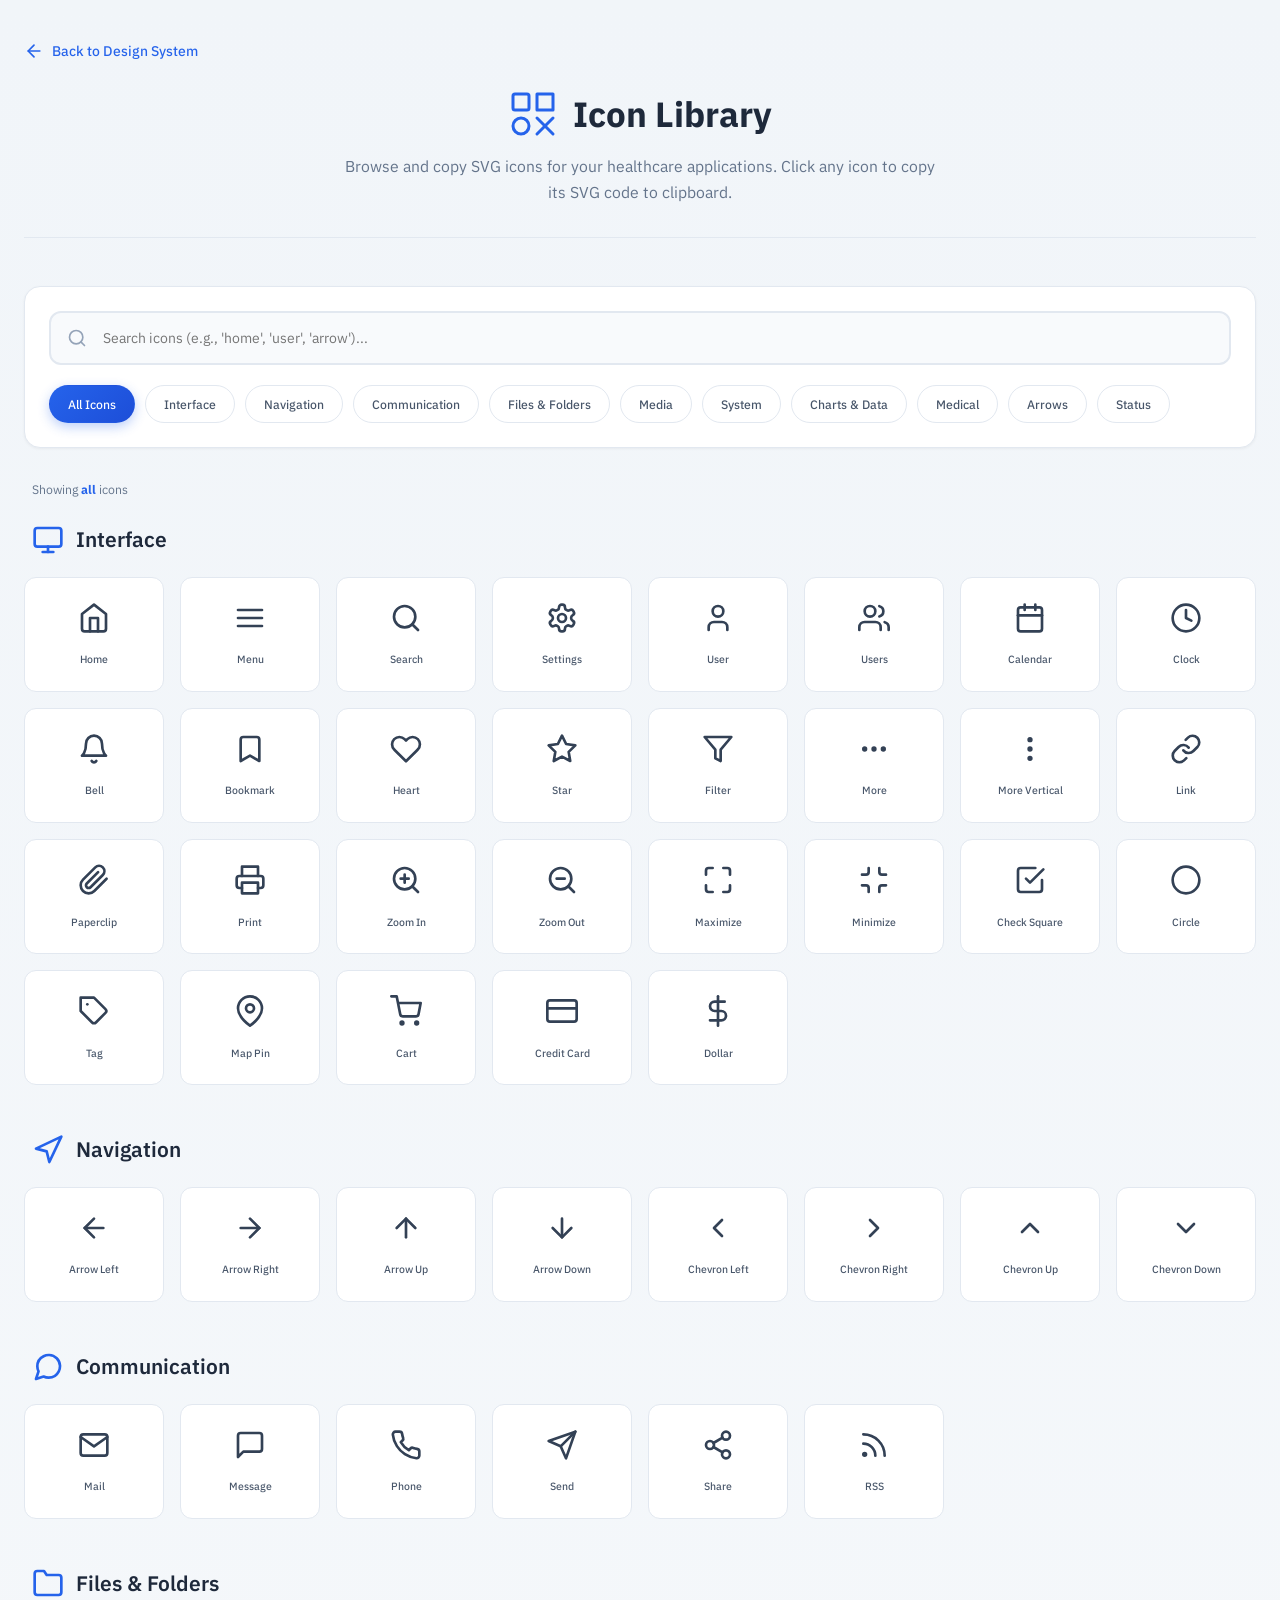
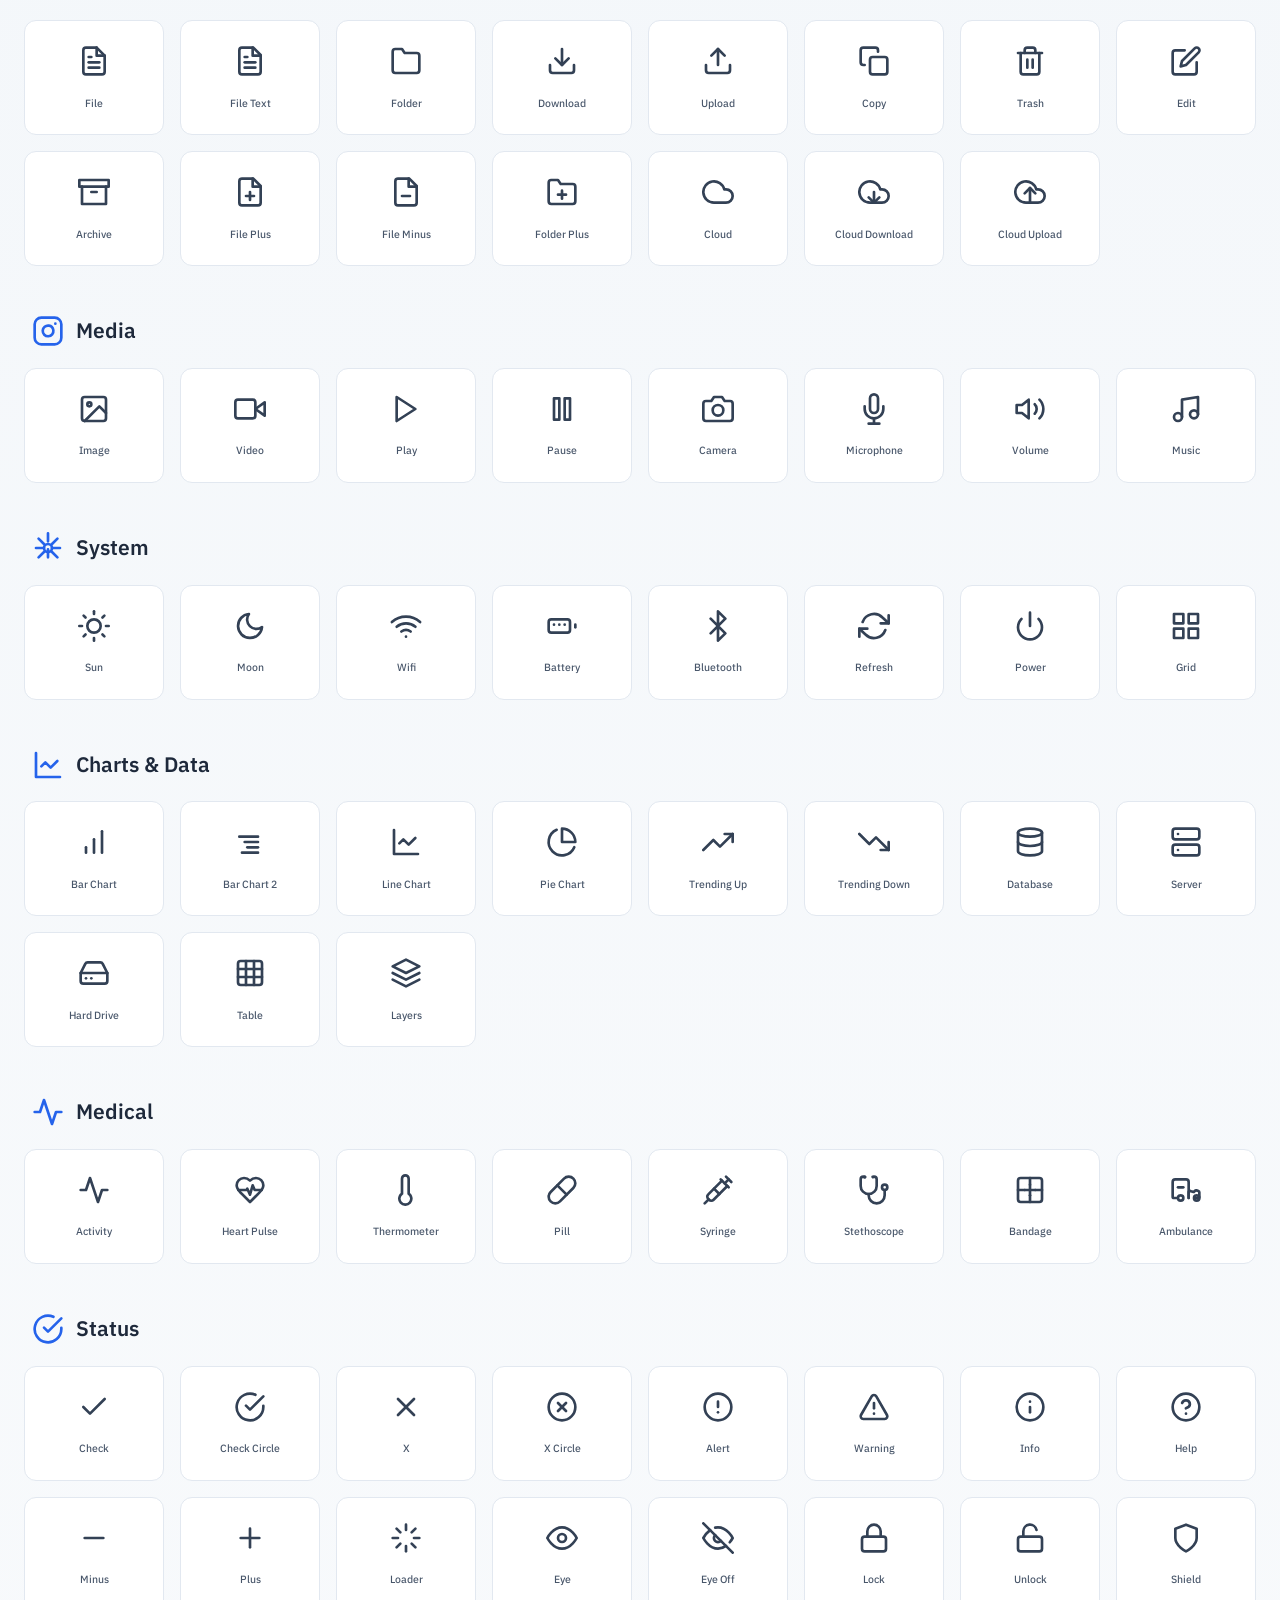
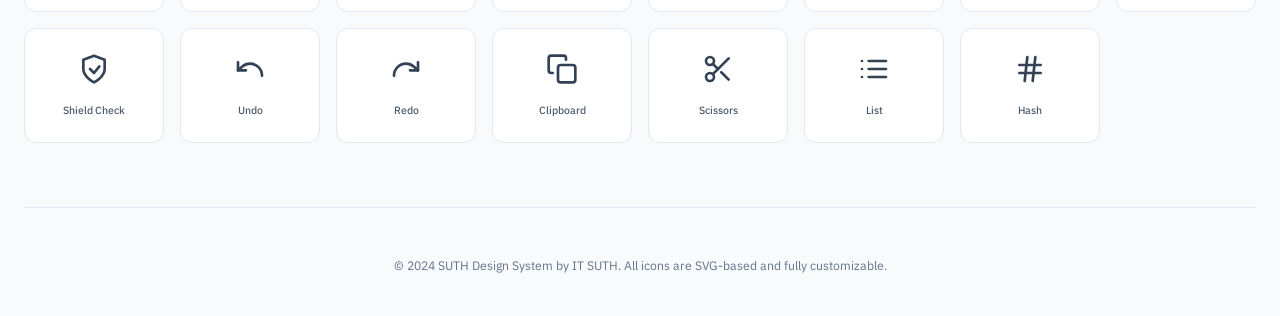
==== icons.html @ c2926dd1 "Initialize project" ====
<!DOCTYPE html>
<html lang="th">
<head>
  <meta charset="UTF-8">
  <meta name="viewport" content="width=device-width, initial-scale=1.0">
  <title>Icons - SUTH Design System</title>
  <link rel="stylesheet" href="suth-ds.min.css">
  <link rel="preconnect" href="https://fonts.googleapis.com">
  <link rel="preconnect" href="https://fonts.gstatic.com" crossorigin>
  <link href="https://fonts.googleapis.com/css2?family=Anuphan:wght@300;400;500;600;700&display=swap" rel="stylesheet">
  <style>
    * { margin: 0; padding: 0; box-sizing: border-box; }
    
    body {
      font-family: 'Anuphan', sans-serif;
      background: linear-gradient(180deg, var(--slate-100) 0%, var(--slate-50) 100%);
      color: var(--slate-800);
      min-height: 100vh;
    }
    
    [data-theme="dark"] body {
      background: linear-gradient(180deg, #0f172a 0%, #1e293b 100%);
      color: var(--slate-100);
    }
    
    .container {
      max-width: 1400px;
      margin: 0 auto;
      padding: 40px 24px;
    }
    
    /* Header */
    .page-header {
      text-align: center;
      margin-bottom: 48px;
      padding-bottom: 32px;
      border-bottom: 1px solid var(--slate-200);
    }
    
    [data-theme="dark"] .page-header {
      border-bottom-color: var(--slate-700);
    }
    
    .page-title {
      font-size: 2.5rem;
      font-weight: 700;
      color: var(--slate-800);
      margin-bottom: 12px;
      display: flex;
      align-items: center;
      justify-content: center;
      gap: 16px;
    }
    
    [data-theme="dark"] .page-title {
      color: var(--slate-100);
    }
    
    .page-subtitle {
      font-size: 1.125rem;
      color: var(--slate-500);
      max-width: 600px;
      margin: 0 auto;
    }
    
    [data-theme="dark"] .page-subtitle {
      color: var(--slate-400);
    }
    
    /* Back Link */
    .back-link {
      display: inline-flex;
      align-items: center;
      gap: 8px;
      color: var(--primary-600);
      text-decoration: none;
      font-weight: 500;
      margin-bottom: 24px;
      transition: all 0.2s;
    }
    
    .back-link:hover {
      color: var(--primary-700);
      transform: translateX(-4px);
    }
    
    /* Search & Filter Section */
    .search-section {
      background: #ffffff;
      border-radius: 16px;
      padding: 24px;
      margin-bottom: 32px;
      box-shadow: 0 1px 3px rgba(0, 0, 0, 0.05);
      border: 1px solid var(--slate-200);
    }
    
    [data-theme="dark"] .search-section {
      background: linear-gradient(145deg, #1e293b 0%, #0f172a 100%);
      border-color: var(--slate-700);
    }
    
    .search-box {
      position: relative;
      margin-bottom: 20px;
    }
    
    .search-input {
      width: 100%;
      padding: 16px 20px 16px 52px;
      font-size: 1rem;
      font-family: 'Anuphan', sans-serif;
      border: 2px solid var(--slate-200);
      border-radius: 12px;
      background: var(--slate-50);
      color: var(--slate-800);
      transition: all 0.2s;
    }
    
    [data-theme="dark"] .search-input {
      background: var(--slate-800);
      border-color: var(--slate-600);
      color: var(--slate-100);
    }
    
    .search-input:focus {
      outline: none;
      border-color: var(--primary-500);
      background: #ffffff;
      box-shadow: 0 0 0 4px rgba(37, 99, 235, 0.1);
    }
    
    [data-theme="dark"] .search-input:focus {
      background: var(--slate-900);
      box-shadow: 0 0 0 4px rgba(37, 99, 235, 0.2);
    }
    
    .search-icon {
      position: absolute;
      left: 18px;
      top: 50%;
      transform: translateY(-50%);
      color: var(--slate-400);
      pointer-events: none;
    }
    
    .search-input:focus + .search-icon {
      color: var(--primary-500);
    }
    
    /* Category Filters */
    .category-filters {
      display: flex;
      flex-wrap: wrap;
      gap: 10px;
    }
    
    .category-btn {
      padding: 10px 18px;
      font-size: 0.875rem;
      font-weight: 500;
      font-family: 'Anuphan', sans-serif;
      border: 1px solid var(--slate-200);
      border-radius: 9999px;
      background: #ffffff;
      color: var(--slate-600);
      cursor: pointer;
      transition: all 0.2s;
    }
    
    [data-theme="dark"] .category-btn {
      background: var(--slate-800);
      border-color: var(--slate-600);
      color: var(--slate-400);
    }
    
    .category-btn:hover {
      border-color: var(--primary-300);
      color: var(--primary-600);
      background: var(--primary-50);
    }
    
    .category-btn.active {
      background: linear-gradient(135deg, var(--primary-600), var(--primary-700));
      color: white;
      border-color: transparent;
      box-shadow: 0 4px 12px rgba(37, 99, 235, 0.3);
    }
    
    /* Results Count */
    .results-count {
      font-size: 0.875rem;
      color: var(--slate-500);
      margin-bottom: 24px;
      padding: 0 8px;
    }
    
    [data-theme="dark"] .results-count {
      color: var(--slate-400);
    }
    
    .results-count strong {
      color: var(--primary-600);
    }
    
    /* Icon Categories */
    .icon-category {
      margin-bottom: 48px;
    }
    
    .category-title {
      font-size: 1.5rem;
      font-weight: 600;
      color: var(--slate-800);
      margin-bottom: 20px;
      display: flex;
      align-items: center;
      gap: 12px;
      padding: 0 8px;
    }
    
    [data-theme="dark"] .category-title {
      color: var(--slate-100);
    }
    
    .category-icon {
      width: 32px;
      height: 32px;
      color: var(--primary-600);
    }
    
    /* Icon Grid */
    .icon-grid {
      display: grid;
      grid-template-columns: repeat(auto-fill, minmax(140px, 1fr));
      gap: 16px;
    }
    
    @media (max-width: 768px) {
      .icon-grid {
        grid-template-columns: repeat(auto-fill, minmax(120px, 1fr));
        gap: 12px;
      }
    }
    
    @media (max-width: 480px) {
      .icon-grid {
        grid-template-columns: repeat(auto-fill, minmax(100px, 1fr));
        gap: 8px;
      }
    }
    
    /* Icon Card */
    .icon-card {
      background: #ffffff;
      border: 1px solid var(--slate-200);
      border-radius: 12px;
      padding: 24px 16px;
      text-align: center;
      cursor: pointer;
      transition: all 0.2s;
      position: relative;
      overflow: hidden;
    }
    
    [data-theme="dark"] .icon-card {
      background: linear-gradient(145deg, #1e293b 0%, #0f172a 100%);
      border-color: var(--slate-700);
    }
    
    .icon-card:hover {
      transform: translateY(-4px);
      box-shadow: 0 12px 24px -8px rgba(0, 0, 0, 0.15);
      border-color: var(--primary-300);
    }
    
    [data-theme="dark"] .icon-card:hover {
      border-color: var(--primary-500);
      box-shadow: 0 12px 24px -8px rgba(0, 0, 0, 0.4);
    }
    
    .icon-card.copied {
      animation: copiedPulse 0.5s ease;
    }
    
    @keyframes copiedPulse {
      0%, 100% { transform: scale(1); }
      50% { transform: scale(0.95); background: var(--success-50); }
    }
    
    [data-theme="dark"] .icon-card.copied {
      animation: copiedPulseDark 0.5s ease;
    }
    
    @keyframes copiedPulseDark {
      0%, 100% { transform: scale(1); }
      50% { transform: scale(0.95); background: rgba(16, 185, 129, 0.2); }
    }
    
    .icon-display {
      width: 32px;
      height: 32px;
      margin: 0 auto 12px;
      color: var(--slate-700);
      transition: all 0.2s;
    }
    
    [data-theme="dark"] .icon-display {
      color: var(--slate-300);
    }
    
    .icon-card:hover .icon-display {
      color: var(--primary-600);
      transform: scale(1.1);
    }
    
    .icon-name {
      font-size: 0.75rem;
      font-weight: 500;
      color: var(--slate-600);
      word-break: break-word;
      line-height: 1.4;
    }
    
    [data-theme="dark"] .icon-name {
      color: var(--slate-400);
    }
    
    .icon-card:hover .icon-name {
      color: var(--slate-800);
    }
    
    [data-theme="dark"] .icon-card:hover .icon-name {
      color: var(--slate-200);
    }
    
    /* Copy Feedback */
    .copy-feedback {
      position: absolute;
      top: 8px;
      right: 8px;
      width: 20px;
      height: 20px;
      color: var(--success-600);
      opacity: 0;
      transform: scale(0);
      transition: all 0.2s;
    }
    
    .icon-card.copied .copy-feedback {
      opacity: 1;
      transform: scale(1);
    }
    
    /* No Results */
    .no-results {
      text-align: center;
      padding: 64px 24px;
      color: var(--slate-500);
    }
    
    [data-theme="dark"] .no-results {
      color: var(--slate-400);
    }
    
    .no-results-icon {
      width: 64px;
      height: 64px;
      margin: 0 auto 16px;
      color: var(--slate-300);
    }
    
    [data-theme="dark"] .no-results-icon {
      color: var(--slate-600);
    }
    
    .no-results h3 {
      font-size: 1.25rem;
      font-weight: 600;
      margin-bottom: 8px;
      color: var(--slate-700);
    }
    
    [data-theme="dark"] .no-results h3 {
      color: var(--slate-300);
    }
    
    /* Hidden */
    .hidden {
      display: none !important;
    }
    
    /* Footer */
    .page-footer {
      text-align: center;
      padding-top: 48px;
      border-top: 1px solid var(--slate-200);
      margin-top: 64px;
    }
    
    [data-theme="dark"] .page-footer {
      border-top-color: var(--slate-700);
    }
    
    .page-footer p {
      color: var(--slate-500);
      font-size: 0.875rem;
    }
    
    [data-theme="dark"] .page-footer p {
      color: var(--slate-400);
    }
  </style>
</head>
<body>
  <div class="container">
    <!-- Back Link -->
    <a href="index.html#icons" class="back-link">
      <svg width="20" height="20" viewBox="0 0 24 24" fill="none" stroke="currentColor" stroke-width="2" stroke-linecap="round" stroke-linejoin="round"><path d="M19 12H5"/><path d="M12 19l-7-7 7-7"/></svg>
      Back to Design System
    </a>
    
    <!-- Header -->
    <header class="page-header">
      <h1 class="page-title">
        <svg width="48" height="48" viewBox="0 0 24 24" fill="none" stroke="currentColor" stroke-width="1.5" stroke-linecap="round" stroke-linejoin="round" style="color: var(--primary-600);"><rect x="2" y="2" width="8" height="8" rx="1"/><path d="M14 2h8v8h-8z"/><circle cx="6" cy="18" r="4"/><path d="m14 14 8 8"/><path d="m22 14-8 8"/></svg>
        Icon Library
      </h1>
      <p class="page-subtitle">Browse and copy SVG icons for your healthcare applications. Click any icon to copy its SVG code to clipboard.</p>
    </header>
    
    <!-- Search & Filter Section -->
    <div class="search-section">
      <div class="search-box">
        <input type="text" class="search-input" id="searchInput" placeholder="Search icons (e.g., 'home', 'user', 'arrow')...">
        <svg class="search-icon" width="20" height="20" viewBox="0 0 24 24" fill="none" stroke="currentColor" stroke-width="2" stroke-linecap="round" stroke-linejoin="round"><circle cx="11" cy="11" r="8"/><path d="m21 21-4.35-4.35"/></svg>
      </div>
      <div class="category-filters" id="categoryFilters">
        <button class="category-btn active" data-category="all">All Icons</button>
        <button class="category-btn" data-category="interface">Interface</button>
        <button class="category-btn" data-category="navigation">Navigation</button>
        <button class="category-btn" data-category="communication">Communication</button>
        <button class="category-btn" data-category="files">Files & Folders</button>
        <button class="category-btn" data-category="media">Media</button>
        <button class="category-btn" data-category="system">System</button>
        <button class="category-btn" data-category="charts">Charts & Data</button>
        <button class="category-btn" data-category="medical">Medical</button>
        <button class="category-btn" data-category="arrows">Arrows</button>
        <button class="category-btn" data-category="status">Status</button>
      </div>
    </div>
    
    <!-- Results Count -->
    <div class="results-count" id="resultsCount">Showing <strong>all</strong> icons</div>
    
    <!-- Icon Categories Container -->
    <div id="iconsContainer">
      <!-- Interface Icons -->
      <div class="icon-category" data-category="interface">
        <h2 class="category-title">
          <svg class="category-icon" viewBox="0 0 24 24" fill="none" stroke="currentColor" stroke-width="2" stroke-linecap="round" stroke-linejoin="round"><rect x="2" y="3" width="20" height="14" rx="2" ry="2"/><line x1="8" y1="21" x2="16" y2="21"/><line x1="12" y1="17" x2="12" y2="21"/></svg>
          Interface
        </h2>
        <div class="icon-grid">
          <div class="icon-card" data-name="home" data-keywords="house,main,dashboard">
            <svg class="icon-display" viewBox="0 0 24 24" fill="none" stroke="currentColor" stroke-width="2" stroke-linecap="round" stroke-linejoin="round"><path d="m3 9 9-7 9 7v11a2 2 0 0 1-2 2H5a2 2 0 0 1-2-2z"/><polyline points="9 22 9 12 15 12 15 22"/></svg>
            <div class="icon-name">Home</div>
            <svg class="copy-feedback" viewBox="0 0 24 24" fill="none" stroke="currentColor" stroke-width="3" stroke-linecap="round" stroke-linejoin="round"><polyline points="20 6 9 17 4 12"/></svg>
          </div>
          <div class="icon-card" data-name="menu" data-keywords="hamburger,list,navigation">
            <svg class="icon-display" viewBox="0 0 24 24" fill="none" stroke="currentColor" stroke-width="2" stroke-linecap="round" stroke-linejoin="round"><line x1="3" y1="12" x2="21" y2="12"/><line x1="3" y1="6" x2="21" y2="6"/><line x1="3" y1="18" x2="21" y2="18"/></svg>
            <div class="icon-name">Menu</div>
            <svg class="copy-feedback" viewBox="0 0 24 24" fill="none" stroke="currentColor" stroke-width="3" stroke-linecap="round" stroke-linejoin="round"><polyline points="20 6 9 17 4 12"/></svg>
          </div>
          <div class="icon-card" data-name="search" data-keywords="find,magnifier,lookup">
            <svg class="icon-display" viewBox="0 0 24 24" fill="none" stroke="currentColor" stroke-width="2" stroke-linecap="round" stroke-linejoin="round"><circle cx="11" cy="11" r="8"/><path d="m21 21-4.35-4.35"/></svg>
            <div class="icon-name">Search</div>
            <svg class="copy-feedback" viewBox="0 0 24 24" fill="none" stroke="currentColor" stroke-width="3" stroke-linecap="round" stroke-linejoin="round"><polyline points="20 6 9 17 4 12"/></svg>
          </div>
          <div class="icon-card" data-name="settings" data-keywords="gear,preferences,options">
            <svg class="icon-display" viewBox="0 0 24 24" fill="none" stroke="currentColor" stroke-width="2" stroke-linecap="round" stroke-linejoin="round"><path d="M12.22 2h-.44a2 2 0 0 0-2 2v.18a2 2 0 0 1-1 1.73l-.43.25a2 2 0 0 1-2 0l-.15-.08a2 2 0 0 0-2.73.73l-.22.38a2 2 0 0 0 .73 2.73l.15.1a2 2 0 0 1 1 1.72v.51a2 2 0 0 1-1 1.74l-.15.09a2 2 0 0 0-.73 2.73l.22.38a2 2 0 0 0 2.73.73l.15-.08a2 2 0 0 1 2 0l.43.25a2 2 0 0 1 1 1.73V20a2 2 0 0 0 2 2h.44a2 2 0 0 0 2-2v-.18a2 2 0 0 1 1-1.73l.43-.25a2 2 0 0 1 2 0l.15.08a2 2 0 0 0 2.73-.73l.22-.39a2 2 0 0 0-.73-2.73l-.15-.1a2 2 0 0 1-1-1.72v-.51a2 2 0 0 1 1-1.74l.15-.09a2 2 0 0 0 .73-2.73l-.22-.38a2 2 0 0 0-2.73-.73l-.15.08a2 2 0 0 1-2 0l-.43-.25a2 2 0 0 1-1-1.73V4a2 2 0 0 0-2-2z"/><circle cx="12" cy="12" r="3"/></svg>
            <div class="icon-name">Settings</div>
            <svg class="copy-feedback" viewBox="0 0 24 24" fill="none" stroke="currentColor" stroke-width="3" stroke-linecap="round" stroke-linejoin="round"><polyline points="20 6 9 17 4 12"/></svg>
          </div>
          <div class="icon-card" data-name="user" data-keywords="person,profile,account">
            <svg class="icon-display" viewBox="0 0 24 24" fill="none" stroke="currentColor" stroke-width="2" stroke-linecap="round" stroke-linejoin="round"><path d="M19 21v-2a4 4 0 0 0-4-4H9a4 4 0 0 0-4 4v2"/><circle cx="12" cy="7" r="4"/></svg>
            <div class="icon-name">User</div>
            <svg class="copy-feedback" viewBox="0 0 24 24" fill="none" stroke="currentColor" stroke-width="3" stroke-linecap="round" stroke-linejoin="round"><polyline points="20 6 9 17 4 12"/></svg>
          </div>
          <div class="icon-card" data-name="users" data-keywords="people,group,team">
            <svg class="icon-display" viewBox="0 0 24 24" fill="none" stroke="currentColor" stroke-width="2" stroke-linecap="round" stroke-linejoin="round"><path d="M17 21v-2a4 4 0 0 0-4-4H5a4 4 0 0 0-4 4v2"/><circle cx="9" cy="7" r="4"/><path d="M23 21v-2a4 4 0 0 0-3-3.87"/><path d="M16 3.13a4 4 0 0 1 0 7.75"/></svg>
            <div class="icon-name">Users</div>
            <svg class="copy-feedback" viewBox="0 0 24 24" fill="none" stroke="currentColor" stroke-width="3" stroke-linecap="round" stroke-linejoin="round"><polyline points="20 6 9 17 4 12"/></svg>
          </div>
          <div class="icon-card" data-name="calendar" data-keywords="date,schedule,appointment">
            <svg class="icon-display" viewBox="0 0 24 24" fill="none" stroke="currentColor" stroke-width="2" stroke-linecap="round" stroke-linejoin="round"><rect x="3" y="4" width="18" height="18" rx="2" ry="2"/><line x1="16" y1="2" x2="16" y2="6"/><line x1="8" y1="2" x2="8" y2="6"/><line x1="3" y1="10" x2="21" y2="10"/></svg>
            <div class="icon-name">Calendar</div>
            <svg class="copy-feedback" viewBox="0 0 24 24" fill="none" stroke="currentColor" stroke-width="3" stroke-linecap="round" stroke-linejoin="round"><polyline points="20 6 9 17 4 12"/></svg>
          </div>
          <div class="icon-card" data-name="clock" data-keywords="time,hour,schedule">
            <svg class="icon-display" viewBox="0 0 24 24" fill="none" stroke="currentColor" stroke-width="2" stroke-linecap="round" stroke-linejoin="round"><circle cx="12" cy="12" r="10"/><polyline points="12 6 12 12 16 14"/></svg>
            <div class="icon-name">Clock</div>
            <svg class="copy-feedback" viewBox="0 0 24 24" fill="none" stroke="currentColor" stroke-width="3" stroke-linecap="round" stroke-linejoin="round"><polyline points="20 6 9 17 4 12"/></svg>
          </div>
          <div class="icon-card" data-name="bell" data-keywords="notification,alert,reminder">
            <svg class="icon-display" viewBox="0 0 24 24" fill="none" stroke="currentColor" stroke-width="2" stroke-linecap="round" stroke-linejoin="round"><path d="M18 8A6 6 0 0 0 6 8c0 7-3 9-3 9h18s-3-2-3-9"/><path d="M13.73 21a2 2 0 0 1-3.46 0"/></svg>
            <div class="icon-name">Bell</div>
            <svg class="copy-feedback" viewBox="0 0 24 24" fill="none" stroke="currentColor" stroke-width="3" stroke-linecap="round" stroke-linejoin="round"><polyline points="20 6 9 17 4 12"/></svg>
          </div>
          <div class="icon-card" data-name="bookmark" data-keywords="save,favorite,mark">
            <svg class="icon-display" viewBox="0 0 24 24" fill="none" stroke="currentColor" stroke-width="2" stroke-linecap="round" stroke-linejoin="round"><path d="m19 21-7-4-7 4V5a2 2 0 0 1 2-2h10a2 2 0 0 1 2 2v16z"/></svg>
            <div class="icon-name">Bookmark</div>
            <svg class="copy-feedback" viewBox="0 0 24 24" fill="none" stroke="currentColor" stroke-width="3" stroke-linecap="round" stroke-linejoin="round"><polyline points="20 6 9 17 4 12"/></svg>
          </div>
          <div class="icon-card" data-name="heart" data-keywords="love,like,favorite">
            <svg class="icon-display" viewBox="0 0 24 24" fill="none" stroke="currentColor" stroke-width="2" stroke-linecap="round" stroke-linejoin="round"><path d="M20.84 4.61a5.5 5.5 0 0 0-7.78 0L12 5.67l-1.06-1.06a5.5 5.5 0 0 0-7.78 7.78l1.06 1.06L12 21.23l7.78-7.78 1.06-1.06a5.5 5.5 0 0 0 0-7.78z"/></svg>
            <div class="icon-name">Heart</div>
            <svg class="copy-feedback" viewBox="0 0 24 24" fill="none" stroke="currentColor" stroke-width="3" stroke-linecap="round" stroke-linejoin="round"><polyline points="20 6 9 17 4 12"/></svg>
          </div>
          <div class="icon-card" data-name="star" data-keywords="favorite,rating,bookmark">
            <svg class="icon-display" viewBox="0 0 24 24" fill="none" stroke="currentColor" stroke-width="2" stroke-linecap="round" stroke-linejoin="round"><polygon points="12 2 15.09 8.26 22 9.27 17 14.14 18.18 21.02 12 17.77 5.82 21.02 7 14.14 2 9.27 8.91 8.26 12 2"/></svg>
            <div class="icon-name">Star</div>
            <svg class="copy-feedback" viewBox="0 0 24 24" fill="none" stroke="currentColor" stroke-width="3" stroke-linecap="round" stroke-linejoin="round"><polyline points="20 6 9 17 4 12"/></svg>
          </div>
          <div class="icon-card" data-name="filter" data-keywords="sort,refine,search">
            <svg class="icon-display" viewBox="0 0 24 24" fill="none" stroke="currentColor" stroke-width="2" stroke-linecap="round" stroke-linejoin="round"><polygon points="22 3 2 3 10 12.46 10 19 14 21 14 12.46 22 3"/></svg>
            <div class="icon-name">Filter</div>
            <svg class="copy-feedback" viewBox="0 0 24 24" fill="none" stroke="currentColor" stroke-width="3" stroke-linecap="round" stroke-linejoin="round"><polyline points="20 6 9 17 4 12"/></svg>
          </div>
          <div class="icon-card" data-name="more-horizontal" data-keywords="dots,options,menu">
            <svg class="icon-display" viewBox="0 0 24 24" fill="none" stroke="currentColor" stroke-width="2" stroke-linecap="round" stroke-linejoin="round"><circle cx="12" cy="12" r="1"/><circle cx="19" cy="12" r="1"/><circle cx="5" cy="12" r="1"/></svg>
            <div class="icon-name">More</div>
            <svg class="copy-feedback" viewBox="0 0 24 24" fill="none" stroke="currentColor" stroke-width="3" stroke-linecap="round" stroke-linejoin="round"><polyline points="20 6 9 17 4 12"/></svg>
          </div>
          <div class="icon-card" data-name="more-vertical" data-keywords="dots,options,menu">
            <svg class="icon-display" viewBox="0 0 24 24" fill="none" stroke="currentColor" stroke-width="2" stroke-linecap="round" stroke-linejoin="round"><circle cx="12" cy="12" r="1"/><circle cx="12" cy="5" r="1"/><circle cx="12" cy="19" r="1"/></svg>
            <div class="icon-name">More Vertical</div>
            <svg class="copy-feedback" viewBox="0 0 24 24" fill="none" stroke="currentColor" stroke-width="3" stroke-linecap="round" stroke-linejoin="round"><polyline points="20 6 9 17 4 12"/></svg>
          </div>
          <div class="icon-card" data-name="link" data-keywords="url,attachment,chain">
            <svg class="icon-display" viewBox="0 0 24 24" fill="none" stroke="currentColor" stroke-width="2" stroke-linecap="round" stroke-linejoin="round"><path d="M10 13a5 5 0 0 0 7.54.54l3-3a5 5 0 0 0-7.07-7.07l-1.72 1.71"/><path d="M14 11a5 5 0 0 0-7.54-.54l-3 3a5 5 0 0 0 7.07 7.07l1.71-1.71"/></svg>
            <div class="icon-name">Link</div>
            <svg class="copy-feedback" viewBox="0 0 24 24" fill="none" stroke="currentColor" stroke-width="3" stroke-linecap="round" stroke-linejoin="round"><polyline points="20 6 9 17 4 12"/></svg>
          </div>
          <div class="icon-card" data-name="paperclip" data-keywords="attachment,file,attach">
            <svg class="icon-display" viewBox="0 0 24 24" fill="none" stroke="currentColor" stroke-width="2" stroke-linecap="round" stroke-linejoin="round"><path d="M21.44 11.05l-9.19 9.19a6 6 0 0 1-8.49-8.49l9.19-9.19a4 4 0 0 1 5.66 5.66l-9.2 9.19a2 2 0 0 1-2.83-2.83l8.49-8.48"/></svg>
            <div class="icon-name">Paperclip</div>
            <svg class="copy-feedback" viewBox="0 0 24 24" fill="none" stroke="currentColor" stroke-width="3" stroke-linecap="round" stroke-linejoin="round"><polyline points="20 6 9 17 4 12"/></svg>
          </div>
          <div class="icon-card" data-name="print" data-keywords="printer,output,hardcopy">
            <svg class="icon-display" viewBox="0 0 24 24" fill="none" stroke="currentColor" stroke-width="2" stroke-linecap="round" stroke-linejoin="round"><polyline points="6 9 6 2 18 2 18 9"/><path d="M6 18H4a2 2 0 0 1-2-2v-5a2 2 0 0 1 2-2h16a2 2 0 0 1 2 2v5a2 2 0 0 1-2 2h-2"/><rect x="6" y="14" width="12" height="8"/></svg>
            <div class="icon-name">Print</div>
            <svg class="copy-feedback" viewBox="0 0 24 24" fill="none" stroke="currentColor" stroke-width="3" stroke-linecap="round" stroke-linejoin="round"><polyline points="20 6 9 17 4 12"/></svg>
          </div>
          <div class="icon-card" data-name="zoom-in" data-keywords="magnifier,search,enlarge">
            <svg class="icon-display" viewBox="0 0 24 24" fill="none" stroke="currentColor" stroke-width="2" stroke-linecap="round" stroke-linejoin="round"><circle cx="11" cy="11" r="8"/><line x1="21" y1="21" x2="16.65" y2="16.65"/><line x1="11" y1="8" x2="11" y2="14"/><line x1="8" y1="11" x2="14" y2="11"/></svg>
            <div class="icon-name">Zoom In</div>
            <svg class="copy-feedback" viewBox="0 0 24 24" fill="none" stroke="currentColor" stroke-width="3" stroke-linecap="round" stroke-linejoin="round"><polyline points="20 6 9 17 4 12"/></svg>
          </div>
          <div class="icon-card" data-name="zoom-out" data-keywords="magnifier,search,shrink">
            <svg class="icon-display" viewBox="0 0 24 24" fill="none" stroke="currentColor" stroke-width="2" stroke-linecap="round" stroke-linejoin="round"><circle cx="11" cy="11" r="8"/><line x1="21" y1="21" x2="16.65" y2="16.65"/><line x1="8" y1="11" x2="14" y2="11"/></svg>
            <div class="icon-name">Zoom Out</div>
            <svg class="copy-feedback" viewBox="0 0 24 24" fill="none" stroke="currentColor" stroke-width="3" stroke-linecap="round" stroke-linejoin="round"><polyline points="20 6 9 17 4 12"/></svg>
          </div>
          <div class="icon-card" data-name="maximize" data-keywords="expand,fullscreen,resize">
            <svg class="icon-display" viewBox="0 0 24 24" fill="none" stroke="currentColor" stroke-width="2" stroke-linecap="round" stroke-linejoin="round"><path d="M8 3H5a2 2 0 0 0-2 2v3m18 0V5a2 2 0 0 0-2-2h-3m0 18h3a2 2 0 0 0 2-2v-3M3 16v3a2 2 0 0 0 2 2h3"/></svg>
            <div class="icon-name">Maximize</div>
            <svg class="copy-feedback" viewBox="0 0 24 24" fill="none" stroke="currentColor" stroke-width="3" stroke-linecap="round" stroke-linejoin="round"><polyline points="20 6 9 17 4 12"/></svg>
          </div>
          <div class="icon-card" data-name="minimize" data-keywords="collapse,shrink,resize">
            <svg class="icon-display" viewBox="0 0 24 24" fill="none" stroke="currentColor" stroke-width="2" stroke-linecap="round" stroke-linejoin="round"><path d="M8 3v3a2 2 0 0 1-2 2H3m18 0h-3a2 2 0 0 1-2-2V3m0 18v-3a2 2 0 0 1 2-2h3M3 16h3a2 2 0 0 1 2 2v3"/></svg>
            <div class="icon-name">Minimize</div>
            <svg class="copy-feedback" viewBox="0 0 24 24" fill="none" stroke="currentColor" stroke-width="3" stroke-linecap="round" stroke-linejoin="round"><polyline points="20 6 9 17 4 12"/></svg>
          </div>
          <div class="icon-card" data-name="check-square" data-keywords="checkbox,tick,select">
            <svg class="icon-display" viewBox="0 0 24 24" fill="none" stroke="currentColor" stroke-width="2" stroke-linecap="round" stroke-linejoin="round"><polyline points="9 11 12 14 22 4"/><path d="M21 12v7a2 2 0 0 1-2 2H5a2 2 0 0 1-2-2V5a2 2 0 0 1 2-2h11"/></svg>
            <div class="icon-name">Check Square</div>
            <svg class="copy-feedback" viewBox="0 0 24 24" fill="none" stroke="currentColor" stroke-width="3" stroke-linecap="round" stroke-linejoin="round"><polyline points="20 6 9 17 4 12"/></svg>
          </div>
          <div class="icon-card" data-name="circle" data-keywords="radio,round,select">
            <svg class="icon-display" viewBox="0 0 24 24" fill="none" stroke="currentColor" stroke-width="2" stroke-linecap="round" stroke-linejoin="round"><circle cx="12" cy="12" r="10"/></svg>
            <div class="icon-name">Circle</div>
            <svg class="copy-feedback" viewBox="0 0 24 24" fill="none" stroke="currentColor" stroke-width="3" stroke-linecap="round" stroke-linejoin="round"><polyline points="20 6 9 17 4 12"/></svg>
          </div>
          <div class="icon-card" data-name="tag" data-keywords="label,price,category">
            <svg class="icon-display" viewBox="0 0 24 24" fill="none" stroke="currentColor" stroke-width="2" stroke-linecap="round" stroke-linejoin="round"><path d="M20.59 13.41l-7.17 7.17a2 2 0 0 1-2.83 0L2 12V2h10l8.59 8.59a2 2 0 0 1 0 2.82z"/><line x1="7" y1="7" x2="7.01" y2="7"/></svg>
            <div class="icon-name">Tag</div>
            <svg class="copy-feedback" viewBox="0 0 24 24" fill="none" stroke="currentColor" stroke-width="3" stroke-linecap="round" stroke-linejoin="round"><polyline points="20 6 9 17 4 12"/></svg>
          </div>
          <div class="icon-card" data-name="map-pin" data-keywords="location,place,gps">
            <svg class="icon-display" viewBox="0 0 24 24" fill="none" stroke="currentColor" stroke-width="2" stroke-linecap="round" stroke-linejoin="round"><path d="M21 10c0 7-9 13-9 13s-9-6-9-13a9 9 0 0 1 18 0z"/><circle cx="12" cy="10" r="3"/></svg>
            <div class="icon-name">Map Pin</div>
            <svg class="copy-feedback" viewBox="0 0 24 24" fill="none" stroke="currentColor" stroke-width="3" stroke-linecap="round" stroke-linejoin="round"><polyline points="20 6 9 17 4 12"/></svg>
          </div>
          <div class="icon-card" data-name="shopping-cart" data-keywords="buy,purchase,basket">
            <svg class="icon-display" viewBox="0 0 24 24" fill="none" stroke="currentColor" stroke-width="2" stroke-linecap="round" stroke-linejoin="round"><circle cx="9" cy="21" r="1"/><circle cx="20" cy="21" r="1"/><path d="M1 1h4l2.68 13.39a2 2 0 0 0 2 1.61h9.72a2 2 0 0 0 2-1.61L23 6H6"/></svg>
            <div class="icon-name">Cart</div>
            <svg class="copy-feedback" viewBox="0 0 24 24" fill="none" stroke="currentColor" stroke-width="3" stroke-linecap="round" stroke-linejoin="round"><polyline points="20 6 9 17 4 12"/></svg>
          </div>
          <div class="icon-card" data-name="credit-card" data-keywords="payment,money,finance">
            <svg class="icon-display" viewBox="0 0 24 24" fill="none" stroke="currentColor" stroke-width="2" stroke-linecap="round" stroke-linejoin="round"><rect x="1" y="4" width="22" height="16" rx="2" ry="2"/><line x1="1" y1="10" x2="23" y2="10"/></svg>
            <div class="icon-name">Credit Card</div>
            <svg class="copy-feedback" viewBox="0 0 24 24" fill="none" stroke="currentColor" stroke-width="3" stroke-linecap="round" stroke-linejoin="round"><polyline points="20 6 9 17 4 12"/></svg>
          </div>
          <div class="icon-card" data-name="dollar-sign" data-keywords="money,currency,payment">
            <svg class="icon-display" viewBox="0 0 24 24" fill="none" stroke="currentColor" stroke-width="2" stroke-linecap="round" stroke-linejoin="round"><line x1="12" y1="1" x2="12" y2="23"/><path d="M17 5H9.5a3.5 3.5 0 0 0 0 7h5a3.5 3.5 0 0 1 0 7H6"/></svg>
            <div class="icon-name">Dollar</div>
            <svg class="copy-feedback" viewBox="0 0 24 24" fill="none" stroke="currentColor" stroke-width="3" stroke-linecap="round" stroke-linejoin="round"><polyline points="20 6 9 17 4 12"/></svg>
          </div>
        </div>
      </div>

      <!-- Navigation Icons -->
      <div class="icon-category" data-category="navigation">
        <h2 class="category-title">
          <svg class="category-icon" viewBox="0 0 24 24" fill="none" stroke="currentColor" stroke-width="2" stroke-linecap="round" stroke-linejoin="round"><polygon points="3 11 22 2 13 21 11 13 3 11"/></svg>
          Navigation
        </h2>
        <div class="icon-grid">
          <div class="icon-card" data-name="arrow-left" data-keywords="back,previous,left">
            <svg class="icon-display" viewBox="0 0 24 24" fill="none" stroke="currentColor" stroke-width="2" stroke-linecap="round" stroke-linejoin="round"><path d="M19 12H5"/><path d="M12 19l-7-7 7-7"/></svg>
            <div class="icon-name">Arrow Left</div>
            <svg class="copy-feedback" viewBox="0 0 24 24" fill="none" stroke="currentColor" stroke-width="3" stroke-linecap="round" stroke-linejoin="round"><polyline points="20 6 9 17 4 12"/></svg>
          </div>
          <div class="icon-card" data-name="arrow-right" data-keywords="next,forward,right">
            <svg class="icon-display" viewBox="0 0 24 24" fill="none" stroke="currentColor" stroke-width="2" stroke-linecap="round" stroke-linejoin="round"><path d="M5 12h14"/><path d="M12 5l7 7-7 7"/></svg>
            <div class="icon-name">Arrow Right</div>
            <svg class="copy-feedback" viewBox="0 0 24 24" fill="none" stroke="currentColor" stroke-width="3" stroke-linecap="round" stroke-linejoin="round"><polyline points="20 6 9 17 4 12"/></svg>
          </div>
          <div class="icon-card" data-name="arrow-up" data-keywords="top,upload,up">
            <svg class="icon-display" viewBox="0 0 24 24" fill="none" stroke="currentColor" stroke-width="2" stroke-linecap="round" stroke-linejoin="round"><path d="M12 19V5"/><path d="M5 12l7-7 7 7"/></svg>
            <div class="icon-name">Arrow Up</div>
            <svg class="copy-feedback" viewBox="0 0 24 24" fill="none" stroke="currentColor" stroke-width="3" stroke-linecap="round" stroke-linejoin="round"><polyline points="20 6 9 17 4 12"/></svg>
          </div>
          <div class="icon-card" data-name="arrow-down" data-keywords="bottom,download,down">
            <svg class="icon-display" viewBox="0 0 24 24" fill="none" stroke="currentColor" stroke-width="2" stroke-linecap="round" stroke-linejoin="round"><path d="M12 5v14"/><path d="M19 12l-7 7-7-7"/></svg>
            <div class="icon-name">Arrow Down</div>
            <svg class="copy-feedback" viewBox="0 0 24 24" fill="none" stroke="currentColor" stroke-width="3" stroke-linecap="round" stroke-linejoin="round"><polyline points="20 6 9 17 4 12"/></svg>
          </div>
          <div class="icon-card" data-name="chevron-left" data-keywords="back,previous,left">
            <svg class="icon-display" viewBox="0 0 24 24" fill="none" stroke="currentColor" stroke-width="2" stroke-linecap="round" stroke-linejoin="round"><polyline points="15 18 9 12 15 6"/></svg>
            <div class="icon-name">Chevron Left</div>
            <svg class="copy-feedback" viewBox="0 0 24 24" fill="none" stroke="currentColor" stroke-width="3" stroke-linecap="round" stroke-linejoin="round"><polyline points="20 6 9 17 4 12"/></svg>
          </div>
          <div class="icon-card" data-name="chevron-right" data-keywords="next,forward,right">
            <svg class="icon-display" viewBox="0 0 24 24" fill="none" stroke="currentColor" stroke-width="2" stroke-linecap="round" stroke-linejoin="round"><polyline points="9 18 15 12 9 6"/></svg>
            <div class="icon-name">Chevron Right</div>
            <svg class="copy-feedback" viewBox="0 0 24 24" fill="none" stroke="currentColor" stroke-width="3" stroke-linecap="round" stroke-linejoin="round"><polyline points="20 6 9 17 4 12"/></svg>
          </div>
          <div class="icon-card" data-name="chevron-up" data-keywords="collapse,top,up">
            <svg class="icon-display" viewBox="0 0 24 24" fill="none" stroke="currentColor" stroke-width="2" stroke-linecap="round" stroke-linejoin="round"><polyline points="18 15 12 9 6 15"/></svg>
            <div class="icon-name">Chevron Up</div>
            <svg class="copy-feedback" viewBox="0 0 24 24" fill="none" stroke="currentColor" stroke-width="3" stroke-linecap="round" stroke-linejoin="round"><polyline points="20 6 9 17 4 12"/></svg>
          </div>
          <div class="icon-card" data-name="chevron-down" data-keywords="expand,bottom,down">
            <svg class="icon-display" viewBox="0 0 24 24" fill="none" stroke="currentColor" stroke-width="2" stroke-linecap="round" stroke-linejoin="round"><polyline points="6 9 12 15 18 9"/></svg>
            <div class="icon-name">Chevron Down</div>
            <svg class="copy-feedback" viewBox="0 0 24 24" fill="none" stroke="currentColor" stroke-width="3" stroke-linecap="round" stroke-linejoin="round"><polyline points="20 6 9 17 4 12"/></svg>
          </div>
        </div>
      </div>

      <!-- Communication Icons -->
      <div class="icon-category" data-category="communication">
        <h2 class="category-title">
          <svg class="category-icon" viewBox="0 0 24 24" fill="none" stroke="currentColor" stroke-width="2" stroke-linecap="round" stroke-linejoin="round"><path d="M21 11.5a8.38 8.38 0 0 1-.9 3.8 8.5 8.5 0 0 1-7.6 4.7 8.38 8.38 0 0 1-3.8-.9L3 21l1.9-5.7a8.38 8.38 0 0 1-.9-3.8 8.5 8.5 0 0 1 4.7-7.6 8.38 8.38 0 0 1 3.8-.9h.5a8.48 8.48 0 0 1 8 8v.5z"/></svg>
          Communication
        </h2>
        <div class="icon-grid">
          <div class="icon-card" data-name="mail" data-keywords="email,message,inbox">
            <svg class="icon-display" viewBox="0 0 24 24" fill="none" stroke="currentColor" stroke-width="2" stroke-linecap="round" stroke-linejoin="round"><path d="M4 4h16c1.1 0 2 .9 2 2v12c0 1.1-.9 2-2 2H4c-1.1 0-2-.9-2-2V6c0-1.1.9-2 2-2z"/><polyline points="22,6 12,13 2,6"/></svg>
            <div class="icon-name">Mail</div>
            <svg class="copy-feedback" viewBox="0 0 24 24" fill="none" stroke="currentColor" stroke-width="3" stroke-linecap="round" stroke-linejoin="round"><polyline points="20 6 9 17 4 12"/></svg>
          </div>
          <div class="icon-card" data-name="message-square" data-keywords="chat,comment,talk">
            <svg class="icon-display" viewBox="0 0 24 24" fill="none" stroke="currentColor" stroke-width="2" stroke-linecap="round" stroke-linejoin="round"><path d="M21 15a2 2 0 0 1-2 2H7l-4 4V5a2 2 0 0 1 2-2h14a2 2 0 0 1 2 2z"/></svg>
            <div class="icon-name">Message</div>
            <svg class="copy-feedback" viewBox="0 0 24 24" fill="none" stroke="currentColor" stroke-width="3" stroke-linecap="round" stroke-linejoin="round"><polyline points="20 6 9 17 4 12"/></svg>
          </div>
          <div class="icon-card" data-name="phone" data-keywords="call,contact,tel">
            <svg class="icon-display" viewBox="0 0 24 24" fill="none" stroke="currentColor" stroke-width="2" stroke-linecap="round" stroke-linejoin="round"><path d="M22 16.92v3a2 2 0 0 1-2.18 2 19.79 19.79 0 0 1-8.63-3.07 19.5 19.5 0 0 1-6-6 19.79 19.79 0 0 1-3.07-8.67A2 2 0 0 1 4.11 2h3a2 2 0 0 1 2 1.72 12.84 12.84 0 0 0 .7 2.81 2 2 0 0 1-.45 2.11L8.09 9.91a16 16 0 0 0 6 6l1.27-1.27a2 2 0 0 1 2.11-.45 12.84 12.84 0 0 0 2.81.7A2 2 0 0 1 22 16.92z"/></svg>
            <div class="icon-name">Phone</div>
            <svg class="copy-feedback" viewBox="0 0 24 24" fill="none" stroke="currentColor" stroke-width="3" stroke-linecap="round" stroke-linejoin="round"><polyline points="20 6 9 17 4 12"/></svg>
          </div>
          <div class="icon-card" data-name="send" data-keywords="paper plane,share,dispatch">
            <svg class="icon-display" viewBox="0 0 24 24" fill="none" stroke="currentColor" stroke-width="2" stroke-linecap="round" stroke-linejoin="round"><line x1="22" y1="2" x2="11" y2="13"/><polygon points="22 2 15 22 11 13 2 9 22 2"/></svg>
            <div class="icon-name">Send</div>
            <svg class="copy-feedback" viewBox="0 0 24 24" fill="none" stroke="currentColor" stroke-width="3" stroke-linecap="round" stroke-linejoin="round"><polyline points="20 6 9 17 4 12"/></svg>
          </div>
          <div class="icon-card" data-name="share-2" data-keywords="network,distribute,forward">
            <svg class="icon-display" viewBox="0 0 24 24" fill="none" stroke="currentColor" stroke-width="2" stroke-linecap="round" stroke-linejoin="round"><circle cx="18" cy="5" r="3"/><circle cx="6" cy="12" r="3"/><circle cx="18" cy="19" r="3"/><line x1="8.59" y1="13.51" x2="15.42" y2="17.49"/><line x1="15.41" y1="6.51" x2="8.59" y2="10.49"/></svg>
            <div class="icon-name">Share</div>
            <svg class="copy-feedback" viewBox="0 0 24 24" fill="none" stroke="currentColor" stroke-width="3" stroke-linecap="round" stroke-linejoin="round"><polyline points="20 6 9 17 4 12"/></svg>
          </div>
          <div class="icon-card" data-name="rss" data-keywords="feed,news,subscribe">
            <svg class="icon-display" viewBox="0 0 24 24" fill="none" stroke="currentColor" stroke-width="2" stroke-linecap="round" stroke-linejoin="round"><path d="M4 11a9 9 0 0 1 9 9"/><path d="M4 4a16 16 0 0 1 16 16"/><circle cx="5" cy="19" r="1"/></svg>
            <div class="icon-name">RSS</div>
            <svg class="copy-feedback" viewBox="0 0 24 24" fill="none" stroke="currentColor" stroke-width="3" stroke-linecap="round" stroke-linejoin="round"><polyline points="20 6 9 17 4 12"/></svg>
          </div>
        </div>
      </div>

      <!-- Files & Folders Icons -->
      <div class="icon-category" data-category="files">
        <h2 class="category-title">
          <svg class="category-icon" viewBox="0 0 24 24" fill="none" stroke="currentColor" stroke-width="2" stroke-linecap="round" stroke-linejoin="round"><path d="M22 19a2 2 0 0 1-2 2H4a2 2 0 0 1-2-2V5a2 2 0 0 1 2-2h5l2 3h9a2 2 0 0 1 2 2z"/></svg>
          Files & Folders
        </h2>
        <div class="icon-grid">
          <div class="icon-card" data-name="file" data-keywords="document,page,paper">
            <svg class="icon-display" viewBox="0 0 24 24" fill="none" stroke="currentColor" stroke-width="2" stroke-linecap="round" stroke-linejoin="round"><path d="M14 2H6a2 2 0 0 0-2 2v16a2 2 0 0 0 2 2h12a2 2 0 0 0 2-2V8z"/><polyline points="14 2 14 8 20 8"/><line x1="16" y1="13" x2="8" y2="13"/><line x1="16" y1="17" x2="8" y2="17"/><polyline points="10 9 9 9 8 9"/></svg>
            <div class="icon-name">File</div>
            <svg class="copy-feedback" viewBox="0 0 24 24" fill="none" stroke="currentColor" stroke-width="3" stroke-linecap="round" stroke-linejoin="round"><polyline points="20 6 9 17 4 12"/></svg>
          </div>
          <div class="icon-card" data-name="file-text" data-keywords="document,page,article">
            <svg class="icon-display" viewBox="0 0 24 24" fill="none" stroke="currentColor" stroke-width="2" stroke-linecap="round" stroke-linejoin="round"><path d="M14.5 2H6a2 2 0 0 0-2 2v16a2 2 0 0 0 2 2h12a2 2 0 0 0 2-2V7.5L14.5 2z"/><polyline points="14 2 14 8 20 8"/><line x1="16" y1="13" x2="8" y2="13"/><line x1="16" y1="17" x2="8" y2="17"/><line x1="10" y1="9" x2="8" y2="9"/></svg>
            <div class="icon-name">File Text</div>
            <svg class="copy-feedback" viewBox="0 0 24 24" fill="none" stroke="currentColor" stroke-width="3" stroke-linecap="round" stroke-linejoin="round"><polyline points="20 6 9 17 4 12"/></svg>
          </div>
          <div class="icon-card" data-name="folder" data-keywords="directory,category,group">
            <svg class="icon-display" viewBox="0 0 24 24" fill="none" stroke="currentColor" stroke-width="2" stroke-linecap="round" stroke-linejoin="round"><path d="M22 19a2 2 0 0 1-2 2H4a2 2 0 0 1-2-2V5a2 2 0 0 1 2-2h5l2 3h9a2 2 0 0 1 2 2z"/></svg>
            <div class="icon-name">Folder</div>
            <svg class="copy-feedback" viewBox="0 0 24 24" fill="none" stroke="currentColor" stroke-width="3" stroke-linecap="round" stroke-linejoin="round"><polyline points="20 6 9 17 4 12"/></svg>
          </div>
          <div class="icon-card" data-name="download" data-keywords="save,get,export">
            <svg class="icon-display" viewBox="0 0 24 24" fill="none" stroke="currentColor" stroke-width="2" stroke-linecap="round" stroke-linejoin="round"><path d="M21 15v4a2 2 0 0 1-2 2H5a2 2 0 0 1-2-2v-4"/><polyline points="7 10 12 15 17 10"/><line x1="12" y1="15" x2="12" y2="3"/></svg>
            <div class="icon-name">Download</div>
            <svg class="copy-feedback" viewBox="0 0 24 24" fill="none" stroke="currentColor" stroke-width="3" stroke-linecap="round" stroke-linejoin="round"><polyline points="20 6 9 17 4 12"/></svg>
          </div>
          <div class="icon-card" data-name="upload" data-keywords="send,export,backup">
            <svg class="icon-display" viewBox="0 0 24 24" fill="none" stroke="currentColor" stroke-width="2" stroke-linecap="round" stroke-linejoin="round"><path d="M21 15v4a2 2 0 0 1-2 2H5a2 2 0 0 1-2-2v-4"/><polyline points="17 8 12 3 7 8"/><line x1="12" y1="3" x2="12" y2="15"/></svg>
            <div class="icon-name">Upload</div>
            <svg class="copy-feedback" viewBox="0 0 24 24" fill="none" stroke="currentColor" stroke-width="3" stroke-linecap="round" stroke-linejoin="round"><polyline points="20 6 9 17 4 12"/></svg>
          </div>
          <div class="icon-card" data-name="copy" data-keywords="duplicate,clone,replicate">
            <svg class="icon-display" viewBox="0 0 24 24" fill="none" stroke="currentColor" stroke-width="2" stroke-linecap="round" stroke-linejoin="round"><rect x="9" y="9" width="13" height="13" rx="2" ry="2"/><path d="M5 15H4a2 2 0 0 1-2-2V4a2 2 0 0 1 2-2h9a2 2 0 0 1 2 2v1"/></svg>
            <div class="icon-name">Copy</div>
            <svg class="copy-feedback" viewBox="0 0 24 24" fill="none" stroke="currentColor" stroke-width="3" stroke-linecap="round" stroke-linejoin="round"><polyline points="20 6 9 17 4 12"/></svg>
          </div>
          <div class="icon-card" data-name="trash-2" data-keywords="delete,remove,bin">
            <svg class="icon-display" viewBox="0 0 24 24" fill="none" stroke="currentColor" stroke-width="2" stroke-linecap="round" stroke-linejoin="round"><polyline points="3 6 5 6 21 6"/><path d="M19 6v14a2 2 0 0 1-2 2H7a2 2 0 0 1-2-2V6m3 0V4a2 2 0 0 1 2-2h4a2 2 0 0 1 2 2v2"/><line x1="10" y1="11" x2="10" y2="17"/><line x1="14" y1="11" x2="14" y2="17"/></svg>
            <div class="icon-name">Trash</div>
            <svg class="copy-feedback" viewBox="0 0 24 24" fill="none" stroke="currentColor" stroke-width="3" stroke-linecap="round" stroke-linejoin="round"><polyline points="20 6 9 17 4 12"/></svg>
          </div>
          <div class="icon-card" data-name="edit" data-keywords="pencil,write,modify">
            <svg class="icon-display" viewBox="0 0 24 24" fill="none" stroke="currentColor" stroke-width="2" stroke-linecap="round" stroke-linejoin="round"><path d="M11 4H4a2 2 0 0 0-2 2v14a2 2 0 0 0 2 2h14a2 2 0 0 0 2-2v-7"/><path d="M18.5 2.5a2.121 2.121 0 0 1 3 3L12 15l-4 1 1-4 9.5-9.5z"/></svg>
            <div class="icon-name">Edit</div>
            <svg class="copy-feedback" viewBox="0 0 24 24" fill="none" stroke="currentColor" stroke-width="3" stroke-linecap="round" stroke-linejoin="round"><polyline points="20 6 9 17 4 12"/></svg>
          </div>
          <div class="icon-card" data-name="archive" data-keywords="box,storage,zip">
            <svg class="icon-display" viewBox="0 0 24 24" fill="none" stroke="currentColor" stroke-width="2" stroke-linecap="round" stroke-linejoin="round"><polyline points="21 8 21 21 3 21 3 8"/><rect x="1" y="3" width="22" height="5"/><line x1="10" y1="12" x2="14" y2="12"/></svg>
            <div class="icon-name">Archive</div>
            <svg class="copy-feedback" viewBox="0 0 24 24" fill="none" stroke="currentColor" stroke-width="3" stroke-linecap="round" stroke-linejoin="round"><polyline points="20 6 9 17 4 12"/></svg>
          </div>
          <div class="icon-card" data-name="file-plus" data-keywords="new,create,add document">
            <svg class="icon-display" viewBox="0 0 24 24" fill="none" stroke="currentColor" stroke-width="2" stroke-linecap="round" stroke-linejoin="round"><path d="M14.5 2H6a2 2 0 0 0-2 2v16a2 2 0 0 0 2 2h12a2 2 0 0 0 2-2V7.5L14.5 2z"/><polyline points="14 2 14 8 20 8"/><line x1="12" y1="18" x2="12" y2="12"/><line x1="9" y1="15" x2="15" y2="15"/></svg>
            <div class="icon-name">File Plus</div>
            <svg class="copy-feedback" viewBox="0 0 24 24" fill="none" stroke="currentColor" stroke-width="3" stroke-linecap="round" stroke-linejoin="round"><polyline points="20 6 9 17 4 12"/></svg>
          </div>
          <div class="icon-card" data-name="file-minus" data-keywords="remove,delete document">
            <svg class="icon-display" viewBox="0 0 24 24" fill="none" stroke="currentColor" stroke-width="2" stroke-linecap="round" stroke-linejoin="round"><path d="M14.5 2H6a2 2 0 0 0-2 2v16a2 2 0 0 0 2 2h12a2 2 0 0 0 2-2V7.5L14.5 2z"/><polyline points="14 2 14 8 20 8"/><line x1="9" y1="15" x2="15" y2="15"/></svg>
            <div class="icon-name">File Minus</div>
            <svg class="copy-feedback" viewBox="0 0 24 24" fill="none" stroke="currentColor" stroke-width="3" stroke-linecap="round" stroke-linejoin="round"><polyline points="20 6 9 17 4 12"/></svg>
          </div>
          <div class="icon-card" data-name="folder-plus" data-keywords="new folder,create directory">
            <svg class="icon-display" viewBox="0 0 24 24" fill="none" stroke="currentColor" stroke-width="2" stroke-linecap="round" stroke-linejoin="round"><path d="M22 19a2 2 0 0 1-2 2H4a2 2 0 0 1-2-2V5a2 2 0 0 1 2-2h5l2 3h9a2 2 0 0 1 2 2z"/><line x1="12" y1="11" x2="12" y2="17"/><line x1="9" y1="14" x2="15" y2="14"/></svg>
            <div class="icon-name">Folder Plus</div>
            <svg class="copy-feedback" viewBox="0 0 24 24" fill="none" stroke="currentColor" stroke-width="3" stroke-linecap="round" stroke-linejoin="round"><polyline points="20 6 9 17 4 12"/></svg>
          </div>
          <div class="icon-card" data-name="cloud" data-keywords="storage,weather,upload">
            <svg class="icon-display" viewBox="0 0 24 24" fill="none" stroke="currentColor" stroke-width="2" stroke-linecap="round" stroke-linejoin="round"><path d="M18 10h-1.26A8 8 0 1 0 9 20h9a5 5 0 0 0 0-10z"/></svg>
            <div class="icon-name">Cloud</div>
            <svg class="copy-feedback" viewBox="0 0 24 24" fill="none" stroke="currentColor" stroke-width="3" stroke-linecap="round" stroke-linejoin="round"><polyline points="20 6 9 17 4 12"/></svg>
          </div>
          <div class="icon-card" data-name="cloud-download" data-keywords="cloud,save,backup">
            <svg class="icon-display" viewBox="0 0 24 24" fill="none" stroke="currentColor" stroke-width="2" stroke-linecap="round" stroke-linejoin="round"><path d="M18 10h-1.26A8 8 0 1 0 9 20h9a5 5 0 0 0 0-10z"/><polyline points="8 16 12 20 16 16"/><line x1="12" y1="12" x2="12" y2="20"/></svg>
            <div class="icon-name">Cloud Download</div>
            <svg class="copy-feedback" viewBox="0 0 24 24" fill="none" stroke="currentColor" stroke-width="3" stroke-linecap="round" stroke-linejoin="round"><polyline points="20 6 9 17 4 12"/></svg>
          </div>
          <div class="icon-card" data-name="cloud-upload" data-keywords="cloud,backup,send">
            <svg class="icon-display" viewBox="0 0 24 24" fill="none" stroke="currentColor" stroke-width="2" stroke-linecap="round" stroke-linejoin="round"><path d="M18 10h-1.26A8 8 0 1 0 9 20h9a5 5 0 0 0 0-10z"/><polyline points="16 13 12 9 8 13"/><line x1="12" y1="9" x2="12" y2="20"/></svg>
            <div class="icon-name">Cloud Upload</div>
            <svg class="copy-feedback" viewBox="0 0 24 24" fill="none" stroke="currentColor" stroke-width="3" stroke-linecap="round" stroke-linejoin="round"><polyline points="20 6 9 17 4 12"/></svg>
          </div>
        </div>
      </div>

      <!-- Media Icons -->
      <div class="icon-category" data-category="media">
        <h2 class="category-title">
          <svg class="category-icon" viewBox="0 0 24 24" fill="none" stroke="currentColor" stroke-width="2" stroke-linecap="round" stroke-linejoin="round"><rect x="2" y="2" width="20" height="20" rx="5" ry="5"/><path d="M16 11.37A4 4 0 1 1 12.63 8 4 4 0 0 1 16 11.37z"/><line x1="17.5" y1="6.5" x2="17.51" y2="6.5"/></svg>
          Media
        </h2>
        <div class="icon-grid">
          <div class="icon-card" data-name="image" data-keywords="photo,picture,graphic">
            <svg class="icon-display" viewBox="0 0 24 24" fill="none" stroke="currentColor" stroke-width="2" stroke-linecap="round" stroke-linejoin="round"><rect x="3" y="3" width="18" height="18" rx="2" ry="2"/><circle cx="8.5" cy="8.5" r="1.5"/><polyline points="21 15 16 10 5 21"/></svg>
            <div class="icon-name">Image</div>
            <svg class="copy-feedback" viewBox="0 0 24 24" fill="none" stroke="currentColor" stroke-width="3" stroke-linecap="round" stroke-linejoin="round"><polyline points="20 6 9 17 4 12"/></svg>
          </div>
          <div class="icon-card" data-name="video" data-keywords="movie,film,record">
            <svg class="icon-display" viewBox="0 0 24 24" fill="none" stroke="currentColor" stroke-width="2" stroke-linecap="round" stroke-linejoin="round"><polygon points="23 7 16 12 23 17 23 7"/><rect x="1" y="5" width="15" height="14" rx="2" ry="2"/></svg>
            <div class="icon-name">Video</div>
            <svg class="copy-feedback" viewBox="0 0 24 24" fill="none" stroke="currentColor" stroke-width="3" stroke-linecap="round" stroke-linejoin="round"><polyline points="20 6 9 17 4 12"/></svg>
          </div>
          <div class="icon-card" data-name="play" data-keywords="start,begin,video">
            <svg class="icon-display" viewBox="0 0 24 24" fill="none" stroke="currentColor" stroke-width="2" stroke-linecap="round" stroke-linejoin="round"><polygon points="5 3 19 12 5 21 5 3"/></svg>
            <div class="icon-name">Play</div>
            <svg class="copy-feedback" viewBox="0 0 24 24" fill="none" stroke="currentColor" stroke-width="3" stroke-linecap="round" stroke-linejoin="round"><polyline points="20 6 9 17 4 12"/></svg>
          </div>
          <div class="icon-card" data-name="pause" data-keywords="stop,wait,hold">
            <svg class="icon-display" viewBox="0 0 24 24" fill="none" stroke="currentColor" stroke-width="2" stroke-linecap="round" stroke-linejoin="round"><rect x="6" y="4" width="4" height="16"/><rect x="14" y="4" width="4" height="16"/></svg>
            <div class="icon-name">Pause</div>
            <svg class="copy-feedback" viewBox="0 0 24 24" fill="none" stroke="currentColor" stroke-width="3" stroke-linecap="round" stroke-linejoin="round"><polyline points="20 6 9 17 4 12"/></svg>
          </div>
          <div class="icon-card" data-name="camera" data-keywords="photo,shoot,picture">
            <svg class="icon-display" viewBox="0 0 24 24" fill="none" stroke="currentColor" stroke-width="2" stroke-linecap="round" stroke-linejoin="round"><path d="M23 19a2 2 0 0 1-2 2H3a2 2 0 0 1-2-2V8a2 2 0 0 1 2-2h4l2-3h6l2 3h4a2 2 0 0 1 2 2z"/><circle cx="12" cy="13" r="4"/></svg>
            <div class="icon-name">Camera</div>
            <svg class="copy-feedback" viewBox="0 0 24 24" fill="none" stroke="currentColor" stroke-width="3" stroke-linecap="round" stroke-linejoin="round"><polyline points="20 6 9 17 4 12"/></svg>
          </div>
          <div class="icon-card" data-name="mic" data-keywords="microphone,audio,record">
            <svg class="icon-display" viewBox="0 0 24 24" fill="none" stroke="currentColor" stroke-width="2" stroke-linecap="round" stroke-linejoin="round"><path d="M12 1a3 3 0 0 0-3 3v8a3 3 0 0 0 6 0V4a3 3 0 0 0-3-3z"/><path d="M19 10v2a7 7 0 0 1-14 0v-2"/><line x1="12" y1="19" x2="12" y2="23"/><line x1="8" y1="23" x2="16" y2="23"/></svg>
            <div class="icon-name">Microphone</div>
            <svg class="copy-feedback" viewBox="0 0 24 24" fill="none" stroke="currentColor" stroke-width="3" stroke-linecap="round" stroke-linejoin="round"><polyline points="20 6 9 17 4 12"/></svg>
          </div>
          <div class="icon-card" data-name="volume-2" data-keywords="sound,audio,speaker">
            <svg class="icon-display" viewBox="0 0 24 24" fill="none" stroke="currentColor" stroke-width="2" stroke-linecap="round" stroke-linejoin="round"><polygon points="11 5 6 9 2 9 2 15 6 15 11 19 11 5"/><path d="M19.07 4.93a10 10 0 0 1 0 14.14M15.54 8.46a5 5 0 0 1 0 7.07"/></svg>
            <div class="icon-name">Volume</div>
            <svg class="copy-feedback" viewBox="0 0 24 24" fill="none" stroke="currentColor" stroke-width="3" stroke-linecap="round" stroke-linejoin="round"><polyline points="20 6 9 17 4 12"/></svg>
          </div>
          <div class="icon-card" data-name="music" data-keywords="song,audio,melody">
            <svg class="icon-display" viewBox="0 0 24 24" fill="none" stroke="currentColor" stroke-width="2" stroke-linecap="round" stroke-linejoin="round"><path d="M9 18V5l12-2v13"/><circle cx="6" cy="18" r="3"/><circle cx="18" cy="16" r="3"/></svg>
            <div class="icon-name">Music</div>
            <svg class="copy-feedback" viewBox="0 0 24 24" fill="none" stroke="currentColor" stroke-width="3" stroke-linecap="round" stroke-linejoin="round"><polyline points="20 6 9 17 4 12"/></svg>
          </div>
        </div>
      </div>

      <!-- System Icons -->
      <div class="icon-category" data-category="system">
        <h2 class="category-title">
          <svg class="category-icon" viewBox="0 0 24 24" fill="none" stroke="currentColor" stroke-width="2" stroke-linecap="round" stroke-linejoin="round"><circle cx="12" cy="12" r="3"/><path d="M12 1v6m0 6v6"/><path d="M21 12h-6m-6 0H3"/><path d="m19.07 4.93-4.24 4.24M9.17 14.83l-4.24 4.24M19.07 19.07l-4.24-4.24M9.17 9.17 4.93 4.93"/></svg>
          System
        </h2>
        <div class="icon-grid">
          <div class="icon-card" data-name="sun" data-keywords="light,day,brightness">
            <svg class="icon-display" viewBox="0 0 24 24" fill="none" stroke="currentColor" stroke-width="2" stroke-linecap="round" stroke-linejoin="round"><circle cx="12" cy="12" r="5"/><line x1="12" y1="1" x2="12" y2="3"/><line x1="12" y1="21" x2="12" y2="23"/><line x1="4.22" y1="4.22" x2="5.64" y2="5.64"/><line x1="18.36" y1="18.36" x2="19.78" y2="19.78"/><line x1="1" y1="12" x2="3" y2="12"/><line x1="21" y1="12" x2="23" y2="12"/><line x1="4.22" y1="19.78" x2="5.64" y2="18.36"/><line x1="18.36" y1="5.64" x2="19.78" y2="4.22"/></svg>
            <div class="icon-name">Sun</div>
            <svg class="copy-feedback" viewBox="0 0 24 24" fill="none" stroke="currentColor" stroke-width="3" stroke-linecap="round" stroke-linejoin="round"><polyline points="20 6 9 17 4 12"/></svg>
          </div>
          <div class="icon-card" data-name="moon" data-keywords="dark,night,theme">
            <svg class="icon-display" viewBox="0 0 24 24" fill="none" stroke="currentColor" stroke-width="2" stroke-linecap="round" stroke-linejoin="round"><path d="M21 12.79A9 9 0 1 1 11.21 3 7 7 0 0 0 21 12.79z"/></svg>
            <div class="icon-name">Moon</div>
            <svg class="copy-feedback" viewBox="0 0 24 24" fill="none" stroke="currentColor" stroke-width="3" stroke-linecap="round" stroke-linejoin="round"><polyline points="20 6 9 17 4 12"/></svg>
          </div>
          <div class="icon-card" data-name="wifi" data-keywords="internet,connection,signal">
            <svg class="icon-display" viewBox="0 0 24 24" fill="none" stroke="currentColor" stroke-width="2" stroke-linecap="round" stroke-linejoin="round"><path d="M5 12.55a11 11 0 0 1 14.08 0"/><path d="M1.42 9a16 16 0 0 1 21.16 0"/><path d="M8.53 16.11a6 6 0 0 1 6.95 0"/><line x1="12" y1="20" x2="12.01" y2="20"/></svg>
            <div class="icon-name">Wifi</div>
            <svg class="copy-feedback" viewBox="0 0 24 24" fill="none" stroke="currentColor" stroke-width="3" stroke-linecap="round" stroke-linejoin="round"><polyline points="20 6 9 17 4 12"/></svg>
          </div>
          <div class="icon-card" data-name="battery-full" data-keywords="power,charge,energy">
            <svg class="icon-display" viewBox="0 0 24 24" fill="none" stroke="currentColor" stroke-width="2" stroke-linecap="round" stroke-linejoin="round"><rect x="2" y="7" width="16" height="10" rx="2" ry="2"/><line x1="22" y1="11" x2="22" y2="13"/><line x1="6" y1="11" x2="6" y2="11"/><line x1="10" y1="11" x2="10" y2="11"/><line x1="14" y1="11" x2="14" y2="11"/></svg>
            <div class="icon-name">Battery</div>
            <svg class="copy-feedback" viewBox="0 0 24 24" fill="none" stroke="currentColor" stroke-width="3" stroke-linecap="round" stroke-linejoin="round"><polyline points="20 6 9 17 4 12"/></svg>
          </div>
          <div class="icon-card" data-name="bluetooth" data-keywords="wireless,connection,pair">
            <svg class="icon-display" viewBox="0 0 24 24" fill="none" stroke="currentColor" stroke-width="2" stroke-linecap="round" stroke-linejoin="round"><polyline points="6.5 6.5 17.5 17.5 12 23 12 1 17.5 6.5 6.5 17.5"/></svg>
            <div class="icon-name">Bluetooth</div>
            <svg class="copy-feedback" viewBox="0 0 24 24" fill="none" stroke="currentColor" stroke-width="3" stroke-linecap="round" stroke-linejoin="round"><polyline points="20 6 9 17 4 12"/></svg>
          </div>
          <div class="icon-card" data-name="refresh-cw" data-keywords="reload,sync,update">
            <svg class="icon-display" viewBox="0 0 24 24" fill="none" stroke="currentColor" stroke-width="2" stroke-linecap="round" stroke-linejoin="round"><polyline points="23 4 23 10 17 10"/><polyline points="1 20 1 14 7 14"/><path d="M3.51 9a9 9 0 0 1 14.85-3.36L23 10M1 14l4.64 4.36A9 9 0 0 0 20.49 15"/></svg>
            <div class="icon-name">Refresh</div>
            <svg class="copy-feedback" viewBox="0 0 24 24" fill="none" stroke="currentColor" stroke-width="3" stroke-linecap="round" stroke-linejoin="round"><polyline points="20 6 9 17 4 12"/></svg>
          </div>
          <div class="icon-card" data-name="power" data-keywords="on,off,shutdown">
            <svg class="icon-display" viewBox="0 0 24 24" fill="none" stroke="currentColor" stroke-width="2" stroke-linecap="round" stroke-linejoin="round"><path d="M18.36 6.64a9 9 0 1 1-12.73 0"/><line x1="12" y1="2" x2="12" y2="12"/></svg>
            <div class="icon-name">Power</div>
            <svg class="copy-feedback" viewBox="0 0 24 24" fill="none" stroke="currentColor" stroke-width="3" stroke-linecap="round" stroke-linejoin="round"><polyline points="20 6 9 17 4 12"/></svg>
          </div>
          <div class="icon-card" data-name="grid" data-keywords="layout,apps,dashboard">
            <svg class="icon-display" viewBox="0 0 24 24" fill="none" stroke="currentColor" stroke-width="2" stroke-linecap="round" stroke-linejoin="round"><rect x="3" y="3" width="7" height="7"/><rect x="14" y="3" width="7" height="7"/><rect x="14" y="14" width="7" height="7"/><rect x="3" y="14" width="7" height="7"/></svg>
            <div class="icon-name">Grid</div>
            <svg class="copy-feedback" viewBox="0 0 24 24" fill="none" stroke="currentColor" stroke-width="3" stroke-linecap="round" stroke-linejoin="round"><polyline points="20 6 9 17 4 12"/></svg>
          </div>
        </div>
      </div>

      <!-- Charts & Data Icons -->
      <div class="icon-category" data-category="charts">
        <h2 class="category-title">
          <svg class="category-icon" viewBox="0 0 24 24" fill="none" stroke="currentColor" stroke-width="2" stroke-linecap="round" stroke-linejoin="round"><path d="M3 3v18h18"/><path d="m19 9-5 5-4-4-3 3"/></svg>
          Charts & Data
        </h2>
        <div class="icon-grid">
          <div class="icon-card" data-name="bar-chart" data-keywords="graph,statistics,data">
            <svg class="icon-display" viewBox="0 0 24 24" fill="none" stroke="currentColor" stroke-width="2" stroke-linecap="round" stroke-linejoin="round"><line x1="12" y1="20" x2="12" y2="10"/><line x1="18" y1="20" x2="18" y2="4"/><line x1="6" y1="20" x2="6" y2="16"/></svg>
            <div class="icon-name">Bar Chart</div>
            <svg class="copy-feedback" viewBox="0 0 24 24" fill="none" stroke="currentColor" stroke-width="3" stroke-linecap="round" stroke-linejoin="round"><polyline points="20 6 9 17 4 12"/></svg>
          </div>
          <div class="icon-card" data-name="bar-chart-2" data-keywords="graph,statistics,horizontal">
            <svg class="icon-display" viewBox="0 0 24 24" fill="none" stroke="currentColor" stroke-width="2" stroke-linecap="round" stroke-linejoin="round"><line x1="18" y1="20" x2="6" y2="20"/><line x1="18" y1="16" x2="10" y2="16"/><line x1="18" y1="12" x2="8" y2="12"/><line x1="18" y1="8" x2="4" y2="8"/></svg>
            <div class="icon-name">Bar Chart 2</div>
            <svg class="copy-feedback" viewBox="0 0 24 24" fill="none" stroke="currentColor" stroke-width="3" stroke-linecap="round" stroke-linejoin="round"><polyline points="20 6 9 17 4 12"/></svg>
          </div>
          <div class="icon-card" data-name="line-chart" data-keywords="graph,trend,statistics">
            <svg class="icon-display" viewBox="0 0 24 24" fill="none" stroke="currentColor" stroke-width="2" stroke-linecap="round" stroke-linejoin="round"><path d="M3 3v18h18"/><path d="m19 9-5 5-4-4-3 3"/></svg>
            <div class="icon-name">Line Chart</div>
            <svg class="copy-feedback" viewBox="0 0 24 24" fill="none" stroke="currentColor" stroke-width="3" stroke-linecap="round" stroke-linejoin="round"><polyline points="20 6 9 17 4 12"/></svg>
          </div>
          <div class="icon-card" data-name="pie-chart" data-keywords="graph,circle,percentage">
            <svg class="icon-display" viewBox="0 0 24 24" fill="none" stroke="currentColor" stroke-width="2" stroke-linecap="round" stroke-linejoin="round"><path d="M21.21 15.89A10 10 0 1 1 8 2.83"/><path d="M22 12A10 10 0 0 0 12 2v10z"/></svg>
            <div class="icon-name">Pie Chart</div>
            <svg class="copy-feedback" viewBox="0 0 24 24" fill="none" stroke="currentColor" stroke-width="3" stroke-linecap="round" stroke-linejoin="round"><polyline points="20 6 9 17 4 12"/></svg>
          </div>
          <div class="icon-card" data-name="trending-up" data-keywords="growth,increase,up">
            <svg class="icon-display" viewBox="0 0 24 24" fill="none" stroke="currentColor" stroke-width="2" stroke-linecap="round" stroke-linejoin="round"><polyline points="23 6 13.5 15.5 8.5 10.5 1 18"/><polyline points="17 6 23 6 23 12"/></svg>
            <div class="icon-name">Trending Up</div>
            <svg class="copy-feedback" viewBox="0 0 24 24" fill="none" stroke="currentColor" stroke-width="3" stroke-linecap="round" stroke-linejoin="round"><polyline points="20 6 9 17 4 12"/></svg>
          </div>
          <div class="icon-card" data-name="trending-down" data-keywords="decrease,fall,down">
            <svg class="icon-display" viewBox="0 0 24 24" fill="none" stroke="currentColor" stroke-width="2" stroke-linecap="round" stroke-linejoin="round"><polyline points="23 18 13.5 8.5 8.5 13.5 1 6"/><polyline points="17 18 23 18 23 12"/></svg>
            <div class="icon-name">Trending Down</div>
            <svg class="copy-feedback" viewBox="0 0 24 24" fill="none" stroke="currentColor" stroke-width="3" stroke-linecap="round" stroke-linejoin="round"><polyline points="20 6 9 17 4 12"/></svg>
          </div>
          <div class="icon-card" data-name="database" data-keywords="storage,server,data">
            <svg class="icon-display" viewBox="0 0 24 24" fill="none" stroke="currentColor" stroke-width="2" stroke-linecap="round" stroke-linejoin="round"><ellipse cx="12" cy="5" rx="9" ry="3"/><path d="M21 12c0 1.66-4 3-9 3s-9-1.34-9-3"/><path d="M3 5v14c0 1.66 4 3 9 3s9-1.34 9-3V5"/></svg>
            <div class="icon-name">Database</div>
            <svg class="copy-feedback" viewBox="0 0 24 24" fill="none" stroke="currentColor" stroke-width="3" stroke-linecap="round" stroke-linejoin="round"><polyline points="20 6 9 17 4 12"/></svg>
          </div>
          <div class="icon-card" data-name="server" data-keywords="hosting,storage,network">
            <svg class="icon-display" viewBox="0 0 24 24" fill="none" stroke="currentColor" stroke-width="2" stroke-linecap="round" stroke-linejoin="round"><rect x="2" y="2" width="20" height="8" rx="2" ry="2"/><rect x="2" y="14" width="20" height="8" rx="2" ry="2"/><line x1="6" y1="6" x2="6.01" y2="6"/><line x1="6" y1="18" x2="6.01" y2="18"/></svg>
            <div class="icon-name">Server</div>
            <svg class="copy-feedback" viewBox="0 0 24 24" fill="none" stroke="currentColor" stroke-width="3" stroke-linecap="round" stroke-linejoin="round"><polyline points="20 6 9 17 4 12"/></svg>
          </div>
          <div class="icon-card" data-name="hard-drive" data-keywords="disk,storage,hdd">
            <svg class="icon-display" viewBox="0 0 24 24" fill="none" stroke="currentColor" stroke-width="2" stroke-linecap="round" stroke-linejoin="round"><line x1="22" y1="12" x2="2" y2="12"/><path d="M5.45 5.11 2 12v6a2 2 0 0 0 2 2h16a2 2 0 0 0 2-2v-6l-3.45-6.89A2 2 0 0 0 16.76 4H7.24a2 2 0 0 0-1.79 1.11z"/><line x1="6" y1="16" x2="6.01" y2="16"/><line x1="10" y1="16" x2="10.01" y2="16"/></svg>
            <div class="icon-name">Hard Drive</div>
            <svg class="copy-feedback" viewBox="0 0 24 24" fill="none" stroke="currentColor" stroke-width="3" stroke-linecap="round" stroke-linejoin="round"><polyline points="20 6 9 17 4 12"/></svg>
          </div>
          <div class="icon-card" data-name="table" data-keywords="grid,data,excel">
            <svg class="icon-display" viewBox="0 0 24 24" fill="none" stroke="currentColor" stroke-width="2" stroke-linecap="round" stroke-linejoin="round"><rect x="3" y="3" width="18" height="18" rx="2" ry="2"/><line x1="3" y1="9" x2="21" y2="9"/><line x1="3" y1="15" x2="21" y2="15"/><line x1="9" y1="3" x2="9" y2="21"/><line x1="15" y1="3" x2="15" y2="21"/></svg>
            <div class="icon-name">Table</div>
            <svg class="copy-feedback" viewBox="0 0 24 24" fill="none" stroke="currentColor" stroke-width="3" stroke-linecap="round" stroke-linejoin="round"><polyline points="20 6 9 17 4 12"/></svg>
          </div>
          <div class="icon-card" data-name="layers" data-keywords="stack,levels,cascade">
            <svg class="icon-display" viewBox="0 0 24 24" fill="none" stroke="currentColor" stroke-width="2" stroke-linecap="round" stroke-linejoin="round"><polygon points="12 2 2 7 12 12 22 7 12 2"/><polyline points="2 17 12 22 22 17"/><polyline points="2 12 12 17 22 12"/></svg>
            <div class="icon-name">Layers</div>
            <svg class="copy-feedback" viewBox="0 0 24 24" fill="none" stroke="currentColor" stroke-width="3" stroke-linecap="round" stroke-linejoin="round"><polyline points="20 6 9 17 4 12"/></svg>
          </div>
        </div>
      </div>

      <!-- Medical Icons -->
      <div class="icon-category" data-category="medical">
        <h2 class="category-title">
          <svg class="category-icon" viewBox="0 0 24 24" fill="none" stroke="currentColor" stroke-width="2" stroke-linecap="round" stroke-linejoin="round"><path d="M22 12h-4l-3 9L9 3l-3 9H2"/></svg>
          Medical
        </h2>
        <div class="icon-grid">
          <div class="icon-card" data-name="activity" data-keywords="pulse,heartbeat,health">
            <svg class="icon-display" viewBox="0 0 24 24" fill="none" stroke="currentColor" stroke-width="2" stroke-linecap="round" stroke-linejoin="round"><polyline points="22 12 18 12 15 21 9 3 6 12 2 12"/></svg>
            <div class="icon-name">Activity</div>
            <svg class="copy-feedback" viewBox="0 0 24 24" fill="none" stroke="currentColor" stroke-width="3" stroke-linecap="round" stroke-linejoin="round"><polyline points="20 6 9 17 4 12"/></svg>
          </div>
          <div class="icon-card" data-name="heart-pulse" data-keywords="heartbeat,health,cardio">
            <svg class="icon-display" viewBox="0 0 24 24" fill="none" stroke="currentColor" stroke-width="2" stroke-linecap="round" stroke-linejoin="round"><path d="M19 14c1.49-1.46 3-3.21 3-5.5A5.5 5.5 0 0 0 16.5 3c-1.76 0-3 .5-4.5 2-1.5-1.5-2.74-2-4.5-2A5.5 5.5 0 0 0 2 8.5c0 2.3 1.5 4.05 3 5.5l7 7Z"/><path d="M3.22 12H9.5l.5-1 2 4.5 2-7 1.5 3.5h5.27"/></svg>
            <div class="icon-name">Heart Pulse</div>
            <svg class="copy-feedback" viewBox="0 0 24 24" fill="none" stroke="currentColor" stroke-width="3" stroke-linecap="round" stroke-linejoin="round"><polyline points="20 6 9 17 4 12"/></svg>
          </div>
          <div class="icon-card" data-name="thermometer" data-keywords="temperature,fever,heat">
            <svg class="icon-display" viewBox="0 0 24 24" fill="none" stroke="currentColor" stroke-width="2" stroke-linecap="round" stroke-linejoin="round"><path d="M14 14.76V3.5a2.5 2.5 0 0 0-5 0v11.26a4.5 4.5 0 1 0 5 0z"/></svg>
            <div class="icon-name">Thermometer</div>
            <svg class="copy-feedback" viewBox="0 0 24 24" fill="none" stroke="currentColor" stroke-width="3" stroke-linecap="round" stroke-linejoin="round"><polyline points="20 6 9 17 4 12"/></svg>
          </div>
          <div class="icon-card" data-name="pill" data-keywords="medicine,drug,medication">
            <svg class="icon-display" viewBox="0 0 24 24" fill="none" stroke="currentColor" stroke-width="2" stroke-linecap="round" stroke-linejoin="round"><path d="m10.5 20.5 10-10a4.95 4.95 0 1 0-7-7l-10 10a4.95 4.95 0 1 0 7 7Z"/><path d="m8.5 8.5 7 7"/></svg>
            <div class="icon-name">Pill</div>
            <svg class="copy-feedback" viewBox="0 0 24 24" fill="none" stroke="currentColor" stroke-width="3" stroke-linecap="round" stroke-linejoin="round"><polyline points="20 6 9 17 4 12"/></svg>
          </div>
          <div class="icon-card" data-name="syringe" data-keywords="injection,vaccine,shot">
            <svg class="icon-display" viewBox="0 0 24 24" fill="none" stroke="currentColor" stroke-width="2" stroke-linecap="round" stroke-linejoin="round"><path d="m18 2 4 4"/><path d="m17 7 3-3"/><path d="M19 9 8.7 19.3c-1 1-2.5 1-3.4 0l-.6-.6c-1-1-1-2.5 0-3.4L15 5"/><path d="m9 11 4 4"/><path d="m5 19-3 3"/><path d="m14 4 6 6"/></svg>
            <div class="icon-name">Syringe</div>
            <svg class="copy-feedback" viewBox="0 0 24 24" fill="none" stroke="currentColor" stroke-width="3" stroke-linecap="round" stroke-linejoin="round"><polyline points="20 6 9 17 4 12"/></svg>
          </div>
          <div class="icon-card" data-name="stethoscope" data-keywords="doctor,examination,check">
            <svg class="icon-display" viewBox="0 0 24 24" fill="none" stroke="currentColor" stroke-width="2" stroke-linecap="round" stroke-linejoin="round"><path d="M4.8 2.3A.3.3 0 1 0 5 2H4a2 2 0 0 0-2 2v5a6 6 0 0 0 6 6v0a6 6 0 0 0 6-6V4a2 2 0 0 0-2-2h-1a.2.2 0 1 0 .3.3"/><path d="M8 15v1a6 6 0 0 0 6 6v0a6 6 0 0 0 6-6v-4"/><circle cx="20" cy="10" r="2"/></svg>
            <div class="icon-name">Stethoscope</div>
            <svg class="copy-feedback" viewBox="0 0 24 24" fill="none" stroke="currentColor" stroke-width="3" stroke-linecap="round" stroke-linejoin="round"><polyline points="20 6 9 17 4 12"/></svg>
          </div>
          <div class="icon-card" data-name="bandage" data-keywords="wound,plaster,first aid">
            <svg class="icon-display" viewBox="0 0 24 24" fill="none" stroke="currentColor" stroke-width="2" stroke-linecap="round" stroke-linejoin="round"><rect x="3" y="3" width="18" height="18" rx="2"/><line x1="8" y1="12" x2="16" y2="12"/><line x1="12" y1="8" x2="12" y2="16"/><line x1="3" y1="12" x2="8" y2="12"/><line x1="16" y1="12" x2="21" y2="12"/><line x1="12" y1="3" x2="12" y2="8"/><line x1="12" y1="16" x2="12" y2="21"/></svg>
            <div class="icon-name">Bandage</div>
            <svg class="copy-feedback" viewBox="0 0 24 24" fill="none" stroke="currentColor" stroke-width="3" stroke-linecap="round" stroke-linejoin="round"><polyline points="20 6 9 17 4 12"/></svg>
          </div>
          <div class="icon-card" data-name=" ambulance" data-keywords="emergency,medical,transport">
            <svg class="icon-display" viewBox="0 0 24 24" fill="none" stroke="currentColor" stroke-width="2" stroke-linecap="round" stroke-linejoin="round"><path d="M10 10H6"/><path d="M14 18V6a2 2 0 0 0-2-2H4a2 2 0 0 0-2 2v11a1 1 0 0 0 1 1h2"/><path d="M19 18h2a1 1 0 0 0 1-1v-3.28a1 1 0 0 0-.684-.948l-1.493-.488a1 1 0 0 0-1.053.254l-.56.586a1 1 0 0 1-1.054.254l-1.492-.488A1 1 0 0 0 14 13.72V18"/><path d="M6 18a2 2 0 1 0 4 0a2 2 0 1 0-4 0"/><path d="M18 18a2 2 0 1 0 4 0a2 2 0 1 0-4 0"/></svg>
            <div class="icon-name">Ambulance</div>
            <svg class="copy-feedback" viewBox="0 0 24 24" fill="none" stroke="currentColor" stroke-width="3" stroke-linecap="round" stroke-linejoin="round"><polyline points="20 6 9 17 4 12"/></svg>
          </div>
        </div>
      </div>

      <!-- Status Icons -->
      <div class="icon-category" data-category="status">
        <h2 class="category-title">
          <svg class="category-icon" viewBox="0 0 24 24" fill="none" stroke="currentColor" stroke-width="2" stroke-linecap="round" stroke-linejoin="round"><path d="M22 11.08V12a10 10 0 1 1-5.93-9.14"/><polyline points="22 4 12 14.01 9 11.01"/></svg>
          Status
        </h2>
        <div class="icon-grid">
          <div class="icon-card" data-name="check" data-keywords="done,complete,ok">
            <svg class="icon-display" viewBox="0 0 24 24" fill="none" stroke="currentColor" stroke-width="2" stroke-linecap="round" stroke-linejoin="round"><polyline points="20 6 9 17 4 12"/></svg>
            <div class="icon-name">Check</div>
            <svg class="copy-feedback" viewBox="0 0 24 24" fill="none" stroke="currentColor" stroke-width="3" stroke-linecap="round" stroke-linejoin="round"><polyline points="20 6 9 17 4 12"/></svg>
          </div>
          <div class="icon-card" data-name="check-circle" data-keywords="done,complete,success">
            <svg class="icon-display" viewBox="0 0 24 24" fill="none" stroke="currentColor" stroke-width="2" stroke-linecap="round" stroke-linejoin="round"><path d="M22 11.08V12a10 10 0 1 1-5.93-9.14"/><polyline points="22 4 12 14.01 9 11.01"/></svg>
            <div class="icon-name">Check Circle</div>
            <svg class="copy-feedback" viewBox="0 0 24 24" fill="none" stroke="currentColor" stroke-width="3" stroke-linecap="round" stroke-linejoin="round"><polyline points="20 6 9 17 4 12"/></svg>
          </div>
          <div class="icon-card" data-name="x" data-keywords="close,cancel,delete">
            <svg class="icon-display" viewBox="0 0 24 24" fill="none" stroke="currentColor" stroke-width="2" stroke-linecap="round" stroke-linejoin="round"><line x1="18" y1="6" x2="6" y2="18"/><line x1="6" y1="6" x2="18" y2="18"/></svg>
            <div class="icon-name">X</div>
            <svg class="copy-feedback" viewBox="0 0 24 24" fill="none" stroke="currentColor" stroke-width="3" stroke-linecap="round" stroke-linejoin="round"><polyline points="20 6 9 17 4 12"/></svg>
          </div>
          <div class="icon-card" data-name="x-circle" data-keywords="close,error,cancel">
            <svg class="icon-display" viewBox="0 0 24 24" fill="none" stroke="currentColor" stroke-width="2" stroke-linecap="round" stroke-linejoin="round"><circle cx="12" cy="12" r="10"/><line x1="15" y1="9" x2="9" y2="15"/><line x1="9" y1="9" x2="15" y2="15"/></svg>
            <div class="icon-name">X Circle</div>
            <svg class="copy-feedback" viewBox="0 0 24 24" fill="none" stroke="currentColor" stroke-width="3" stroke-linecap="round" stroke-linejoin="round"><polyline points="20 6 9 17 4 12"/></svg>
          </div>
          <div class="icon-card" data-name="alert-circle" data-keywords="warning,attention,error">
            <svg class="icon-display" viewBox="0 0 24 24" fill="none" stroke="currentColor" stroke-width="2" stroke-linecap="round" stroke-linejoin="round"><circle cx="12" cy="12" r="10"/><line x1="12" y1="8" x2="12" y2="12"/><line x1="12" y1="16" x2="12.01" y2="16"/></svg>
            <div class="icon-name">Alert</div>
            <svg class="copy-feedback" viewBox="0 0 24 24" fill="none" stroke="currentColor" stroke-width="3" stroke-linecap="round" stroke-linejoin="round"><polyline points="20 6 9 17 4 12"/></svg>
          </div>
          <div class="icon-card" data-name="alert-triangle" data-keywords="warning,caution,danger">
            <svg class="icon-display" viewBox="0 0 24 24" fill="none" stroke="currentColor" stroke-width="2" stroke-linecap="round" stroke-linejoin="round"><path d="m21.73 18-8-14a2 2 0 0 0-3.48 0l-8 14A2 2 0 0 0 4 21h16a2 2 0 0 0 1.73-3Z"/><line x1="12" y1="9" x2="12" y2="13"/><line x1="12" y1="17" x2="12.01" y2="17"/></svg>
            <div class="icon-name">Warning</div>
            <svg class="copy-feedback" viewBox="0 0 24 24" fill="none" stroke="currentColor" stroke-width="3" stroke-linecap="round" stroke-linejoin="round"><polyline points="20 6 9 17 4 12"/></svg>
          </div>
          <div class="icon-card" data-name="info" data-keywords="information,about,details">
            <svg class="icon-display" viewBox="0 0 24 24" fill="none" stroke="currentColor" stroke-width="2" stroke-linecap="round" stroke-linejoin="round"><circle cx="12" cy="12" r="10"/><line x1="12" y1="16" x2="12" y2="12"/><line x1="12" y1="8" x2="12.01" y2="8"/></svg>
            <div class="icon-name">Info</div>
            <svg class="copy-feedback" viewBox="0 0 24 24" fill="none" stroke="currentColor" stroke-width="3" stroke-linecap="round" stroke-linejoin="round"><polyline points="20 6 9 17 4 12"/></svg>
          </div>
          <div class="icon-card" data-name="help-circle" data-keywords="question,support,about">
            <svg class="icon-display" viewBox="0 0 24 24" fill="none" stroke="currentColor" stroke-width="2" stroke-linecap="round" stroke-linejoin="round"><circle cx="12" cy="12" r="10"/><path d="M9.09 9a3 3 0 0 1 5.83 1c0 2-3 3-3 3"/><line x1="12" y1="17" x2="12.01" y2="17"/></svg>
            <div class="icon-name">Help</div>
            <svg class="copy-feedback" viewBox="0 0 24 24" fill="none" stroke="currentColor" stroke-width="3" stroke-linecap="round" stroke-linejoin="round"><polyline points="20 6 9 17 4 12"/></svg>
          </div>
          <div class="icon-card" data-name="minus" data-keywords="remove,subtract,dash">
            <svg class="icon-display" viewBox="0 0 24 24" fill="none" stroke="currentColor" stroke-width="2" stroke-linecap="round" stroke-linejoin="round"><line x1="5" y1="12" x2="19" y2="12"/></svg>
            <div class="icon-name">Minus</div>
            <svg class="copy-feedback" viewBox="0 0 24 24" fill="none" stroke="currentColor" stroke-width="3" stroke-linecap="round" stroke-linejoin="round"><polyline points="20 6 9 17 4 12"/></svg>
          </div>
          <div class="icon-card" data-name="plus" data-keywords="add,create,new">
            <svg class="icon-display" viewBox="0 0 24 24" fill="none" stroke="currentColor" stroke-width="2" stroke-linecap="round" stroke-linejoin="round"><line x1="12" y1="5" x2="12" y2="19"/><line x1="5" y1="12" x2="19" y2="12"/></svg>
            <div class="icon-name">Plus</div>
            <svg class="copy-feedback" viewBox="0 0 24 24" fill="none" stroke="currentColor" stroke-width="3" stroke-linecap="round" stroke-linejoin="round"><polyline points="20 6 9 17 4 12"/></svg>
          </div>
          <div class="icon-card" data-name="loader" data-keywords="loading,spinner,wait">
            <svg class="icon-display" viewBox="0 0 24 24" fill="none" stroke="currentColor" stroke-width="2" stroke-linecap="round" stroke-linejoin="round"><line x1="12" y1="2" x2="12" y2="6"/><line x1="12" y1="18" x2="12" y2="22"/><line x1="4.93" y1="4.93" x2="7.76" y2="7.76"/><line x1="16.24" y1="16.24" x2="19.07" y2="19.07"/><line x1="2" y1="12" x2="6" y2="12"/><line x1="18" y1="12" x2="22" y2="12"/><line x1="4.93" y1="19.07" x2="7.76" y2="16.24"/><line x1="16.24" y1="7.76" x2="19.07" y2="4.93"/></svg>
            <div class="icon-name">Loader</div>
            <svg class="copy-feedback" viewBox="0 0 24 24" fill="none" stroke="currentColor" stroke-width="3" stroke-linecap="round" stroke-linejoin="round"><polyline points="20 6 9 17 4 12"/></svg>
          </div>
          <div class="icon-card" data-name="eye" data-keywords="view,show,visible">
            <svg class="icon-display" viewBox="0 0 24 24" fill="none" stroke="currentColor" stroke-width="2" stroke-linecap="round" stroke-linejoin="round"><path d="M1 12s4-8 11-8 11 8 11 8-4 8-11 8-11-8-11-8z"/><circle cx="12" cy="12" r="3"/></svg>
            <div class="icon-name">Eye</div>
            <svg class="copy-feedback" viewBox="0 0 24 24" fill="none" stroke="currentColor" stroke-width="3" stroke-linecap="round" stroke-linejoin="round"><polyline points="20 6 9 17 4 12"/></svg>
          </div>
          <div class="icon-card" data-name="eye-off" data-keywords="hide,invisible,hidden">
            <svg class="icon-display" viewBox="0 0 24 24" fill="none" stroke="currentColor" stroke-width="2" stroke-linecap="round" stroke-linejoin="round"><path d="M17.94 17.94A10.07 10.07 0 0 1 12 20c-7 0-11-8-11-8a18.45 18.45 0 0 1 5.06-5.94M9.9 4.24A9.12 9.12 0 0 1 12 4c7 0 11 8 11 8a18.5 18.5 0 0 1-2.16 3.19m-6.72-1.07a3 3 0 1 1-4.24-4.24"/><line x1="1" y1="1" x2="23" y2="23"/></svg>
            <div class="icon-name">Eye Off</div>
            <svg class="copy-feedback" viewBox="0 0 24 24" fill="none" stroke="currentColor" stroke-width="3" stroke-linecap="round" stroke-linejoin="round"><polyline points="20 6 9 17 4 12"/></svg>
          </div>
          <div class="icon-card" data-name="lock" data-keywords="security,secure,private">
            <svg class="icon-display" viewBox="0 0 24 24" fill="none" stroke="currentColor" stroke-width="2" stroke-linecap="round" stroke-linejoin="round"><rect x="3" y="11" width="18" height="11" rx="2" ry="2"/><path d="M7 11V7a5 5 0 0 1 10 0v4"/></svg>
            <div class="icon-name">Lock</div>
            <svg class="copy-feedback" viewBox="0 0 24 24" fill="none" stroke="currentColor" stroke-width="3" stroke-linecap="round" stroke-linejoin="round"><polyline points="20 6 9 17 4 12"/></svg>
          </div>
          <div class="icon-card" data-name="unlock" data-keywords="open,security,access">
            <svg class="icon-display" viewBox="0 0 24 24" fill="none" stroke="currentColor" stroke-width="2" stroke-linecap="round" stroke-linejoin="round"><rect x="3" y="11" width="18" height="11" rx="2" ry="2"/><path d="M7 11V7a5 5 0 0 1 9.9-1"/></svg>
            <div class="icon-name">Unlock</div>
            <svg class="copy-feedback" viewBox="0 0 24 24" fill="none" stroke="currentColor" stroke-width="3" stroke-linecap="round" stroke-linejoin="round"><polyline points="20 6 9 17 4 12"/></svg>
          </div>
          <div class="icon-card" data-name="shield" data-keywords="security,protection,safe">
            <svg class="icon-display" viewBox="0 0 24 24" fill="none" stroke="currentColor" stroke-width="2" stroke-linecap="round" stroke-linejoin="round"><path d="M12 22s8-4 8-10V5l-8-3-8 3v7c0 6 8 10 8 10z"/></svg>
            <div class="icon-name">Shield</div>
            <svg class="copy-feedback" viewBox="0 0 24 24" fill="none" stroke="currentColor" stroke-width="3" stroke-linecap="round" stroke-linejoin="round"><polyline points="20 6 9 17 4 12"/></svg>
          </div>
          <div class="icon-card" data-name="shield-check" data-keywords="security,verified,protection">
            <svg class="icon-display" viewBox="0 0 24 24" fill="none" stroke="currentColor" stroke-width="2" stroke-linecap="round" stroke-linejoin="round"><path d="M12 22s8-4 8-10V5l-8-3-8 3v7c0 6 8 10 8 10z"/><polyline points="9 12 12 15 16 10"/></svg>
            <div class="icon-name">Shield Check</div>
            <svg class="copy-feedback" viewBox="0 0 24 24" fill="none" stroke="currentColor" stroke-width="3" stroke-linecap="round" stroke-linejoin="round"><polyline points="20 6 9 17 4 12"/></svg>
          </div>
          <div class="icon-card" data-name="undo" data-keywords="back,reverse,return">
            <svg class="icon-display" viewBox="0 0 24 24" fill="none" stroke="currentColor" stroke-width="2" stroke-linecap="round" stroke-linejoin="round"><path d="M3 7v6h6"/><path d="M21 17a9 9 0 0 0-9-9 9 9 0 0 0-6 2.3L3 13"/></svg>
            <div class="icon-name">Undo</div>
            <svg class="copy-feedback" viewBox="0 0 24 24" fill="none" stroke="currentColor" stroke-width="3" stroke-linecap="round" stroke-linejoin="round"><polyline points="20 6 9 17 4 12"/></svg>
          </div>
          <div class="icon-card" data-name="redo" data-keywords="forward,repeat,again">
            <svg class="icon-display" viewBox="0 0 24 24" fill="none" stroke="currentColor" stroke-width="2" stroke-linecap="round" stroke-linejoin="round"><path d="M21 7v6h-6"/><path d="M3 17a9 9 0 0 1 9-9 9 9 0 0 1 6 2.3L21 13"/></svg>
            <div class="icon-name">Redo</div>
            <svg class="copy-feedback" viewBox="0 0 24 24" fill="none" stroke="currentColor" stroke-width="3" stroke-linecap="round" stroke-linejoin="round"><polyline points="20 6 9 17 4 12"/></svg>
          </div>
          <div class="icon-card" data-name="clipboard" data-keywords="copy,paste,board">
            <svg class="icon-display" viewBox="0 0 24 24" fill="none" stroke="currentColor" stroke-width="2" stroke-linecap="round" stroke-linejoin="round"><rect x="9" y="9" width="13" height="13" rx="2" ry="2"/><path d="M5 15H4a2 2 0 0 1-2-2V4a2 2 0 0 1 2-2h9a2 2 0 0 1 2 2v1"/></svg>
            <div class="icon-name">Clipboard</div>
            <svg class="copy-feedback" viewBox="0 0 24 24" fill="none" stroke="currentColor" stroke-width="3" stroke-linecap="round" stroke-linejoin="round"><polyline points="20 6 9 17 4 12"/></svg>
          </div>
          <div class="icon-card" data-name="scissors" data-keywords="cut,divide,snip">
            <svg class="icon-display" viewBox="0 0 24 24" fill="none" stroke="currentColor" stroke-width="2" stroke-linecap="round" stroke-linejoin="round"><circle cx="6" cy="6" r="3"/><circle cx="6" cy="18" r="3"/><line x1="20" y1="4" x2="8.12" y2="15.88"/><line x1="14.47" y1="14.48" x2="20" y2="20"/><line x1="8.12" y1="8.12" x2="12" y2="12"/></svg>
            <div class="icon-name">Scissors</div>
            <svg class="copy-feedback" viewBox="0 0 24 24" fill="none" stroke="currentColor" stroke-width="3" stroke-linecap="round" stroke-linejoin="round"><polyline points="20 6 9 17 4 12"/></svg>
          </div>
          <div class="icon-card" data-name="list" data-keywords="menu,items,bullet">
            <svg class="icon-display" viewBox="0 0 24 24" fill="none" stroke="currentColor" stroke-width="2" stroke-linecap="round" stroke-linejoin="round"><line x1="8" y1="6" x2="21" y2="6"/><line x1="8" y1="12" x2="21" y2="12"/><line x1="8" y1="18" x2="21" y2="18"/><line x1="3" y1="6" x2="3.01" y2="6"/><line x1="3" y1="12" x2="3.01" y2="12"/><line x1="3" y1="18" x2="3.01" y2="18"/></svg>
            <div class="icon-name">List</div>
            <svg class="copy-feedback" viewBox="0 0 24 24" fill="none" stroke="currentColor" stroke-width="3" stroke-linecap="round" stroke-linejoin="round"><polyline points="20 6 9 17 4 12"/></svg>
          </div>
          <div class="icon-card" data-name="hash" data-keywords="number,pound,tag">
            <svg class="icon-display" viewBox="0 0 24 24" fill="none" stroke="currentColor" stroke-width="2" stroke-linecap="round" stroke-linejoin="round"><line x1="4" y1="9" x2="20" y2="9"/><line x1="4" y1="15" x2="20" y2="15"/><line x1="10" y1="3" x2="8" y2="21"/><line x1="16" y1="3" x2="14" y2="21"/></svg>
            <div class="icon-name">Hash</div>
            <svg class="copy-feedback" viewBox="0 0 24 24" fill="none" stroke="currentColor" stroke-width="3" stroke-linecap="round" stroke-linejoin="round"><polyline points="20 6 9 17 4 12"/></svg>
          </div>
        </div>
      </div>

      <!-- No Results -->
      <div class="no-results hidden" id="noResults">
        <svg class="no-results-icon" viewBox="0 0 24 24" fill="none" stroke="currentColor" stroke-width="1.5" stroke-linecap="round" stroke-linejoin="round"><circle cx="11" cy="11" r="8"/><path d="m21 21-4.35-4.35"/><path d="M8 8l6 6"/><path d="M14 8l-6 6"/></svg>
        <h3>No icons found</h3>
        <p>Try searching with different keywords or select a different category.</p>
      </div>
    </div>
    
    <!-- Footer -->
    <footer class="page-footer">
      <p>© 2024 SUTH Design System by IT SUTH. All icons are SVG-based and fully customizable.</p>
    </footer>
  </div>
  
  <script>
    // ========================================
    // ICON LIBRARY - Search & Filter
    // ========================================
    
    const searchInput = document.getElementById('searchInput');
    const categoryButtons = document.querySelectorAll('.category-btn');
    const iconCategories = document.querySelectorAll('.icon-category');
    const iconCards = document.querySelectorAll('.icon-card');
    const noResults = document.getElementById('noResults');
    const resultsCount = document.getElementById('resultsCount');
    
    let currentCategory = 'all';
    let currentSearch = '';
    
    // Search functionality
    searchInput.addEventListener('input', (e) => {
      currentSearch = e.target.value.toLowerCase().trim();
      filterIcons();
    });
    
    // Category filter functionality
    categoryButtons.forEach(btn => {
      btn.addEventListener('click', () => {
        // Update active state
        categoryButtons.forEach(b => b.classList.remove('active'));
        btn.classList.add('active');
        
        currentCategory = btn.dataset.category;
        filterIcons();
      });
    });
    
    // Filter icons based on search and category
    function filterIcons() {
      let visibleCount = 0;
      
      iconCards.forEach(card => {
        const name = card.dataset.name.toLowerCase();
        const keywords = card.dataset.keywords.toLowerCase();
        const category = card.closest('.icon-category').dataset.category;
        
        const matchesSearch = !currentSearch || 
                              name.includes(currentSearch) || 
                              keywords.includes(currentSearch);
        const matchesCategory = currentCategory === 'all' || category === currentCategory;
        
        if (matchesSearch && matchesCategory) {
          card.classList.remove('hidden');
          visibleCount++;
        } else {
          card.classList.add('hidden');
        }
      });
      
      // Show/hide category headers based on visible icons
      iconCategories.forEach(category => {
        const visibleIcons = category.querySelectorAll('.icon-card:not(.hidden)');
        if (visibleIcons.length === 0) {
          category.classList.add('hidden');
        } else {
          category.classList.remove('hidden');
        }
      });
      
      // Show/hide no results message
      if (visibleCount === 0) {
        noResults.classList.remove('hidden');
      } else {
        noResults.classList.add('hidden');
      }
      
      // Update results count
      updateResultsCount(visibleCount);
    }
    
    // Update results count text
    function updateResultsCount(count) {
      if (currentCategory === 'all' && !currentSearch) {
        resultsCount.innerHTML = 'Showing <strong>all</strong> icons';
      } else if (currentSearch) {
        resultsCount.innerHTML = `Found <strong>${count}</strong> icon${count !== 1 ? 's' : ''} for "${escapeHtml(currentSearch)}"`;
      } else {
        const categoryName = categoryButtons.find(btn => btn.dataset.category === currentCategory)?.textContent || currentCategory;
        resultsCount.innerHTML = `Showing <strong>${count}</strong> icon${count !== 1 ? 's' : ''} in ${categoryName}`;
      }
    }
    
    // Escape HTML to prevent XSS
    function escapeHtml(text) {
      const div = document.createElement('div');
      div.textContent = text;
      return div.innerHTML;
    }
    
    // Copy icon SVG to clipboard
    iconCards.forEach(card => {
      card.addEventListener('click', async () => {
        const svgElement = card.querySelector('.icon-display');
        const svgCode = svgElement.outerHTML;
        
        try {
          await navigator.clipboard.writeText(svgCode);
          
          // Show copied feedback
          card.classList.add('copied');
          setTimeout(() => {
            card.classList.remove('copied');
          }, 500);
        } catch (err) {
          console.error('Failed to copy:', err);
        }
      });
    });
    
    // Theme toggle support (check for dark mode)
    if (localStorage.getItem('theme') === 'dark' || 
        (!localStorage.getItem('theme') && window.matchMedia('(prefers-color-scheme: dark)').matches)) {
      document.documentElement.setAttribute('data-theme', 'dark');
    }
  </script>
</body>
</html>
---- suth-ds.min.css ----
@font-face{font-family: 'SUT';src: url('Fonts/SUT Light ver 1.00.woff2') format('woff2'),url('Fonts/SUT Light ver 1.00.ttf') format('truetype');font-weight: 300;font-style: normal;font-display: swap} @font-face{font-family: 'SUT';src: url('Fonts/SUT Regular ver 1.00.woff2') format('woff2'),url('Fonts/SUT Regular ver 1.00.ttf') format('truetype');font-weight: 400;font-style: normal;font-display: swap} @font-face{font-family: 'SUT';src: url('Fonts/SUT Bold ver 1.00.woff2') format('woff2'),url('Fonts/SUT Bold ver 1.00.ttf') format('truetype');font-weight: 700;font-style: normal;font-display: swap} :root{--font-base: 'Anuphan',sans-serif;--font-sut: 'SUT','Anuphan',sans-serif;--font-mono: 'JetBrains Mono','Fira Code',monospace;--primary-50: #EFF6FF;--primary-100: #DBEAFE;--primary-200: #BFDBFE;--primary-300: #93C5FD;--primary-400: #60A5FA;--primary-500: #3B82F6;--primary-600: #2563EB;--primary-700: #1D4ED8;--primary-800: #1E40AF;--primary-900: #1E3A8A;--success-50: #ECFDF5;--success-100: #D1FAE5;--success-200: #A7F3D0;--success-300: #6EE7B7;--success-400: #34D399;--success-500: #10B981;--success-600: #059669;--success-700: #047857;--success-800: #065F46;--success-900: #064E3B;--warning-50: #FFFBEB;--warning-100: #FEF3C7;--warning-200: #FDE68A;--warning-300: #FCD34D;--warning-400: #FBBF24;--warning-500: #F59E0B;--warning-600: #D97706;--warning-700: #B45309;--warning-800: #92400E;--warning-900: #78350F;--error-50: #FEF2F2;--error-100: #FEE2E2;--error-200: #FECACA;--error-300: #FCA5A5;--error-400: #F87171;--error-500: #EF4444;--error-600: #DC2626;--error-700: #B91C1C;--error-800: #991B1B;--error-900: #7F1D1D;--info-50: #ECFEFF;--info-100: #CFFAFE;--info-200: #A5F3FC;--info-300: #67E8F9;--info-400: #22D3EE;--info-500: #06B6D4;--info-600: #0891B2;--info-700: #0E7490;--info-800: #155E75;--info-900: #164E63;--suth-orange: #EA580C;--suth-orange-light: #FFF7ED;--suth-orange-dark: #C2410C;--suth-green: #0F766E;--suth-green-light: #F0FDFA;--suth-green-dark: #115E59;--slate-50: #F8FAFC;--slate-100: #F1F5F9;--slate-200: #E2E8F0;--slate-300: #CBD5E1;--slate-400: #94A3B8;--slate-500: #64748B;--slate-600: #475569;--slate-700: #334155;--slate-800: #1E293B;--slate-900: #0F172A;--purple-50: #FAF5FF;--purple-100: #F3E8FF;--purple-500: #A855F7;--purple-600: #9333EA;--purple-700: #7C3AED;--pink-50: #FDF2F8;--pink-100: #FCE7F3;--pink-500: #EC4899;--pink-600: #DB2777;--pink-700: #BE185D;--text-primary: var(--slate-800);--text-secondary: var(--slate-600);--text-muted: var(--slate-500);--bg-primary: #FFFFFF;--bg-secondary: var(--slate-50);--border-color: var(--slate-200);--space-0: 0;--space-px: 1px;--space-0-5: 0.125rem;--space-1: 0.25rem;--space-2: 0.5rem;--space-3: 0.75rem;--space-4: 1rem;--space-5: 1.25rem;--space-6: 1.5rem;--space-8: 2rem;--space-10: 2.5rem;--space-12: 3rem;--space-16: 4rem;--space-20: 5rem;--space-24: 6rem;--radius-none: 0;--radius-sm: 4px;--radius-md: 6px;--radius-lg: 8px;--radius-xl: 12px;--radius-2xl: 16px;--radius-3xl: 24px;--radius-full: 9999px;--shadow-xs: 0 1px 2px 0 rgba(0,0,0,0.03);--shadow-sm: 0 1px 2px 0 rgba(0,0,0,0.05);--shadow-md: 0 4px 6px -1px rgba(0,0,0,0.1),0 2px 4px -2px rgba(0,0,0,0.1);--shadow-lg: 0 10px 15px -3px rgba(0,0,0,0.1),0 4px 6px -4px rgba(0,0,0,0.1);--shadow-xl: 0 20px 25px -5px rgba(0,0,0,0.1),0 8px 10px -6px rgba(0,0,0,0.1);--shadow-2xl: 0 25px 50px -12px rgba(0,0,0,0.25);--shadow-inner: inset 0 2px 4px 0 rgba(0,0,0,0.05);--transition-fast: 100ms;--transition-base: 150ms;--transition-slow: 300ms;--header-height: 60px;--sidebar-width: 240px;--footer-height: 48px} .font-anuphan{font-family: 'Anuphan',sans-serif} .font-sut{font-family: 'SUT','Anuphan',sans-serif} .font-mono{font-family: var(--font-mono)} *,*::before,*::after{box-sizing: border-box} html{font-size: 14px;-webkit-font-smoothing: antialiased;-moz-osx-font-smoothing: grayscale} body{font-family: var(--font-base);color: var(--text-primary);background: var(--bg-secondary);line-height: 1.6} .heading-1{font-size: 2.25rem;font-weight: 700;line-height: 1.2;color: var(--slate-900);letter-spacing: -0.025em} .heading-2{font-size: 1.875rem;font-weight: 700;line-height: 1.25;color: var(--slate-900);letter-spacing: -0.025em} .heading-3{font-size: 1.5rem;font-weight: 600;line-height: 1.3;color: var(--slate-900)} .heading-4{font-size: 1.25rem;font-weight: 600;line-height: 1.4;color: var(--slate-800)} .heading-5{font-size: 1.125rem;font-weight: 600;line-height: 1.4;color: var(--slate-800)} .heading-6{font-size: 1rem;font-weight: 600;line-height: 1.4;color: var(--slate-800)} .text-xs{font-size: 0.75rem;line-height: 1.5} .text-sm{font-size: 0.8125rem;line-height: 1.5} .text-base{font-size: 0.875rem;line-height: 1.6} .text-lg{font-size: 1rem;line-height: 1.6} .text-xl{font-size: 1.125rem;line-height: 1.5} .text-2xl{font-size: 1.25rem;line-height: 1.4} .text-3xl{font-size: 1.5rem;line-height: 1.3} .text-light{font-weight: 300} .text-normal{font-weight: 400} .text-medium{font-weight: 500} .text-semibold{font-weight: 600} .text-bold{font-weight: 700} .text-lead{font-size: 1.125rem;color: var(--text-secondary)} .text-small{font-size: 0.75rem;color: var(--text-muted)} .text-muted{color: var(--text-muted)} .text-secondary{color: var(--text-secondary)} .text-primary{color: var(--text-primary)} .text-left{text-align: left} .text-center{text-align: center} .text-right{text-align: right} .text-justify{text-align: justify} .truncate{overflow: hidden;text-overflow: ellipsis;white-space: nowrap} .line-clamp-2{display: -webkit-box;-webkit-line-clamp: 2;-webkit-box-orient: vertical;overflow: hidden} .line-clamp-3{display: -webkit-box;-webkit-line-clamp: 3;-webkit-box-orient: vertical;overflow: hidden} .list-disc{list-style-type: disc;padding-left: 1.5rem} .list-decimal{list-style-type: decimal;padding-left: 1.5rem} .list-none{list-style-type: none;padding-left: 0} .list-item{padding: var(--space-2) 0;border-bottom: 1px solid var(--border-color)} .list-item:last-child{border-bottom: none} .blockquote{padding: var(--space-4) var(--space-6);margin: var(--space-6) 0;border-left: 4px solid var(--primary-500);background: var(--slate-50);font-style: italic;color: var(--text-secondary)} .blockquote-footer{margin-top: var(--space-2);font-size: 0.875rem;font-style: normal;color: var(--text-muted)} code{font-family: var(--font-mono);font-size: 0.85em;padding: 0.2em 0.4em;background: var(--slate-100);border-radius: var(--radius-sm);color: var(--error-600)} pre{font-family: var(--font-mono);font-size: 0.8125rem;padding: var(--space-4);background: var(--slate-900);color: var(--slate-100);border-radius: var(--radius-lg);overflow-x: auto;line-height: 1.5} pre code{background: none;padding: 0;color: inherit} .link{color: var(--primary-600);text-decoration: none;transition: color var(--transition-base)} .link:hover{color: var(--primary-700);text-decoration: underline} .btn{display: inline-flex;align-items: center;justify-content: center;gap: 8px;font-family: inherit;font-weight: 500;font-size: 0.875rem;line-height: 1.5;padding: 10px 20px;min-height: 40px;border: none;border-radius: var(--radius-md);cursor: pointer;transition: all var(--transition-base);white-space: nowrap;vertical-align: middle;text-decoration: none;user-select: none;-webkit-user-select: none} .btn:focus{outline: none;box-shadow: 0 0 0 3px var(--primary-100)} .btn:disabled,.btn.is-disabled{opacity: 0.5;cursor: not-allowed;pointer-events: none} .btn.is-loading{position: relative;color: transparent !important;pointer-events: none} .btn.is-loading::after{content: '';position: absolute;width: 16px;height: 16px;border: 2px solid currentColor;border-right-color: transparent;border-radius: 50%;animation: spin 1s linear infinite} @keyframes spin{to{transform: rotate(360deg)} } .btn-xs{padding: 6px 12px;font-size: 0.75rem;min-height: 28px;gap: 6px} .btn-sm{padding: 8px 16px;font-size: 0.8125rem;min-height: 32px;gap: 8px} .btn-md{padding: 10px 20px;font-size: 0.875rem;min-height: 40px;gap: 8px} .btn-lg{padding: 12px 24px;font-size: 0.9375rem;min-height: 48px;gap: 10px} .btn-xl{padding: 14px 28px;font-size: 1rem;min-height: 56px;gap: 12px} .btn i,.btn .fa,.btn .fas,.btn .far,.btn .fal,.btn .fad,.btn .fab{font-size: 0.875em;line-height: 1} .btn-icon{padding: 0;aspect-ratio: 1;min-width: auto} .btn-icon.btn-xs{width: 28px;height: 28px} .btn-icon.btn-sm{width: 32px;height: 32px} .btn-icon.btn-md{width: 40px;height: 40px} .btn-icon.btn-lg{width: 48px;height: 48px} .btn-icon.btn-xl{width: 56px;height: 56px} .btn-icon-left{padding-left: calc(var(--space-3) + 4px)} .btn-icon-right{padding-right: calc(var(--space-3) + 4px)} .btn-primary{background: var(--primary-600);color: white} .btn-primary:hover:not(:disabled){background: var(--primary-700);transform: translateY(-1px);box-shadow: var(--shadow-md),0 4px 8px -2px rgba(37,99,235,0.3)} .btn-success{background: var(--success-600);color: white} .btn-success:hover:not(:disabled){background: var(--success-700);box-shadow: var(--shadow-md),0 4px 8px -2px rgba(5,150,105,0.3)} .btn-danger{background: var(--error-600);color: white} .btn-danger:hover:not(:disabled){background: var(--error-700);box-shadow: var(--shadow-md),0 4px 8px -2px rgba(220,38,38,0.3)} .btn-warning{background: var(--warning-500);color: white} .btn-warning:hover:not(:disabled){background: var(--warning-600);box-shadow: var(--shadow-md),0 4px 8px -2px rgba(217,119,6,0.3)} .btn-info{background: var(--info-500);color: white} .btn-info:hover:not(:disabled){background: var(--info-600);box-shadow: var(--shadow-md),0 4px 8px -2px rgba(8,145,178,0.3)} .btn-soft-primary{background: var(--primary-50);color: var(--primary-700)} .btn-soft-primary:hover:not(:disabled){background: var(--primary-100)} .btn-soft-success{background: var(--success-50);color: var(--success-700)} .btn-soft-success:hover:not(:disabled){background: var(--success-100)} .btn-soft-danger{background: var(--error-50);color: var(--error-700)} .btn-soft-danger:hover:not(:disabled){background: var(--error-100)} .btn-soft-warning{background: var(--warning-50);color: var(--warning-700)} .btn-soft-warning:hover:not(:disabled){background: var(--warning-100)} .btn-soft-info{background: var(--info-50);color: var(--info-700)} .btn-soft-info:hover:not(:disabled){background: var(--info-100)} .btn-outline-primary{background: transparent;color: var(--primary-600);border: 1px solid var(--primary-500)} .btn-outline-primary:hover:not(:disabled){background: var(--primary-50)} .btn-outline-secondary{background: transparent;color: var(--text-secondary);border: 1px solid var(--border-color)} .btn-outline-secondary:hover:not(:disabled){background: var(--slate-50);border-color: var(--slate-300)} .btn-outline-success{background: transparent;color: var(--success-600);border: 1px solid var(--success-500)} .btn-outline-success:hover:not(:disabled){background: var(--success-50)} .btn-outline-danger{background: transparent;color: var(--error-600);border: 1px solid var(--error-500)} .btn-outline-danger:hover:not(:disabled){background: var(--error-50)} .btn-ghost-primary{background: transparent;color: var(--primary-600)} .btn-ghost-primary:hover:not(:disabled){background: var(--primary-50)} .btn-ghost-secondary{background: transparent;color: var(--text-secondary)} .btn-ghost-secondary:hover:not(:disabled){background: var(--slate-100)} .btn-group{display: inline-flex;border-radius: var(--radius-md);overflow: hidden} .btn-group .btn{border-radius: 0} .btn-group .btn:not(:last-child){border-right: 1px solid rgba(255,255,255,0.2)} .btn-group .btn:first-child{border-radius: var(--radius-md) 0 0 var(--radius-md)} .btn-group .btn:last-child{border-radius: 0 var(--radius-md) var(--radius-md) 0} .btn-group-separated{display: inline-flex;gap: var(--space-2)} .btn-icon{width: 36px;height: 36px;padding: 0;border-radius: var(--radius-md)} .btn-icon-sm{width: 28px;height: 28px} .btn-icon-lg{width: 44px;height: 44px} .form-group{margin-bottom: var(--space-4)} .form-label{display: block;font-size: 0.8125rem;font-weight: 500;color: var(--text-primary);margin-bottom: var(--space-2)} .form-label .required{color: var(--error-600);margin-left: var(--space-1)} .form-input,.form-select,.form-textarea{width: 100%;padding: var(--space-2) var(--space-4);font-family: inherit;font-size: 0.8125rem;color: var(--text-primary);background: white;border: 1px solid var(--border-color);border-radius: var(--radius-md);transition: all var(--transition-base)} .form-input:focus,.form-select:focus,.form-textarea:focus{outline: none;border-color: var(--primary-500);box-shadow: 0 0 0 3px var(--primary-100)} .form-input::placeholder,.form-textarea::placeholder{color: var(--slate-400)} .form-input:disabled,.form-select:disabled,.form-textarea:disabled,.form-input.is-disabled,.form-select.is-disabled,.form-textarea.is-disabled{background: var(--slate-100);cursor: not-allowed} .form-input.is-error,.form-select.is-error,.form-textarea.is-error{border-color: var(--error-500);box-shadow: 0 0 0 3px var(--error-100)} .form-input.is-success,.form-select.is-success,.form-textarea.is-success{border-color: var(--success-500);box-shadow: 0 0 0 3px var(--success-100)} .form-input-sm{padding: var(--space-1) var(--space-3);font-size: 0.75rem} .form-input-lg{padding: var(--space-3) var(--space-5);font-size: 0.875rem} .input-icon-wrapper{position: relative} .input-icon{position: absolute;left: var(--space-3);top: 50%;transform: translateY(-50%);color: var(--text-muted);pointer-events: none} .input-icon-wrapper .form-input{padding-left: var(--space-10)} .input-icon-right{left: auto;right: var(--space-3)} .input-icon-wrapper .form-input.has-icon-right{padding-left: var(--space-4);padding-right: var(--space-10)} .form-textarea{min-height: 80px;resize: vertical} .form-textarea-sm{min-height: 60px} .form-textarea-lg{min-height: 120px} .form-select{appearance: none;background-image: url("data:image/svg+xml,%3Csvg xmlns='http://www.w3.org/2000/svg' width='16' height='16' viewBox='0 0 24 24' fill='none' stroke='%2364748B' stroke-width='2'%3E%3Cpolyline points='6 9 12 15 18 9'%3E%3C/polyline%3E%3C/svg%3E");background-repeat: no-repeat;background-position: right var(--space-3) center;padding-right: var(--space-10)} .form-check{display: flex;align-items: center;gap: var(--space-2);cursor: pointer} .form-check-input{width: 18px;height: 18px;border: 2px solid var(--slate-300);background: white;cursor: pointer;transition: all var(--transition-base);flex-shrink: 0} .form-check-input[type="checkbox"]{border-radius: var(--radius-sm)} .form-check-input[type="radio"]{border-radius: 50%} .form-check-input:checked{background: var(--primary-600);border-color: var(--primary-600)} .form-check-input:focus{outline: none;box-shadow: 0 0 0 3px var(--primary-100)} .form-check-input:disabled{opacity: 0.5;cursor: not-allowed} .form-check-label{font-size: 0.8125rem;color: var(--text-primary)} .form-check-label-text{font-size: 0.8125rem;color: var(--text-primary);user-select: none} .switch{display: flex;align-items: center;gap: var(--space-2);cursor: pointer} .switch-input{appearance: none;width: 44px;height: 24px;background: var(--slate-300);border-radius: 9999px;position: relative;cursor: pointer;transition: background var(--transition-base)} .switch-input::after{content: '';position: absolute;width: 18px;height: 18px;background: white;border-radius: 50%;top: 3px;left: 3px;transition: transform var(--transition-base);box-shadow: var(--shadow-sm)} .switch-input:checked{background: var(--primary-600)} .switch-input:checked::after{transform: translateX(20px)} .switch-input:focus{outline: none;box-shadow: 0 0 0 3px var(--primary-100)} .switch-input:disabled{opacity: 0.5;cursor: not-allowed} .switch-label{font-size: 0.8125rem;color: var(--text-primary);user-select: none} .form-error{display: block;font-size: 0.75rem;color: var(--error-600);margin-top: var(--space-1)} .form-hint{font-size: 0.75rem;color: var(--text-muted);margin-top: var(--space-1)} .form-row{display: grid;grid-template-columns: repeat(2,1fr);gap: var(--space-4)} .form-row-3{grid-template-columns: repeat(3,1fr)} .form-row-4{grid-template-columns: repeat(4,1fr)} @media (max-width: 768px){.form-row,.form-row-3,.form-row-4{grid-template-columns: 1fr} } .input-group{display: flex} .input-group .form-input{border-radius: var(--radius-md) 0 0 var(--radius-md);border-right: none} .input-group .btn{border-radius: 0 var(--radius-md) var(--radius-md) 0} .input-group-text{display: flex;align-items: center;padding: var(--space-2) var(--space-4);background: var(--slate-100);border: 1px solid var(--border-color);font-size: 0.8125rem;color: var(--text-secondary)} .input-group .input-group-text:first-child{border-radius: var(--radius-md) 0 0 var(--radius-md);border-right: none} .input-group .input-group-text:last-child{border-radius: 0 var(--radius-md) var(--radius-md) 0;border-left: none} .file-upload{position: relative;display: inline-block;width: 100%} .file-upload-input{position: absolute;opacity: 0;width: 100%;height: 100%;cursor: pointer} .file-upload-label{display: flex;flex-direction: column;align-items: center;justify-content: center;padding: var(--space-8);border: 2px dashed var(--border-color);border-radius: var(--radius-lg);background: var(--slate-50);transition: all var(--transition-base)} .file-upload:hover .file-upload-label{border-color: var(--primary-400);background: var(--primary-50)} .file-upload-icon{width: 48px;height: 48px;color: var(--text-muted);margin-bottom: var(--space-3)} .file-upload-text{font-size: 0.875rem;color: var(--text-secondary);text-align: center} .file-upload-text strong{color: var(--primary-600)} .table-container{background: var(--bg-primary);border-radius: var(--radius-lg);border: 1px solid var(--border-color);overflow: hidden} .table-wrapper{overflow-x: auto} .data-table{width: 100%;border-collapse: collapse;font-size: 0.8125rem} .data-table th,.data-table td{padding: var(--space-3) var(--space-5);text-align: left;border-bottom: 1px solid var(--border-color)} .data-table th{font-weight: 600;color: var(--text-secondary);background: var(--slate-50);text-transform: uppercase;font-size: 0.6875rem;letter-spacing: 0.05em;white-space: nowrap} .data-table th.sortable{cursor: pointer;user-select: none} .data-table th.sortable:hover{background: var(--slate-100)} .data-table th.sort-asc::after{content: ' ↑'} .data-table th.sort-desc::after{content: ' ↓'} .data-table tbody tr:hover{background: var(--slate-50)} .data-table tbody tr:last-child td{border-bottom: none} .data-table.striped tbody tr:nth-child(even){background: var(--slate-50)} .data-table.bordered th,.data-table.bordered td{border: 1px solid var(--border-color)} .data-table.compact th,.data-table.compact td{padding: var(--space-2) var(--space-3)} .card{background: var(--bg-primary);border-radius: var(--radius-lg);border: 1px solid var(--border-color);overflow: hidden;transition: box-shadow var(--transition-base)} .card:hover{box-shadow: var(--shadow-md)} .card-header{display: flex;align-items: center;justify-content: space-between;padding: var(--space-4) var(--space-5);background: var(--slate-50);border-bottom: 1px solid var(--border-color)} .card-title{font-size: 1rem;font-weight: 600;color: var(--text-primary)} .card-subtitle{font-size: 0.8125rem;color: var(--text-muted);margin-top: var(--space-1)} .card-body{padding: var(--space-5)} .card-footer{display: flex;justify-content: flex-end;gap: var(--space-3);padding: var(--space-4) var(--space-5);background: var(--slate-50);border-top: 1px solid var(--border-color)} .card-flat{border: none;box-shadow: var(--shadow-sm)} .card-elevated{border: none;box-shadow: var(--shadow-lg)} .card-interactive{cursor: pointer} .card-interactive:hover{transform: translateY(-2px);box-shadow: var(--shadow-xl)} .stats-card{padding: var(--space-5);background: var(--bg-primary);border-radius: var(--radius-lg);border: 1px solid var(--border-color)} .stats-label{font-size: 0.75rem;font-weight: 500;color: var(--text-muted);text-transform: uppercase;letter-spacing: 0.05em;margin-bottom: var(--space-1)} .stats-value{font-size: 1.75rem;font-weight: 700;color: var(--text-primary);margin-bottom: var(--space-2)} .stats-change{display: inline-flex;align-items: center;gap: var(--space-1);font-size: 0.75rem;font-weight: 500} .stats-change.positive{color: var(--success-600)} .stats-change.negative{color: var(--error-600)} .badge{display: inline-flex;align-items: center;gap: var(--space-1);padding: var(--space-1) var(--space-2);font-size: 0.6875rem;font-weight: 600;border-radius: var(--radius-full);text-transform: uppercase;letter-spacing: 0.03em;white-space: nowrap} .badge-sm{padding: 0 var(--space-1-5);font-size: 0.625rem} .badge-lg{padding: var(--space-1-5) var(--space-3);font-size: 0.75rem} .badge-primary{background: var(--primary-50);color: var(--primary-700)} .badge-success{background: var(--success-50);color: var(--success-700)} .badge-warning{background: var(--warning-50);color: var(--warning-700)} .badge-error{background: var(--error-50);color: var(--error-700)} .badge-info{background: var(--info-50);color: var(--info-700)} .badge-default{background: var(--slate-100);color: var(--slate-700)} .badge-purple{background: var(--purple-50);color: var(--purple-700)} .badge-pink{background: var(--pink-50);color: var(--pink-700)} .badge-outline-primary{background: transparent;border: 1px solid var(--primary-200);color: var(--primary-700)} .badge-outline-success{background: transparent;border: 1px solid var(--success-200);color: var(--success-700)} .badge-outline-error{background: transparent;border: 1px solid var(--error-200);color: var(--error-700)} .alert{display: flex;align-items: flex-start;gap: var(--space-3);padding: var(--space-4);border-radius: var(--radius-lg);border: 1px solid transparent} .alert-success{background: var(--success-50);border-color: var(--success-200);color: var(--success-700)} .alert-warning{background: var(--warning-50);border-color: var(--warning-200);color: var(--warning-700)} .alert-error{background: var(--error-50);border-color: var(--error-200);color: var(--error-700)} .alert-info{background: var(--info-50);border-color: var(--info-200);color: var(--info-700)} .alert-icon{flex-shrink: 0;margin-top: 2px} .alert-content{flex: 1} .alert-title{font-weight: 600;margin-bottom: var(--space-1)} .alert-close{background: none;border: none;cursor: pointer;padding: 0;color: currentColor;opacity: 0.5;transition: opacity var(--transition-base)} .alert-close:hover{opacity: 1} .modal-overlay{display: none;position: fixed;inset: 0;background: rgba(15,23,42,0.5);z-index: 2000;align-items: center;justify-content: center;padding: var(--space-5);opacity: 0;transition: opacity var(--transition-base)} .modal-overlay.active{display: flex;opacity: 1} .modal{background: var(--bg-primary);border-radius: var(--radius-lg);box-shadow: var(--shadow-2xl);max-width: 480px;width: 100%;max-height: 90vh;overflow: hidden;transform: scale(0.95);transition: transform var(--transition-base)} .modal-overlay.active .modal{transform: scale(1)} .modal-sm{max-width: 360px} .modal-lg{max-width: 640px} .modal-xl{max-width: 800px} .modal-full{max-width: calc(100vw - 40px)} .modal-header{display: flex;align-items: center;justify-content: space-between;padding: var(--space-5);border-bottom: 1px solid var(--border-color)} .modal-title{font-size: 1.125rem;font-weight: 600;color: var(--text-primary)} .modal-close{width: 32px;height: 32px;display: flex;align-items: center;justify-content: center;border: none;background: var(--slate-100);border-radius: var(--radius-md);cursor: pointer;color: var(--text-muted);font-size: 1.25rem;transition: all var(--transition-base)} .modal-close:hover{background: var(--slate-200);color: var(--text-primary)} .modal-body{padding: var(--space-5);overflow-y: auto;max-height: 60vh} .modal-footer{display: flex;justify-content: flex-end;gap: var(--space-3);padding: var(--space-4) var(--space-5);background: var(--slate-50);border-top: 1px solid var(--border-color)} .tabs{background: var(--bg-primary);border-radius: var(--radius-lg);border: 1px solid var(--border-color);overflow: hidden} .tab-nav{display: flex;gap: 0;background: var(--slate-50);border-bottom: 1px solid var(--border-color);overflow-x: auto;scrollbar-width: none} .tab-nav::-webkit-scrollbar{display: none} .tab-btn{padding: var(--space-3) var(--space-5);font-family: inherit;font-size: 0.875rem;font-weight: 500;color: var(--text-muted);background: none;border: none;border-bottom: 2px solid transparent;cursor: pointer;transition: all var(--transition-base);margin-bottom: -1px;white-space: nowrap} .tab-btn:hover{color: var(--text-secondary);background: rgba(255,255,255,0.5)} .tab-btn.active{color: var(--primary-600);border-bottom-color: var(--primary-600);background: white} .tab-btn:disabled{opacity: 0.5;cursor: not-allowed} .tab-content{padding: var(--space-5)} .tab-panel{display: none} .tab-panel.active{display: block;animation: fadeIn var(--transition-slow) ease} @keyframes fadeIn{from{opacity: 0;transform: translateY(4px)} to{opacity: 1;transform: translateY(0)} } .tabs-pill .tab-nav{background: transparent;border: none;gap: var(--space-2);padding: var(--space-2)} .tabs-pill .tab-btn{border: none;border-radius: var(--radius-md);margin: 0} .tabs-pill .tab-btn.active{background: var(--primary-600);color: white} .pagination{display: flex;align-items: center;gap: var(--space-1)} .pagination-btn{min-width: 32px;height: 32px;padding: 0 var(--space-2);font-family: inherit;font-size: 0.8125rem;font-weight: 500;color: var(--text-secondary);background: white;border: 1px solid var(--border-color);border-radius: var(--radius-md);cursor: pointer;transition: all var(--transition-base);display: inline-flex;align-items: center;justify-content: center} .pagination-btn:hover:not(:disabled){background: var(--slate-50);border-color: var(--slate-300)} .pagination-btn.active{background: var(--primary-600);border-color: var(--primary-600);color: white} .pagination-btn:disabled{opacity: 0.4;cursor: not-allowed} .pagination-ellipsis{padding: 0 var(--space-2);color: var(--text-muted)} .pagination-info{font-size: 0.8125rem;color: var(--text-muted);margin: 0 var(--space-3)} .breadcrumb{display: flex;align-items: center;flex-wrap: wrap;gap: var(--space-1);list-style: none;padding: 0;margin: 0} .breadcrumb-item{display: flex;align-items: center;gap: var(--space-1);font-size: 0.8125rem} .breadcrumb-item:not(:last-child)::after{content: '/';margin-left: var(--space-1);color: var(--text-muted)} .breadcrumb-item a{color: var(--text-secondary);text-decoration: none} .breadcrumb-item a:hover{color: var(--primary-600)} .breadcrumb-item.active{color: var(--text-muted)} .dropdown{position: relative;display: inline-block} .dropdown-toggle::after{content: '';display: inline-block;width: 0;height: 0;margin-left: var(--space-2);vertical-align: middle;border-top: 4px solid;border-right: 4px solid transparent;border-left: 4px solid transparent} .dropdown-menu{display: none;position: absolute;top: 100%;left: 0;min-width: 180px;padding: var(--space-1);margin-top: var(--space-1);background: white;border: 1px solid var(--border-color);border-radius: var(--radius-lg);box-shadow: var(--shadow-lg);z-index: 1000} .dropdown-menu.show{display: block;animation: dropdownIn var(--transition-fast) ease} .dropdown-menu-right{left: auto;right: 0} @keyframes dropdownIn{from{opacity: 0;transform: translateY(-4px)} to{opacity: 1;transform: translateY(0)} } .dropdown-item{display: flex;align-items: center;gap: var(--space-2);padding: var(--space-2) var(--space-3);font-size: 0.8125rem;color: var(--text-primary);text-decoration: none;border-radius: var(--radius-md);cursor: pointer;transition: background var(--transition-fast)} .dropdown-item:hover{background: var(--slate-50)} .dropdown-item.active{background: var(--primary-50);color: var(--primary-700)} .dropdown-divider{height: 1px;margin: var(--space-1) 0;background: var(--border-color)} .dropdown-header{padding: var(--space-2) var(--space-3);font-size: 0.75rem;font-weight: 600;color: var(--text-muted);text-transform: uppercase;letter-spacing: 0.05em} .tooltip{position: relative} .tooltip::before{content: attr(data-tooltip);position: absolute;bottom: 100%;left: 50%;transform: translateX(-50%) translateY(-4px);padding: var(--space-1) var(--space-2);font-size: 0.75rem;color: white;background: var(--slate-800);border-radius: var(--radius-md);white-space: nowrap;opacity: 0;visibility: hidden;transition: all var(--transition-fast);z-index: 1000} .tooltip::after{content: '';position: absolute;bottom: 100%;left: 50%;transform: translateX(-50%);border: 4px solid transparent;border-top-color: var(--slate-800);opacity: 0;visibility: hidden;transition: all var(--transition-fast)} .tooltip:hover::before,.tooltip:hover::after{opacity: 1;visibility: visible} .tooltip-bottom::before{bottom: auto;top: 100%;transform: translateX(-50%) translateY(4px)} .tooltip-bottom::after{bottom: auto;top: 100%;border-top-color: transparent;border-bottom-color: var(--slate-800)} .progress{width: 100%;height: 8px;background: var(--slate-200);border-radius: var(--radius-full);overflow: hidden} .progress-bar{height: 100%;background: var(--primary-600);border-radius: var(--radius-full);transition: width var(--transition-slow) ease} .progress-bar-success{background: var(--success-500)} .progress-bar-warning{background: var(--warning-500)} .progress-bar-error{background: var(--error-500)} .progress-sm{height: 4px} .progress-lg{height: 12px} .spinner{display: inline-block;width: 24px;height: 24px;border: 2px solid var(--slate-200);border-top-color: var(--primary-600);border-radius: 50%;animation: spin 1s linear infinite} .spinner-sm{width: 16px;height: 16px} .spinner-lg{width: 32px;height: 32px;border-width: 3px} .spinner-primary{border-top-color: var(--primary-600)} .spinner-success{border-top-color: var(--success-500)} .spinner-white{border-color: rgba(255,255,255,0.3);border-top-color: white} .skeleton{background: linear-gradient(90deg,var(--slate-200) 25%,var(--slate-100) 50%,var(--slate-200) 75%);background-size: 200% 100%;animation: shimmer 1.5s infinite;border-radius: var(--radius-md)} @keyframes shimmer{0%{background-position: 200% 0} 100%{background-position: -200% 0} } .skeleton-text{height: 1em;margin-bottom: var(--space-2)} .skeleton-title{height: 1.5em;width: 60%;margin-bottom: var(--space-3)} .skeleton-avatar{width: 48px;height: 48px;border-radius: 50%} .skeleton-card{height: 200px} .accordion{border: 1px solid var(--border-color);border-radius: var(--radius-lg);overflow: hidden} .accordion-item{border-bottom: 1px solid var(--border-color)} .accordion-item:last-child{border-bottom: none} .accordion-header{display: flex;align-items: center;justify-content: space-between;width: 100%;padding: var(--space-4) var(--space-5);font-family: inherit;font-size: 0.9375rem;font-weight: 500;color: var(--text-primary);background: white;border: none;cursor: pointer;transition: background var(--transition-fast)} .accordion-header:hover{background: var(--slate-50)} .accordion-icon{transition: transform var(--transition-base)} .accordion-item.active .accordion-icon{transform: rotate(180deg)} .accordion-body{display: none;padding: 0 var(--space-5) var(--space-4);font-size: 0.875rem;color: var(--text-secondary)} .accordion-item.active .accordion-body{display: block;animation: fadeIn var(--transition-slow) ease} .avatar{display: inline-flex;align-items: center;justify-content: center;width: 40px;height: 40px;font-size: 0.875rem;font-weight: 600;color: white;background: var(--primary-600);border-radius: 50%;overflow: hidden} .avatar img{width: 100%;height: 100%;object-fit: cover} .avatar-xs{width: 24px;height: 24px;font-size: 0.625rem} .avatar-sm{width: 32px;height: 32px;font-size: 0.75rem} .avatar-lg{width: 48px;height: 48px;font-size: 1rem} .avatar-xl{width: 64px;height: 64px;font-size: 1.25rem} .avatar-group{display: flex} .avatar-group .avatar{border: 2px solid white;margin-left: -8px} .avatar-group .avatar:first-child{margin-left: 0} .avatar-status{position: relative} .avatar-status::after{content: '';position: absolute;bottom: 0;right: 0;width: 10px;height: 10px;background: var(--success-500);border: 2px solid white;border-radius: 50%} .avatar-status.away::after{background: var(--warning-500)} .avatar-status.busy::after{background: var(--error-500)} .avatar-status.offline::after{background: var(--slate-400)} .divider{display: flex;align-items: center;margin: var(--space-6) 0} .divider::before,.divider::after{content: '';flex: 1;height: 1px;background: var(--border-color)} .divider-text{padding: 0 var(--space-4);font-size: 0.75rem;color: var(--text-muted);text-transform: uppercase;letter-spacing: 0.05em} .divider-vertical{flex-direction: column;margin: 0 var(--space-6);height: 100%} .divider-vertical::before,.divider-vertical::after{width: 1px;height: auto} .empty-state{display: flex;flex-direction: column;align-items: center;justify-content: center;padding: var(--space-12) var(--space-6);text-align: center} .empty-icon{width: 64px;height: 64px;color: var(--slate-300);margin-bottom: var(--space-4)} .empty-title{font-size: 1.125rem;font-weight: 600;color: var(--text-primary);margin-bottom: var(--space-2)} .empty-description{font-size: 0.875rem;color: var(--text-muted);max-width: 400px;margin-bottom: var(--space-6)} .timeline{position: relative;padding-left: var(--space-8)} .timeline::before{content: '';position: absolute;left: 11px;top: 0;bottom: 0;width: 2px;background: var(--border-color)} .timeline-item{position: relative;padding-bottom: var(--space-6)} .timeline-item:last-child{padding-bottom: 0} .timeline-dot{position: absolute;left: calc(-1 * var(--space-8) + 5px);width: 14px;height: 14px;background: white;border: 2px solid var(--primary-600);border-radius: 50%} .timeline-dot.success{border-color: var(--success-500)} .timeline-dot.warning{border-color: var(--warning-500)} .timeline-dot.error{border-color: var(--error-500)} .timeline-content{background: white;padding: var(--space-4);border-radius: var(--radius-lg);border: 1px solid var(--border-color)} .timeline-title{font-weight: 600;color: var(--text-primary);margin-bottom: var(--space-1)} .timeline-time{font-size: 0.75rem;color: var(--text-muted);margin-bottom: var(--space-2)} .timeline-text{font-size: 0.875rem;color: var(--text-secondary)} .navbar{display: flex;align-items: center;justify-content: space-between;height: var(--header-height);padding: 0 var(--space-6);background: white;border-bottom: 1px solid var(--border-color)} .navbar-brand{display: flex;align-items: center;gap: var(--space-3);font-size: 1.25rem;font-weight: 700;color: var(--text-primary);text-decoration: none} .navbar-nav{display: flex;align-items: center;gap: var(--space-2);list-style: none;margin: 0;padding: 0} .nav-link{display: flex;align-items: center;gap: var(--space-2);padding: var(--space-2) var(--space-3);font-size: 0.875rem;font-weight: 500;color: var(--text-secondary);text-decoration: none;border-radius: var(--radius-md);transition: all var(--transition-fast)} .nav-link:hover,.nav-link.active{color: var(--primary-600);background: var(--primary-50)} .sidebar{width: var(--sidebar-width);height: 100vh;background: white;border-right: 1px solid var(--border-color);display: flex;flex-direction: column;position: fixed;left: 0;top: 0;z-index: 1000} .sidebar-header{display: flex;align-items: center;height: var(--header-height);padding: 0 var(--space-5);border-bottom: 1px solid var(--border-color)} .sidebar-nav{flex: 1;padding: var(--space-4);overflow-y: auto} .sidebar-section{margin-bottom: var(--space-6)} .sidebar-section-title{font-size: 0.6875rem;font-weight: 600;color: var(--text-muted);text-transform: uppercase;letter-spacing: 0.05em;margin-bottom: var(--space-3);padding-left: var(--space-3)} .sidebar-menu{list-style: none;padding: 0;margin: 0} .sidebar-item{margin-bottom: var(--space-1)} .sidebar-link{display: flex;align-items: center;gap: var(--space-3);padding: var(--space-2) var(--space-3);font-size: 0.875rem;color: var(--text-secondary);text-decoration: none;border-radius: var(--radius-md);transition: all var(--transition-fast)} .sidebar-link:hover{color: var(--text-primary);background: var(--slate-50)} .sidebar-link.active{color: var(--primary-600);background: var(--primary-50);font-weight: 500} .hidden{display: none !important} .block{display: block} .inline{display: inline} .inline-block{display: inline-block} .flex{display: flex} .inline-flex{display: inline-flex} .grid{display: grid} .flex-row{flex-direction: row} .flex-col{flex-direction: column} .flex-wrap{flex-wrap: wrap} .flex-nowrap{flex-wrap: nowrap} .items-start{align-items: flex-start} .items-center{align-items: center} .items-end{align-items: flex-end} .justify-start{justify-content: flex-start} .justify-center{justify-content: center} .justify-end{justify-content: flex-end} .justify-between{justify-content: space-between} .justify-around{justify-content: space-around} .flex-1{flex: 1} .flex-auto{flex: auto} .flex-none{flex: none} .gap-0{gap: 0} .gap-1{gap: var(--space-1)} .gap-2{gap: var(--space-2)} .gap-3{gap: var(--space-3)} .gap-4{gap: var(--space-4)} .gap-5{gap: var(--space-5)} .gap-6{gap: var(--space-6)} .m-0{margin: 0} .m-1{margin: var(--space-1)} .m-2{margin: var(--space-2)} .m-3{margin: var(--space-3)} .m-4{margin: var(--space-4)} .m-6{margin: var(--space-6)} .m-8{margin: var(--space-8)} .mx-auto{margin-left: auto;margin-right: auto} .p-0{padding: 0} .p-2{padding: var(--space-2)} .p-4{padding: var(--space-4)} .p-6{padding: var(--space-6)} .p-8{padding: var(--space-8)} .w-full{width: 100%} .w-auto{width: auto} .h-full{height: 100%} .h-auto{height: auto} .h-screen{height: 100vh} .min-h-screen{min-height: 100vh} .bg-white{background: white} .bg-slate-50{background: var(--slate-50)} .bg-slate-100{background: var(--slate-100)} .bg-primary-50{background: var(--primary-50)} .bg-success-50{background: var(--success-50)} .bg-error-50{background: var(--error-50)} .border{border: 1px solid var(--border-color)} .border-0{border: 0} .border-t{border-top: 1px solid var(--border-color)} .border-b{border-bottom: 1px solid var(--border-color)} .rounded-none{border-radius: 0} .rounded{border-radius: var(--radius-md)} .rounded-lg{border-radius: var(--radius-lg)} .rounded-xl{border-radius: var(--radius-xl)} .rounded-full{border-radius: var(--radius-full)} .shadow-none{box-shadow: none} .shadow-sm{box-shadow: var(--shadow-sm)} .shadow-md{box-shadow: var(--shadow-md)} .shadow-lg{box-shadow: var(--shadow-lg)} .cursor-pointer{cursor: pointer} .cursor-not-allowed{cursor: not-allowed} .overflow-hidden{overflow: hidden} .overflow-auto{overflow: auto} .overflow-x-auto{overflow-x: auto} .overflow-y-auto{overflow-y: auto} .relative{position: relative} .absolute{position: absolute} .fixed{position: fixed} .sticky{position: sticky} .z-0{z-index: 0} .z-10{z-index: 10} .z-50{z-index: 50} .z-100{z-index: 100} @media (max-width: 640px){.form-row,.form-row-3,.form-row-4{grid-template-columns: 1fr} .modal,.modal-lg,.modal-xl{margin: var(--space-4);max-width: calc(100% - var(--space-8))} .navbar-nav{display: none} .sidebar{transform: translateX(-100%);transition: transform var(--transition-base)} .sidebar.active{transform: translateX(0)} } @media (min-width: 641px) and (max-width: 768px){.form-row-4{grid-template-columns: repeat(2,1fr)} } @keyframes fadeIn{from{opacity: 0} to{opacity: 1} } @keyframes fadeInUp{from{opacity: 0;transform: translateY(10px)} to{opacity: 1;transform: translateY(0)} } @keyframes fadeInDown{from{opacity: 0;transform: translateY(-10px)} to{opacity: 1;transform: translateY(0)} } @keyframes scaleIn{from{opacity: 0;transform: scale(0.95)} to{opacity: 1;transform: scale(1)} } @keyframes slideInLeft{from{opacity: 0;transform: translateX(-20px)} to{opacity: 1;transform: translateX(0)} } @keyframes slideInRight{from{opacity: 0;transform: translateX(20px)} to{opacity: 1;transform: translateX(0)} } .animate-fade-in{animation: fadeIn var(--transition-slow) ease} .animate-fade-in-up{animation: fadeInUp var(--transition-slow) ease} .animate-scale-in{animation: scaleIn var(--transition-slow) ease} .animate-slide-left{animation: slideInLeft var(--transition-slow) ease} .animate-slide-right{animation: slideInRight var(--transition-slow) ease}
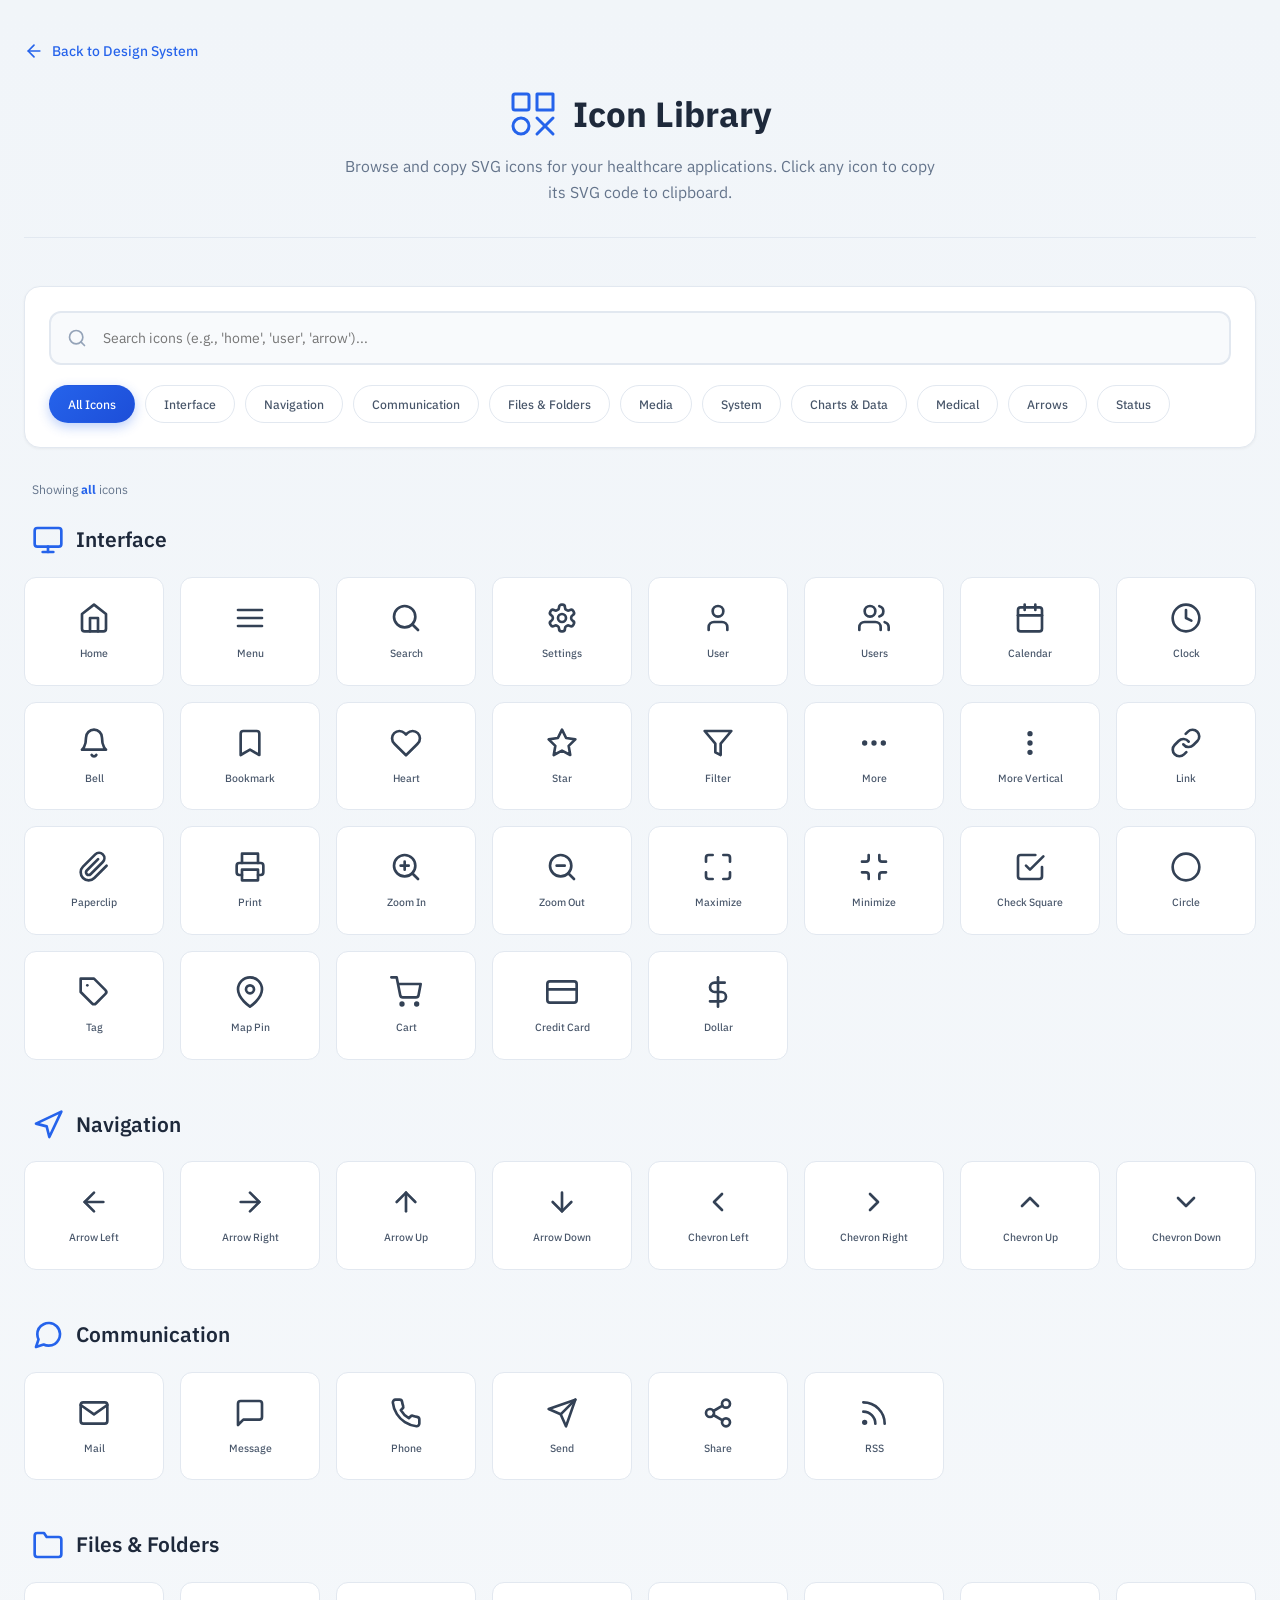
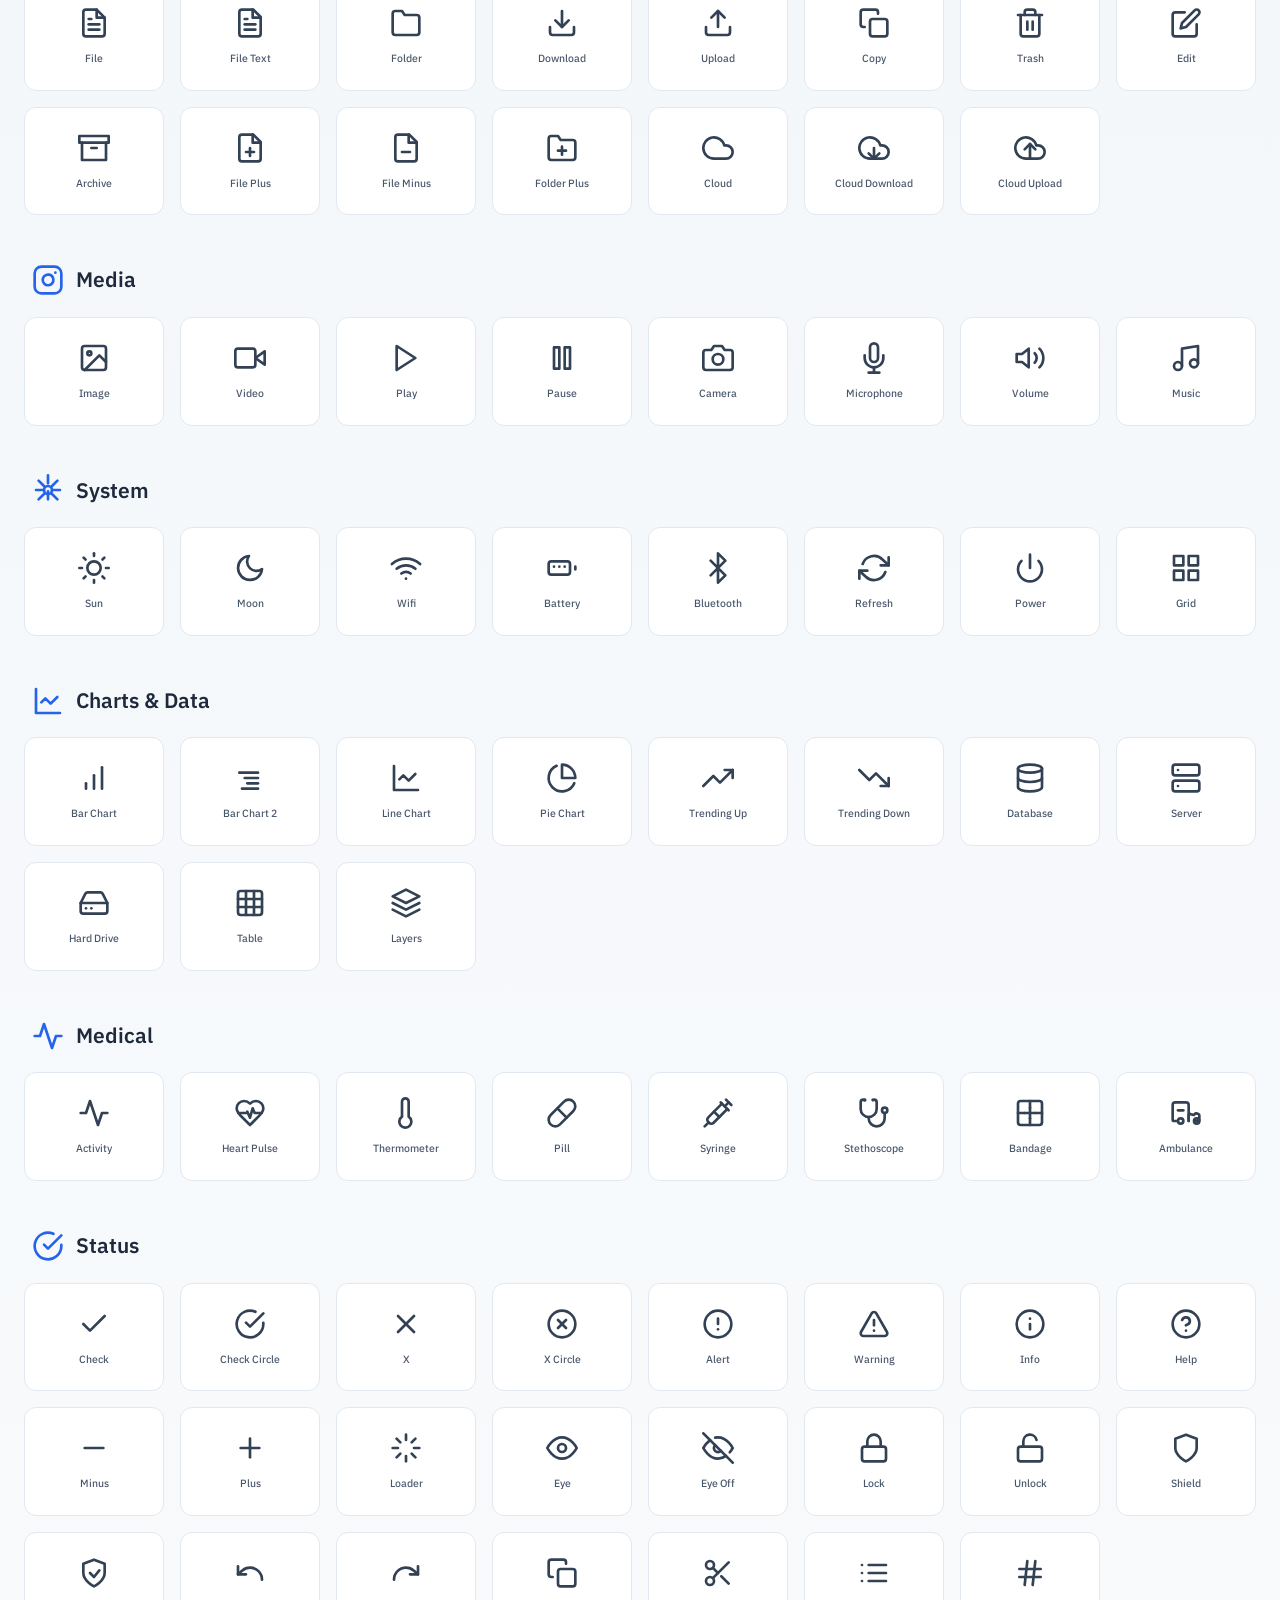
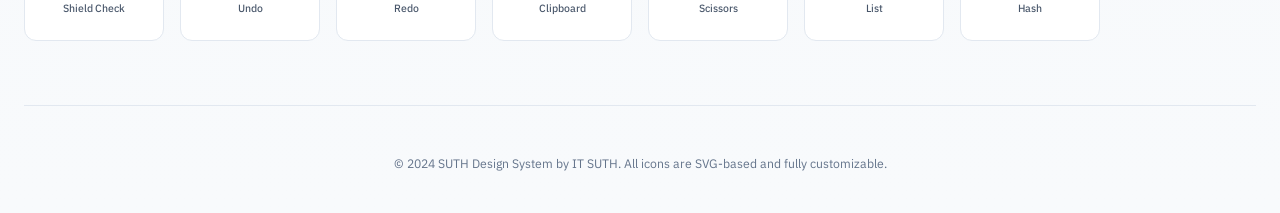
==== commit f895ad23: "Initialize project" ====
--- a/icons.html
+++ b/icons.html
@@ -1,1263 +1,4587 @@
-<!DOCTYPE html>
+<!doctype html>
 <html lang="th">
-<head>
-  <meta charset="UTF-8">
-  <meta name="viewport" content="width=device-width, initial-scale=1.0">
-  <title>Icons - SUTH Design System</title>
-  <link rel="stylesheet" href="suth-ds.min.css">
-  <link rel="preconnect" href="https://fonts.googleapis.com">
-  <link rel="preconnect" href="https://fonts.gstatic.com" crossorigin>
-  <link href="https://fonts.googleapis.com/css2?family=Anuphan:wght@300;400;500;600;700&display=swap" rel="stylesheet">
-  <style>
-    * { margin: 0; padding: 0; box-sizing: border-box; }
-    
-    body {
-      font-family: 'Anuphan', sans-serif;
-      background: linear-gradient(180deg, var(--slate-100) 0%, var(--slate-50) 100%);
-      color: var(--slate-800);
-      min-height: 100vh;
-    }
-    
-    [data-theme="dark"] body {
-      background: linear-gradient(180deg, #0f172a 0%, #1e293b 100%);
-      color: var(--slate-100);
-    }
-    
-    .container {
-      max-width: 1400px;
-      margin: 0 auto;
-      padding: 40px 24px;
-    }
-    
-    /* Header */
-    .page-header {
-      text-align: center;
-      margin-bottom: 48px;
-      padding-bottom: 32px;
-      border-bottom: 1px solid var(--slate-200);
-    }
-    
-    [data-theme="dark"] .page-header {
-      border-bottom-color: var(--slate-700);
-    }
-    
-    .page-title {
-      font-size: 2.5rem;
-      font-weight: 700;
-      color: var(--slate-800);
-      margin-bottom: 12px;
-      display: flex;
-      align-items: center;
-      justify-content: center;
-      gap: 16px;
-    }
-    
-    [data-theme="dark"] .page-title {
-      color: var(--slate-100);
-    }
-    
-    .page-subtitle {
-      font-size: 1.125rem;
-      color: var(--slate-500);
-      max-width: 600px;
-      margin: 0 auto;
-    }
-    
-    [data-theme="dark"] .page-subtitle {
-      color: var(--slate-400);
-    }
-    
-    /* Back Link */
-    .back-link {
-      display: inline-flex;
-      align-items: center;
-      gap: 8px;
-      color: var(--primary-600);
-      text-decoration: none;
-      font-weight: 500;
-      margin-bottom: 24px;
-      transition: all 0.2s;
-    }
-    
-    .back-link:hover {
-      color: var(--primary-700);
-      transform: translateX(-4px);
-    }
-    
-    /* Search & Filter Section */
-    .search-section {
-      background: #ffffff;
-      border-radius: 16px;
-      padding: 24px;
-      margin-bottom: 32px;
-      box-shadow: 0 1px 3px rgba(0, 0, 0, 0.05);
-      border: 1px solid var(--slate-200);
-    }
-    
-    [data-theme="dark"] .search-section {
-      background: linear-gradient(145deg, #1e293b 0%, #0f172a 100%);
-      border-color: var(--slate-700);
-    }
-    
-    .search-box {
-      position: relative;
-      margin-bottom: 20px;
-    }
-    
-    .search-input {
-      width: 100%;
-      padding: 16px 20px 16px 52px;
-      font-size: 1rem;
-      font-family: 'Anuphan', sans-serif;
-      border: 2px solid var(--slate-200);
-      border-radius: 12px;
-      background: var(--slate-50);
-      color: var(--slate-800);
-      transition: all 0.2s;
-    }
-    
-    [data-theme="dark"] .search-input {
-      background: var(--slate-800);
-      border-color: var(--slate-600);
-      color: var(--slate-100);
-    }
-    
-    .search-input:focus {
-      outline: none;
-      border-color: var(--primary-500);
-      background: #ffffff;
-      box-shadow: 0 0 0 4px rgba(37, 99, 235, 0.1);
-    }
-    
-    [data-theme="dark"] .search-input:focus {
-      background: var(--slate-900);
-      box-shadow: 0 0 0 4px rgba(37, 99, 235, 0.2);
-    }
-    
-    .search-icon {
-      position: absolute;
-      left: 18px;
-      top: 50%;
-      transform: translateY(-50%);
-      color: var(--slate-400);
-      pointer-events: none;
-    }
-    
-    .search-input:focus + .search-icon {
-      color: var(--primary-500);
-    }
-    
-    /* Category Filters */
-    .category-filters {
-      display: flex;
-      flex-wrap: wrap;
-      gap: 10px;
-    }
-    
-    .category-btn {
-      padding: 10px 18px;
-      font-size: 0.875rem;
-      font-weight: 500;
-      font-family: 'Anuphan', sans-serif;
-      border: 1px solid var(--slate-200);
-      border-radius: 9999px;
-      background: #ffffff;
-      color: var(--slate-600);
-      cursor: pointer;
-      transition: all 0.2s;
-    }
-    
-    [data-theme="dark"] .category-btn {
-      background: var(--slate-800);
-      border-color: var(--slate-600);
-      color: var(--slate-400);
-    }
-    
-    .category-btn:hover {
-      border-color: var(--primary-300);
-      color: var(--primary-600);
-      background: var(--primary-50);
-    }
-    
-    .category-btn.active {
-      background: linear-gradient(135deg, var(--primary-600), var(--primary-700));
-      color: white;
-      border-color: transparent;
-      box-shadow: 0 4px 12px rgba(37, 99, 235, 0.3);
-    }
-    
-    /* Results Count */
-    .results-count {
-      font-size: 0.875rem;
-      color: var(--slate-500);
-      margin-bottom: 24px;
-      padding: 0 8px;
-    }
-    
-    [data-theme="dark"] .results-count {
-      color: var(--slate-400);
-    }
-    
-    .results-count strong {
-      color: var(--primary-600);
-    }
-    
-    /* Icon Categories */
-    .icon-category {
-      margin-bottom: 48px;
-    }
-    
-    .category-title {
-      font-size: 1.5rem;
-      font-weight: 600;
-      color: var(--slate-800);
-      margin-bottom: 20px;
-      display: flex;
-      align-items: center;
-      gap: 12px;
-      padding: 0 8px;
-    }
-    
-    [data-theme="dark"] .category-title {
-      color: var(--slate-100);
-    }
-    
-    .category-icon {
-      width: 32px;
-      height: 32px;
-      color: var(--primary-600);
-    }
-    
-    /* Icon Grid */
-    .icon-grid {
-      display: grid;
-      grid-template-columns: repeat(auto-fill, minmax(140px, 1fr));
-      gap: 16px;
-    }
-    
-    @media (max-width: 768px) {
+  <head>
+    <meta charset="UTF-8" />
+    <meta name="viewport" content="width=device-width, initial-scale=1.0" />
+    <title>Icons - SUTH Design System</title>
+    <link rel="stylesheet" href="suth-ds.min.css" />
+    <link rel="preconnect" href="https://fonts.googleapis.com" />
+    <link rel="preconnect" href="https://fonts.gstatic.com" crossorigin />
+    <link
+      href="https://fonts.googleapis.com/css2?family=Anuphan:wght@300;400;500;600;700&display=swap"
+      rel="stylesheet"
+    />
+    <style>
+      * {
+        margin: 0;
+        padding: 0;
+        box-sizing: border-box;
+      }
+
+      body {
+        font-family: "Anuphan", sans-serif;
+        background: linear-gradient(
+          180deg,
+          var(--slate-100) 0%,
+          var(--slate-50) 100%
+        );
+        color: var(--slate-800);
+        min-height: 100vh;
+      }
+
+      [data-theme="dark"] body {
+        background: linear-gradient(180deg, #0f172a 0%, #1e293b 100%);
+        color: var(--slate-100);
+      }
+
+      .container {
+        max-width: 1400px;
+        margin: 0 auto;
+        padding: 40px 24px;
+      }
+
+      /* Header */
+      .page-header {
+        text-align: center;
+        margin-bottom: 48px;
+        padding-bottom: 32px;
+        border-bottom: 1px solid var(--slate-200);
+      }
+
+      [data-theme="dark"] .page-header {
+        border-bottom-color: var(--slate-700);
+      }
+
+      .page-title {
+        font-size: 2.5rem;
+        font-weight: 700;
+        color: var(--slate-800);
+        margin-bottom: 12px;
+        display: flex;
+        align-items: center;
+        justify-content: center;
+        gap: 16px;
+      }
+
+      [data-theme="dark"] .page-title {
+        color: var(--slate-100);
+      }
+
+      .page-subtitle {
+        font-size: 1.125rem;
+        color: var(--slate-500);
+        max-width: 600px;
+        margin: 0 auto;
+      }
+
+      [data-theme="dark"] .page-subtitle {
+        color: var(--slate-400);
+      }
+
+      /* Back Link */
+      .back-link {
+        display: inline-flex;
+        align-items: center;
+        gap: 8px;
+        color: var(--primary-600);
+        text-decoration: none;
+        font-weight: 500;
+        margin-bottom: 24px;
+        transition: all 0.2s;
+      }
+
+      .back-link:hover {
+        color: var(--primary-700);
+        transform: translateX(-4px);
+      }
+
+      /* Search & Filter Section */
+      .search-section {
+        background: #ffffff;
+        border-radius: 16px;
+        padding: 24px;
+        margin-bottom: 32px;
+        box-shadow: 0 1px 3px rgba(0, 0, 0, 0.05);
+        border: 1px solid var(--slate-200);
+      }
+
+      [data-theme="dark"] .search-section {
+        background: linear-gradient(145deg, #1e293b 0%, #0f172a 100%);
+        border-color: var(--slate-700);
+      }
+
+      .search-box {
+        position: relative;
+        margin-bottom: 20px;
+      }
+
+      .search-input {
+        width: 100%;
+        padding: 16px 20px 16px 52px;
+        font-size: 1rem;
+        font-family: "Anuphan", sans-serif;
+        border: 2px solid var(--slate-200);
+        border-radius: 12px;
+        background: var(--slate-50);
+        color: var(--slate-800);
+        transition: all 0.2s;
+      }
+
+      [data-theme="dark"] .search-input {
+        background: var(--slate-800);
+        border-color: var(--slate-600);
+        color: var(--slate-100);
+      }
+
+      .search-input:focus {
+        outline: none;
+        border-color: var(--primary-500);
+        background: #ffffff;
+        box-shadow: 0 0 0 4px rgba(37, 99, 235, 0.1);
+      }
+
+      [data-theme="dark"] .search-input:focus {
+        background: var(--slate-900);
+        box-shadow: 0 0 0 4px rgba(37, 99, 235, 0.2);
+      }
+
+      .search-icon {
+        position: absolute;
+        left: 18px;
+        top: 50%;
+        transform: translateY(-50%);
+        color: var(--slate-400);
+        pointer-events: none;
+      }
+
+      .search-input:focus + .search-icon {
+        color: var(--primary-500);
+      }
+
+      /* Category Filters */
+      .category-filters {
+        display: flex;
+        flex-wrap: wrap;
+        gap: 10px;
+      }
+
+      .category-btn {
+        padding: 10px 18px;
+        font-size: 0.875rem;
+        font-weight: 500;
+        font-family: "Anuphan", sans-serif;
+        border: 1px solid var(--slate-200);
+        border-radius: 9999px;
+        background: #ffffff;
+        color: var(--slate-600);
+        cursor: pointer;
+        transition: all 0.2s;
+      }
+
+      [data-theme="dark"] .category-btn {
+        background: var(--slate-800);
+        border-color: var(--slate-600);
+        color: var(--slate-400);
+      }
+
+      .category-btn:hover {
+        border-color: var(--primary-300);
+        color: var(--primary-600);
+        background: var(--primary-50);
+      }
+
+      .category-btn.active {
+        background: linear-gradient(
+          135deg,
+          var(--primary-600),
+          var(--primary-700)
+        );
+        color: white;
+        border-color: transparent;
+        box-shadow: 0 4px 12px rgba(37, 99, 235, 0.3);
+      }
+
+      /* Results Count */
+      .results-count {
+        font-size: 0.875rem;
+        color: var(--slate-500);
+        margin-bottom: 24px;
+        padding: 0 8px;
+      }
+
+      [data-theme="dark"] .results-count {
+        color: var(--slate-400);
+      }
+
+      .results-count strong {
+        color: var(--primary-600);
+      }
+
+      /* Icon Categories */
+      .icon-category {
+        margin-bottom: 48px;
+      }
+
+      .category-title {
+        font-size: 1.5rem;
+        font-weight: 600;
+        color: var(--slate-800);
+        margin-bottom: 20px;
+        display: flex;
+        align-items: center;
+        gap: 12px;
+        padding: 0 8px;
+      }
+
+      [data-theme="dark"] .category-title {
+        color: var(--slate-100);
+      }
+
+      .category-icon {
+        width: 32px;
+        height: 32px;
+        color: var(--primary-600);
+      }
+
+      /* Icon Grid */
       .icon-grid {
-        grid-template-columns: repeat(auto-fill, minmax(120px, 1fr));
-        gap: 12px;
-      }
-    }
-    
-    @media (max-width: 480px) {
-      .icon-grid {
-        grid-template-columns: repeat(auto-fill, minmax(100px, 1fr));
-        gap: 8px;
-      }
-    }
-    
-    /* Icon Card */
-    .icon-card {
-      background: #ffffff;
-      border: 1px solid var(--slate-200);
-      border-radius: 12px;
-      padding: 24px 16px;
-      text-align: center;
-      cursor: pointer;
-      transition: all 0.2s;
-      position: relative;
-      overflow: hidden;
-    }
-    
-    [data-theme="dark"] .icon-card {
-      background: linear-gradient(145deg, #1e293b 0%, #0f172a 100%);
-      border-color: var(--slate-700);
-    }
-    
-    .icon-card:hover {
-      transform: translateY(-4px);
-      box-shadow: 0 12px 24px -8px rgba(0, 0, 0, 0.15);
-      border-color: var(--primary-300);
-    }
-    
-    [data-theme="dark"] .icon-card:hover {
-      border-color: var(--primary-500);
-      box-shadow: 0 12px 24px -8px rgba(0, 0, 0, 0.4);
-    }
-    
-    .icon-card.copied {
-      animation: copiedPulse 0.5s ease;
-    }
-    
-    @keyframes copiedPulse {
-      0%, 100% { transform: scale(1); }
-      50% { transform: scale(0.95); background: var(--success-50); }
-    }
-    
-    [data-theme="dark"] .icon-card.copied {
-      animation: copiedPulseDark 0.5s ease;
-    }
-    
-    @keyframes copiedPulseDark {
-      0%, 100% { transform: scale(1); }
-      50% { transform: scale(0.95); background: rgba(16, 185, 129, 0.2); }
-    }
-    
-    .icon-display {
-      width: 32px;
-      height: 32px;
-      margin: 0 auto 12px;
-      color: var(--slate-700);
-      transition: all 0.2s;
-    }
-    
-    [data-theme="dark"] .icon-display {
-      color: var(--slate-300);
-    }
-    
-    .icon-card:hover .icon-display {
-      color: var(--primary-600);
-      transform: scale(1.1);
-    }
-    
-    .icon-name {
-      font-size: 0.75rem;
-      font-weight: 500;
-      color: var(--slate-600);
-      word-break: break-word;
-      line-height: 1.4;
-    }
-    
-    [data-theme="dark"] .icon-name {
-      color: var(--slate-400);
-    }
-    
-    .icon-card:hover .icon-name {
-      color: var(--slate-800);
-    }
-    
-    [data-theme="dark"] .icon-card:hover .icon-name {
-      color: var(--slate-200);
-    }
-    
-    /* Copy Feedback */
-    .copy-feedback {
-      position: absolute;
-      top: 8px;
-      right: 8px;
-      width: 20px;
-      height: 20px;
-      color: var(--success-600);
-      opacity: 0;
-      transform: scale(0);
-      transition: all 0.2s;
-    }
-    
-    .icon-card.copied .copy-feedback {
-      opacity: 1;
-      transform: scale(1);
-    }
-    
-    /* No Results */
-    .no-results {
-      text-align: center;
-      padding: 64px 24px;
-      color: var(--slate-500);
-    }
-    
-    [data-theme="dark"] .no-results {
-      color: var(--slate-400);
-    }
-    
-    .no-results-icon {
-      width: 64px;
-      height: 64px;
-      margin: 0 auto 16px;
-      color: var(--slate-300);
-    }
-    
-    [data-theme="dark"] .no-results-icon {
-      color: var(--slate-600);
-    }
-    
-    .no-results h3 {
-      font-size: 1.25rem;
-      font-weight: 600;
-      margin-bottom: 8px;
-      color: var(--slate-700);
-    }
-    
-    [data-theme="dark"] .no-results h3 {
-      color: var(--slate-300);
-    }
-    
-    /* Hidden */
-    .hidden {
-      display: none !important;
-    }
-    
-    /* Footer */
-    .page-footer {
-      text-align: center;
-      padding-top: 48px;
-      border-top: 1px solid var(--slate-200);
-      margin-top: 64px;
-    }
-    
-    [data-theme="dark"] .page-footer {
-      border-top-color: var(--slate-700);
-    }
-    
-    .page-footer p {
-      color: var(--slate-500);
-      font-size: 0.875rem;
-    }
-    
-    [data-theme="dark"] .page-footer p {
-      color: var(--slate-400);
-    }
-  </style>
-</head>
-<body>
-  <div class="container">
-    <!-- Back Link -->
-    <a href="index.html#icons" class="back-link">
-      <svg width="20" height="20" viewBox="0 0 24 24" fill="none" stroke="currentColor" stroke-width="2" stroke-linecap="round" stroke-linejoin="round"><path d="M19 12H5"/><path d="M12 19l-7-7 7-7"/></svg>
-      Back to Design System
-    </a>
-    
-    <!-- Header -->
-    <header class="page-header">
-      <h1 class="page-title">
-        <svg width="48" height="48" viewBox="0 0 24 24" fill="none" stroke="currentColor" stroke-width="1.5" stroke-linecap="round" stroke-linejoin="round" style="color: var(--primary-600);"><rect x="2" y="2" width="8" height="8" rx="1"/><path d="M14 2h8v8h-8z"/><circle cx="6" cy="18" r="4"/><path d="m14 14 8 8"/><path d="m22 14-8 8"/></svg>
-        Icon Library
-      </h1>
-      <p class="page-subtitle">Browse and copy SVG icons for your healthcare applications. Click any icon to copy its SVG code to clipboard.</p>
-    </header>
-    
-    <!-- Search & Filter Section -->
-    <div class="search-section">
-      <div class="search-box">
-        <input type="text" class="search-input" id="searchInput" placeholder="Search icons (e.g., 'home', 'user', 'arrow')...">
-        <svg class="search-icon" width="20" height="20" viewBox="0 0 24 24" fill="none" stroke="currentColor" stroke-width="2" stroke-linecap="round" stroke-linejoin="round"><circle cx="11" cy="11" r="8"/><path d="m21 21-4.35-4.35"/></svg>
+        display: grid;
+        grid-template-columns: repeat(auto-fill, minmax(140px, 1fr));
+        gap: 16px;
+      }
+
+      @media (max-width: 768px) {
+        .icon-grid {
+          grid-template-columns: repeat(auto-fill, minmax(120px, 1fr));
+          gap: 12px;
+        }
+      }
+
+      @media (max-width: 480px) {
+        .icon-grid {
+          grid-template-columns: repeat(auto-fill, minmax(100px, 1fr));
+          gap: 8px;
+        }
+      }
+
+      /* Icon Card */
+      .icon-card {
+        background: #ffffff;
+        border: 1px solid var(--slate-200);
+        border-radius: 12px;
+        padding: 24px 16px;
+        text-align: center;
+        cursor: pointer;
+        transition: all 0.2s;
+        position: relative;
+        overflow: hidden;
+      }
+
+      [data-theme="dark"] .icon-card {
+        background: linear-gradient(145deg, #1e293b 0%, #0f172a 100%);
+        border-color: var(--slate-700);
+      }
+
+      .icon-card:hover {
+        transform: translateY(-4px);
+        box-shadow: 0 12px 24px -8px rgba(0, 0, 0, 0.15);
+        border-color: var(--primary-300);
+      }
+
+      [data-theme="dark"] .icon-card:hover {
+        border-color: var(--primary-500);
+        box-shadow: 0 12px 24px -8px rgba(0, 0, 0, 0.4);
+      }
+
+      .icon-card.copied {
+        animation: copiedPulse 0.5s ease;
+      }
+
+      @keyframes copiedPulse {
+        0%,
+        100% {
+          transform: scale(1);
+        }
+        50% {
+          transform: scale(0.95);
+          background: var(--success-50);
+        }
+      }
+
+      [data-theme="dark"] .icon-card.copied {
+        animation: copiedPulseDark 0.5s ease;
+      }
+
+      @keyframes copiedPulseDark {
+        0%,
+        100% {
+          transform: scale(1);
+        }
+        50% {
+          transform: scale(0.95);
+          background: rgba(16, 185, 129, 0.2);
+        }
+      }
+
+      .icon-display {
+        width: 32px;
+        height: 32px;
+        margin: 0 auto 12px;
+        color: var(--slate-700);
+        transition: all 0.2s;
+      }
+
+      [data-theme="dark"] .icon-display {
+        color: var(--slate-300);
+      }
+
+      .icon-card:hover .icon-display {
+        color: var(--primary-600);
+        transform: scale(1.1);
+      }
+
+      .icon-name {
+        font-size: 0.75rem;
+        font-weight: 500;
+        color: var(--slate-600);
+        word-break: break-word;
+        line-height: 1.4;
+      }
+
+      [data-theme="dark"] .icon-name {
+        color: var(--slate-400);
+      }
+
+      .icon-card:hover .icon-name {
+        color: var(--slate-800);
+      }
+
+      [data-theme="dark"] .icon-card:hover .icon-name {
+        color: var(--slate-200);
+      }
+
+      /* Copy Feedback */
+      .copy-feedback {
+        position: absolute;
+        top: 8px;
+        right: 8px;
+        width: 20px;
+        height: 20px;
+        color: var(--success-600);
+        opacity: 0;
+        transform: scale(0);
+        transition: all 0.2s;
+      }
+
+      .icon-card.copied .copy-feedback {
+        opacity: 1;
+        transform: scale(1);
+      }
+
+      .icon-card.copied {
+        border-color: var(--success-400);
+        box-shadow: 0 0 0 3px var(--success-100);
+      }
+
+      .icon-card.is-copy-error {
+        border-color: var(--error-400);
+        box-shadow: 0 0 0 3px var(--error-100);
+      }
+
+      .icon-card:focus-visible {
+        outline: 2px solid var(--primary-500);
+        outline-offset: 2px;
+      }
+
+      /* No Results */
+      .no-results {
+        text-align: center;
+        padding: 64px 24px;
+        color: var(--slate-500);
+      }
+
+      [data-theme="dark"] .no-results {
+        color: var(--slate-400);
+      }
+
+      .no-results-icon {
+        width: 64px;
+        height: 64px;
+        margin: 0 auto 16px;
+        color: var(--slate-300);
+      }
+
+      [data-theme="dark"] .no-results-icon {
+        color: var(--slate-600);
+      }
+
+      .no-results h3 {
+        font-size: 1.25rem;
+        font-weight: 600;
+        margin-bottom: 8px;
+        color: var(--slate-700);
+      }
+
+      [data-theme="dark"] .no-results h3 {
+        color: var(--slate-300);
+      }
+
+      /* Hidden */
+      .hidden {
+        display: none !important;
+      }
+
+      /* Footer */
+      .page-footer {
+        text-align: center;
+        padding-top: 48px;
+        border-top: 1px solid var(--slate-200);
+        margin-top: 64px;
+      }
+
+      [data-theme="dark"] .page-footer {
+        border-top-color: var(--slate-700);
+      }
+
+      .page-footer p {
+        color: var(--slate-500);
+        font-size: 0.875rem;
+      }
+
+      [data-theme="dark"] .page-footer p {
+        color: var(--slate-400);
+      }
+    </style>
+  </head>
+  <body>
+    <div class="container">
+      <!-- Back Link -->
+      <a href="index.html#icons" class="back-link">
+        <svg
+          width="20"
+          height="20"
+          viewBox="0 0 24 24"
+          fill="none"
+          stroke="currentColor"
+          stroke-width="2"
+          stroke-linecap="round"
+          stroke-linejoin="round"
+        >
+          <path d="M19 12H5" />
+          <path d="M12 19l-7-7 7-7" />
+        </svg>
+        Back to Design System
+      </a>
+
+      <!-- Header -->
+      <header class="page-header">
+        <h1 class="page-title">
+          <svg
+            width="48"
+            height="48"
+            viewBox="0 0 24 24"
+            fill="none"
+            stroke="currentColor"
+            stroke-width="1.5"
+            stroke-linecap="round"
+            stroke-linejoin="round"
+            style="color: var(--primary-600)"
+          >
+            <rect x="2" y="2" width="8" height="8" rx="1" />
+            <path d="M14 2h8v8h-8z" />
+            <circle cx="6" cy="18" r="4" />
+            <path d="m14 14 8 8" />
+            <path d="m22 14-8 8" />
+          </svg>
+          Icon Library
+        </h1>
+        <p class="page-subtitle">
+          Browse and copy SVG icons for your healthcare applications. Click any
+          icon to copy its SVG code to clipboard.
+        </p>
+      </header>
+
+      <!-- Search & Filter Section -->
+      <div class="search-section">
+        <div class="search-box">
+          <input
+            type="text"
+            class="search-input"
+            id="searchInput"
+            placeholder="Search icons (e.g., 'home', 'user', 'arrow')..."
+          />
+          <svg
+            class="search-icon"
+            width="20"
+            height="20"
+            viewBox="0 0 24 24"
+            fill="none"
+            stroke="currentColor"
+            stroke-width="2"
+            stroke-linecap="round"
+            stroke-linejoin="round"
+          >
+            <circle cx="11" cy="11" r="8" />
+            <path d="m21 21-4.35-4.35" />
+          </svg>
+        </div>
+        <div class="category-filters" id="categoryFilters">
+          <button class="category-btn active" data-category="all">
+            All Icons
+          </button>
+          <button class="category-btn" data-category="interface">
+            Interface
+          </button>
+          <button class="category-btn" data-category="navigation">
+            Navigation
+          </button>
+          <button class="category-btn" data-category="communication">
+            Communication
+          </button>
+          <button class="category-btn" data-category="files">
+            Files & Folders
+          </button>
+          <button class="category-btn" data-category="media">Media</button>
+          <button class="category-btn" data-category="system">System</button>
+          <button class="category-btn" data-category="charts">
+            Charts & Data
+          </button>
+          <button class="category-btn" data-category="medical">Medical</button>
+          <button class="category-btn" data-category="arrows">Arrows</button>
+          <button class="category-btn" data-category="status">Status</button>
+        </div>
       </div>
-      <div class="category-filters" id="categoryFilters">
-        <button class="category-btn active" data-category="all">All Icons</button>
-        <button class="category-btn" data-category="interface">Interface</button>
-        <button class="category-btn" data-category="navigation">Navigation</button>
-        <button class="category-btn" data-category="communication">Communication</button>
-        <button class="category-btn" data-category="files">Files & Folders</button>
-        <button class="category-btn" data-category="media">Media</button>
-        <button class="category-btn" data-category="system">System</button>
-        <button class="category-btn" data-category="charts">Charts & Data</button>
-        <button class="category-btn" data-category="medical">Medical</button>
-        <button class="category-btn" data-category="arrows">Arrows</button>
-        <button class="category-btn" data-category="status">Status</button>
+
+      <!-- Results Count -->
+      <div class="results-count" id="resultsCount">
+        Showing <strong>all</strong> icons
       </div>
-    </div>
-    
-    <!-- Results Count -->
-    <div class="results-count" id="resultsCount">Showing <strong>all</strong> icons</div>
-    
-    <!-- Icon Categories Container -->
-    <div id="iconsContainer">
-      <!-- Interface Icons -->
-      <div class="icon-category" data-category="interface">
-        <h2 class="category-title">
-          <svg class="category-icon" viewBox="0 0 24 24" fill="none" stroke="currentColor" stroke-width="2" stroke-linecap="round" stroke-linejoin="round"><rect x="2" y="3" width="20" height="14" rx="2" ry="2"/><line x1="8" y1="21" x2="16" y2="21"/><line x1="12" y1="17" x2="12" y2="21"/></svg>
-          Interface
-        </h2>
-        <div class="icon-grid">
-          <div class="icon-card" data-name="home" data-keywords="house,main,dashboard">
-            <svg class="icon-display" viewBox="0 0 24 24" fill="none" stroke="currentColor" stroke-width="2" stroke-linecap="round" stroke-linejoin="round"><path d="m3 9 9-7 9 7v11a2 2 0 0 1-2 2H5a2 2 0 0 1-2-2z"/><polyline points="9 22 9 12 15 12 15 22"/></svg>
-            <div class="icon-name">Home</div>
-            <svg class="copy-feedback" viewBox="0 0 24 24" fill="none" stroke="currentColor" stroke-width="3" stroke-linecap="round" stroke-linejoin="round"><polyline points="20 6 9 17 4 12"/></svg>
-          </div>
-          <div class="icon-card" data-name="menu" data-keywords="hamburger,list,navigation">
-            <svg class="icon-display" viewBox="0 0 24 24" fill="none" stroke="currentColor" stroke-width="2" stroke-linecap="round" stroke-linejoin="round"><line x1="3" y1="12" x2="21" y2="12"/><line x1="3" y1="6" x2="21" y2="6"/><line x1="3" y1="18" x2="21" y2="18"/></svg>
-            <div class="icon-name">Menu</div>
-            <svg class="copy-feedback" viewBox="0 0 24 24" fill="none" stroke="currentColor" stroke-width="3" stroke-linecap="round" stroke-linejoin="round"><polyline points="20 6 9 17 4 12"/></svg>
-          </div>
-          <div class="icon-card" data-name="search" data-keywords="find,magnifier,lookup">
-            <svg class="icon-display" viewBox="0 0 24 24" fill="none" stroke="currentColor" stroke-width="2" stroke-linecap="round" stroke-linejoin="round"><circle cx="11" cy="11" r="8"/><path d="m21 21-4.35-4.35"/></svg>
-            <div class="icon-name">Search</div>
-            <svg class="copy-feedback" viewBox="0 0 24 24" fill="none" stroke="currentColor" stroke-width="3" stroke-linecap="round" stroke-linejoin="round"><polyline points="20 6 9 17 4 12"/></svg>
-          </div>
-          <div class="icon-card" data-name="settings" data-keywords="gear,preferences,options">
-            <svg class="icon-display" viewBox="0 0 24 24" fill="none" stroke="currentColor" stroke-width="2" stroke-linecap="round" stroke-linejoin="round"><path d="M12.22 2h-.44a2 2 0 0 0-2 2v.18a2 2 0 0 1-1 1.73l-.43.25a2 2 0 0 1-2 0l-.15-.08a2 2 0 0 0-2.73.73l-.22.38a2 2 0 0 0 .73 2.73l.15.1a2 2 0 0 1 1 1.72v.51a2 2 0 0 1-1 1.74l-.15.09a2 2 0 0 0-.73 2.73l.22.38a2 2 0 0 0 2.73.73l.15-.08a2 2 0 0 1 2 0l.43.25a2 2 0 0 1 1 1.73V20a2 2 0 0 0 2 2h.44a2 2 0 0 0 2-2v-.18a2 2 0 0 1 1-1.73l.43-.25a2 2 0 0 1 2 0l.15.08a2 2 0 0 0 2.73-.73l.22-.39a2 2 0 0 0-.73-2.73l-.15-.1a2 2 0 0 1-1-1.72v-.51a2 2 0 0 1 1-1.74l.15-.09a2 2 0 0 0 .73-2.73l-.22-.38a2 2 0 0 0-2.73-.73l-.15.08a2 2 0 0 1-2 0l-.43-.25a2 2 0 0 1-1-1.73V4a2 2 0 0 0-2-2z"/><circle cx="12" cy="12" r="3"/></svg>
-            <div class="icon-name">Settings</div>
-            <svg class="copy-feedback" viewBox="0 0 24 24" fill="none" stroke="currentColor" stroke-width="3" stroke-linecap="round" stroke-linejoin="round"><polyline points="20 6 9 17 4 12"/></svg>
-          </div>
-          <div class="icon-card" data-name="user" data-keywords="person,profile,account">
-            <svg class="icon-display" viewBox="0 0 24 24" fill="none" stroke="currentColor" stroke-width="2" stroke-linecap="round" stroke-linejoin="round"><path d="M19 21v-2a4 4 0 0 0-4-4H9a4 4 0 0 0-4 4v2"/><circle cx="12" cy="7" r="4"/></svg>
-            <div class="icon-name">User</div>
-            <svg class="copy-feedback" viewBox="0 0 24 24" fill="none" stroke="currentColor" stroke-width="3" stroke-linecap="round" stroke-linejoin="round"><polyline points="20 6 9 17 4 12"/></svg>
-          </div>
-          <div class="icon-card" data-name="users" data-keywords="people,group,team">
-            <svg class="icon-display" viewBox="0 0 24 24" fill="none" stroke="currentColor" stroke-width="2" stroke-linecap="round" stroke-linejoin="round"><path d="M17 21v-2a4 4 0 0 0-4-4H5a4 4 0 0 0-4 4v2"/><circle cx="9" cy="7" r="4"/><path d="M23 21v-2a4 4 0 0 0-3-3.87"/><path d="M16 3.13a4 4 0 0 1 0 7.75"/></svg>
-            <div class="icon-name">Users</div>
-            <svg class="copy-feedback" viewBox="0 0 24 24" fill="none" stroke="currentColor" stroke-width="3" stroke-linecap="round" stroke-linejoin="round"><polyline points="20 6 9 17 4 12"/></svg>
-          </div>
-          <div class="icon-card" data-name="calendar" data-keywords="date,schedule,appointment">
-            <svg class="icon-display" viewBox="0 0 24 24" fill="none" stroke="currentColor" stroke-width="2" stroke-linecap="round" stroke-linejoin="round"><rect x="3" y="4" width="18" height="18" rx="2" ry="2"/><line x1="16" y1="2" x2="16" y2="6"/><line x1="8" y1="2" x2="8" y2="6"/><line x1="3" y1="10" x2="21" y2="10"/></svg>
-            <div class="icon-name">Calendar</div>
-            <svg class="copy-feedback" viewBox="0 0 24 24" fill="none" stroke="currentColor" stroke-width="3" stroke-linecap="round" stroke-linejoin="round"><polyline points="20 6 9 17 4 12"/></svg>
-          </div>
-          <div class="icon-card" data-name="clock" data-keywords="time,hour,schedule">
-            <svg class="icon-display" viewBox="0 0 24 24" fill="none" stroke="currentColor" stroke-width="2" stroke-linecap="round" stroke-linejoin="round"><circle cx="12" cy="12" r="10"/><polyline points="12 6 12 12 16 14"/></svg>
-            <div class="icon-name">Clock</div>
-            <svg class="copy-feedback" viewBox="0 0 24 24" fill="none" stroke="currentColor" stroke-width="3" stroke-linecap="round" stroke-linejoin="round"><polyline points="20 6 9 17 4 12"/></svg>
-          </div>
-          <div class="icon-card" data-name="bell" data-keywords="notification,alert,reminder">
-            <svg class="icon-display" viewBox="0 0 24 24" fill="none" stroke="currentColor" stroke-width="2" stroke-linecap="round" stroke-linejoin="round"><path d="M18 8A6 6 0 0 0 6 8c0 7-3 9-3 9h18s-3-2-3-9"/><path d="M13.73 21a2 2 0 0 1-3.46 0"/></svg>
-            <div class="icon-name">Bell</div>
-            <svg class="copy-feedback" viewBox="0 0 24 24" fill="none" stroke="currentColor" stroke-width="3" stroke-linecap="round" stroke-linejoin="round"><polyline points="20 6 9 17 4 12"/></svg>
-          </div>
-          <div class="icon-card" data-name="bookmark" data-keywords="save,favorite,mark">
-            <svg class="icon-display" viewBox="0 0 24 24" fill="none" stroke="currentColor" stroke-width="2" stroke-linecap="round" stroke-linejoin="round"><path d="m19 21-7-4-7 4V5a2 2 0 0 1 2-2h10a2 2 0 0 1 2 2v16z"/></svg>
-            <div class="icon-name">Bookmark</div>
-            <svg class="copy-feedback" viewBox="0 0 24 24" fill="none" stroke="currentColor" stroke-width="3" stroke-linecap="round" stroke-linejoin="round"><polyline points="20 6 9 17 4 12"/></svg>
-          </div>
-          <div class="icon-card" data-name="heart" data-keywords="love,like,favorite">
-            <svg class="icon-display" viewBox="0 0 24 24" fill="none" stroke="currentColor" stroke-width="2" stroke-linecap="round" stroke-linejoin="round"><path d="M20.84 4.61a5.5 5.5 0 0 0-7.78 0L12 5.67l-1.06-1.06a5.5 5.5 0 0 0-7.78 7.78l1.06 1.06L12 21.23l7.78-7.78 1.06-1.06a5.5 5.5 0 0 0 0-7.78z"/></svg>
-            <div class="icon-name">Heart</div>
-            <svg class="copy-feedback" viewBox="0 0 24 24" fill="none" stroke="currentColor" stroke-width="3" stroke-linecap="round" stroke-linejoin="round"><polyline points="20 6 9 17 4 12"/></svg>
-          </div>
-          <div class="icon-card" data-name="star" data-keywords="favorite,rating,bookmark">
-            <svg class="icon-display" viewBox="0 0 24 24" fill="none" stroke="currentColor" stroke-width="2" stroke-linecap="round" stroke-linejoin="round"><polygon points="12 2 15.09 8.26 22 9.27 17 14.14 18.18 21.02 12 17.77 5.82 21.02 7 14.14 2 9.27 8.91 8.26 12 2"/></svg>
-            <div class="icon-name">Star</div>
-            <svg class="copy-feedback" viewBox="0 0 24 24" fill="none" stroke="currentColor" stroke-width="3" stroke-linecap="round" stroke-linejoin="round"><polyline points="20 6 9 17 4 12"/></svg>
-          </div>
-          <div class="icon-card" data-name="filter" data-keywords="sort,refine,search">
-            <svg class="icon-display" viewBox="0 0 24 24" fill="none" stroke="currentColor" stroke-width="2" stroke-linecap="round" stroke-linejoin="round"><polygon points="22 3 2 3 10 12.46 10 19 14 21 14 12.46 22 3"/></svg>
-            <div class="icon-name">Filter</div>
-            <svg class="copy-feedback" viewBox="0 0 24 24" fill="none" stroke="currentColor" stroke-width="3" stroke-linecap="round" stroke-linejoin="round"><polyline points="20 6 9 17 4 12"/></svg>
-          </div>
-          <div class="icon-card" data-name="more-horizontal" data-keywords="dots,options,menu">
-            <svg class="icon-display" viewBox="0 0 24 24" fill="none" stroke="currentColor" stroke-width="2" stroke-linecap="round" stroke-linejoin="round"><circle cx="12" cy="12" r="1"/><circle cx="19" cy="12" r="1"/><circle cx="5" cy="12" r="1"/></svg>
-            <div class="icon-name">More</div>
-            <svg class="copy-feedback" viewBox="0 0 24 24" fill="none" stroke="currentColor" stroke-width="3" stroke-linecap="round" stroke-linejoin="round"><polyline points="20 6 9 17 4 12"/></svg>
-          </div>
-          <div class="icon-card" data-name="more-vertical" data-keywords="dots,options,menu">
-            <svg class="icon-display" viewBox="0 0 24 24" fill="none" stroke="currentColor" stroke-width="2" stroke-linecap="round" stroke-linejoin="round"><circle cx="12" cy="12" r="1"/><circle cx="12" cy="5" r="1"/><circle cx="12" cy="19" r="1"/></svg>
-            <div class="icon-name">More Vertical</div>
-            <svg class="copy-feedback" viewBox="0 0 24 24" fill="none" stroke="currentColor" stroke-width="3" stroke-linecap="round" stroke-linejoin="round"><polyline points="20 6 9 17 4 12"/></svg>
-          </div>
-          <div class="icon-card" data-name="link" data-keywords="url,attachment,chain">
-            <svg class="icon-display" viewBox="0 0 24 24" fill="none" stroke="currentColor" stroke-width="2" stroke-linecap="round" stroke-linejoin="round"><path d="M10 13a5 5 0 0 0 7.54.54l3-3a5 5 0 0 0-7.07-7.07l-1.72 1.71"/><path d="M14 11a5 5 0 0 0-7.54-.54l-3 3a5 5 0 0 0 7.07 7.07l1.71-1.71"/></svg>
-            <div class="icon-name">Link</div>
-            <svg class="copy-feedback" viewBox="0 0 24 24" fill="none" stroke="currentColor" stroke-width="3" stroke-linecap="round" stroke-linejoin="round"><polyline points="20 6 9 17 4 12"/></svg>
-          </div>
-          <div class="icon-card" data-name="paperclip" data-keywords="attachment,file,attach">
-            <svg class="icon-display" viewBox="0 0 24 24" fill="none" stroke="currentColor" stroke-width="2" stroke-linecap="round" stroke-linejoin="round"><path d="M21.44 11.05l-9.19 9.19a6 6 0 0 1-8.49-8.49l9.19-9.19a4 4 0 0 1 5.66 5.66l-9.2 9.19a2 2 0 0 1-2.83-2.83l8.49-8.48"/></svg>
-            <div class="icon-name">Paperclip</div>
-            <svg class="copy-feedback" viewBox="0 0 24 24" fill="none" stroke="currentColor" stroke-width="3" stroke-linecap="round" stroke-linejoin="round"><polyline points="20 6 9 17 4 12"/></svg>
-          </div>
-          <div class="icon-card" data-name="print" data-keywords="printer,output,hardcopy">
-            <svg class="icon-display" viewBox="0 0 24 24" fill="none" stroke="currentColor" stroke-width="2" stroke-linecap="round" stroke-linejoin="round"><polyline points="6 9 6 2 18 2 18 9"/><path d="M6 18H4a2 2 0 0 1-2-2v-5a2 2 0 0 1 2-2h16a2 2 0 0 1 2 2v5a2 2 0 0 1-2 2h-2"/><rect x="6" y="14" width="12" height="8"/></svg>
-            <div class="icon-name">Print</div>
-            <svg class="copy-feedback" viewBox="0 0 24 24" fill="none" stroke="currentColor" stroke-width="3" stroke-linecap="round" stroke-linejoin="round"><polyline points="20 6 9 17 4 12"/></svg>
-          </div>
-          <div class="icon-card" data-name="zoom-in" data-keywords="magnifier,search,enlarge">
-            <svg class="icon-display" viewBox="0 0 24 24" fill="none" stroke="currentColor" stroke-width="2" stroke-linecap="round" stroke-linejoin="round"><circle cx="11" cy="11" r="8"/><line x1="21" y1="21" x2="16.65" y2="16.65"/><line x1="11" y1="8" x2="11" y2="14"/><line x1="8" y1="11" x2="14" y2="11"/></svg>
-            <div class="icon-name">Zoom In</div>
-            <svg class="copy-feedback" viewBox="0 0 24 24" fill="none" stroke="currentColor" stroke-width="3" stroke-linecap="round" stroke-linejoin="round"><polyline points="20 6 9 17 4 12"/></svg>
-          </div>
-          <div class="icon-card" data-name="zoom-out" data-keywords="magnifier,search,shrink">
-            <svg class="icon-display" viewBox="0 0 24 24" fill="none" stroke="currentColor" stroke-width="2" stroke-linecap="round" stroke-linejoin="round"><circle cx="11" cy="11" r="8"/><line x1="21" y1="21" x2="16.65" y2="16.65"/><line x1="8" y1="11" x2="14" y2="11"/></svg>
-            <div class="icon-name">Zoom Out</div>
-            <svg class="copy-feedback" viewBox="0 0 24 24" fill="none" stroke="currentColor" stroke-width="3" stroke-linecap="round" stroke-linejoin="round"><polyline points="20 6 9 17 4 12"/></svg>
-          </div>
-          <div class="icon-card" data-name="maximize" data-keywords="expand,fullscreen,resize">
-            <svg class="icon-display" viewBox="0 0 24 24" fill="none" stroke="currentColor" stroke-width="2" stroke-linecap="round" stroke-linejoin="round"><path d="M8 3H5a2 2 0 0 0-2 2v3m18 0V5a2 2 0 0 0-2-2h-3m0 18h3a2 2 0 0 0 2-2v-3M3 16v3a2 2 0 0 0 2 2h3"/></svg>
-            <div class="icon-name">Maximize</div>
-            <svg class="copy-feedback" viewBox="0 0 24 24" fill="none" stroke="currentColor" stroke-width="3" stroke-linecap="round" stroke-linejoin="round"><polyline points="20 6 9 17 4 12"/></svg>
-          </div>
-          <div class="icon-card" data-name="minimize" data-keywords="collapse,shrink,resize">
-            <svg class="icon-display" viewBox="0 0 24 24" fill="none" stroke="currentColor" stroke-width="2" stroke-linecap="round" stroke-linejoin="round"><path d="M8 3v3a2 2 0 0 1-2 2H3m18 0h-3a2 2 0 0 1-2-2V3m0 18v-3a2 2 0 0 1 2-2h3M3 16h3a2 2 0 0 1 2 2v3"/></svg>
-            <div class="icon-name">Minimize</div>
-            <svg class="copy-feedback" viewBox="0 0 24 24" fill="none" stroke="currentColor" stroke-width="3" stroke-linecap="round" stroke-linejoin="round"><polyline points="20 6 9 17 4 12"/></svg>
-          </div>
-          <div class="icon-card" data-name="check-square" data-keywords="checkbox,tick,select">
-            <svg class="icon-display" viewBox="0 0 24 24" fill="none" stroke="currentColor" stroke-width="2" stroke-linecap="round" stroke-linejoin="round"><polyline points="9 11 12 14 22 4"/><path d="M21 12v7a2 2 0 0 1-2 2H5a2 2 0 0 1-2-2V5a2 2 0 0 1 2-2h11"/></svg>
-            <div class="icon-name">Check Square</div>
-            <svg class="copy-feedback" viewBox="0 0 24 24" fill="none" stroke="currentColor" stroke-width="3" stroke-linecap="round" stroke-linejoin="round"><polyline points="20 6 9 17 4 12"/></svg>
-          </div>
-          <div class="icon-card" data-name="circle" data-keywords="radio,round,select">
-            <svg class="icon-display" viewBox="0 0 24 24" fill="none" stroke="currentColor" stroke-width="2" stroke-linecap="round" stroke-linejoin="round"><circle cx="12" cy="12" r="10"/></svg>
-            <div class="icon-name">Circle</div>
-            <svg class="copy-feedback" viewBox="0 0 24 24" fill="none" stroke="currentColor" stroke-width="3" stroke-linecap="round" stroke-linejoin="round"><polyline points="20 6 9 17 4 12"/></svg>
-          </div>
-          <div class="icon-card" data-name="tag" data-keywords="label,price,category">
-            <svg class="icon-display" viewBox="0 0 24 24" fill="none" stroke="currentColor" stroke-width="2" stroke-linecap="round" stroke-linejoin="round"><path d="M20.59 13.41l-7.17 7.17a2 2 0 0 1-2.83 0L2 12V2h10l8.59 8.59a2 2 0 0 1 0 2.82z"/><line x1="7" y1="7" x2="7.01" y2="7"/></svg>
-            <div class="icon-name">Tag</div>
-            <svg class="copy-feedback" viewBox="0 0 24 24" fill="none" stroke="currentColor" stroke-width="3" stroke-linecap="round" stroke-linejoin="round"><polyline points="20 6 9 17 4 12"/></svg>
-          </div>
-          <div class="icon-card" data-name="map-pin" data-keywords="location,place,gps">
-            <svg class="icon-display" viewBox="0 0 24 24" fill="none" stroke="currentColor" stroke-width="2" stroke-linecap="round" stroke-linejoin="round"><path d="M21 10c0 7-9 13-9 13s-9-6-9-13a9 9 0 0 1 18 0z"/><circle cx="12" cy="10" r="3"/></svg>
-            <div class="icon-name">Map Pin</div>
-            <svg class="copy-feedback" viewBox="0 0 24 24" fill="none" stroke="currentColor" stroke-width="3" stroke-linecap="round" stroke-linejoin="round"><polyline points="20 6 9 17 4 12"/></svg>
-          </div>
-          <div class="icon-card" data-name="shopping-cart" data-keywords="buy,purchase,basket">
-            <svg class="icon-display" viewBox="0 0 24 24" fill="none" stroke="currentColor" stroke-width="2" stroke-linecap="round" stroke-linejoin="round"><circle cx="9" cy="21" r="1"/><circle cx="20" cy="21" r="1"/><path d="M1 1h4l2.68 13.39a2 2 0 0 0 2 1.61h9.72a2 2 0 0 0 2-1.61L23 6H6"/></svg>
-            <div class="icon-name">Cart</div>
-            <svg class="copy-feedback" viewBox="0 0 24 24" fill="none" stroke="currentColor" stroke-width="3" stroke-linecap="round" stroke-linejoin="round"><polyline points="20 6 9 17 4 12"/></svg>
-          </div>
-          <div class="icon-card" data-name="credit-card" data-keywords="payment,money,finance">
-            <svg class="icon-display" viewBox="0 0 24 24" fill="none" stroke="currentColor" stroke-width="2" stroke-linecap="round" stroke-linejoin="round"><rect x="1" y="4" width="22" height="16" rx="2" ry="2"/><line x1="1" y1="10" x2="23" y2="10"/></svg>
-            <div class="icon-name">Credit Card</div>
-            <svg class="copy-feedback" viewBox="0 0 24 24" fill="none" stroke="currentColor" stroke-width="3" stroke-linecap="round" stroke-linejoin="round"><polyline points="20 6 9 17 4 12"/></svg>
-          </div>
-          <div class="icon-card" data-name="dollar-sign" data-keywords="money,currency,payment">
-            <svg class="icon-display" viewBox="0 0 24 24" fill="none" stroke="currentColor" stroke-width="2" stroke-linecap="round" stroke-linejoin="round"><line x1="12" y1="1" x2="12" y2="23"/><path d="M17 5H9.5a3.5 3.5 0 0 0 0 7h5a3.5 3.5 0 0 1 0 7H6"/></svg>
-            <div class="icon-name">Dollar</div>
-            <svg class="copy-feedback" viewBox="0 0 24 24" fill="none" stroke="currentColor" stroke-width="3" stroke-linecap="round" stroke-linejoin="round"><polyline points="20 6 9 17 4 12"/></svg>
+
+      <!-- Icon Categories Container -->
+      <div id="iconsContainer">
+        <!-- Interface Icons -->
+        <div class="icon-category" data-category="interface">
+          <h2 class="category-title">
+            <svg
+              class="category-icon"
+              viewBox="0 0 24 24"
+              fill="none"
+              stroke="currentColor"
+              stroke-width="2"
+              stroke-linecap="round"
+              stroke-linejoin="round"
+            >
+              <rect x="2" y="3" width="20" height="14" rx="2" ry="2" />
+              <line x1="8" y1="21" x2="16" y2="21" />
+              <line x1="12" y1="17" x2="12" y2="21" />
+            </svg>
+            Interface
+          </h2>
+          <div class="icon-grid">
+            <div
+              class="icon-card"
+              data-name="home"
+              data-keywords="house,main,dashboard"
+            >
+              <svg
+                class="icon-display"
+                viewBox="0 0 24 24"
+                fill="none"
+                stroke="currentColor"
+                stroke-width="2"
+                stroke-linecap="round"
+                stroke-linejoin="round"
+              >
+                <path d="m3 9 9-7 9 7v11a2 2 0 0 1-2 2H5a2 2 0 0 1-2-2z" />
+                <polyline points="9 22 9 12 15 12 15 22" />
+              </svg>
+              <div class="icon-name">Home</div>
+              <svg
+                class="copy-feedback"
+                viewBox="0 0 24 24"
+                fill="none"
+                stroke="currentColor"
+                stroke-width="3"
+                stroke-linecap="round"
+                stroke-linejoin="round"
+              >
+                <polyline points="20 6 9 17 4 12" />
+              </svg>
+            </div>
+            <div
+              class="icon-card"
+              data-name="menu"
+              data-keywords="hamburger,list,navigation"
+            >
+              <svg
+                class="icon-display"
+                viewBox="0 0 24 24"
+                fill="none"
+                stroke="currentColor"
+                stroke-width="2"
+                stroke-linecap="round"
+                stroke-linejoin="round"
+              >
+                <line x1="3" y1="12" x2="21" y2="12" />
+                <line x1="3" y1="6" x2="21" y2="6" />
+                <line x1="3" y1="18" x2="21" y2="18" />
+              </svg>
+              <div class="icon-name">Menu</div>
+              <svg
+                class="copy-feedback"
+                viewBox="0 0 24 24"
+                fill="none"
+                stroke="currentColor"
+                stroke-width="3"
+                stroke-linecap="round"
+                stroke-linejoin="round"
+              >
+                <polyline points="20 6 9 17 4 12" />
+              </svg>
+            </div>
+            <div
+              class="icon-card"
+              data-name="search"
+              data-keywords="find,magnifier,lookup"
+            >
+              <svg
+                class="icon-display"
+                viewBox="0 0 24 24"
+                fill="none"
+                stroke="currentColor"
+                stroke-width="2"
+                stroke-linecap="round"
+                stroke-linejoin="round"
+              >
+                <circle cx="11" cy="11" r="8" />
+                <path d="m21 21-4.35-4.35" />
+              </svg>
+              <div class="icon-name">Search</div>
+              <svg
+                class="copy-feedback"
+                viewBox="0 0 24 24"
+                fill="none"
+                stroke="currentColor"
+                stroke-width="3"
+                stroke-linecap="round"
+                stroke-linejoin="round"
+              >
+                <polyline points="20 6 9 17 4 12" />
+              </svg>
+            </div>
+            <div
+              class="icon-card"
+              data-name="settings"
+              data-keywords="gear,preferences,options"
+            >
+              <svg
+                class="icon-display"
+                viewBox="0 0 24 24"
+                fill="none"
+                stroke="currentColor"
+                stroke-width="2"
+                stroke-linecap="round"
+                stroke-linejoin="round"
+              >
+                <path
+                  d="M12.22 2h-.44a2 2 0 0 0-2 2v.18a2 2 0 0 1-1 1.73l-.43.25a2 2 0 0 1-2 0l-.15-.08a2 2 0 0 0-2.73.73l-.22.38a2 2 0 0 0 .73 2.73l.15.1a2 2 0 0 1 1 1.72v.51a2 2 0 0 1-1 1.74l-.15.09a2 2 0 0 0-.73 2.73l.22.38a2 2 0 0 0 2.73.73l.15-.08a2 2 0 0 1 2 0l.43.25a2 2 0 0 1 1 1.73V20a2 2 0 0 0 2 2h.44a2 2 0 0 0 2-2v-.18a2 2 0 0 1 1-1.73l.43-.25a2 2 0 0 1 2 0l.15.08a2 2 0 0 0 2.73-.73l.22-.39a2 2 0 0 0-.73-2.73l-.15-.1a2 2 0 0 1-1-1.72v-.51a2 2 0 0 1 1-1.74l.15-.09a2 2 0 0 0 .73-2.73l-.22-.38a2 2 0 0 0-2.73-.73l-.15.08a2 2 0 0 1-2 0l-.43-.25a2 2 0 0 1-1-1.73V4a2 2 0 0 0-2-2z"
+                />
+                <circle cx="12" cy="12" r="3" />
+              </svg>
+              <div class="icon-name">Settings</div>
+              <svg
+                class="copy-feedback"
+                viewBox="0 0 24 24"
+                fill="none"
+                stroke="currentColor"
+                stroke-width="3"
+                stroke-linecap="round"
+                stroke-linejoin="round"
+              >
+                <polyline points="20 6 9 17 4 12" />
+              </svg>
+            </div>
+            <div
+              class="icon-card"
+              data-name="user"
+              data-keywords="person,profile,account"
+            >
+              <svg
+                class="icon-display"
+                viewBox="0 0 24 24"
+                fill="none"
+                stroke="currentColor"
+                stroke-width="2"
+                stroke-linecap="round"
+                stroke-linejoin="round"
+              >
+                <path d="M19 21v-2a4 4 0 0 0-4-4H9a4 4 0 0 0-4 4v2" />
+                <circle cx="12" cy="7" r="4" />
+              </svg>
+              <div class="icon-name">User</div>
+              <svg
+                class="copy-feedback"
+                viewBox="0 0 24 24"
+                fill="none"
+                stroke="currentColor"
+                stroke-width="3"
+                stroke-linecap="round"
+                stroke-linejoin="round"
+              >
+                <polyline points="20 6 9 17 4 12" />
+              </svg>
+            </div>
+            <div
+              class="icon-card"
+              data-name="users"
+              data-keywords="people,group,team"
+            >
+              <svg
+                class="icon-display"
+                viewBox="0 0 24 24"
+                fill="none"
+                stroke="currentColor"
+                stroke-width="2"
+                stroke-linecap="round"
+                stroke-linejoin="round"
+              >
+                <path d="M17 21v-2a4 4 0 0 0-4-4H5a4 4 0 0 0-4 4v2" />
+                <circle cx="9" cy="7" r="4" />
+                <path d="M23 21v-2a4 4 0 0 0-3-3.87" />
+                <path d="M16 3.13a4 4 0 0 1 0 7.75" />
+              </svg>
+              <div class="icon-name">Users</div>
+              <svg
+                class="copy-feedback"
+                viewBox="0 0 24 24"
+                fill="none"
+                stroke="currentColor"
+                stroke-width="3"
+                stroke-linecap="round"
+                stroke-linejoin="round"
+              >
+                <polyline points="20 6 9 17 4 12" />
+              </svg>
+            </div>
+            <div
+              class="icon-card"
+              data-name="calendar"
+              data-keywords="date,schedule,appointment"
+            >
+              <svg
+                class="icon-display"
+                viewBox="0 0 24 24"
+                fill="none"
+                stroke="currentColor"
+                stroke-width="2"
+                stroke-linecap="round"
+                stroke-linejoin="round"
+              >
+                <rect x="3" y="4" width="18" height="18" rx="2" ry="2" />
+                <line x1="16" y1="2" x2="16" y2="6" />
+                <line x1="8" y1="2" x2="8" y2="6" />
+                <line x1="3" y1="10" x2="21" y2="10" />
+              </svg>
+              <div class="icon-name">Calendar</div>
+              <svg
+                class="copy-feedback"
+                viewBox="0 0 24 24"
+                fill="none"
+                stroke="currentColor"
+                stroke-width="3"
+                stroke-linecap="round"
+                stroke-linejoin="round"
+              >
+                <polyline points="20 6 9 17 4 12" />
+              </svg>
+            </div>
+            <div
+              class="icon-card"
+              data-name="clock"
+              data-keywords="time,hour,schedule"
+            >
+              <svg
+                class="icon-display"
+                viewBox="0 0 24 24"
+                fill="none"
+                stroke="currentColor"
+                stroke-width="2"
+                stroke-linecap="round"
+                stroke-linejoin="round"
+              >
+                <circle cx="12" cy="12" r="10" />
+                <polyline points="12 6 12 12 16 14" />
+              </svg>
+              <div class="icon-name">Clock</div>
+              <svg
+                class="copy-feedback"
+                viewBox="0 0 24 24"
+                fill="none"
+                stroke="currentColor"
+                stroke-width="3"
+                stroke-linecap="round"
+                stroke-linejoin="round"
+              >
+                <polyline points="20 6 9 17 4 12" />
+              </svg>
+            </div>
+            <div
+              class="icon-card"
+              data-name="bell"
+              data-keywords="notification,alert,reminder"
+            >
+              <svg
+                class="icon-display"
+                viewBox="0 0 24 24"
+                fill="none"
+                stroke="currentColor"
+                stroke-width="2"
+                stroke-linecap="round"
+                stroke-linejoin="round"
+              >
+                <path d="M18 8A6 6 0 0 0 6 8c0 7-3 9-3 9h18s-3-2-3-9" />
+                <path d="M13.73 21a2 2 0 0 1-3.46 0" />
+              </svg>
+              <div class="icon-name">Bell</div>
+              <svg
+                class="copy-feedback"
+                viewBox="0 0 24 24"
+                fill="none"
+                stroke="currentColor"
+                stroke-width="3"
+                stroke-linecap="round"
+                stroke-linejoin="round"
+              >
+                <polyline points="20 6 9 17 4 12" />
+              </svg>
+            </div>
+            <div
+              class="icon-card"
+              data-name="bookmark"
+              data-keywords="save,favorite,mark"
+            >
+              <svg
+                class="icon-display"
+                viewBox="0 0 24 24"
+                fill="none"
+                stroke="currentColor"
+                stroke-width="2"
+                stroke-linecap="round"
+                stroke-linejoin="round"
+              >
+                <path d="m19 21-7-4-7 4V5a2 2 0 0 1 2-2h10a2 2 0 0 1 2 2v16z" />
+              </svg>
+              <div class="icon-name">Bookmark</div>
+              <svg
+                class="copy-feedback"
+                viewBox="0 0 24 24"
+                fill="none"
+                stroke="currentColor"
+                stroke-width="3"
+                stroke-linecap="round"
+                stroke-linejoin="round"
+              >
+                <polyline points="20 6 9 17 4 12" />
+              </svg>
+            </div>
+            <div
+              class="icon-card"
+              data-name="heart"
+              data-keywords="love,like,favorite"
+            >
+              <svg
+                class="icon-display"
+                viewBox="0 0 24 24"
+                fill="none"
+                stroke="currentColor"
+                stroke-width="2"
+                stroke-linecap="round"
+                stroke-linejoin="round"
+              >
+                <path
+                  d="M20.84 4.61a5.5 5.5 0 0 0-7.78 0L12 5.67l-1.06-1.06a5.5 5.5 0 0 0-7.78 7.78l1.06 1.06L12 21.23l7.78-7.78 1.06-1.06a5.5 5.5 0 0 0 0-7.78z"
+                />
+              </svg>
+              <div class="icon-name">Heart</div>
+              <svg
+                class="copy-feedback"
+                viewBox="0 0 24 24"
+                fill="none"
+                stroke="currentColor"
+                stroke-width="3"
+                stroke-linecap="round"
+                stroke-linejoin="round"
+              >
+                <polyline points="20 6 9 17 4 12" />
+              </svg>
+            </div>
+            <div
+              class="icon-card"
+              data-name="star"
+              data-keywords="favorite,rating,bookmark"
+            >
+              <svg
+                class="icon-display"
+                viewBox="0 0 24 24"
+                fill="none"
+                stroke="currentColor"
+                stroke-width="2"
+                stroke-linecap="round"
+                stroke-linejoin="round"
+              >
+                <polygon
+                  points="12 2 15.09 8.26 22 9.27 17 14.14 18.18 21.02 12 17.77 5.82 21.02 7 14.14 2 9.27 8.91 8.26 12 2"
+                />
+              </svg>
+              <div class="icon-name">Star</div>
+              <svg
+                class="copy-feedback"
+                viewBox="0 0 24 24"
+                fill="none"
+                stroke="currentColor"
+                stroke-width="3"
+                stroke-linecap="round"
+                stroke-linejoin="round"
+              >
+                <polyline points="20 6 9 17 4 12" />
+              </svg>
+            </div>
+            <div
+              class="icon-card"
+              data-name="filter"
+              data-keywords="sort,refine,search"
+            >
+              <svg
+                class="icon-display"
+                viewBox="0 0 24 24"
+                fill="none"
+                stroke="currentColor"
+                stroke-width="2"
+                stroke-linecap="round"
+                stroke-linejoin="round"
+              >
+                <polygon points="22 3 2 3 10 12.46 10 19 14 21 14 12.46 22 3" />
+              </svg>
+              <div class="icon-name">Filter</div>
+              <svg
+                class="copy-feedback"
+                viewBox="0 0 24 24"
+                fill="none"
+                stroke="currentColor"
+                stroke-width="3"
+                stroke-linecap="round"
+                stroke-linejoin="round"
+              >
+                <polyline points="20 6 9 17 4 12" />
+              </svg>
+            </div>
+            <div
+              class="icon-card"
+              data-name="more-horizontal"
+              data-keywords="dots,options,menu"
+            >
+              <svg
+                class="icon-display"
+                viewBox="0 0 24 24"
+                fill="none"
+                stroke="currentColor"
+                stroke-width="2"
+                stroke-linecap="round"
+                stroke-linejoin="round"
+              >
+                <circle cx="12" cy="12" r="1" />
+                <circle cx="19" cy="12" r="1" />
+                <circle cx="5" cy="12" r="1" />
+              </svg>
+              <div class="icon-name">More</div>
+              <svg
+                class="copy-feedback"
+                viewBox="0 0 24 24"
+                fill="none"
+                stroke="currentColor"
+                stroke-width="3"
+                stroke-linecap="round"
+                stroke-linejoin="round"
+              >
+                <polyline points="20 6 9 17 4 12" />
+              </svg>
+            </div>
+            <div
+              class="icon-card"
+              data-name="more-vertical"
+              data-keywords="dots,options,menu"
+            >
+              <svg
+                class="icon-display"
+                viewBox="0 0 24 24"
+                fill="none"
+                stroke="currentColor"
+                stroke-width="2"
+                stroke-linecap="round"
+                stroke-linejoin="round"
+              >
+                <circle cx="12" cy="12" r="1" />
+                <circle cx="12" cy="5" r="1" />
+                <circle cx="12" cy="19" r="1" />
+              </svg>
+              <div class="icon-name">More Vertical</div>
+              <svg
+                class="copy-feedback"
+                viewBox="0 0 24 24"
+                fill="none"
+                stroke="currentColor"
+                stroke-width="3"
+                stroke-linecap="round"
+                stroke-linejoin="round"
+              >
+                <polyline points="20 6 9 17 4 12" />
+              </svg>
+            </div>
+            <div
+              class="icon-card"
+              data-name="link"
+              data-keywords="url,attachment,chain"
+            >
+              <svg
+                class="icon-display"
+                viewBox="0 0 24 24"
+                fill="none"
+                stroke="currentColor"
+                stroke-width="2"
+                stroke-linecap="round"
+                stroke-linejoin="round"
+              >
+                <path
+                  d="M10 13a5 5 0 0 0 7.54.54l3-3a5 5 0 0 0-7.07-7.07l-1.72 1.71"
+                />
+                <path
+                  d="M14 11a5 5 0 0 0-7.54-.54l-3 3a5 5 0 0 0 7.07 7.07l1.71-1.71"
+                />
+              </svg>
+              <div class="icon-name">Link</div>
+              <svg
+                class="copy-feedback"
+                viewBox="0 0 24 24"
+                fill="none"
+                stroke="currentColor"
+                stroke-width="3"
+                stroke-linecap="round"
+                stroke-linejoin="round"
+              >
+                <polyline points="20 6 9 17 4 12" />
+              </svg>
+            </div>
+            <div
+              class="icon-card"
+              data-name="paperclip"
+              data-keywords="attachment,file,attach"
+            >
+              <svg
+                class="icon-display"
+                viewBox="0 0 24 24"
+                fill="none"
+                stroke="currentColor"
+                stroke-width="2"
+                stroke-linecap="round"
+                stroke-linejoin="round"
+              >
+                <path
+                  d="M21.44 11.05l-9.19 9.19a6 6 0 0 1-8.49-8.49l9.19-9.19a4 4 0 0 1 5.66 5.66l-9.2 9.19a2 2 0 0 1-2.83-2.83l8.49-8.48"
+                />
+              </svg>
+              <div class="icon-name">Paperclip</div>
+              <svg
+                class="copy-feedback"
+                viewBox="0 0 24 24"
+                fill="none"
+                stroke="currentColor"
+                stroke-width="3"
+                stroke-linecap="round"
+                stroke-linejoin="round"
+              >
+                <polyline points="20 6 9 17 4 12" />
+              </svg>
+            </div>
+            <div
+              class="icon-card"
+              data-name="print"
+              data-keywords="printer,output,hardcopy"
+            >
+              <svg
+                class="icon-display"
+                viewBox="0 0 24 24"
+                fill="none"
+                stroke="currentColor"
+                stroke-width="2"
+                stroke-linecap="round"
+                stroke-linejoin="round"
+              >
+                <polyline points="6 9 6 2 18 2 18 9" />
+                <path
+                  d="M6 18H4a2 2 0 0 1-2-2v-5a2 2 0 0 1 2-2h16a2 2 0 0 1 2 2v5a2 2 0 0 1-2 2h-2"
+                />
+                <rect x="6" y="14" width="12" height="8" />
+              </svg>
+              <div class="icon-name">Print</div>
+              <svg
+                class="copy-feedback"
+                viewBox="0 0 24 24"
+                fill="none"
+                stroke="currentColor"
+                stroke-width="3"
+                stroke-linecap="round"
+                stroke-linejoin="round"
+              >
+                <polyline points="20 6 9 17 4 12" />
+              </svg>
+            </div>
+            <div
+              class="icon-card"
+              data-name="zoom-in"
+              data-keywords="magnifier,search,enlarge"
+            >
+              <svg
+                class="icon-display"
+                viewBox="0 0 24 24"
+                fill="none"
+                stroke="currentColor"
+                stroke-width="2"
+                stroke-linecap="round"
+                stroke-linejoin="round"
+              >
+                <circle cx="11" cy="11" r="8" />
+                <line x1="21" y1="21" x2="16.65" y2="16.65" />
+                <line x1="11" y1="8" x2="11" y2="14" />
+                <line x1="8" y1="11" x2="14" y2="11" />
+              </svg>
+              <div class="icon-name">Zoom In</div>
+              <svg
+                class="copy-feedback"
+                viewBox="0 0 24 24"
+                fill="none"
+                stroke="currentColor"
+                stroke-width="3"
+                stroke-linecap="round"
+                stroke-linejoin="round"
+              >
+                <polyline points="20 6 9 17 4 12" />
+              </svg>
+            </div>
+            <div
+              class="icon-card"
+              data-name="zoom-out"
+              data-keywords="magnifier,search,shrink"
+            >
+              <svg
+                class="icon-display"
+                viewBox="0 0 24 24"
+                fill="none"
+                stroke="currentColor"
+                stroke-width="2"
+                stroke-linecap="round"
+                stroke-linejoin="round"
+              >
+                <circle cx="11" cy="11" r="8" />
+                <line x1="21" y1="21" x2="16.65" y2="16.65" />
+                <line x1="8" y1="11" x2="14" y2="11" />
+              </svg>
+              <div class="icon-name">Zoom Out</div>
+              <svg
+                class="copy-feedback"
+                viewBox="0 0 24 24"
+                fill="none"
+                stroke="currentColor"
+                stroke-width="3"
+                stroke-linecap="round"
+                stroke-linejoin="round"
+              >
+                <polyline points="20 6 9 17 4 12" />
+              </svg>
+            </div>
+            <div
+              class="icon-card"
+              data-name="maximize"
+              data-keywords="expand,fullscreen,resize"
+            >
+              <svg
+                class="icon-display"
+                viewBox="0 0 24 24"
+                fill="none"
+                stroke="currentColor"
+                stroke-width="2"
+                stroke-linecap="round"
+                stroke-linejoin="round"
+              >
+                <path
+                  d="M8 3H5a2 2 0 0 0-2 2v3m18 0V5a2 2 0 0 0-2-2h-3m0 18h3a2 2 0 0 0 2-2v-3M3 16v3a2 2 0 0 0 2 2h3"
+                />
+              </svg>
+              <div class="icon-name">Maximize</div>
+              <svg
+                class="copy-feedback"
+                viewBox="0 0 24 24"
+                fill="none"
+                stroke="currentColor"
+                stroke-width="3"
+                stroke-linecap="round"
+                stroke-linejoin="round"
+              >
+                <polyline points="20 6 9 17 4 12" />
+              </svg>
+            </div>
+            <div
+              class="icon-card"
+              data-name="minimize"
+              data-keywords="collapse,shrink,resize"
+            >
+              <svg
+                class="icon-display"
+                viewBox="0 0 24 24"
+                fill="none"
+                stroke="currentColor"
+                stroke-width="2"
+                stroke-linecap="round"
+                stroke-linejoin="round"
+              >
+                <path
+                  d="M8 3v3a2 2 0 0 1-2 2H3m18 0h-3a2 2 0 0 1-2-2V3m0 18v-3a2 2 0 0 1 2-2h3M3 16h3a2 2 0 0 1 2 2v3"
+                />
+              </svg>
+              <div class="icon-name">Minimize</div>
+              <svg
+                class="copy-feedback"
+                viewBox="0 0 24 24"
+                fill="none"
+                stroke="currentColor"
+                stroke-width="3"
+                stroke-linecap="round"
+                stroke-linejoin="round"
+              >
+                <polyline points="20 6 9 17 4 12" />
+              </svg>
+            </div>
+            <div
+              class="icon-card"
+              data-name="check-square"
+              data-keywords="checkbox,tick,select"
+            >
+              <svg
+                class="icon-display"
+                viewBox="0 0 24 24"
+                fill="none"
+                stroke="currentColor"
+                stroke-width="2"
+                stroke-linecap="round"
+                stroke-linejoin="round"
+              >
+                <polyline points="9 11 12 14 22 4" />
+                <path
+                  d="M21 12v7a2 2 0 0 1-2 2H5a2 2 0 0 1-2-2V5a2 2 0 0 1 2-2h11"
+                />
+              </svg>
+              <div class="icon-name">Check Square</div>
+              <svg
+                class="copy-feedback"
+                viewBox="0 0 24 24"
+                fill="none"
+                stroke="currentColor"
+                stroke-width="3"
+                stroke-linecap="round"
+                stroke-linejoin="round"
+              >
+                <polyline points="20 6 9 17 4 12" />
+              </svg>
+            </div>
+            <div
+              class="icon-card"
+              data-name="circle"
+              data-keywords="radio,round,select"
+            >
+              <svg
+                class="icon-display"
+                viewBox="0 0 24 24"
+                fill="none"
+                stroke="currentColor"
+                stroke-width="2"
+                stroke-linecap="round"
+                stroke-linejoin="round"
+              >
+                <circle cx="12" cy="12" r="10" />
+              </svg>
+              <div class="icon-name">Circle</div>
+              <svg
+                class="copy-feedback"
+                viewBox="0 0 24 24"
+                fill="none"
+                stroke="currentColor"
+                stroke-width="3"
+                stroke-linecap="round"
+                stroke-linejoin="round"
+              >
+                <polyline points="20 6 9 17 4 12" />
+              </svg>
+            </div>
+            <div
+              class="icon-card"
+              data-name="tag"
+              data-keywords="label,price,category"
+            >
+              <svg
+                class="icon-display"
+                viewBox="0 0 24 24"
+                fill="none"
+                stroke="currentColor"
+                stroke-width="2"
+                stroke-linecap="round"
+                stroke-linejoin="round"
+              >
+                <path
+                  d="M20.59 13.41l-7.17 7.17a2 2 0 0 1-2.83 0L2 12V2h10l8.59 8.59a2 2 0 0 1 0 2.82z"
+                />
+                <line x1="7" y1="7" x2="7.01" y2="7" />
+              </svg>
+              <div class="icon-name">Tag</div>
+              <svg
+                class="copy-feedback"
+                viewBox="0 0 24 24"
+                fill="none"
+                stroke="currentColor"
+                stroke-width="3"
+                stroke-linecap="round"
+                stroke-linejoin="round"
+              >
+                <polyline points="20 6 9 17 4 12" />
+              </svg>
+            </div>
+            <div
+              class="icon-card"
+              data-name="map-pin"
+              data-keywords="location,place,gps"
+            >
+              <svg
+                class="icon-display"
+                viewBox="0 0 24 24"
+                fill="none"
+                stroke="currentColor"
+                stroke-width="2"
+                stroke-linecap="round"
+                stroke-linejoin="round"
+              >
+                <path d="M21 10c0 7-9 13-9 13s-9-6-9-13a9 9 0 0 1 18 0z" />
+                <circle cx="12" cy="10" r="3" />
+              </svg>
+              <div class="icon-name">Map Pin</div>
+              <svg
+                class="copy-feedback"
+                viewBox="0 0 24 24"
+                fill="none"
+                stroke="currentColor"
+                stroke-width="3"
+                stroke-linecap="round"
+                stroke-linejoin="round"
+              >
+                <polyline points="20 6 9 17 4 12" />
+              </svg>
+            </div>
+            <div
+              class="icon-card"
+              data-name="shopping-cart"
+              data-keywords="buy,purchase,basket"
+            >
+              <svg
+                class="icon-display"
+                viewBox="0 0 24 24"
+                fill="none"
+                stroke="currentColor"
+                stroke-width="2"
+                stroke-linecap="round"
+                stroke-linejoin="round"
+              >
+                <circle cx="9" cy="21" r="1" />
+                <circle cx="20" cy="21" r="1" />
+                <path
+                  d="M1 1h4l2.68 13.39a2 2 0 0 0 2 1.61h9.72a2 2 0 0 0 2-1.61L23 6H6"
+                />
+              </svg>
+              <div class="icon-name">Cart</div>
+              <svg
+                class="copy-feedback"
+                viewBox="0 0 24 24"
+                fill="none"
+                stroke="currentColor"
+                stroke-width="3"
+                stroke-linecap="round"
+                stroke-linejoin="round"
+              >
+                <polyline points="20 6 9 17 4 12" />
+              </svg>
+            </div>
+            <div
+              class="icon-card"
+              data-name="credit-card"
+              data-keywords="payment,money,finance"
+            >
+              <svg
+                class="icon-display"
+                viewBox="0 0 24 24"
+                fill="none"
+                stroke="currentColor"
+                stroke-width="2"
+                stroke-linecap="round"
+                stroke-linejoin="round"
+              >
+                <rect x="1" y="4" width="22" height="16" rx="2" ry="2" />
+                <line x1="1" y1="10" x2="23" y2="10" />
+              </svg>
+              <div class="icon-name">Credit Card</div>
+              <svg
+                class="copy-feedback"
+                viewBox="0 0 24 24"
+                fill="none"
+                stroke="currentColor"
+                stroke-width="3"
+                stroke-linecap="round"
+                stroke-linejoin="round"
+              >
+                <polyline points="20 6 9 17 4 12" />
+              </svg>
+            </div>
+            <div
+              class="icon-card"
+              data-name="dollar-sign"
+              data-keywords="money,currency,payment"
+            >
+              <svg
+                class="icon-display"
+                viewBox="0 0 24 24"
+                fill="none"
+                stroke="currentColor"
+                stroke-width="2"
+                stroke-linecap="round"
+                stroke-linejoin="round"
+              >
+                <line x1="12" y1="1" x2="12" y2="23" />
+                <path d="M17 5H9.5a3.5 3.5 0 0 0 0 7h5a3.5 3.5 0 0 1 0 7H6" />
+              </svg>
+              <div class="icon-name">Dollar</div>
+              <svg
+                class="copy-feedback"
+                viewBox="0 0 24 24"
+                fill="none"
+                stroke="currentColor"
+                stroke-width="3"
+                stroke-linecap="round"
+                stroke-linejoin="round"
+              >
+                <polyline points="20 6 9 17 4 12" />
+              </svg>
+            </div>
           </div>
         </div>
-      </div>
-
-      <!-- Navigation Icons -->
-      <div class="icon-category" data-category="navigation">
-        <h2 class="category-title">
-          <svg class="category-icon" viewBox="0 0 24 24" fill="none" stroke="currentColor" stroke-width="2" stroke-linecap="round" stroke-linejoin="round"><polygon points="3 11 22 2 13 21 11 13 3 11"/></svg>
-          Navigation
-        </h2>
-        <div class="icon-grid">
-          <div class="icon-card" data-name="arrow-left" data-keywords="back,previous,left">
-            <svg class="icon-display" viewBox="0 0 24 24" fill="none" stroke="currentColor" stroke-width="2" stroke-linecap="round" stroke-linejoin="round"><path d="M19 12H5"/><path d="M12 19l-7-7 7-7"/></svg>
-            <div class="icon-name">Arrow Left</div>
-            <svg class="copy-feedback" viewBox="0 0 24 24" fill="none" stroke="currentColor" stroke-width="3" stroke-linecap="round" stroke-linejoin="round"><polyline points="20 6 9 17 4 12"/></svg>
-          </div>
-          <div class="icon-card" data-name="arrow-right" data-keywords="next,forward,right">
-            <svg class="icon-display" viewBox="0 0 24 24" fill="none" stroke="currentColor" stroke-width="2" stroke-linecap="round" stroke-linejoin="round"><path d="M5 12h14"/><path d="M12 5l7 7-7 7"/></svg>
-            <div class="icon-name">Arrow Right</div>
-            <svg class="copy-feedback" viewBox="0 0 24 24" fill="none" stroke="currentColor" stroke-width="3" stroke-linecap="round" stroke-linejoin="round"><polyline points="20 6 9 17 4 12"/></svg>
-          </div>
-          <div class="icon-card" data-name="arrow-up" data-keywords="top,upload,up">
-            <svg class="icon-display" viewBox="0 0 24 24" fill="none" stroke="currentColor" stroke-width="2" stroke-linecap="round" stroke-linejoin="round"><path d="M12 19V5"/><path d="M5 12l7-7 7 7"/></svg>
-            <div class="icon-name">Arrow Up</div>
-            <svg class="copy-feedback" viewBox="0 0 24 24" fill="none" stroke="currentColor" stroke-width="3" stroke-linecap="round" stroke-linejoin="round"><polyline points="20 6 9 17 4 12"/></svg>
-          </div>
-          <div class="icon-card" data-name="arrow-down" data-keywords="bottom,download,down">
-            <svg class="icon-display" viewBox="0 0 24 24" fill="none" stroke="currentColor" stroke-width="2" stroke-linecap="round" stroke-linejoin="round"><path d="M12 5v14"/><path d="M19 12l-7 7-7-7"/></svg>
-            <div class="icon-name">Arrow Down</div>
-            <svg class="copy-feedback" viewBox="0 0 24 24" fill="none" stroke="currentColor" stroke-width="3" stroke-linecap="round" stroke-linejoin="round"><polyline points="20 6 9 17 4 12"/></svg>
-          </div>
-          <div class="icon-card" data-name="chevron-left" data-keywords="back,previous,left">
-            <svg class="icon-display" viewBox="0 0 24 24" fill="none" stroke="currentColor" stroke-width="2" stroke-linecap="round" stroke-linejoin="round"><polyline points="15 18 9 12 15 6"/></svg>
-            <div class="icon-name">Chevron Left</div>
-            <svg class="copy-feedback" viewBox="0 0 24 24" fill="none" stroke="currentColor" stroke-width="3" stroke-linecap="round" stroke-linejoin="round"><polyline points="20 6 9 17 4 12"/></svg>
-          </div>
-          <div class="icon-card" data-name="chevron-right" data-keywords="next,forward,right">
-            <svg class="icon-display" viewBox="0 0 24 24" fill="none" stroke="currentColor" stroke-width="2" stroke-linecap="round" stroke-linejoin="round"><polyline points="9 18 15 12 9 6"/></svg>
-            <div class="icon-name">Chevron Right</div>
-            <svg class="copy-feedback" viewBox="0 0 24 24" fill="none" stroke="currentColor" stroke-width="3" stroke-linecap="round" stroke-linejoin="round"><polyline points="20 6 9 17 4 12"/></svg>
-          </div>
-          <div class="icon-card" data-name="chevron-up" data-keywords="collapse,top,up">
-            <svg class="icon-display" viewBox="0 0 24 24" fill="none" stroke="currentColor" stroke-width="2" stroke-linecap="round" stroke-linejoin="round"><polyline points="18 15 12 9 6 15"/></svg>
-            <div class="icon-name">Chevron Up</div>
-            <svg class="copy-feedback" viewBox="0 0 24 24" fill="none" stroke="currentColor" stroke-width="3" stroke-linecap="round" stroke-linejoin="round"><polyline points="20 6 9 17 4 12"/></svg>
-          </div>
-          <div class="icon-card" data-name="chevron-down" data-keywords="expand,bottom,down">
-            <svg class="icon-display" viewBox="0 0 24 24" fill="none" stroke="currentColor" stroke-width="2" stroke-linecap="round" stroke-linejoin="round"><polyline points="6 9 12 15 18 9"/></svg>
-            <div class="icon-name">Chevron Down</div>
-            <svg class="copy-feedback" viewBox="0 0 24 24" fill="none" stroke="currentColor" stroke-width="3" stroke-linecap="round" stroke-linejoin="round"><polyline points="20 6 9 17 4 12"/></svg>
+
+        <!-- Navigation Icons -->
+        <div class="icon-category" data-category="navigation">
+          <h2 class="category-title">
+            <svg
+              class="category-icon"
+              viewBox="0 0 24 24"
+              fill="none"
+              stroke="currentColor"
+              stroke-width="2"
+              stroke-linecap="round"
+              stroke-linejoin="round"
+            >
+              <polygon points="3 11 22 2 13 21 11 13 3 11" />
+            </svg>
+            Navigation
+          </h2>
+          <div class="icon-grid">
+            <div
+              class="icon-card"
+              data-name="arrow-left"
+              data-keywords="back,previous,left"
+            >
+              <svg
+                class="icon-display"
+                viewBox="0 0 24 24"
+                fill="none"
+                stroke="currentColor"
+                stroke-width="2"
+                stroke-linecap="round"
+                stroke-linejoin="round"
+              >
+                <path d="M19 12H5" />
+                <path d="M12 19l-7-7 7-7" />
+              </svg>
+              <div class="icon-name">Arrow Left</div>
+              <svg
+                class="copy-feedback"
+                viewBox="0 0 24 24"
+                fill="none"
+                stroke="currentColor"
+                stroke-width="3"
+                stroke-linecap="round"
+                stroke-linejoin="round"
+              >
+                <polyline points="20 6 9 17 4 12" />
+              </svg>
+            </div>
+            <div
+              class="icon-card"
+              data-name="arrow-right"
+              data-keywords="next,forward,right"
+            >
+              <svg
+                class="icon-display"
+                viewBox="0 0 24 24"
+                fill="none"
+                stroke="currentColor"
+                stroke-width="2"
+                stroke-linecap="round"
+                stroke-linejoin="round"
+              >
+                <path d="M5 12h14" />
+                <path d="M12 5l7 7-7 7" />
+              </svg>
+              <div class="icon-name">Arrow Right</div>
+              <svg
+                class="copy-feedback"
+                viewBox="0 0 24 24"
+                fill="none"
+                stroke="currentColor"
+                stroke-width="3"
+                stroke-linecap="round"
+                stroke-linejoin="round"
+              >
+                <polyline points="20 6 9 17 4 12" />
+              </svg>
+            </div>
+            <div
+              class="icon-card"
+              data-name="arrow-up"
+              data-keywords="top,upload,up"
+            >
+              <svg
+                class="icon-display"
+                viewBox="0 0 24 24"
+                fill="none"
+                stroke="currentColor"
+                stroke-width="2"
+                stroke-linecap="round"
+                stroke-linejoin="round"
+              >
+                <path d="M12 19V5" />
+                <path d="M5 12l7-7 7 7" />
+              </svg>
+              <div class="icon-name">Arrow Up</div>
+              <svg
+                class="copy-feedback"
+                viewBox="0 0 24 24"
+                fill="none"
+                stroke="currentColor"
+                stroke-width="3"
+                stroke-linecap="round"
+                stroke-linejoin="round"
+              >
+                <polyline points="20 6 9 17 4 12" />
+              </svg>
+            </div>
+            <div
+              class="icon-card"
+              data-name="arrow-down"
+              data-keywords="bottom,download,down"
+            >
+              <svg
+                class="icon-display"
+                viewBox="0 0 24 24"
+                fill="none"
+                stroke="currentColor"
+                stroke-width="2"
+                stroke-linecap="round"
+                stroke-linejoin="round"
+              >
+                <path d="M12 5v14" />
+                <path d="M19 12l-7 7-7-7" />
+              </svg>
+              <div class="icon-name">Arrow Down</div>
+              <svg
+                class="copy-feedback"
+                viewBox="0 0 24 24"
+                fill="none"
+                stroke="currentColor"
+                stroke-width="3"
+                stroke-linecap="round"
+                stroke-linejoin="round"
+              >
+                <polyline points="20 6 9 17 4 12" />
+              </svg>
+            </div>
+            <div
+              class="icon-card"
+              data-name="chevron-left"
+              data-keywords="back,previous,left"
+            >
+              <svg
+                class="icon-display"
+                viewBox="0 0 24 24"
+                fill="none"
+                stroke="currentColor"
+                stroke-width="2"
+                stroke-linecap="round"
+                stroke-linejoin="round"
+              >
+                <polyline points="15 18 9 12 15 6" />
+              </svg>
+              <div class="icon-name">Chevron Left</div>
+              <svg
+                class="copy-feedback"
+                viewBox="0 0 24 24"
+                fill="none"
+                stroke="currentColor"
+                stroke-width="3"
+                stroke-linecap="round"
+                stroke-linejoin="round"
+              >
+                <polyline points="20 6 9 17 4 12" />
+              </svg>
+            </div>
+            <div
+              class="icon-card"
+              data-name="chevron-right"
+              data-keywords="next,forward,right"
+            >
+              <svg
+                class="icon-display"
+                viewBox="0 0 24 24"
+                fill="none"
+                stroke="currentColor"
+                stroke-width="2"
+                stroke-linecap="round"
+                stroke-linejoin="round"
+              >
+                <polyline points="9 18 15 12 9 6" />
+              </svg>
+              <div class="icon-name">Chevron Right</div>
+              <svg
+                class="copy-feedback"
+                viewBox="0 0 24 24"
+                fill="none"
+                stroke="currentColor"
+                stroke-width="3"
+                stroke-linecap="round"
+                stroke-linejoin="round"
+              >
+                <polyline points="20 6 9 17 4 12" />
+              </svg>
+            </div>
+            <div
+              class="icon-card"
+              data-name="chevron-up"
+              data-keywords="collapse,top,up"
+            >
+              <svg
+                class="icon-display"
+                viewBox="0 0 24 24"
+                fill="none"
+                stroke="currentColor"
+                stroke-width="2"
+                stroke-linecap="round"
+                stroke-linejoin="round"
+              >
+                <polyline points="18 15 12 9 6 15" />
+              </svg>
+              <div class="icon-name">Chevron Up</div>
+              <svg
+                class="copy-feedback"
+                viewBox="0 0 24 24"
+                fill="none"
+                stroke="currentColor"
+                stroke-width="3"
+                stroke-linecap="round"
+                stroke-linejoin="round"
+              >
+                <polyline points="20 6 9 17 4 12" />
+              </svg>
+            </div>
+            <div
+              class="icon-card"
+              data-name="chevron-down"
+              data-keywords="expand,bottom,down"
+            >
+              <svg
+                class="icon-display"
+                viewBox="0 0 24 24"
+                fill="none"
+                stroke="currentColor"
+                stroke-width="2"
+                stroke-linecap="round"
+                stroke-linejoin="round"
+              >
+                <polyline points="6 9 12 15 18 9" />
+              </svg>
+              <div class="icon-name">Chevron Down</div>
+              <svg
+                class="copy-feedback"
+                viewBox="0 0 24 24"
+                fill="none"
+                stroke="currentColor"
+                stroke-width="3"
+                stroke-linecap="round"
+                stroke-linejoin="round"
+              >
+                <polyline points="20 6 9 17 4 12" />
+              </svg>
+            </div>
           </div>
         </div>
-      </div>
-
-      <!-- Communication Icons -->
-      <div class="icon-category" data-category="communication">
-        <h2 class="category-title">
-          <svg class="category-icon" viewBox="0 0 24 24" fill="none" stroke="currentColor" stroke-width="2" stroke-linecap="round" stroke-linejoin="round"><path d="M21 11.5a8.38 8.38 0 0 1-.9 3.8 8.5 8.5 0 0 1-7.6 4.7 8.38 8.38 0 0 1-3.8-.9L3 21l1.9-5.7a8.38 8.38 0 0 1-.9-3.8 8.5 8.5 0 0 1 4.7-7.6 8.38 8.38 0 0 1 3.8-.9h.5a8.48 8.48 0 0 1 8 8v.5z"/></svg>
-          Communication
-        </h2>
-        <div class="icon-grid">
-          <div class="icon-card" data-name="mail" data-keywords="email,message,inbox">
-            <svg class="icon-display" viewBox="0 0 24 24" fill="none" stroke="currentColor" stroke-width="2" stroke-linecap="round" stroke-linejoin="round"><path d="M4 4h16c1.1 0 2 .9 2 2v12c0 1.1-.9 2-2 2H4c-1.1 0-2-.9-2-2V6c0-1.1.9-2 2-2z"/><polyline points="22,6 12,13 2,6"/></svg>
-            <div class="icon-name">Mail</div>
-            <svg class="copy-feedback" viewBox="0 0 24 24" fill="none" stroke="currentColor" stroke-width="3" stroke-linecap="round" stroke-linejoin="round"><polyline points="20 6 9 17 4 12"/></svg>
-          </div>
-          <div class="icon-card" data-name="message-square" data-keywords="chat,comment,talk">
-            <svg class="icon-display" viewBox="0 0 24 24" fill="none" stroke="currentColor" stroke-width="2" stroke-linecap="round" stroke-linejoin="round"><path d="M21 15a2 2 0 0 1-2 2H7l-4 4V5a2 2 0 0 1 2-2h14a2 2 0 0 1 2 2z"/></svg>
-            <div class="icon-name">Message</div>
-            <svg class="copy-feedback" viewBox="0 0 24 24" fill="none" stroke="currentColor" stroke-width="3" stroke-linecap="round" stroke-linejoin="round"><polyline points="20 6 9 17 4 12"/></svg>
-          </div>
-          <div class="icon-card" data-name="phone" data-keywords="call,contact,tel">
-            <svg class="icon-display" viewBox="0 0 24 24" fill="none" stroke="currentColor" stroke-width="2" stroke-linecap="round" stroke-linejoin="round"><path d="M22 16.92v3a2 2 0 0 1-2.18 2 19.79 19.79 0 0 1-8.63-3.07 19.5 19.5 0 0 1-6-6 19.79 19.79 0 0 1-3.07-8.67A2 2 0 0 1 4.11 2h3a2 2 0 0 1 2 1.72 12.84 12.84 0 0 0 .7 2.81 2 2 0 0 1-.45 2.11L8.09 9.91a16 16 0 0 0 6 6l1.27-1.27a2 2 0 0 1 2.11-.45 12.84 12.84 0 0 0 2.81.7A2 2 0 0 1 22 16.92z"/></svg>
-            <div class="icon-name">Phone</div>
-            <svg class="copy-feedback" viewBox="0 0 24 24" fill="none" stroke="currentColor" stroke-width="3" stroke-linecap="round" stroke-linejoin="round"><polyline points="20 6 9 17 4 12"/></svg>
-          </div>
-          <div class="icon-card" data-name="send" data-keywords="paper plane,share,dispatch">
-            <svg class="icon-display" viewBox="0 0 24 24" fill="none" stroke="currentColor" stroke-width="2" stroke-linecap="round" stroke-linejoin="round"><line x1="22" y1="2" x2="11" y2="13"/><polygon points="22 2 15 22 11 13 2 9 22 2"/></svg>
-            <div class="icon-name">Send</div>
-            <svg class="copy-feedback" viewBox="0 0 24 24" fill="none" stroke="currentColor" stroke-width="3" stroke-linecap="round" stroke-linejoin="round"><polyline points="20 6 9 17 4 12"/></svg>
-          </div>
-          <div class="icon-card" data-name="share-2" data-keywords="network,distribute,forward">
-            <svg class="icon-display" viewBox="0 0 24 24" fill="none" stroke="currentColor" stroke-width="2" stroke-linecap="round" stroke-linejoin="round"><circle cx="18" cy="5" r="3"/><circle cx="6" cy="12" r="3"/><circle cx="18" cy="19" r="3"/><line x1="8.59" y1="13.51" x2="15.42" y2="17.49"/><line x1="15.41" y1="6.51" x2="8.59" y2="10.49"/></svg>
-            <div class="icon-name">Share</div>
-            <svg class="copy-feedback" viewBox="0 0 24 24" fill="none" stroke="currentColor" stroke-width="3" stroke-linecap="round" stroke-linejoin="round"><polyline points="20 6 9 17 4 12"/></svg>
-          </div>
-          <div class="icon-card" data-name="rss" data-keywords="feed,news,subscribe">
-            <svg class="icon-display" viewBox="0 0 24 24" fill="none" stroke="currentColor" stroke-width="2" stroke-linecap="round" stroke-linejoin="round"><path d="M4 11a9 9 0 0 1 9 9"/><path d="M4 4a16 16 0 0 1 16 16"/><circle cx="5" cy="19" r="1"/></svg>
-            <div class="icon-name">RSS</div>
-            <svg class="copy-feedback" viewBox="0 0 24 24" fill="none" stroke="currentColor" stroke-width="3" stroke-linecap="round" stroke-linejoin="round"><polyline points="20 6 9 17 4 12"/></svg>
+
+        <!-- Communication Icons -->
+        <div class="icon-category" data-category="communication">
+          <h2 class="category-title">
+            <svg
+              class="category-icon"
+              viewBox="0 0 24 24"
+              fill="none"
+              stroke="currentColor"
+              stroke-width="2"
+              stroke-linecap="round"
+              stroke-linejoin="round"
+            >
+              <path
+                d="M21 11.5a8.38 8.38 0 0 1-.9 3.8 8.5 8.5 0 0 1-7.6 4.7 8.38 8.38 0 0 1-3.8-.9L3 21l1.9-5.7a8.38 8.38 0 0 1-.9-3.8 8.5 8.5 0 0 1 4.7-7.6 8.38 8.38 0 0 1 3.8-.9h.5a8.48 8.48 0 0 1 8 8v.5z"
+              />
+            </svg>
+            Communication
+          </h2>
+          <div class="icon-grid">
+            <div
+              class="icon-card"
+              data-name="mail"
+              data-keywords="email,message,inbox"
+            >
+              <svg
+                class="icon-display"
+                viewBox="0 0 24 24"
+                fill="none"
+                stroke="currentColor"
+                stroke-width="2"
+                stroke-linecap="round"
+                stroke-linejoin="round"
+              >
+                <path
+                  d="M4 4h16c1.1 0 2 .9 2 2v12c0 1.1-.9 2-2 2H4c-1.1 0-2-.9-2-2V6c0-1.1.9-2 2-2z"
+                />
+                <polyline points="22,6 12,13 2,6" />
+              </svg>
+              <div class="icon-name">Mail</div>
+              <svg
+                class="copy-feedback"
+                viewBox="0 0 24 24"
+                fill="none"
+                stroke="currentColor"
+                stroke-width="3"
+                stroke-linecap="round"
+                stroke-linejoin="round"
+              >
+                <polyline points="20 6 9 17 4 12" />
+              </svg>
+            </div>
+            <div
+              class="icon-card"
+              data-name="message-square"
+              data-keywords="chat,comment,talk"
+            >
+              <svg
+                class="icon-display"
+                viewBox="0 0 24 24"
+                fill="none"
+                stroke="currentColor"
+                stroke-width="2"
+                stroke-linecap="round"
+                stroke-linejoin="round"
+              >
+                <path
+                  d="M21 15a2 2 0 0 1-2 2H7l-4 4V5a2 2 0 0 1 2-2h14a2 2 0 0 1 2 2z"
+                />
+              </svg>
+              <div class="icon-name">Message</div>
+              <svg
+                class="copy-feedback"
+                viewBox="0 0 24 24"
+                fill="none"
+                stroke="currentColor"
+                stroke-width="3"
+                stroke-linecap="round"
+                stroke-linejoin="round"
+              >
+                <polyline points="20 6 9 17 4 12" />
+              </svg>
+            </div>
+            <div
+              class="icon-card"
+              data-name="phone"
+              data-keywords="call,contact,tel"
+            >
+              <svg
+                class="icon-display"
+                viewBox="0 0 24 24"
+                fill="none"
+                stroke="currentColor"
+                stroke-width="2"
+                stroke-linecap="round"
+                stroke-linejoin="round"
+              >
+                <path
+                  d="M22 16.92v3a2 2 0 0 1-2.18 2 19.79 19.79 0 0 1-8.63-3.07 19.5 19.5 0 0 1-6-6 19.79 19.79 0 0 1-3.07-8.67A2 2 0 0 1 4.11 2h3a2 2 0 0 1 2 1.72 12.84 12.84 0 0 0 .7 2.81 2 2 0 0 1-.45 2.11L8.09 9.91a16 16 0 0 0 6 6l1.27-1.27a2 2 0 0 1 2.11-.45 12.84 12.84 0 0 0 2.81.7A2 2 0 0 1 22 16.92z"
+                />
+              </svg>
+              <div class="icon-name">Phone</div>
+              <svg
+                class="copy-feedback"
+                viewBox="0 0 24 24"
+                fill="none"
+                stroke="currentColor"
+                stroke-width="3"
+                stroke-linecap="round"
+                stroke-linejoin="round"
+              >
+                <polyline points="20 6 9 17 4 12" />
+              </svg>
+            </div>
+            <div
+              class="icon-card"
+              data-name="send"
+              data-keywords="paper plane,share,dispatch"
+            >
+              <svg
+                class="icon-display"
+                viewBox="0 0 24 24"
+                fill="none"
+                stroke="currentColor"
+                stroke-width="2"
+                stroke-linecap="round"
+                stroke-linejoin="round"
+              >
+                <line x1="22" y1="2" x2="11" y2="13" />
+                <polygon points="22 2 15 22 11 13 2 9 22 2" />
+              </svg>
+              <div class="icon-name">Send</div>
+              <svg
+                class="copy-feedback"
+                viewBox="0 0 24 24"
+                fill="none"
+                stroke="currentColor"
+                stroke-width="3"
+                stroke-linecap="round"
+                stroke-linejoin="round"
+              >
+                <polyline points="20 6 9 17 4 12" />
+              </svg>
+            </div>
+            <div
+              class="icon-card"
+              data-name="share-2"
+              data-keywords="network,distribute,forward"
+            >
+              <svg
+                class="icon-display"
+                viewBox="0 0 24 24"
+                fill="none"
+                stroke="currentColor"
+                stroke-width="2"
+                stroke-linecap="round"
+                stroke-linejoin="round"
+              >
+                <circle cx="18" cy="5" r="3" />
+                <circle cx="6" cy="12" r="3" />
+                <circle cx="18" cy="19" r="3" />
+                <line x1="8.59" y1="13.51" x2="15.42" y2="17.49" />
+                <line x1="15.41" y1="6.51" x2="8.59" y2="10.49" />
+              </svg>
+              <div class="icon-name">Share</div>
+              <svg
+                class="copy-feedback"
+                viewBox="0 0 24 24"
+                fill="none"
+                stroke="currentColor"
+                stroke-width="3"
+                stroke-linecap="round"
+                stroke-linejoin="round"
+              >
+                <polyline points="20 6 9 17 4 12" />
+              </svg>
+            </div>
+            <div
+              class="icon-card"
+              data-name="rss"
+              data-keywords="feed,news,subscribe"
+            >
+              <svg
+                class="icon-display"
+                viewBox="0 0 24 24"
+                fill="none"
+                stroke="currentColor"
+                stroke-width="2"
+                stroke-linecap="round"
+                stroke-linejoin="round"
+              >
+                <path d="M4 11a9 9 0 0 1 9 9" />
+                <path d="M4 4a16 16 0 0 1 16 16" />
+                <circle cx="5" cy="19" r="1" />
+              </svg>
+              <div class="icon-name">RSS</div>
+              <svg
+                class="copy-feedback"
+                viewBox="0 0 24 24"
+                fill="none"
+                stroke="currentColor"
+                stroke-width="3"
+                stroke-linecap="round"
+                stroke-linejoin="round"
+              >
+                <polyline points="20 6 9 17 4 12" />
+              </svg>
+            </div>
           </div>
         </div>
-      </div>
-
-      <!-- Files & Folders Icons -->
-      <div class="icon-category" data-category="files">
-        <h2 class="category-title">
-          <svg class="category-icon" viewBox="0 0 24 24" fill="none" stroke="currentColor" stroke-width="2" stroke-linecap="round" stroke-linejoin="round"><path d="M22 19a2 2 0 0 1-2 2H4a2 2 0 0 1-2-2V5a2 2 0 0 1 2-2h5l2 3h9a2 2 0 0 1 2 2z"/></svg>
-          Files & Folders
-        </h2>
-        <div class="icon-grid">
-          <div class="icon-card" data-name="file" data-keywords="document,page,paper">
-            <svg class="icon-display" viewBox="0 0 24 24" fill="none" stroke="currentColor" stroke-width="2" stroke-linecap="round" stroke-linejoin="round"><path d="M14 2H6a2 2 0 0 0-2 2v16a2 2 0 0 0 2 2h12a2 2 0 0 0 2-2V8z"/><polyline points="14 2 14 8 20 8"/><line x1="16" y1="13" x2="8" y2="13"/><line x1="16" y1="17" x2="8" y2="17"/><polyline points="10 9 9 9 8 9"/></svg>
-            <div class="icon-name">File</div>
-            <svg class="copy-feedback" viewBox="0 0 24 24" fill="none" stroke="currentColor" stroke-width="3" stroke-linecap="round" stroke-linejoin="round"><polyline points="20 6 9 17 4 12"/></svg>
-          </div>
-          <div class="icon-card" data-name="file-text" data-keywords="document,page,article">
-            <svg class="icon-display" viewBox="0 0 24 24" fill="none" stroke="currentColor" stroke-width="2" stroke-linecap="round" stroke-linejoin="round"><path d="M14.5 2H6a2 2 0 0 0-2 2v16a2 2 0 0 0 2 2h12a2 2 0 0 0 2-2V7.5L14.5 2z"/><polyline points="14 2 14 8 20 8"/><line x1="16" y1="13" x2="8" y2="13"/><line x1="16" y1="17" x2="8" y2="17"/><line x1="10" y1="9" x2="8" y2="9"/></svg>
-            <div class="icon-name">File Text</div>
-            <svg class="copy-feedback" viewBox="0 0 24 24" fill="none" stroke="currentColor" stroke-width="3" stroke-linecap="round" stroke-linejoin="round"><polyline points="20 6 9 17 4 12"/></svg>
-          </div>
-          <div class="icon-card" data-name="folder" data-keywords="directory,category,group">
-            <svg class="icon-display" viewBox="0 0 24 24" fill="none" stroke="currentColor" stroke-width="2" stroke-linecap="round" stroke-linejoin="round"><path d="M22 19a2 2 0 0 1-2 2H4a2 2 0 0 1-2-2V5a2 2 0 0 1 2-2h5l2 3h9a2 2 0 0 1 2 2z"/></svg>
-            <div class="icon-name">Folder</div>
-            <svg class="copy-feedback" viewBox="0 0 24 24" fill="none" stroke="currentColor" stroke-width="3" stroke-linecap="round" stroke-linejoin="round"><polyline points="20 6 9 17 4 12"/></svg>
-          </div>
-          <div class="icon-card" data-name="download" data-keywords="save,get,export">
-            <svg class="icon-display" viewBox="0 0 24 24" fill="none" stroke="currentColor" stroke-width="2" stroke-linecap="round" stroke-linejoin="round"><path d="M21 15v4a2 2 0 0 1-2 2H5a2 2 0 0 1-2-2v-4"/><polyline points="7 10 12 15 17 10"/><line x1="12" y1="15" x2="12" y2="3"/></svg>
-            <div class="icon-name">Download</div>
-            <svg class="copy-feedback" viewBox="0 0 24 24" fill="none" stroke="currentColor" stroke-width="3" stroke-linecap="round" stroke-linejoin="round"><polyline points="20 6 9 17 4 12"/></svg>
-          </div>
-          <div class="icon-card" data-name="upload" data-keywords="send,export,backup">
-            <svg class="icon-display" viewBox="0 0 24 24" fill="none" stroke="currentColor" stroke-width="2" stroke-linecap="round" stroke-linejoin="round"><path d="M21 15v4a2 2 0 0 1-2 2H5a2 2 0 0 1-2-2v-4"/><polyline points="17 8 12 3 7 8"/><line x1="12" y1="3" x2="12" y2="15"/></svg>
-            <div class="icon-name">Upload</div>
-            <svg class="copy-feedback" viewBox="0 0 24 24" fill="none" stroke="currentColor" stroke-width="3" stroke-linecap="round" stroke-linejoin="round"><polyline points="20 6 9 17 4 12"/></svg>
-          </div>
-          <div class="icon-card" data-name="copy" data-keywords="duplicate,clone,replicate">
-            <svg class="icon-display" viewBox="0 0 24 24" fill="none" stroke="currentColor" stroke-width="2" stroke-linecap="round" stroke-linejoin="round"><rect x="9" y="9" width="13" height="13" rx="2" ry="2"/><path d="M5 15H4a2 2 0 0 1-2-2V4a2 2 0 0 1 2-2h9a2 2 0 0 1 2 2v1"/></svg>
-            <div class="icon-name">Copy</div>
-            <svg class="copy-feedback" viewBox="0 0 24 24" fill="none" stroke="currentColor" stroke-width="3" stroke-linecap="round" stroke-linejoin="round"><polyline points="20 6 9 17 4 12"/></svg>
-          </div>
-          <div class="icon-card" data-name="trash-2" data-keywords="delete,remove,bin">
-            <svg class="icon-display" viewBox="0 0 24 24" fill="none" stroke="currentColor" stroke-width="2" stroke-linecap="round" stroke-linejoin="round"><polyline points="3 6 5 6 21 6"/><path d="M19 6v14a2 2 0 0 1-2 2H7a2 2 0 0 1-2-2V6m3 0V4a2 2 0 0 1 2-2h4a2 2 0 0 1 2 2v2"/><line x1="10" y1="11" x2="10" y2="17"/><line x1="14" y1="11" x2="14" y2="17"/></svg>
-            <div class="icon-name">Trash</div>
-            <svg class="copy-feedback" viewBox="0 0 24 24" fill="none" stroke="currentColor" stroke-width="3" stroke-linecap="round" stroke-linejoin="round"><polyline points="20 6 9 17 4 12"/></svg>
-          </div>
-          <div class="icon-card" data-name="edit" data-keywords="pencil,write,modify">
-            <svg class="icon-display" viewBox="0 0 24 24" fill="none" stroke="currentColor" stroke-width="2" stroke-linecap="round" stroke-linejoin="round"><path d="M11 4H4a2 2 0 0 0-2 2v14a2 2 0 0 0 2 2h14a2 2 0 0 0 2-2v-7"/><path d="M18.5 2.5a2.121 2.121 0 0 1 3 3L12 15l-4 1 1-4 9.5-9.5z"/></svg>
-            <div class="icon-name">Edit</div>
-            <svg class="copy-feedback" viewBox="0 0 24 24" fill="none" stroke="currentColor" stroke-width="3" stroke-linecap="round" stroke-linejoin="round"><polyline points="20 6 9 17 4 12"/></svg>
-          </div>
-          <div class="icon-card" data-name="archive" data-keywords="box,storage,zip">
-            <svg class="icon-display" viewBox="0 0 24 24" fill="none" stroke="currentColor" stroke-width="2" stroke-linecap="round" stroke-linejoin="round"><polyline points="21 8 21 21 3 21 3 8"/><rect x="1" y="3" width="22" height="5"/><line x1="10" y1="12" x2="14" y2="12"/></svg>
-            <div class="icon-name">Archive</div>
-            <svg class="copy-feedback" viewBox="0 0 24 24" fill="none" stroke="currentColor" stroke-width="3" stroke-linecap="round" stroke-linejoin="round"><polyline points="20 6 9 17 4 12"/></svg>
-          </div>
-          <div class="icon-card" data-name="file-plus" data-keywords="new,create,add document">
-            <svg class="icon-display" viewBox="0 0 24 24" fill="none" stroke="currentColor" stroke-width="2" stroke-linecap="round" stroke-linejoin="round"><path d="M14.5 2H6a2 2 0 0 0-2 2v16a2 2 0 0 0 2 2h12a2 2 0 0 0 2-2V7.5L14.5 2z"/><polyline points="14 2 14 8 20 8"/><line x1="12" y1="18" x2="12" y2="12"/><line x1="9" y1="15" x2="15" y2="15"/></svg>
-            <div class="icon-name">File Plus</div>
-            <svg class="copy-feedback" viewBox="0 0 24 24" fill="none" stroke="currentColor" stroke-width="3" stroke-linecap="round" stroke-linejoin="round"><polyline points="20 6 9 17 4 12"/></svg>
-          </div>
-          <div class="icon-card" data-name="file-minus" data-keywords="remove,delete document">
-            <svg class="icon-display" viewBox="0 0 24 24" fill="none" stroke="currentColor" stroke-width="2" stroke-linecap="round" stroke-linejoin="round"><path d="M14.5 2H6a2 2 0 0 0-2 2v16a2 2 0 0 0 2 2h12a2 2 0 0 0 2-2V7.5L14.5 2z"/><polyline points="14 2 14 8 20 8"/><line x1="9" y1="15" x2="15" y2="15"/></svg>
-            <div class="icon-name">File Minus</div>
-            <svg class="copy-feedback" viewBox="0 0 24 24" fill="none" stroke="currentColor" stroke-width="3" stroke-linecap="round" stroke-linejoin="round"><polyline points="20 6 9 17 4 12"/></svg>
-          </div>
-          <div class="icon-card" data-name="folder-plus" data-keywords="new folder,create directory">
-            <svg class="icon-display" viewBox="0 0 24 24" fill="none" stroke="currentColor" stroke-width="2" stroke-linecap="round" stroke-linejoin="round"><path d="M22 19a2 2 0 0 1-2 2H4a2 2 0 0 1-2-2V5a2 2 0 0 1 2-2h5l2 3h9a2 2 0 0 1 2 2z"/><line x1="12" y1="11" x2="12" y2="17"/><line x1="9" y1="14" x2="15" y2="14"/></svg>
-            <div class="icon-name">Folder Plus</div>
-            <svg class="copy-feedback" viewBox="0 0 24 24" fill="none" stroke="currentColor" stroke-width="3" stroke-linecap="round" stroke-linejoin="round"><polyline points="20 6 9 17 4 12"/></svg>
-          </div>
-          <div class="icon-card" data-name="cloud" data-keywords="storage,weather,upload">
-            <svg class="icon-display" viewBox="0 0 24 24" fill="none" stroke="currentColor" stroke-width="2" stroke-linecap="round" stroke-linejoin="round"><path d="M18 10h-1.26A8 8 0 1 0 9 20h9a5 5 0 0 0 0-10z"/></svg>
-            <div class="icon-name">Cloud</div>
-            <svg class="copy-feedback" viewBox="0 0 24 24" fill="none" stroke="currentColor" stroke-width="3" stroke-linecap="round" stroke-linejoin="round"><polyline points="20 6 9 17 4 12"/></svg>
-          </div>
-          <div class="icon-card" data-name="cloud-download" data-keywords="cloud,save,backup">
-            <svg class="icon-display" viewBox="0 0 24 24" fill="none" stroke="currentColor" stroke-width="2" stroke-linecap="round" stroke-linejoin="round"><path d="M18 10h-1.26A8 8 0 1 0 9 20h9a5 5 0 0 0 0-10z"/><polyline points="8 16 12 20 16 16"/><line x1="12" y1="12" x2="12" y2="20"/></svg>
-            <div class="icon-name">Cloud Download</div>
-            <svg class="copy-feedback" viewBox="0 0 24 24" fill="none" stroke="currentColor" stroke-width="3" stroke-linecap="round" stroke-linejoin="round"><polyline points="20 6 9 17 4 12"/></svg>
-          </div>
-          <div class="icon-card" data-name="cloud-upload" data-keywords="cloud,backup,send">
-            <svg class="icon-display" viewBox="0 0 24 24" fill="none" stroke="currentColor" stroke-width="2" stroke-linecap="round" stroke-linejoin="round"><path d="M18 10h-1.26A8 8 0 1 0 9 20h9a5 5 0 0 0 0-10z"/><polyline points="16 13 12 9 8 13"/><line x1="12" y1="9" x2="12" y2="20"/></svg>
-            <div class="icon-name">Cloud Upload</div>
-            <svg class="copy-feedback" viewBox="0 0 24 24" fill="none" stroke="currentColor" stroke-width="3" stroke-linecap="round" stroke-linejoin="round"><polyline points="20 6 9 17 4 12"/></svg>
+
+        <!-- Files & Folders Icons -->
+        <div class="icon-category" data-category="files">
+          <h2 class="category-title">
+            <svg
+              class="category-icon"
+              viewBox="0 0 24 24"
+              fill="none"
+              stroke="currentColor"
+              stroke-width="2"
+              stroke-linecap="round"
+              stroke-linejoin="round"
+            >
+              <path
+                d="M22 19a2 2 0 0 1-2 2H4a2 2 0 0 1-2-2V5a2 2 0 0 1 2-2h5l2 3h9a2 2 0 0 1 2 2z"
+              />
+            </svg>
+            Files & Folders
+          </h2>
+          <div class="icon-grid">
+            <div
+              class="icon-card"
+              data-name="file"
+              data-keywords="document,page,paper"
+            >
+              <svg
+                class="icon-display"
+                viewBox="0 0 24 24"
+                fill="none"
+                stroke="currentColor"
+                stroke-width="2"
+                stroke-linecap="round"
+                stroke-linejoin="round"
+              >
+                <path
+                  d="M14 2H6a2 2 0 0 0-2 2v16a2 2 0 0 0 2 2h12a2 2 0 0 0 2-2V8z"
+                />
+                <polyline points="14 2 14 8 20 8" />
+                <line x1="16" y1="13" x2="8" y2="13" />
+                <line x1="16" y1="17" x2="8" y2="17" />
+                <polyline points="10 9 9 9 8 9" />
+              </svg>
+              <div class="icon-name">File</div>
+              <svg
+                class="copy-feedback"
+                viewBox="0 0 24 24"
+                fill="none"
+                stroke="currentColor"
+                stroke-width="3"
+                stroke-linecap="round"
+                stroke-linejoin="round"
+              >
+                <polyline points="20 6 9 17 4 12" />
+              </svg>
+            </div>
+            <div
+              class="icon-card"
+              data-name="file-text"
+              data-keywords="document,page,article"
+            >
+              <svg
+                class="icon-display"
+                viewBox="0 0 24 24"
+                fill="none"
+                stroke="currentColor"
+                stroke-width="2"
+                stroke-linecap="round"
+                stroke-linejoin="round"
+              >
+                <path
+                  d="M14.5 2H6a2 2 0 0 0-2 2v16a2 2 0 0 0 2 2h12a2 2 0 0 0 2-2V7.5L14.5 2z"
+                />
+                <polyline points="14 2 14 8 20 8" />
+                <line x1="16" y1="13" x2="8" y2="13" />
+                <line x1="16" y1="17" x2="8" y2="17" />
+                <line x1="10" y1="9" x2="8" y2="9" />
+              </svg>
+              <div class="icon-name">File Text</div>
+              <svg
+                class="copy-feedback"
+                viewBox="0 0 24 24"
+                fill="none"
+                stroke="currentColor"
+                stroke-width="3"
+                stroke-linecap="round"
+                stroke-linejoin="round"
+              >
+                <polyline points="20 6 9 17 4 12" />
+              </svg>
+            </div>
+            <div
+              class="icon-card"
+              data-name="folder"
+              data-keywords="directory,category,group"
+            >
+              <svg
+                class="icon-display"
+                viewBox="0 0 24 24"
+                fill="none"
+                stroke="currentColor"
+                stroke-width="2"
+                stroke-linecap="round"
+                stroke-linejoin="round"
+              >
+                <path
+                  d="M22 19a2 2 0 0 1-2 2H4a2 2 0 0 1-2-2V5a2 2 0 0 1 2-2h5l2 3h9a2 2 0 0 1 2 2z"
+                />
+              </svg>
+              <div class="icon-name">Folder</div>
+              <svg
+                class="copy-feedback"
+                viewBox="0 0 24 24"
+                fill="none"
+                stroke="currentColor"
+                stroke-width="3"
+                stroke-linecap="round"
+                stroke-linejoin="round"
+              >
+                <polyline points="20 6 9 17 4 12" />
+              </svg>
+            </div>
+            <div
+              class="icon-card"
+              data-name="download"
+              data-keywords="save,get,export"
+            >
+              <svg
+                class="icon-display"
+                viewBox="0 0 24 24"
+                fill="none"
+                stroke="currentColor"
+                stroke-width="2"
+                stroke-linecap="round"
+                stroke-linejoin="round"
+              >
+                <path d="M21 15v4a2 2 0 0 1-2 2H5a2 2 0 0 1-2-2v-4" />
+                <polyline points="7 10 12 15 17 10" />
+                <line x1="12" y1="15" x2="12" y2="3" />
+              </svg>
+              <div class="icon-name">Download</div>
+              <svg
+                class="copy-feedback"
+                viewBox="0 0 24 24"
+                fill="none"
+                stroke="currentColor"
+                stroke-width="3"
+                stroke-linecap="round"
+                stroke-linejoin="round"
+              >
+                <polyline points="20 6 9 17 4 12" />
+              </svg>
+            </div>
+            <div
+              class="icon-card"
+              data-name="upload"
+              data-keywords="send,export,backup"
+            >
+              <svg
+                class="icon-display"
+                viewBox="0 0 24 24"
+                fill="none"
+                stroke="currentColor"
+                stroke-width="2"
+                stroke-linecap="round"
+                stroke-linejoin="round"
+              >
+                <path d="M21 15v4a2 2 0 0 1-2 2H5a2 2 0 0 1-2-2v-4" />
+                <polyline points="17 8 12 3 7 8" />
+                <line x1="12" y1="3" x2="12" y2="15" />
+              </svg>
+              <div class="icon-name">Upload</div>
+              <svg
+                class="copy-feedback"
+                viewBox="0 0 24 24"
+                fill="none"
+                stroke="currentColor"
+                stroke-width="3"
+                stroke-linecap="round"
+                stroke-linejoin="round"
+              >
+                <polyline points="20 6 9 17 4 12" />
+              </svg>
+            </div>
+            <div
+              class="icon-card"
+              data-name="copy"
+              data-keywords="duplicate,clone,replicate"
+            >
+              <svg
+                class="icon-display"
+                viewBox="0 0 24 24"
+                fill="none"
+                stroke="currentColor"
+                stroke-width="2"
+                stroke-linecap="round"
+                stroke-linejoin="round"
+              >
+                <rect x="9" y="9" width="13" height="13" rx="2" ry="2" />
+                <path
+                  d="M5 15H4a2 2 0 0 1-2-2V4a2 2 0 0 1 2-2h9a2 2 0 0 1 2 2v1"
+                />
+              </svg>
+              <div class="icon-name">Copy</div>
+              <svg
+                class="copy-feedback"
+                viewBox="0 0 24 24"
+                fill="none"
+                stroke="currentColor"
+                stroke-width="3"
+                stroke-linecap="round"
+                stroke-linejoin="round"
+              >
+                <polyline points="20 6 9 17 4 12" />
+              </svg>
+            </div>
+            <div
+              class="icon-card"
+              data-name="trash-2"
+              data-keywords="delete,remove,bin"
+            >
+              <svg
+                class="icon-display"
+                viewBox="0 0 24 24"
+                fill="none"
+                stroke="currentColor"
+                stroke-width="2"
+                stroke-linecap="round"
+                stroke-linejoin="round"
+              >
+                <polyline points="3 6 5 6 21 6" />
+                <path
+                  d="M19 6v14a2 2 0 0 1-2 2H7a2 2 0 0 1-2-2V6m3 0V4a2 2 0 0 1 2-2h4a2 2 0 0 1 2 2v2"
+                />
+                <line x1="10" y1="11" x2="10" y2="17" />
+                <line x1="14" y1="11" x2="14" y2="17" />
+              </svg>
+              <div class="icon-name">Trash</div>
+              <svg
+                class="copy-feedback"
+                viewBox="0 0 24 24"
+                fill="none"
+                stroke="currentColor"
+                stroke-width="3"
+                stroke-linecap="round"
+                stroke-linejoin="round"
+              >
+                <polyline points="20 6 9 17 4 12" />
+              </svg>
+            </div>
+            <div
+              class="icon-card"
+              data-name="edit"
+              data-keywords="pencil,write,modify"
+            >
+              <svg
+                class="icon-display"
+                viewBox="0 0 24 24"
+                fill="none"
+                stroke="currentColor"
+                stroke-width="2"
+                stroke-linecap="round"
+                stroke-linejoin="round"
+              >
+                <path
+                  d="M11 4H4a2 2 0 0 0-2 2v14a2 2 0 0 0 2 2h14a2 2 0 0 0 2-2v-7"
+                />
+                <path
+                  d="M18.5 2.5a2.121 2.121 0 0 1 3 3L12 15l-4 1 1-4 9.5-9.5z"
+                />
+              </svg>
+              <div class="icon-name">Edit</div>
+              <svg
+                class="copy-feedback"
+                viewBox="0 0 24 24"
+                fill="none"
+                stroke="currentColor"
+                stroke-width="3"
+                stroke-linecap="round"
+                stroke-linejoin="round"
+              >
+                <polyline points="20 6 9 17 4 12" />
+              </svg>
+            </div>
+            <div
+              class="icon-card"
+              data-name="archive"
+              data-keywords="box,storage,zip"
+            >
+              <svg
+                class="icon-display"
+                viewBox="0 0 24 24"
+                fill="none"
+                stroke="currentColor"
+                stroke-width="2"
+                stroke-linecap="round"
+                stroke-linejoin="round"
+              >
+                <polyline points="21 8 21 21 3 21 3 8" />
+                <rect x="1" y="3" width="22" height="5" />
+                <line x1="10" y1="12" x2="14" y2="12" />
+              </svg>
+              <div class="icon-name">Archive</div>
+              <svg
+                class="copy-feedback"
+                viewBox="0 0 24 24"
+                fill="none"
+                stroke="currentColor"
+                stroke-width="3"
+                stroke-linecap="round"
+                stroke-linejoin="round"
+              >
+                <polyline points="20 6 9 17 4 12" />
+              </svg>
+            </div>
+            <div
+              class="icon-card"
+              data-name="file-plus"
+              data-keywords="new,create,add document"
+            >
+              <svg
+                class="icon-display"
+                viewBox="0 0 24 24"
+                fill="none"
+                stroke="currentColor"
+                stroke-width="2"
+                stroke-linecap="round"
+                stroke-linejoin="round"
+              >
+                <path
+                  d="M14.5 2H6a2 2 0 0 0-2 2v16a2 2 0 0 0 2 2h12a2 2 0 0 0 2-2V7.5L14.5 2z"
+                />
+                <polyline points="14 2 14 8 20 8" />
+                <line x1="12" y1="18" x2="12" y2="12" />
+                <line x1="9" y1="15" x2="15" y2="15" />
+              </svg>
+              <div class="icon-name">File Plus</div>
+              <svg
+                class="copy-feedback"
+                viewBox="0 0 24 24"
+                fill="none"
+                stroke="currentColor"
+                stroke-width="3"
+                stroke-linecap="round"
+                stroke-linejoin="round"
+              >
+                <polyline points="20 6 9 17 4 12" />
+              </svg>
+            </div>
+            <div
+              class="icon-card"
+              data-name="file-minus"
+              data-keywords="remove,delete document"
+            >
+              <svg
+                class="icon-display"
+                viewBox="0 0 24 24"
+                fill="none"
+                stroke="currentColor"
+                stroke-width="2"
+                stroke-linecap="round"
+                stroke-linejoin="round"
+              >
+                <path
+                  d="M14.5 2H6a2 2 0 0 0-2 2v16a2 2 0 0 0 2 2h12a2 2 0 0 0 2-2V7.5L14.5 2z"
+                />
+                <polyline points="14 2 14 8 20 8" />
+                <line x1="9" y1="15" x2="15" y2="15" />
+              </svg>
+              <div class="icon-name">File Minus</div>
+              <svg
+                class="copy-feedback"
+                viewBox="0 0 24 24"
+                fill="none"
+                stroke="currentColor"
+                stroke-width="3"
+                stroke-linecap="round"
+                stroke-linejoin="round"
+              >
+                <polyline points="20 6 9 17 4 12" />
+              </svg>
+            </div>
+            <div
+              class="icon-card"
+              data-name="folder-plus"
+              data-keywords="new folder,create directory"
+            >
+              <svg
+                class="icon-display"
+                viewBox="0 0 24 24"
+                fill="none"
+                stroke="currentColor"
+                stroke-width="2"
+                stroke-linecap="round"
+                stroke-linejoin="round"
+              >
+                <path
+                  d="M22 19a2 2 0 0 1-2 2H4a2 2 0 0 1-2-2V5a2 2 0 0 1 2-2h5l2 3h9a2 2 0 0 1 2 2z"
+                />
+                <line x1="12" y1="11" x2="12" y2="17" />
+                <line x1="9" y1="14" x2="15" y2="14" />
+              </svg>
+              <div class="icon-name">Folder Plus</div>
+              <svg
+                class="copy-feedback"
+                viewBox="0 0 24 24"
+                fill="none"
+                stroke="currentColor"
+                stroke-width="3"
+                stroke-linecap="round"
+                stroke-linejoin="round"
+              >
+                <polyline points="20 6 9 17 4 12" />
+              </svg>
+            </div>
+            <div
+              class="icon-card"
+              data-name="cloud"
+              data-keywords="storage,weather,upload"
+            >
+              <svg
+                class="icon-display"
+                viewBox="0 0 24 24"
+                fill="none"
+                stroke="currentColor"
+                stroke-width="2"
+                stroke-linecap="round"
+                stroke-linejoin="round"
+              >
+                <path d="M18 10h-1.26A8 8 0 1 0 9 20h9a5 5 0 0 0 0-10z" />
+              </svg>
+              <div class="icon-name">Cloud</div>
+              <svg
+                class="copy-feedback"
+                viewBox="0 0 24 24"
+                fill="none"
+                stroke="currentColor"
+                stroke-width="3"
+                stroke-linecap="round"
+                stroke-linejoin="round"
+              >
+                <polyline points="20 6 9 17 4 12" />
+              </svg>
+            </div>
+            <div
+              class="icon-card"
+              data-name="cloud-download"
+              data-keywords="cloud,save,backup"
+            >
+              <svg
+                class="icon-display"
+                viewBox="0 0 24 24"
+                fill="none"
+                stroke="currentColor"
+                stroke-width="2"
+                stroke-linecap="round"
+                stroke-linejoin="round"
+              >
+                <path d="M18 10h-1.26A8 8 0 1 0 9 20h9a5 5 0 0 0 0-10z" />
+                <polyline points="8 16 12 20 16 16" />
+                <line x1="12" y1="12" x2="12" y2="20" />
+              </svg>
+              <div class="icon-name">Cloud Download</div>
+              <svg
+                class="copy-feedback"
+                viewBox="0 0 24 24"
+                fill="none"
+                stroke="currentColor"
+                stroke-width="3"
+                stroke-linecap="round"
+                stroke-linejoin="round"
+              >
+                <polyline points="20 6 9 17 4 12" />
+              </svg>
+            </div>
+            <div
+              class="icon-card"
+              data-name="cloud-upload"
+              data-keywords="cloud,backup,send"
+            >
+              <svg
+                class="icon-display"
+                viewBox="0 0 24 24"
+                fill="none"
+                stroke="currentColor"
+                stroke-width="2"
+                stroke-linecap="round"
+                stroke-linejoin="round"
+              >
+                <path d="M18 10h-1.26A8 8 0 1 0 9 20h9a5 5 0 0 0 0-10z" />
+                <polyline points="16 13 12 9 8 13" />
+                <line x1="12" y1="9" x2="12" y2="20" />
+              </svg>
+              <div class="icon-name">Cloud Upload</div>
+              <svg
+                class="copy-feedback"
+                viewBox="0 0 24 24"
+                fill="none"
+                stroke="currentColor"
+                stroke-width="3"
+                stroke-linecap="round"
+                stroke-linejoin="round"
+              >
+                <polyline points="20 6 9 17 4 12" />
+              </svg>
+            </div>
           </div>
         </div>
-      </div>
-
-      <!-- Media Icons -->
-      <div class="icon-category" data-category="media">
-        <h2 class="category-title">
-          <svg class="category-icon" viewBox="0 0 24 24" fill="none" stroke="currentColor" stroke-width="2" stroke-linecap="round" stroke-linejoin="round"><rect x="2" y="2" width="20" height="20" rx="5" ry="5"/><path d="M16 11.37A4 4 0 1 1 12.63 8 4 4 0 0 1 16 11.37z"/><line x1="17.5" y1="6.5" x2="17.51" y2="6.5"/></svg>
-          Media
-        </h2>
-        <div class="icon-grid">
-          <div class="icon-card" data-name="image" data-keywords="photo,picture,graphic">
-            <svg class="icon-display" viewBox="0 0 24 24" fill="none" stroke="currentColor" stroke-width="2" stroke-linecap="round" stroke-linejoin="round"><rect x="3" y="3" width="18" height="18" rx="2" ry="2"/><circle cx="8.5" cy="8.5" r="1.5"/><polyline points="21 15 16 10 5 21"/></svg>
-            <div class="icon-name">Image</div>
-            <svg class="copy-feedback" viewBox="0 0 24 24" fill="none" stroke="currentColor" stroke-width="3" stroke-linecap="round" stroke-linejoin="round"><polyline points="20 6 9 17 4 12"/></svg>
-          </div>
-          <div class="icon-card" data-name="video" data-keywords="movie,film,record">
-            <svg class="icon-display" viewBox="0 0 24 24" fill="none" stroke="currentColor" stroke-width="2" stroke-linecap="round" stroke-linejoin="round"><polygon points="23 7 16 12 23 17 23 7"/><rect x="1" y="5" width="15" height="14" rx="2" ry="2"/></svg>
-            <div class="icon-name">Video</div>
-            <svg class="copy-feedback" viewBox="0 0 24 24" fill="none" stroke="currentColor" stroke-width="3" stroke-linecap="round" stroke-linejoin="round"><polyline points="20 6 9 17 4 12"/></svg>
-          </div>
-          <div class="icon-card" data-name="play" data-keywords="start,begin,video">
-            <svg class="icon-display" viewBox="0 0 24 24" fill="none" stroke="currentColor" stroke-width="2" stroke-linecap="round" stroke-linejoin="round"><polygon points="5 3 19 12 5 21 5 3"/></svg>
-            <div class="icon-name">Play</div>
-            <svg class="copy-feedback" viewBox="0 0 24 24" fill="none" stroke="currentColor" stroke-width="3" stroke-linecap="round" stroke-linejoin="round"><polyline points="20 6 9 17 4 12"/></svg>
-          </div>
-          <div class="icon-card" data-name="pause" data-keywords="stop,wait,hold">
-            <svg class="icon-display" viewBox="0 0 24 24" fill="none" stroke="currentColor" stroke-width="2" stroke-linecap="round" stroke-linejoin="round"><rect x="6" y="4" width="4" height="16"/><rect x="14" y="4" width="4" height="16"/></svg>
-            <div class="icon-name">Pause</div>
-            <svg class="copy-feedback" viewBox="0 0 24 24" fill="none" stroke="currentColor" stroke-width="3" stroke-linecap="round" stroke-linejoin="round"><polyline points="20 6 9 17 4 12"/></svg>
-          </div>
-          <div class="icon-card" data-name="camera" data-keywords="photo,shoot,picture">
-            <svg class="icon-display" viewBox="0 0 24 24" fill="none" stroke="currentColor" stroke-width="2" stroke-linecap="round" stroke-linejoin="round"><path d="M23 19a2 2 0 0 1-2 2H3a2 2 0 0 1-2-2V8a2 2 0 0 1 2-2h4l2-3h6l2 3h4a2 2 0 0 1 2 2z"/><circle cx="12" cy="13" r="4"/></svg>
-            <div class="icon-name">Camera</div>
-            <svg class="copy-feedback" viewBox="0 0 24 24" fill="none" stroke="currentColor" stroke-width="3" stroke-linecap="round" stroke-linejoin="round"><polyline points="20 6 9 17 4 12"/></svg>
-          </div>
-          <div class="icon-card" data-name="mic" data-keywords="microphone,audio,record">
-            <svg class="icon-display" viewBox="0 0 24 24" fill="none" stroke="currentColor" stroke-width="2" stroke-linecap="round" stroke-linejoin="round"><path d="M12 1a3 3 0 0 0-3 3v8a3 3 0 0 0 6 0V4a3 3 0 0 0-3-3z"/><path d="M19 10v2a7 7 0 0 1-14 0v-2"/><line x1="12" y1="19" x2="12" y2="23"/><line x1="8" y1="23" x2="16" y2="23"/></svg>
-            <div class="icon-name">Microphone</div>
-            <svg class="copy-feedback" viewBox="0 0 24 24" fill="none" stroke="currentColor" stroke-width="3" stroke-linecap="round" stroke-linejoin="round"><polyline points="20 6 9 17 4 12"/></svg>
-          </div>
-          <div class="icon-card" data-name="volume-2" data-keywords="sound,audio,speaker">
-            <svg class="icon-display" viewBox="0 0 24 24" fill="none" stroke="currentColor" stroke-width="2" stroke-linecap="round" stroke-linejoin="round"><polygon points="11 5 6 9 2 9 2 15 6 15 11 19 11 5"/><path d="M19.07 4.93a10 10 0 0 1 0 14.14M15.54 8.46a5 5 0 0 1 0 7.07"/></svg>
-            <div class="icon-name">Volume</div>
-            <svg class="copy-feedback" viewBox="0 0 24 24" fill="none" stroke="currentColor" stroke-width="3" stroke-linecap="round" stroke-linejoin="round"><polyline points="20 6 9 17 4 12"/></svg>
-          </div>
-          <div class="icon-card" data-name="music" data-keywords="song,audio,melody">
-            <svg class="icon-display" viewBox="0 0 24 24" fill="none" stroke="currentColor" stroke-width="2" stroke-linecap="round" stroke-linejoin="round"><path d="M9 18V5l12-2v13"/><circle cx="6" cy="18" r="3"/><circle cx="18" cy="16" r="3"/></svg>
-            <div class="icon-name">Music</div>
-            <svg class="copy-feedback" viewBox="0 0 24 24" fill="none" stroke="currentColor" stroke-width="3" stroke-linecap="round" stroke-linejoin="round"><polyline points="20 6 9 17 4 12"/></svg>
+
+        <!-- Media Icons -->
+        <div class="icon-category" data-category="media">
+          <h2 class="category-title">
+            <svg
+              class="category-icon"
+              viewBox="0 0 24 24"
+              fill="none"
+              stroke="currentColor"
+              stroke-width="2"
+              stroke-linecap="round"
+              stroke-linejoin="round"
+            >
+              <rect x="2" y="2" width="20" height="20" rx="5" ry="5" />
+              <path d="M16 11.37A4 4 0 1 1 12.63 8 4 4 0 0 1 16 11.37z" />
+              <line x1="17.5" y1="6.5" x2="17.51" y2="6.5" />
+            </svg>
+            Media
+          </h2>
+          <div class="icon-grid">
+            <div
+              class="icon-card"
+              data-name="image"
+              data-keywords="photo,picture,graphic"
+            >
+              <svg
+                class="icon-display"
+                viewBox="0 0 24 24"
+                fill="none"
+                stroke="currentColor"
+                stroke-width="2"
+                stroke-linecap="round"
+                stroke-linejoin="round"
+              >
+                <rect x="3" y="3" width="18" height="18" rx="2" ry="2" />
+                <circle cx="8.5" cy="8.5" r="1.5" />
+                <polyline points="21 15 16 10 5 21" />
+              </svg>
+              <div class="icon-name">Image</div>
+              <svg
+                class="copy-feedback"
+                viewBox="0 0 24 24"
+                fill="none"
+                stroke="currentColor"
+                stroke-width="3"
+                stroke-linecap="round"
+                stroke-linejoin="round"
+              >
+                <polyline points="20 6 9 17 4 12" />
+              </svg>
+            </div>
+            <div
+              class="icon-card"
+              data-name="video"
+              data-keywords="movie,film,record"
+            >
+              <svg
+                class="icon-display"
+                viewBox="0 0 24 24"
+                fill="none"
+                stroke="currentColor"
+                stroke-width="2"
+                stroke-linecap="round"
+                stroke-linejoin="round"
+              >
+                <polygon points="23 7 16 12 23 17 23 7" />
+                <rect x="1" y="5" width="15" height="14" rx="2" ry="2" />
+              </svg>
+              <div class="icon-name">Video</div>
+              <svg
+                class="copy-feedback"
+                viewBox="0 0 24 24"
+                fill="none"
+                stroke="currentColor"
+                stroke-width="3"
+                stroke-linecap="round"
+                stroke-linejoin="round"
+              >
+                <polyline points="20 6 9 17 4 12" />
+              </svg>
+            </div>
+            <div
+              class="icon-card"
+              data-name="play"
+              data-keywords="start,begin,video"
+            >
+              <svg
+                class="icon-display"
+                viewBox="0 0 24 24"
+                fill="none"
+                stroke="currentColor"
+                stroke-width="2"
+                stroke-linecap="round"
+                stroke-linejoin="round"
+              >
+                <polygon points="5 3 19 12 5 21 5 3" />
+              </svg>
+              <div class="icon-name">Play</div>
+              <svg
+                class="copy-feedback"
+                viewBox="0 0 24 24"
+                fill="none"
+                stroke="currentColor"
+                stroke-width="3"
+                stroke-linecap="round"
+                stroke-linejoin="round"
+              >
+                <polyline points="20 6 9 17 4 12" />
+              </svg>
+            </div>
+            <div
+              class="icon-card"
+              data-name="pause"
+              data-keywords="stop,wait,hold"
+            >
+              <svg
+                class="icon-display"
+                viewBox="0 0 24 24"
+                fill="none"
+                stroke="currentColor"
+                stroke-width="2"
+                stroke-linecap="round"
+                stroke-linejoin="round"
+              >
+                <rect x="6" y="4" width="4" height="16" />
+                <rect x="14" y="4" width="4" height="16" />
+              </svg>
+              <div class="icon-name">Pause</div>
+              <svg
+                class="copy-feedback"
+                viewBox="0 0 24 24"
+                fill="none"
+                stroke="currentColor"
+                stroke-width="3"
+                stroke-linecap="round"
+                stroke-linejoin="round"
+              >
+                <polyline points="20 6 9 17 4 12" />
+              </svg>
+            </div>
+            <div
+              class="icon-card"
+              data-name="camera"
+              data-keywords="photo,shoot,picture"
+            >
+              <svg
+                class="icon-display"
+                viewBox="0 0 24 24"
+                fill="none"
+                stroke="currentColor"
+                stroke-width="2"
+                stroke-linecap="round"
+                stroke-linejoin="round"
+              >
+                <path
+                  d="M23 19a2 2 0 0 1-2 2H3a2 2 0 0 1-2-2V8a2 2 0 0 1 2-2h4l2-3h6l2 3h4a2 2 0 0 1 2 2z"
+                />
+                <circle cx="12" cy="13" r="4" />
+              </svg>
+              <div class="icon-name">Camera</div>
+              <svg
+                class="copy-feedback"
+                viewBox="0 0 24 24"
+                fill="none"
+                stroke="currentColor"
+                stroke-width="3"
+                stroke-linecap="round"
+                stroke-linejoin="round"
+              >
+                <polyline points="20 6 9 17 4 12" />
+              </svg>
+            </div>
+            <div
+              class="icon-card"
+              data-name="mic"
+              data-keywords="microphone,audio,record"
+            >
+              <svg
+                class="icon-display"
+                viewBox="0 0 24 24"
+                fill="none"
+                stroke="currentColor"
+                stroke-width="2"
+                stroke-linecap="round"
+                stroke-linejoin="round"
+              >
+                <path
+                  d="M12 1a3 3 0 0 0-3 3v8a3 3 0 0 0 6 0V4a3 3 0 0 0-3-3z"
+                />
+                <path d="M19 10v2a7 7 0 0 1-14 0v-2" />
+                <line x1="12" y1="19" x2="12" y2="23" />
+                <line x1="8" y1="23" x2="16" y2="23" />
+              </svg>
+              <div class="icon-name">Microphone</div>
+              <svg
+                class="copy-feedback"
+                viewBox="0 0 24 24"
+                fill="none"
+                stroke="currentColor"
+                stroke-width="3"
+                stroke-linecap="round"
+                stroke-linejoin="round"
+              >
+                <polyline points="20 6 9 17 4 12" />
+              </svg>
+            </div>
+            <div
+              class="icon-card"
+              data-name="volume-2"
+              data-keywords="sound,audio,speaker"
+            >
+              <svg
+                class="icon-display"
+                viewBox="0 0 24 24"
+                fill="none"
+                stroke="currentColor"
+                stroke-width="2"
+                stroke-linecap="round"
+                stroke-linejoin="round"
+              >
+                <polygon points="11 5 6 9 2 9 2 15 6 15 11 19 11 5" />
+                <path
+                  d="M19.07 4.93a10 10 0 0 1 0 14.14M15.54 8.46a5 5 0 0 1 0 7.07"
+                />
+              </svg>
+              <div class="icon-name">Volume</div>
+              <svg
+                class="copy-feedback"
+                viewBox="0 0 24 24"
+                fill="none"
+                stroke="currentColor"
+                stroke-width="3"
+                stroke-linecap="round"
+                stroke-linejoin="round"
+              >
+                <polyline points="20 6 9 17 4 12" />
+              </svg>
+            </div>
+            <div
+              class="icon-card"
+              data-name="music"
+              data-keywords="song,audio,melody"
+            >
+              <svg
+                class="icon-display"
+                viewBox="0 0 24 24"
+                fill="none"
+                stroke="currentColor"
+                stroke-width="2"
+                stroke-linecap="round"
+                stroke-linejoin="round"
+              >
+                <path d="M9 18V5l12-2v13" />
+                <circle cx="6" cy="18" r="3" />
+                <circle cx="18" cy="16" r="3" />
+              </svg>
+              <div class="icon-name">Music</div>
+              <svg
+                class="copy-feedback"
+                viewBox="0 0 24 24"
+                fill="none"
+                stroke="currentColor"
+                stroke-width="3"
+                stroke-linecap="round"
+                stroke-linejoin="round"
+              >
+                <polyline points="20 6 9 17 4 12" />
+              </svg>
+            </div>
           </div>
         </div>
-      </div>
-
-      <!-- System Icons -->
-      <div class="icon-category" data-category="system">
-        <h2 class="category-title">
-          <svg class="category-icon" viewBox="0 0 24 24" fill="none" stroke="currentColor" stroke-width="2" stroke-linecap="round" stroke-linejoin="round"><circle cx="12" cy="12" r="3"/><path d="M12 1v6m0 6v6"/><path d="M21 12h-6m-6 0H3"/><path d="m19.07 4.93-4.24 4.24M9.17 14.83l-4.24 4.24M19.07 19.07l-4.24-4.24M9.17 9.17 4.93 4.93"/></svg>
-          System
-        </h2>
-        <div class="icon-grid">
-          <div class="icon-card" data-name="sun" data-keywords="light,day,brightness">
-            <svg class="icon-display" viewBox="0 0 24 24" fill="none" stroke="currentColor" stroke-width="2" stroke-linecap="round" stroke-linejoin="round"><circle cx="12" cy="12" r="5"/><line x1="12" y1="1" x2="12" y2="3"/><line x1="12" y1="21" x2="12" y2="23"/><line x1="4.22" y1="4.22" x2="5.64" y2="5.64"/><line x1="18.36" y1="18.36" x2="19.78" y2="19.78"/><line x1="1" y1="12" x2="3" y2="12"/><line x1="21" y1="12" x2="23" y2="12"/><line x1="4.22" y1="19.78" x2="5.64" y2="18.36"/><line x1="18.36" y1="5.64" x2="19.78" y2="4.22"/></svg>
-            <div class="icon-name">Sun</div>
-            <svg class="copy-feedback" viewBox="0 0 24 24" fill="none" stroke="currentColor" stroke-width="3" stroke-linecap="round" stroke-linejoin="round"><polyline points="20 6 9 17 4 12"/></svg>
-          </div>
-          <div class="icon-card" data-name="moon" data-keywords="dark,night,theme">
-            <svg class="icon-display" viewBox="0 0 24 24" fill="none" stroke="currentColor" stroke-width="2" stroke-linecap="round" stroke-linejoin="round"><path d="M21 12.79A9 9 0 1 1 11.21 3 7 7 0 0 0 21 12.79z"/></svg>
-            <div class="icon-name">Moon</div>
-            <svg class="copy-feedback" viewBox="0 0 24 24" fill="none" stroke="currentColor" stroke-width="3" stroke-linecap="round" stroke-linejoin="round"><polyline points="20 6 9 17 4 12"/></svg>
-          </div>
-          <div class="icon-card" data-name="wifi" data-keywords="internet,connection,signal">
-            <svg class="icon-display" viewBox="0 0 24 24" fill="none" stroke="currentColor" stroke-width="2" stroke-linecap="round" stroke-linejoin="round"><path d="M5 12.55a11 11 0 0 1 14.08 0"/><path d="M1.42 9a16 16 0 0 1 21.16 0"/><path d="M8.53 16.11a6 6 0 0 1 6.95 0"/><line x1="12" y1="20" x2="12.01" y2="20"/></svg>
-            <div class="icon-name">Wifi</div>
-            <svg class="copy-feedback" viewBox="0 0 24 24" fill="none" stroke="currentColor" stroke-width="3" stroke-linecap="round" stroke-linejoin="round"><polyline points="20 6 9 17 4 12"/></svg>
-          </div>
-          <div class="icon-card" data-name="battery-full" data-keywords="power,charge,energy">
-            <svg class="icon-display" viewBox="0 0 24 24" fill="none" stroke="currentColor" stroke-width="2" stroke-linecap="round" stroke-linejoin="round"><rect x="2" y="7" width="16" height="10" rx="2" ry="2"/><line x1="22" y1="11" x2="22" y2="13"/><line x1="6" y1="11" x2="6" y2="11"/><line x1="10" y1="11" x2="10" y2="11"/><line x1="14" y1="11" x2="14" y2="11"/></svg>
-            <div class="icon-name">Battery</div>
-            <svg class="copy-feedback" viewBox="0 0 24 24" fill="none" stroke="currentColor" stroke-width="3" stroke-linecap="round" stroke-linejoin="round"><polyline points="20 6 9 17 4 12"/></svg>
-          </div>
-          <div class="icon-card" data-name="bluetooth" data-keywords="wireless,connection,pair">
-            <svg class="icon-display" viewBox="0 0 24 24" fill="none" stroke="currentColor" stroke-width="2" stroke-linecap="round" stroke-linejoin="round"><polyline points="6.5 6.5 17.5 17.5 12 23 12 1 17.5 6.5 6.5 17.5"/></svg>
-            <div class="icon-name">Bluetooth</div>
-            <svg class="copy-feedback" viewBox="0 0 24 24" fill="none" stroke="currentColor" stroke-width="3" stroke-linecap="round" stroke-linejoin="round"><polyline points="20 6 9 17 4 12"/></svg>
-          </div>
-          <div class="icon-card" data-name="refresh-cw" data-keywords="reload,sync,update">
-            <svg class="icon-display" viewBox="0 0 24 24" fill="none" stroke="currentColor" stroke-width="2" stroke-linecap="round" stroke-linejoin="round"><polyline points="23 4 23 10 17 10"/><polyline points="1 20 1 14 7 14"/><path d="M3.51 9a9 9 0 0 1 14.85-3.36L23 10M1 14l4.64 4.36A9 9 0 0 0 20.49 15"/></svg>
-            <div class="icon-name">Refresh</div>
-            <svg class="copy-feedback" viewBox="0 0 24 24" fill="none" stroke="currentColor" stroke-width="3" stroke-linecap="round" stroke-linejoin="round"><polyline points="20 6 9 17 4 12"/></svg>
-          </div>
-          <div class="icon-card" data-name="power" data-keywords="on,off,shutdown">
-            <svg class="icon-display" viewBox="0 0 24 24" fill="none" stroke="currentColor" stroke-width="2" stroke-linecap="round" stroke-linejoin="round"><path d="M18.36 6.64a9 9 0 1 1-12.73 0"/><line x1="12" y1="2" x2="12" y2="12"/></svg>
-            <div class="icon-name">Power</div>
-            <svg class="copy-feedback" viewBox="0 0 24 24" fill="none" stroke="currentColor" stroke-width="3" stroke-linecap="round" stroke-linejoin="round"><polyline points="20 6 9 17 4 12"/></svg>
-          </div>
-          <div class="icon-card" data-name="grid" data-keywords="layout,apps,dashboard">
-            <svg class="icon-display" viewBox="0 0 24 24" fill="none" stroke="currentColor" stroke-width="2" stroke-linecap="round" stroke-linejoin="round"><rect x="3" y="3" width="7" height="7"/><rect x="14" y="3" width="7" height="7"/><rect x="14" y="14" width="7" height="7"/><rect x="3" y="14" width="7" height="7"/></svg>
-            <div class="icon-name">Grid</div>
-            <svg class="copy-feedback" viewBox="0 0 24 24" fill="none" stroke="currentColor" stroke-width="3" stroke-linecap="round" stroke-linejoin="round"><polyline points="20 6 9 17 4 12"/></svg>
+
+        <!-- System Icons -->
+        <div class="icon-category" data-category="system">
+          <h2 class="category-title">
+            <svg
+              class="category-icon"
+              viewBox="0 0 24 24"
+              fill="none"
+              stroke="currentColor"
+              stroke-width="2"
+              stroke-linecap="round"
+              stroke-linejoin="round"
+            >
+              <circle cx="12" cy="12" r="3" />
+              <path d="M12 1v6m0 6v6" />
+              <path d="M21 12h-6m-6 0H3" />
+              <path
+                d="m19.07 4.93-4.24 4.24M9.17 14.83l-4.24 4.24M19.07 19.07l-4.24-4.24M9.17 9.17 4.93 4.93"
+              />
+            </svg>
+            System
+          </h2>
+          <div class="icon-grid">
+            <div
+              class="icon-card"
+              data-name="sun"
+              data-keywords="light,day,brightness"
+            >
+              <svg
+                class="icon-display"
+                viewBox="0 0 24 24"
+                fill="none"
+                stroke="currentColor"
+                stroke-width="2"
+                stroke-linecap="round"
+                stroke-linejoin="round"
+              >
+                <circle cx="12" cy="12" r="5" />
+                <line x1="12" y1="1" x2="12" y2="3" />
+                <line x1="12" y1="21" x2="12" y2="23" />
+                <line x1="4.22" y1="4.22" x2="5.64" y2="5.64" />
+                <line x1="18.36" y1="18.36" x2="19.78" y2="19.78" />
+                <line x1="1" y1="12" x2="3" y2="12" />
+                <line x1="21" y1="12" x2="23" y2="12" />
+                <line x1="4.22" y1="19.78" x2="5.64" y2="18.36" />
+                <line x1="18.36" y1="5.64" x2="19.78" y2="4.22" />
+              </svg>
+              <div class="icon-name">Sun</div>
+              <svg
+                class="copy-feedback"
+                viewBox="0 0 24 24"
+                fill="none"
+                stroke="currentColor"
+                stroke-width="3"
+                stroke-linecap="round"
+                stroke-linejoin="round"
+              >
+                <polyline points="20 6 9 17 4 12" />
+              </svg>
+            </div>
+            <div
+              class="icon-card"
+              data-name="moon"
+              data-keywords="dark,night,theme"
+            >
+              <svg
+                class="icon-display"
+                viewBox="0 0 24 24"
+                fill="none"
+                stroke="currentColor"
+                stroke-width="2"
+                stroke-linecap="round"
+                stroke-linejoin="round"
+              >
+                <path d="M21 12.79A9 9 0 1 1 11.21 3 7 7 0 0 0 21 12.79z" />
+              </svg>
+              <div class="icon-name">Moon</div>
+              <svg
+                class="copy-feedback"
+                viewBox="0 0 24 24"
+                fill="none"
+                stroke="currentColor"
+                stroke-width="3"
+                stroke-linecap="round"
+                stroke-linejoin="round"
+              >
+                <polyline points="20 6 9 17 4 12" />
+              </svg>
+            </div>
+            <div
+              class="icon-card"
+              data-name="wifi"
+              data-keywords="internet,connection,signal"
+            >
+              <svg
+                class="icon-display"
+                viewBox="0 0 24 24"
+                fill="none"
+                stroke="currentColor"
+                stroke-width="2"
+                stroke-linecap="round"
+                stroke-linejoin="round"
+              >
+                <path d="M5 12.55a11 11 0 0 1 14.08 0" />
+                <path d="M1.42 9a16 16 0 0 1 21.16 0" />
+                <path d="M8.53 16.11a6 6 0 0 1 6.95 0" />
+                <line x1="12" y1="20" x2="12.01" y2="20" />
+              </svg>
+              <div class="icon-name">Wifi</div>
+              <svg
+                class="copy-feedback"
+                viewBox="0 0 24 24"
+                fill="none"
+                stroke="currentColor"
+                stroke-width="3"
+                stroke-linecap="round"
+                stroke-linejoin="round"
+              >
+                <polyline points="20 6 9 17 4 12" />
+              </svg>
+            </div>
+            <div
+              class="icon-card"
+              data-name="battery-full"
+              data-keywords="power,charge,energy"
+            >
+              <svg
+                class="icon-display"
+                viewBox="0 0 24 24"
+                fill="none"
+                stroke="currentColor"
+                stroke-width="2"
+                stroke-linecap="round"
+                stroke-linejoin="round"
+              >
+                <rect x="2" y="7" width="16" height="10" rx="2" ry="2" />
+                <line x1="22" y1="11" x2="22" y2="13" />
+                <line x1="6" y1="11" x2="6" y2="11" />
+                <line x1="10" y1="11" x2="10" y2="11" />
+                <line x1="14" y1="11" x2="14" y2="11" />
+              </svg>
+              <div class="icon-name">Battery</div>
+              <svg
+                class="copy-feedback"
+                viewBox="0 0 24 24"
+                fill="none"
+                stroke="currentColor"
+                stroke-width="3"
+                stroke-linecap="round"
+                stroke-linejoin="round"
+              >
+                <polyline points="20 6 9 17 4 12" />
+              </svg>
+            </div>
+            <div
+              class="icon-card"
+              data-name="bluetooth"
+              data-keywords="wireless,connection,pair"
+            >
+              <svg
+                class="icon-display"
+                viewBox="0 0 24 24"
+                fill="none"
+                stroke="currentColor"
+                stroke-width="2"
+                stroke-linecap="round"
+                stroke-linejoin="round"
+              >
+                <polyline
+                  points="6.5 6.5 17.5 17.5 12 23 12 1 17.5 6.5 6.5 17.5"
+                />
+              </svg>
+              <div class="icon-name">Bluetooth</div>
+              <svg
+                class="copy-feedback"
+                viewBox="0 0 24 24"
+                fill="none"
+                stroke="currentColor"
+                stroke-width="3"
+                stroke-linecap="round"
+                stroke-linejoin="round"
+              >
+                <polyline points="20 6 9 17 4 12" />
+              </svg>
+            </div>
+            <div
+              class="icon-card"
+              data-name="refresh-cw"
+              data-keywords="reload,sync,update"
+            >
+              <svg
+                class="icon-display"
+                viewBox="0 0 24 24"
+                fill="none"
+                stroke="currentColor"
+                stroke-width="2"
+                stroke-linecap="round"
+                stroke-linejoin="round"
+              >
+                <polyline points="23 4 23 10 17 10" />
+                <polyline points="1 20 1 14 7 14" />
+                <path
+                  d="M3.51 9a9 9 0 0 1 14.85-3.36L23 10M1 14l4.64 4.36A9 9 0 0 0 20.49 15"
+                />
+              </svg>
+              <div class="icon-name">Refresh</div>
+              <svg
+                class="copy-feedback"
+                viewBox="0 0 24 24"
+                fill="none"
+                stroke="currentColor"
+                stroke-width="3"
+                stroke-linecap="round"
+                stroke-linejoin="round"
+              >
+                <polyline points="20 6 9 17 4 12" />
+              </svg>
+            </div>
+            <div
+              class="icon-card"
+              data-name="power"
+              data-keywords="on,off,shutdown"
+            >
+              <svg
+                class="icon-display"
+                viewBox="0 0 24 24"
+                fill="none"
+                stroke="currentColor"
+                stroke-width="2"
+                stroke-linecap="round"
+                stroke-linejoin="round"
+              >
+                <path d="M18.36 6.64a9 9 0 1 1-12.73 0" />
+                <line x1="12" y1="2" x2="12" y2="12" />
+              </svg>
+              <div class="icon-name">Power</div>
+              <svg
+                class="copy-feedback"
+                viewBox="0 0 24 24"
+                fill="none"
+                stroke="currentColor"
+                stroke-width="3"
+                stroke-linecap="round"
+                stroke-linejoin="round"
+              >
+                <polyline points="20 6 9 17 4 12" />
+              </svg>
+            </div>
+            <div
+              class="icon-card"
+              data-name="grid"
+              data-keywords="layout,apps,dashboard"
+            >
+              <svg
+                class="icon-display"
+                viewBox="0 0 24 24"
+                fill="none"
+                stroke="currentColor"
+                stroke-width="2"
+                stroke-linecap="round"
+                stroke-linejoin="round"
+              >
+                <rect x="3" y="3" width="7" height="7" />
+                <rect x="14" y="3" width="7" height="7" />
+                <rect x="14" y="14" width="7" height="7" />
+                <rect x="3" y="14" width="7" height="7" />
+              </svg>
+              <div class="icon-name">Grid</div>
+              <svg
+                class="copy-feedback"
+                viewBox="0 0 24 24"
+                fill="none"
+                stroke="currentColor"
+                stroke-width="3"
+                stroke-linecap="round"
+                stroke-linejoin="round"
+              >
+                <polyline points="20 6 9 17 4 12" />
+              </svg>
+            </div>
           </div>
         </div>
-      </div>
-
-      <!-- Charts & Data Icons -->
-      <div class="icon-category" data-category="charts">
-        <h2 class="category-title">
-          <svg class="category-icon" viewBox="0 0 24 24" fill="none" stroke="currentColor" stroke-width="2" stroke-linecap="round" stroke-linejoin="round"><path d="M3 3v18h18"/><path d="m19 9-5 5-4-4-3 3"/></svg>
-          Charts & Data
-        </h2>
-        <div class="icon-grid">
-          <div class="icon-card" data-name="bar-chart" data-keywords="graph,statistics,data">
-            <svg class="icon-display" viewBox="0 0 24 24" fill="none" stroke="currentColor" stroke-width="2" stroke-linecap="round" stroke-linejoin="round"><line x1="12" y1="20" x2="12" y2="10"/><line x1="18" y1="20" x2="18" y2="4"/><line x1="6" y1="20" x2="6" y2="16"/></svg>
-            <div class="icon-name">Bar Chart</div>
-            <svg class="copy-feedback" viewBox="0 0 24 24" fill="none" stroke="currentColor" stroke-width="3" stroke-linecap="round" stroke-linejoin="round"><polyline points="20 6 9 17 4 12"/></svg>
-          </div>
-          <div class="icon-card" data-name="bar-chart-2" data-keywords="graph,statistics,horizontal">
-            <svg class="icon-display" viewBox="0 0 24 24" fill="none" stroke="currentColor" stroke-width="2" stroke-linecap="round" stroke-linejoin="round"><line x1="18" y1="20" x2="6" y2="20"/><line x1="18" y1="16" x2="10" y2="16"/><line x1="18" y1="12" x2="8" y2="12"/><line x1="18" y1="8" x2="4" y2="8"/></svg>
-            <div class="icon-name">Bar Chart 2</div>
-            <svg class="copy-feedback" viewBox="0 0 24 24" fill="none" stroke="currentColor" stroke-width="3" stroke-linecap="round" stroke-linejoin="round"><polyline points="20 6 9 17 4 12"/></svg>
-          </div>
-          <div class="icon-card" data-name="line-chart" data-keywords="graph,trend,statistics">
-            <svg class="icon-display" viewBox="0 0 24 24" fill="none" stroke="currentColor" stroke-width="2" stroke-linecap="round" stroke-linejoin="round"><path d="M3 3v18h18"/><path d="m19 9-5 5-4-4-3 3"/></svg>
-            <div class="icon-name">Line Chart</div>
-            <svg class="copy-feedback" viewBox="0 0 24 24" fill="none" stroke="currentColor" stroke-width="3" stroke-linecap="round" stroke-linejoin="round"><polyline points="20 6 9 17 4 12"/></svg>
-          </div>
-          <div class="icon-card" data-name="pie-chart" data-keywords="graph,circle,percentage">
-            <svg class="icon-display" viewBox="0 0 24 24" fill="none" stroke="currentColor" stroke-width="2" stroke-linecap="round" stroke-linejoin="round"><path d="M21.21 15.89A10 10 0 1 1 8 2.83"/><path d="M22 12A10 10 0 0 0 12 2v10z"/></svg>
-            <div class="icon-name">Pie Chart</div>
-            <svg class="copy-feedback" viewBox="0 0 24 24" fill="none" stroke="currentColor" stroke-width="3" stroke-linecap="round" stroke-linejoin="round"><polyline points="20 6 9 17 4 12"/></svg>
-          </div>
-          <div class="icon-card" data-name="trending-up" data-keywords="growth,increase,up">
-            <svg class="icon-display" viewBox="0 0 24 24" fill="none" stroke="currentColor" stroke-width="2" stroke-linecap="round" stroke-linejoin="round"><polyline points="23 6 13.5 15.5 8.5 10.5 1 18"/><polyline points="17 6 23 6 23 12"/></svg>
-            <div class="icon-name">Trending Up</div>
-            <svg class="copy-feedback" viewBox="0 0 24 24" fill="none" stroke="currentColor" stroke-width="3" stroke-linecap="round" stroke-linejoin="round"><polyline points="20 6 9 17 4 12"/></svg>
-          </div>
-          <div class="icon-card" data-name="trending-down" data-keywords="decrease,fall,down">
-            <svg class="icon-display" viewBox="0 0 24 24" fill="none" stroke="currentColor" stroke-width="2" stroke-linecap="round" stroke-linejoin="round"><polyline points="23 18 13.5 8.5 8.5 13.5 1 6"/><polyline points="17 18 23 18 23 12"/></svg>
-            <div class="icon-name">Trending Down</div>
-            <svg class="copy-feedback" viewBox="0 0 24 24" fill="none" stroke="currentColor" stroke-width="3" stroke-linecap="round" stroke-linejoin="round"><polyline points="20 6 9 17 4 12"/></svg>
-          </div>
-          <div class="icon-card" data-name="database" data-keywords="storage,server,data">
-            <svg class="icon-display" viewBox="0 0 24 24" fill="none" stroke="currentColor" stroke-width="2" stroke-linecap="round" stroke-linejoin="round"><ellipse cx="12" cy="5" rx="9" ry="3"/><path d="M21 12c0 1.66-4 3-9 3s-9-1.34-9-3"/><path d="M3 5v14c0 1.66 4 3 9 3s9-1.34 9-3V5"/></svg>
-            <div class="icon-name">Database</div>
-            <svg class="copy-feedback" viewBox="0 0 24 24" fill="none" stroke="currentColor" stroke-width="3" stroke-linecap="round" stroke-linejoin="round"><polyline points="20 6 9 17 4 12"/></svg>
-          </div>
-          <div class="icon-card" data-name="server" data-keywords="hosting,storage,network">
-            <svg class="icon-display" viewBox="0 0 24 24" fill="none" stroke="currentColor" stroke-width="2" stroke-linecap="round" stroke-linejoin="round"><rect x="2" y="2" width="20" height="8" rx="2" ry="2"/><rect x="2" y="14" width="20" height="8" rx="2" ry="2"/><line x1="6" y1="6" x2="6.01" y2="6"/><line x1="6" y1="18" x2="6.01" y2="18"/></svg>
-            <div class="icon-name">Server</div>
-            <svg class="copy-feedback" viewBox="0 0 24 24" fill="none" stroke="currentColor" stroke-width="3" stroke-linecap="round" stroke-linejoin="round"><polyline points="20 6 9 17 4 12"/></svg>
-          </div>
-          <div class="icon-card" data-name="hard-drive" data-keywords="disk,storage,hdd">
-            <svg class="icon-display" viewBox="0 0 24 24" fill="none" stroke="currentColor" stroke-width="2" stroke-linecap="round" stroke-linejoin="round"><line x1="22" y1="12" x2="2" y2="12"/><path d="M5.45 5.11 2 12v6a2 2 0 0 0 2 2h16a2 2 0 0 0 2-2v-6l-3.45-6.89A2 2 0 0 0 16.76 4H7.24a2 2 0 0 0-1.79 1.11z"/><line x1="6" y1="16" x2="6.01" y2="16"/><line x1="10" y1="16" x2="10.01" y2="16"/></svg>
-            <div class="icon-name">Hard Drive</div>
-            <svg class="copy-feedback" viewBox="0 0 24 24" fill="none" stroke="currentColor" stroke-width="3" stroke-linecap="round" stroke-linejoin="round"><polyline points="20 6 9 17 4 12"/></svg>
-          </div>
-          <div class="icon-card" data-name="table" data-keywords="grid,data,excel">
-            <svg class="icon-display" viewBox="0 0 24 24" fill="none" stroke="currentColor" stroke-width="2" stroke-linecap="round" stroke-linejoin="round"><rect x="3" y="3" width="18" height="18" rx="2" ry="2"/><line x1="3" y1="9" x2="21" y2="9"/><line x1="3" y1="15" x2="21" y2="15"/><line x1="9" y1="3" x2="9" y2="21"/><line x1="15" y1="3" x2="15" y2="21"/></svg>
-            <div class="icon-name">Table</div>
-            <svg class="copy-feedback" viewBox="0 0 24 24" fill="none" stroke="currentColor" stroke-width="3" stroke-linecap="round" stroke-linejoin="round"><polyline points="20 6 9 17 4 12"/></svg>
-          </div>
-          <div class="icon-card" data-name="layers" data-keywords="stack,levels,cascade">
-            <svg class="icon-display" viewBox="0 0 24 24" fill="none" stroke="currentColor" stroke-width="2" stroke-linecap="round" stroke-linejoin="round"><polygon points="12 2 2 7 12 12 22 7 12 2"/><polyline points="2 17 12 22 22 17"/><polyline points="2 12 12 17 22 12"/></svg>
-            <div class="icon-name">Layers</div>
-            <svg class="copy-feedback" viewBox="0 0 24 24" fill="none" stroke="currentColor" stroke-width="3" stroke-linecap="round" stroke-linejoin="round"><polyline points="20 6 9 17 4 12"/></svg>
+
+        <!-- Charts & Data Icons -->
+        <div class="icon-category" data-category="charts">
+          <h2 class="category-title">
+            <svg
+              class="category-icon"
+              viewBox="0 0 24 24"
+              fill="none"
+              stroke="currentColor"
+              stroke-width="2"
+              stroke-linecap="round"
+              stroke-linejoin="round"
+            >
+              <path d="M3 3v18h18" />
+              <path d="m19 9-5 5-4-4-3 3" />
+            </svg>
+            Charts & Data
+          </h2>
+          <div class="icon-grid">
+            <div
+              class="icon-card"
+              data-name="bar-chart"
+              data-keywords="graph,statistics,data"
+            >
+              <svg
+                class="icon-display"
+                viewBox="0 0 24 24"
+                fill="none"
+                stroke="currentColor"
+                stroke-width="2"
+                stroke-linecap="round"
+                stroke-linejoin="round"
+              >
+                <line x1="12" y1="20" x2="12" y2="10" />
+                <line x1="18" y1="20" x2="18" y2="4" />
+                <line x1="6" y1="20" x2="6" y2="16" />
+              </svg>
+              <div class="icon-name">Bar Chart</div>
+              <svg
+                class="copy-feedback"
+                viewBox="0 0 24 24"
+                fill="none"
+                stroke="currentColor"
+                stroke-width="3"
+                stroke-linecap="round"
+                stroke-linejoin="round"
+              >
+                <polyline points="20 6 9 17 4 12" />
+              </svg>
+            </div>
+            <div
+              class="icon-card"
+              data-name="bar-chart-2"
+              data-keywords="graph,statistics,horizontal"
+            >
+              <svg
+                class="icon-display"
+                viewBox="0 0 24 24"
+                fill="none"
+                stroke="currentColor"
+                stroke-width="2"
+                stroke-linecap="round"
+                stroke-linejoin="round"
+              >
+                <line x1="18" y1="20" x2="6" y2="20" />
+                <line x1="18" y1="16" x2="10" y2="16" />
+                <line x1="18" y1="12" x2="8" y2="12" />
+                <line x1="18" y1="8" x2="4" y2="8" />
+              </svg>
+              <div class="icon-name">Bar Chart 2</div>
+              <svg
+                class="copy-feedback"
+                viewBox="0 0 24 24"
+                fill="none"
+                stroke="currentColor"
+                stroke-width="3"
+                stroke-linecap="round"
+                stroke-linejoin="round"
+              >
+                <polyline points="20 6 9 17 4 12" />
+              </svg>
+            </div>
+            <div
+              class="icon-card"
+              data-name="line-chart"
+              data-keywords="graph,trend,statistics"
+            >
+              <svg
+                class="icon-display"
+                viewBox="0 0 24 24"
+                fill="none"
+                stroke="currentColor"
+                stroke-width="2"
+                stroke-linecap="round"
+                stroke-linejoin="round"
+              >
+                <path d="M3 3v18h18" />
+                <path d="m19 9-5 5-4-4-3 3" />
+              </svg>
+              <div class="icon-name">Line Chart</div>
+              <svg
+                class="copy-feedback"
+                viewBox="0 0 24 24"
+                fill="none"
+                stroke="currentColor"
+                stroke-width="3"
+                stroke-linecap="round"
+                stroke-linejoin="round"
+              >
+                <polyline points="20 6 9 17 4 12" />
+              </svg>
+            </div>
+            <div
+              class="icon-card"
+              data-name="pie-chart"
+              data-keywords="graph,circle,percentage"
+            >
+              <svg
+                class="icon-display"
+                viewBox="0 0 24 24"
+                fill="none"
+                stroke="currentColor"
+                stroke-width="2"
+                stroke-linecap="round"
+                stroke-linejoin="round"
+              >
+                <path d="M21.21 15.89A10 10 0 1 1 8 2.83" />
+                <path d="M22 12A10 10 0 0 0 12 2v10z" />
+              </svg>
+              <div class="icon-name">Pie Chart</div>
+              <svg
+                class="copy-feedback"
+                viewBox="0 0 24 24"
+                fill="none"
+                stroke="currentColor"
+                stroke-width="3"
+                stroke-linecap="round"
+                stroke-linejoin="round"
+              >
+                <polyline points="20 6 9 17 4 12" />
+              </svg>
+            </div>
+            <div
+              class="icon-card"
+              data-name="trending-up"
+              data-keywords="growth,increase,up"
+            >
+              <svg
+                class="icon-display"
+                viewBox="0 0 24 24"
+                fill="none"
+                stroke="currentColor"
+                stroke-width="2"
+                stroke-linecap="round"
+                stroke-linejoin="round"
+              >
+                <polyline points="23 6 13.5 15.5 8.5 10.5 1 18" />
+                <polyline points="17 6 23 6 23 12" />
+              </svg>
+              <div class="icon-name">Trending Up</div>
+              <svg
+                class="copy-feedback"
+                viewBox="0 0 24 24"
+                fill="none"
+                stroke="currentColor"
+                stroke-width="3"
+                stroke-linecap="round"
+                stroke-linejoin="round"
+              >
+                <polyline points="20 6 9 17 4 12" />
+              </svg>
+            </div>
+            <div
+              class="icon-card"
+              data-name="trending-down"
+              data-keywords="decrease,fall,down"
+            >
+              <svg
+                class="icon-display"
+                viewBox="0 0 24 24"
+                fill="none"
+                stroke="currentColor"
+                stroke-width="2"
+                stroke-linecap="round"
+                stroke-linejoin="round"
+              >
+                <polyline points="23 18 13.5 8.5 8.5 13.5 1 6" />
+                <polyline points="17 18 23 18 23 12" />
+              </svg>
+              <div class="icon-name">Trending Down</div>
+              <svg
+                class="copy-feedback"
+                viewBox="0 0 24 24"
+                fill="none"
+                stroke="currentColor"
+                stroke-width="3"
+                stroke-linecap="round"
+                stroke-linejoin="round"
+              >
+                <polyline points="20 6 9 17 4 12" />
+              </svg>
+            </div>
+            <div
+              class="icon-card"
+              data-name="database"
+              data-keywords="storage,server,data"
+            >
+              <svg
+                class="icon-display"
+                viewBox="0 0 24 24"
+                fill="none"
+                stroke="currentColor"
+                stroke-width="2"
+                stroke-linecap="round"
+                stroke-linejoin="round"
+              >
+                <ellipse cx="12" cy="5" rx="9" ry="3" />
+                <path d="M21 12c0 1.66-4 3-9 3s-9-1.34-9-3" />
+                <path d="M3 5v14c0 1.66 4 3 9 3s9-1.34 9-3V5" />
+              </svg>
+              <div class="icon-name">Database</div>
+              <svg
+                class="copy-feedback"
+                viewBox="0 0 24 24"
+                fill="none"
+                stroke="currentColor"
+                stroke-width="3"
+                stroke-linecap="round"
+                stroke-linejoin="round"
+              >
+                <polyline points="20 6 9 17 4 12" />
+              </svg>
+            </div>
+            <div
+              class="icon-card"
+              data-name="server"
+              data-keywords="hosting,storage,network"
+            >
+              <svg
+                class="icon-display"
+                viewBox="0 0 24 24"
+                fill="none"
+                stroke="currentColor"
+                stroke-width="2"
+                stroke-linecap="round"
+                stroke-linejoin="round"
+              >
+                <rect x="2" y="2" width="20" height="8" rx="2" ry="2" />
+                <rect x="2" y="14" width="20" height="8" rx="2" ry="2" />
+                <line x1="6" y1="6" x2="6.01" y2="6" />
+                <line x1="6" y1="18" x2="6.01" y2="18" />
+              </svg>
+              <div class="icon-name">Server</div>
+              <svg
+                class="copy-feedback"
+                viewBox="0 0 24 24"
+                fill="none"
+                stroke="currentColor"
+                stroke-width="3"
+                stroke-linecap="round"
+                stroke-linejoin="round"
+              >
+                <polyline points="20 6 9 17 4 12" />
+              </svg>
+            </div>
+            <div
+              class="icon-card"
+              data-name="hard-drive"
+              data-keywords="disk,storage,hdd"
+            >
+              <svg
+                class="icon-display"
+                viewBox="0 0 24 24"
+                fill="none"
+                stroke="currentColor"
+                stroke-width="2"
+                stroke-linecap="round"
+                stroke-linejoin="round"
+              >
+                <line x1="22" y1="12" x2="2" y2="12" />
+                <path
+                  d="M5.45 5.11 2 12v6a2 2 0 0 0 2 2h16a2 2 0 0 0 2-2v-6l-3.45-6.89A2 2 0 0 0 16.76 4H7.24a2 2 0 0 0-1.79 1.11z"
+                />
+                <line x1="6" y1="16" x2="6.01" y2="16" />
+                <line x1="10" y1="16" x2="10.01" y2="16" />
+              </svg>
+              <div class="icon-name">Hard Drive</div>
+              <svg
+                class="copy-feedback"
+                viewBox="0 0 24 24"
+                fill="none"
+                stroke="currentColor"
+                stroke-width="3"
+                stroke-linecap="round"
+                stroke-linejoin="round"
+              >
+                <polyline points="20 6 9 17 4 12" />
+              </svg>
+            </div>
+            <div
+              class="icon-card"
+              data-name="table"
+              data-keywords="grid,data,excel"
+            >
+              <svg
+                class="icon-display"
+                viewBox="0 0 24 24"
+                fill="none"
+                stroke="currentColor"
+                stroke-width="2"
+                stroke-linecap="round"
+                stroke-linejoin="round"
+              >
+                <rect x="3" y="3" width="18" height="18" rx="2" ry="2" />
+                <line x1="3" y1="9" x2="21" y2="9" />
+                <line x1="3" y1="15" x2="21" y2="15" />
+                <line x1="9" y1="3" x2="9" y2="21" />
+                <line x1="15" y1="3" x2="15" y2="21" />
+              </svg>
+              <div class="icon-name">Table</div>
+              <svg
+                class="copy-feedback"
+                viewBox="0 0 24 24"
+                fill="none"
+                stroke="currentColor"
+                stroke-width="3"
+                stroke-linecap="round"
+                stroke-linejoin="round"
+              >
+                <polyline points="20 6 9 17 4 12" />
+              </svg>
+            </div>
+            <div
+              class="icon-card"
+              data-name="layers"
+              data-keywords="stack,levels,cascade"
+            >
+              <svg
+                class="icon-display"
+                viewBox="0 0 24 24"
+                fill="none"
+                stroke="currentColor"
+                stroke-width="2"
+                stroke-linecap="round"
+                stroke-linejoin="round"
+              >
+                <polygon points="12 2 2 7 12 12 22 7 12 2" />
+                <polyline points="2 17 12 22 22 17" />
+                <polyline points="2 12 12 17 22 12" />
+              </svg>
+              <div class="icon-name">Layers</div>
+              <svg
+                class="copy-feedback"
+                viewBox="0 0 24 24"
+                fill="none"
+                stroke="currentColor"
+                stroke-width="3"
+                stroke-linecap="round"
+                stroke-linejoin="round"
+              >
+                <polyline points="20 6 9 17 4 12" />
+              </svg>
+            </div>
           </div>
         </div>
-      </div>
-
-      <!-- Medical Icons -->
-      <div class="icon-category" data-category="medical">
-        <h2 class="category-title">
-          <svg class="category-icon" viewBox="0 0 24 24" fill="none" stroke="currentColor" stroke-width="2" stroke-linecap="round" stroke-linejoin="round"><path d="M22 12h-4l-3 9L9 3l-3 9H2"/></svg>
-          Medical
-        </h2>
-        <div class="icon-grid">
-          <div class="icon-card" data-name="activity" data-keywords="pulse,heartbeat,health">
-            <svg class="icon-display" viewBox="0 0 24 24" fill="none" stroke="currentColor" stroke-width="2" stroke-linecap="round" stroke-linejoin="round"><polyline points="22 12 18 12 15 21 9 3 6 12 2 12"/></svg>
-            <div class="icon-name">Activity</div>
-            <svg class="copy-feedback" viewBox="0 0 24 24" fill="none" stroke="currentColor" stroke-width="3" stroke-linecap="round" stroke-linejoin="round"><polyline points="20 6 9 17 4 12"/></svg>
-          </div>
-          <div class="icon-card" data-name="heart-pulse" data-keywords="heartbeat,health,cardio">
-            <svg class="icon-display" viewBox="0 0 24 24" fill="none" stroke="currentColor" stroke-width="2" stroke-linecap="round" stroke-linejoin="round"><path d="M19 14c1.49-1.46 3-3.21 3-5.5A5.5 5.5 0 0 0 16.5 3c-1.76 0-3 .5-4.5 2-1.5-1.5-2.74-2-4.5-2A5.5 5.5 0 0 0 2 8.5c0 2.3 1.5 4.05 3 5.5l7 7Z"/><path d="M3.22 12H9.5l.5-1 2 4.5 2-7 1.5 3.5h5.27"/></svg>
-            <div class="icon-name">Heart Pulse</div>
-            <svg class="copy-feedback" viewBox="0 0 24 24" fill="none" stroke="currentColor" stroke-width="3" stroke-linecap="round" stroke-linejoin="round"><polyline points="20 6 9 17 4 12"/></svg>
-          </div>
-          <div class="icon-card" data-name="thermometer" data-keywords="temperature,fever,heat">
-            <svg class="icon-display" viewBox="0 0 24 24" fill="none" stroke="currentColor" stroke-width="2" stroke-linecap="round" stroke-linejoin="round"><path d="M14 14.76V3.5a2.5 2.5 0 0 0-5 0v11.26a4.5 4.5 0 1 0 5 0z"/></svg>
-            <div class="icon-name">Thermometer</div>
-            <svg class="copy-feedback" viewBox="0 0 24 24" fill="none" stroke="currentColor" stroke-width="3" stroke-linecap="round" stroke-linejoin="round"><polyline points="20 6 9 17 4 12"/></svg>
-          </div>
-          <div class="icon-card" data-name="pill" data-keywords="medicine,drug,medication">
-            <svg class="icon-display" viewBox="0 0 24 24" fill="none" stroke="currentColor" stroke-width="2" stroke-linecap="round" stroke-linejoin="round"><path d="m10.5 20.5 10-10a4.95 4.95 0 1 0-7-7l-10 10a4.95 4.95 0 1 0 7 7Z"/><path d="m8.5 8.5 7 7"/></svg>
-            <div class="icon-name">Pill</div>
-            <svg class="copy-feedback" viewBox="0 0 24 24" fill="none" stroke="currentColor" stroke-width="3" stroke-linecap="round" stroke-linejoin="round"><polyline points="20 6 9 17 4 12"/></svg>
-          </div>
-          <div class="icon-card" data-name="syringe" data-keywords="injection,vaccine,shot">
-            <svg class="icon-display" viewBox="0 0 24 24" fill="none" stroke="currentColor" stroke-width="2" stroke-linecap="round" stroke-linejoin="round"><path d="m18 2 4 4"/><path d="m17 7 3-3"/><path d="M19 9 8.7 19.3c-1 1-2.5 1-3.4 0l-.6-.6c-1-1-1-2.5 0-3.4L15 5"/><path d="m9 11 4 4"/><path d="m5 19-3 3"/><path d="m14 4 6 6"/></svg>
-            <div class="icon-name">Syringe</div>
-            <svg class="copy-feedback" viewBox="0 0 24 24" fill="none" stroke="currentColor" stroke-width="3" stroke-linecap="round" stroke-linejoin="round"><polyline points="20 6 9 17 4 12"/></svg>
-          </div>
-          <div class="icon-card" data-name="stethoscope" data-keywords="doctor,examination,check">
-            <svg class="icon-display" viewBox="0 0 24 24" fill="none" stroke="currentColor" stroke-width="2" stroke-linecap="round" stroke-linejoin="round"><path d="M4.8 2.3A.3.3 0 1 0 5 2H4a2 2 0 0 0-2 2v5a6 6 0 0 0 6 6v0a6 6 0 0 0 6-6V4a2 2 0 0 0-2-2h-1a.2.2 0 1 0 .3.3"/><path d="M8 15v1a6 6 0 0 0 6 6v0a6 6 0 0 0 6-6v-4"/><circle cx="20" cy="10" r="2"/></svg>
-            <div class="icon-name">Stethoscope</div>
-            <svg class="copy-feedback" viewBox="0 0 24 24" fill="none" stroke="currentColor" stroke-width="3" stroke-linecap="round" stroke-linejoin="round"><polyline points="20 6 9 17 4 12"/></svg>
-          </div>
-          <div class="icon-card" data-name="bandage" data-keywords="wound,plaster,first aid">
-            <svg class="icon-display" viewBox="0 0 24 24" fill="none" stroke="currentColor" stroke-width="2" stroke-linecap="round" stroke-linejoin="round"><rect x="3" y="3" width="18" height="18" rx="2"/><line x1="8" y1="12" x2="16" y2="12"/><line x1="12" y1="8" x2="12" y2="16"/><line x1="3" y1="12" x2="8" y2="12"/><line x1="16" y1="12" x2="21" y2="12"/><line x1="12" y1="3" x2="12" y2="8"/><line x1="12" y1="16" x2="12" y2="21"/></svg>
-            <div class="icon-name">Bandage</div>
-            <svg class="copy-feedback" viewBox="0 0 24 24" fill="none" stroke="currentColor" stroke-width="3" stroke-linecap="round" stroke-linejoin="round"><polyline points="20 6 9 17 4 12"/></svg>
-          </div>
-          <div class="icon-card" data-name=" ambulance" data-keywords="emergency,medical,transport">
-            <svg class="icon-display" viewBox="0 0 24 24" fill="none" stroke="currentColor" stroke-width="2" stroke-linecap="round" stroke-linejoin="round"><path d="M10 10H6"/><path d="M14 18V6a2 2 0 0 0-2-2H4a2 2 0 0 0-2 2v11a1 1 0 0 0 1 1h2"/><path d="M19 18h2a1 1 0 0 0 1-1v-3.28a1 1 0 0 0-.684-.948l-1.493-.488a1 1 0 0 0-1.053.254l-.56.586a1 1 0 0 1-1.054.254l-1.492-.488A1 1 0 0 0 14 13.72V18"/><path d="M6 18a2 2 0 1 0 4 0a2 2 0 1 0-4 0"/><path d="M18 18a2 2 0 1 0 4 0a2 2 0 1 0-4 0"/></svg>
-            <div class="icon-name">Ambulance</div>
-            <svg class="copy-feedback" viewBox="0 0 24 24" fill="none" stroke="currentColor" stroke-width="3" stroke-linecap="round" stroke-linejoin="round"><polyline points="20 6 9 17 4 12"/></svg>
+
+        <!-- Medical Icons -->
+        <div class="icon-category" data-category="medical">
+          <h2 class="category-title">
+            <svg
+              class="category-icon"
+              viewBox="0 0 24 24"
+              fill="none"
+              stroke="currentColor"
+              stroke-width="2"
+              stroke-linecap="round"
+              stroke-linejoin="round"
+            >
+              <path d="M22 12h-4l-3 9L9 3l-3 9H2" />
+            </svg>
+            Medical
+          </h2>
+          <div class="icon-grid">
+            <div
+              class="icon-card"
+              data-name="activity"
+              data-keywords="pulse,heartbeat,health"
+            >
+              <svg
+                class="icon-display"
+                viewBox="0 0 24 24"
+                fill="none"
+                stroke="currentColor"
+                stroke-width="2"
+                stroke-linecap="round"
+                stroke-linejoin="round"
+              >
+                <polyline points="22 12 18 12 15 21 9 3 6 12 2 12" />
+              </svg>
+              <div class="icon-name">Activity</div>
+              <svg
+                class="copy-feedback"
+                viewBox="0 0 24 24"
+                fill="none"
+                stroke="currentColor"
+                stroke-width="3"
+                stroke-linecap="round"
+                stroke-linejoin="round"
+              >
+                <polyline points="20 6 9 17 4 12" />
+              </svg>
+            </div>
+            <div
+              class="icon-card"
+              data-name="heart-pulse"
+              data-keywords="heartbeat,health,cardio"
+            >
+              <svg
+                class="icon-display"
+                viewBox="0 0 24 24"
+                fill="none"
+                stroke="currentColor"
+                stroke-width="2"
+                stroke-linecap="round"
+                stroke-linejoin="round"
+              >
+                <path
+                  d="M19 14c1.49-1.46 3-3.21 3-5.5A5.5 5.5 0 0 0 16.5 3c-1.76 0-3 .5-4.5 2-1.5-1.5-2.74-2-4.5-2A5.5 5.5 0 0 0 2 8.5c0 2.3 1.5 4.05 3 5.5l7 7Z"
+                />
+                <path d="M3.22 12H9.5l.5-1 2 4.5 2-7 1.5 3.5h5.27" />
+              </svg>
+              <div class="icon-name">Heart Pulse</div>
+              <svg
+                class="copy-feedback"
+                viewBox="0 0 24 24"
+                fill="none"
+                stroke="currentColor"
+                stroke-width="3"
+                stroke-linecap="round"
+                stroke-linejoin="round"
+              >
+                <polyline points="20 6 9 17 4 12" />
+              </svg>
+            </div>
+            <div
+              class="icon-card"
+              data-name="thermometer"
+              data-keywords="temperature,fever,heat"
+            >
+              <svg
+                class="icon-display"
+                viewBox="0 0 24 24"
+                fill="none"
+                stroke="currentColor"
+                stroke-width="2"
+                stroke-linecap="round"
+                stroke-linejoin="round"
+              >
+                <path
+                  d="M14 14.76V3.5a2.5 2.5 0 0 0-5 0v11.26a4.5 4.5 0 1 0 5 0z"
+                />
+              </svg>
+              <div class="icon-name">Thermometer</div>
+              <svg
+                class="copy-feedback"
+                viewBox="0 0 24 24"
+                fill="none"
+                stroke="currentColor"
+                stroke-width="3"
+                stroke-linecap="round"
+                stroke-linejoin="round"
+              >
+                <polyline points="20 6 9 17 4 12" />
+              </svg>
+            </div>
+            <div
+              class="icon-card"
+              data-name="pill"
+              data-keywords="medicine,drug,medication"
+            >
+              <svg
+                class="icon-display"
+                viewBox="0 0 24 24"
+                fill="none"
+                stroke="currentColor"
+                stroke-width="2"
+                stroke-linecap="round"
+                stroke-linejoin="round"
+              >
+                <path
+                  d="m10.5 20.5 10-10a4.95 4.95 0 1 0-7-7l-10 10a4.95 4.95 0 1 0 7 7Z"
+                />
+                <path d="m8.5 8.5 7 7" />
+              </svg>
+              <div class="icon-name">Pill</div>
+              <svg
+                class="copy-feedback"
+                viewBox="0 0 24 24"
+                fill="none"
+                stroke="currentColor"
+                stroke-width="3"
+                stroke-linecap="round"
+                stroke-linejoin="round"
+              >
+                <polyline points="20 6 9 17 4 12" />
+              </svg>
+            </div>
+            <div
+              class="icon-card"
+              data-name="syringe"
+              data-keywords="injection,vaccine,shot"
+            >
+              <svg
+                class="icon-display"
+                viewBox="0 0 24 24"
+                fill="none"
+                stroke="currentColor"
+                stroke-width="2"
+                stroke-linecap="round"
+                stroke-linejoin="round"
+              >
+                <path d="m18 2 4 4" />
+                <path d="m17 7 3-3" />
+                <path
+                  d="M19 9 8.7 19.3c-1 1-2.5 1-3.4 0l-.6-.6c-1-1-1-2.5 0-3.4L15 5"
+                />
+                <path d="m9 11 4 4" />
+                <path d="m5 19-3 3" />
+                <path d="m14 4 6 6" />
+              </svg>
+              <div class="icon-name">Syringe</div>
+              <svg
+                class="copy-feedback"
+                viewBox="0 0 24 24"
+                fill="none"
+                stroke="currentColor"
+                stroke-width="3"
+                stroke-linecap="round"
+                stroke-linejoin="round"
+              >
+                <polyline points="20 6 9 17 4 12" />
+              </svg>
+            </div>
+            <div
+              class="icon-card"
+              data-name="stethoscope"
+              data-keywords="doctor,examination,check"
+            >
+              <svg
+                class="icon-display"
+                viewBox="0 0 24 24"
+                fill="none"
+                stroke="currentColor"
+                stroke-width="2"
+                stroke-linecap="round"
+                stroke-linejoin="round"
+              >
+                <path
+                  d="M4.8 2.3A.3.3 0 1 0 5 2H4a2 2 0 0 0-2 2v5a6 6 0 0 0 6 6v0a6 6 0 0 0 6-6V4a2 2 0 0 0-2-2h-1a.2.2 0 1 0 .3.3"
+                />
+                <path d="M8 15v1a6 6 0 0 0 6 6v0a6 6 0 0 0 6-6v-4" />
+                <circle cx="20" cy="10" r="2" />
+              </svg>
+              <div class="icon-name">Stethoscope</div>
+              <svg
+                class="copy-feedback"
+                viewBox="0 0 24 24"
+                fill="none"
+                stroke="currentColor"
+                stroke-width="3"
+                stroke-linecap="round"
+                stroke-linejoin="round"
+              >
+                <polyline points="20 6 9 17 4 12" />
+              </svg>
+            </div>
+            <div
+              class="icon-card"
+              data-name="bandage"
+              data-keywords="wound,plaster,first aid"
+            >
+              <svg
+                class="icon-display"
+                viewBox="0 0 24 24"
+                fill="none"
+                stroke="currentColor"
+                stroke-width="2"
+                stroke-linecap="round"
+                stroke-linejoin="round"
+              >
+                <rect x="3" y="3" width="18" height="18" rx="2" />
+                <line x1="8" y1="12" x2="16" y2="12" />
+                <line x1="12" y1="8" x2="12" y2="16" />
+                <line x1="3" y1="12" x2="8" y2="12" />
+                <line x1="16" y1="12" x2="21" y2="12" />
+                <line x1="12" y1="3" x2="12" y2="8" />
+                <line x1="12" y1="16" x2="12" y2="21" />
+              </svg>
+              <div class="icon-name">Bandage</div>
+              <svg
+                class="copy-feedback"
+                viewBox="0 0 24 24"
+                fill="none"
+                stroke="currentColor"
+                stroke-width="3"
+                stroke-linecap="round"
+                stroke-linejoin="round"
+              >
+                <polyline points="20 6 9 17 4 12" />
+              </svg>
+            </div>
+            <div
+              class="icon-card"
+              data-name=" ambulance"
+              data-keywords="emergency,medical,transport"
+            >
+              <svg
+                class="icon-display"
+                viewBox="0 0 24 24"
+                fill="none"
+                stroke="currentColor"
+                stroke-width="2"
+                stroke-linecap="round"
+                stroke-linejoin="round"
+              >
+                <path d="M10 10H6" />
+                <path
+                  d="M14 18V6a2 2 0 0 0-2-2H4a2 2 0 0 0-2 2v11a1 1 0 0 0 1 1h2"
+                />
+                <path
+                  d="M19 18h2a1 1 0 0 0 1-1v-3.28a1 1 0 0 0-.684-.948l-1.493-.488a1 1 0 0 0-1.053.254l-.56.586a1 1 0 0 1-1.054.254l-1.492-.488A1 1 0 0 0 14 13.72V18"
+                />
+                <path d="M6 18a2 2 0 1 0 4 0a2 2 0 1 0-4 0" />
+                <path d="M18 18a2 2 0 1 0 4 0a2 2 0 1 0-4 0" />
+              </svg>
+              <div class="icon-name">Ambulance</div>
+              <svg
+                class="copy-feedback"
+                viewBox="0 0 24 24"
+                fill="none"
+                stroke="currentColor"
+                stroke-width="3"
+                stroke-linecap="round"
+                stroke-linejoin="round"
+              >
+                <polyline points="20 6 9 17 4 12" />
+              </svg>
+            </div>
           </div>
         </div>
-      </div>
-
-      <!-- Status Icons -->
-      <div class="icon-category" data-category="status">
-        <h2 class="category-title">
-          <svg class="category-icon" viewBox="0 0 24 24" fill="none" stroke="currentColor" stroke-width="2" stroke-linecap="round" stroke-linejoin="round"><path d="M22 11.08V12a10 10 0 1 1-5.93-9.14"/><polyline points="22 4 12 14.01 9 11.01"/></svg>
-          Status
-        </h2>
-        <div class="icon-grid">
-          <div class="icon-card" data-name="check" data-keywords="done,complete,ok">
-            <svg class="icon-display" viewBox="0 0 24 24" fill="none" stroke="currentColor" stroke-width="2" stroke-linecap="round" stroke-linejoin="round"><polyline points="20 6 9 17 4 12"/></svg>
-            <div class="icon-name">Check</div>
-            <svg class="copy-feedback" viewBox="0 0 24 24" fill="none" stroke="currentColor" stroke-width="3" stroke-linecap="round" stroke-linejoin="round"><polyline points="20 6 9 17 4 12"/></svg>
-          </div>
-          <div class="icon-card" data-name="check-circle" data-keywords="done,complete,success">
-            <svg class="icon-display" viewBox="0 0 24 24" fill="none" stroke="currentColor" stroke-width="2" stroke-linecap="round" stroke-linejoin="round"><path d="M22 11.08V12a10 10 0 1 1-5.93-9.14"/><polyline points="22 4 12 14.01 9 11.01"/></svg>
-            <div class="icon-name">Check Circle</div>
-            <svg class="copy-feedback" viewBox="0 0 24 24" fill="none" stroke="currentColor" stroke-width="3" stroke-linecap="round" stroke-linejoin="round"><polyline points="20 6 9 17 4 12"/></svg>
-          </div>
-          <div class="icon-card" data-name="x" data-keywords="close,cancel,delete">
-            <svg class="icon-display" viewBox="0 0 24 24" fill="none" stroke="currentColor" stroke-width="2" stroke-linecap="round" stroke-linejoin="round"><line x1="18" y1="6" x2="6" y2="18"/><line x1="6" y1="6" x2="18" y2="18"/></svg>
-            <div class="icon-name">X</div>
-            <svg class="copy-feedback" viewBox="0 0 24 24" fill="none" stroke="currentColor" stroke-width="3" stroke-linecap="round" stroke-linejoin="round"><polyline points="20 6 9 17 4 12"/></svg>
-          </div>
-          <div class="icon-card" data-name="x-circle" data-keywords="close,error,cancel">
-            <svg class="icon-display" viewBox="0 0 24 24" fill="none" stroke="currentColor" stroke-width="2" stroke-linecap="round" stroke-linejoin="round"><circle cx="12" cy="12" r="10"/><line x1="15" y1="9" x2="9" y2="15"/><line x1="9" y1="9" x2="15" y2="15"/></svg>
-            <div class="icon-name">X Circle</div>
-            <svg class="copy-feedback" viewBox="0 0 24 24" fill="none" stroke="currentColor" stroke-width="3" stroke-linecap="round" stroke-linejoin="round"><polyline points="20 6 9 17 4 12"/></svg>
-          </div>
-          <div class="icon-card" data-name="alert-circle" data-keywords="warning,attention,error">
-            <svg class="icon-display" viewBox="0 0 24 24" fill="none" stroke="currentColor" stroke-width="2" stroke-linecap="round" stroke-linejoin="round"><circle cx="12" cy="12" r="10"/><line x1="12" y1="8" x2="12" y2="12"/><line x1="12" y1="16" x2="12.01" y2="16"/></svg>
-            <div class="icon-name">Alert</div>
-            <svg class="copy-feedback" viewBox="0 0 24 24" fill="none" stroke="currentColor" stroke-width="3" stroke-linecap="round" stroke-linejoin="round"><polyline points="20 6 9 17 4 12"/></svg>
-          </div>
-          <div class="icon-card" data-name="alert-triangle" data-keywords="warning,caution,danger">
-            <svg class="icon-display" viewBox="0 0 24 24" fill="none" stroke="currentColor" stroke-width="2" stroke-linecap="round" stroke-linejoin="round"><path d="m21.73 18-8-14a2 2 0 0 0-3.48 0l-8 14A2 2 0 0 0 4 21h16a2 2 0 0 0 1.73-3Z"/><line x1="12" y1="9" x2="12" y2="13"/><line x1="12" y1="17" x2="12.01" y2="17"/></svg>
-            <div class="icon-name">Warning</div>
-            <svg class="copy-feedback" viewBox="0 0 24 24" fill="none" stroke="currentColor" stroke-width="3" stroke-linecap="round" stroke-linejoin="round"><polyline points="20 6 9 17 4 12"/></svg>
-          </div>
-          <div class="icon-card" data-name="info" data-keywords="information,about,details">
-            <svg class="icon-display" viewBox="0 0 24 24" fill="none" stroke="currentColor" stroke-width="2" stroke-linecap="round" stroke-linejoin="round"><circle cx="12" cy="12" r="10"/><line x1="12" y1="16" x2="12" y2="12"/><line x1="12" y1="8" x2="12.01" y2="8"/></svg>
-            <div class="icon-name">Info</div>
-            <svg class="copy-feedback" viewBox="0 0 24 24" fill="none" stroke="currentColor" stroke-width="3" stroke-linecap="round" stroke-linejoin="round"><polyline points="20 6 9 17 4 12"/></svg>
-          </div>
-          <div class="icon-card" data-name="help-circle" data-keywords="question,support,about">
-            <svg class="icon-display" viewBox="0 0 24 24" fill="none" stroke="currentColor" stroke-width="2" stroke-linecap="round" stroke-linejoin="round"><circle cx="12" cy="12" r="10"/><path d="M9.09 9a3 3 0 0 1 5.83 1c0 2-3 3-3 3"/><line x1="12" y1="17" x2="12.01" y2="17"/></svg>
-            <div class="icon-name">Help</div>
-            <svg class="copy-feedback" viewBox="0 0 24 24" fill="none" stroke="currentColor" stroke-width="3" stroke-linecap="round" stroke-linejoin="round"><polyline points="20 6 9 17 4 12"/></svg>
-          </div>
-          <div class="icon-card" data-name="minus" data-keywords="remove,subtract,dash">
-            <svg class="icon-display" viewBox="0 0 24 24" fill="none" stroke="currentColor" stroke-width="2" stroke-linecap="round" stroke-linejoin="round"><line x1="5" y1="12" x2="19" y2="12"/></svg>
-            <div class="icon-name">Minus</div>
-            <svg class="copy-feedback" viewBox="0 0 24 24" fill="none" stroke="currentColor" stroke-width="3" stroke-linecap="round" stroke-linejoin="round"><polyline points="20 6 9 17 4 12"/></svg>
-          </div>
-          <div class="icon-card" data-name="plus" data-keywords="add,create,new">
-            <svg class="icon-display" viewBox="0 0 24 24" fill="none" stroke="currentColor" stroke-width="2" stroke-linecap="round" stroke-linejoin="round"><line x1="12" y1="5" x2="12" y2="19"/><line x1="5" y1="12" x2="19" y2="12"/></svg>
-            <div class="icon-name">Plus</div>
-            <svg class="copy-feedback" viewBox="0 0 24 24" fill="none" stroke="currentColor" stroke-width="3" stroke-linecap="round" stroke-linejoin="round"><polyline points="20 6 9 17 4 12"/></svg>
-          </div>
-          <div class="icon-card" data-name="loader" data-keywords="loading,spinner,wait">
-            <svg class="icon-display" viewBox="0 0 24 24" fill="none" stroke="currentColor" stroke-width="2" stroke-linecap="round" stroke-linejoin="round"><line x1="12" y1="2" x2="12" y2="6"/><line x1="12" y1="18" x2="12" y2="22"/><line x1="4.93" y1="4.93" x2="7.76" y2="7.76"/><line x1="16.24" y1="16.24" x2="19.07" y2="19.07"/><line x1="2" y1="12" x2="6" y2="12"/><line x1="18" y1="12" x2="22" y2="12"/><line x1="4.93" y1="19.07" x2="7.76" y2="16.24"/><line x1="16.24" y1="7.76" x2="19.07" y2="4.93"/></svg>
-            <div class="icon-name">Loader</div>
-            <svg class="copy-feedback" viewBox="0 0 24 24" fill="none" stroke="currentColor" stroke-width="3" stroke-linecap="round" stroke-linejoin="round"><polyline points="20 6 9 17 4 12"/></svg>
-          </div>
-          <div class="icon-card" data-name="eye" data-keywords="view,show,visible">
-            <svg class="icon-display" viewBox="0 0 24 24" fill="none" stroke="currentColor" stroke-width="2" stroke-linecap="round" stroke-linejoin="round"><path d="M1 12s4-8 11-8 11 8 11 8-4 8-11 8-11-8-11-8z"/><circle cx="12" cy="12" r="3"/></svg>
-            <div class="icon-name">Eye</div>
-            <svg class="copy-feedback" viewBox="0 0 24 24" fill="none" stroke="currentColor" stroke-width="3" stroke-linecap="round" stroke-linejoin="round"><polyline points="20 6 9 17 4 12"/></svg>
-          </div>
-          <div class="icon-card" data-name="eye-off" data-keywords="hide,invisible,hidden">
-            <svg class="icon-display" viewBox="0 0 24 24" fill="none" stroke="currentColor" stroke-width="2" stroke-linecap="round" stroke-linejoin="round"><path d="M17.94 17.94A10.07 10.07 0 0 1 12 20c-7 0-11-8-11-8a18.45 18.45 0 0 1 5.06-5.94M9.9 4.24A9.12 9.12 0 0 1 12 4c7 0 11 8 11 8a18.5 18.5 0 0 1-2.16 3.19m-6.72-1.07a3 3 0 1 1-4.24-4.24"/><line x1="1" y1="1" x2="23" y2="23"/></svg>
-            <div class="icon-name">Eye Off</div>
-            <svg class="copy-feedback" viewBox="0 0 24 24" fill="none" stroke="currentColor" stroke-width="3" stroke-linecap="round" stroke-linejoin="round"><polyline points="20 6 9 17 4 12"/></svg>
-          </div>
-          <div class="icon-card" data-name="lock" data-keywords="security,secure,private">
-            <svg class="icon-display" viewBox="0 0 24 24" fill="none" stroke="currentColor" stroke-width="2" stroke-linecap="round" stroke-linejoin="round"><rect x="3" y="11" width="18" height="11" rx="2" ry="2"/><path d="M7 11V7a5 5 0 0 1 10 0v4"/></svg>
-            <div class="icon-name">Lock</div>
-            <svg class="copy-feedback" viewBox="0 0 24 24" fill="none" stroke="currentColor" stroke-width="3" stroke-linecap="round" stroke-linejoin="round"><polyline points="20 6 9 17 4 12"/></svg>
-          </div>
-          <div class="icon-card" data-name="unlock" data-keywords="open,security,access">
-            <svg class="icon-display" viewBox="0 0 24 24" fill="none" stroke="currentColor" stroke-width="2" stroke-linecap="round" stroke-linejoin="round"><rect x="3" y="11" width="18" height="11" rx="2" ry="2"/><path d="M7 11V7a5 5 0 0 1 9.9-1"/></svg>
-            <div class="icon-name">Unlock</div>
-            <svg class="copy-feedback" viewBox="0 0 24 24" fill="none" stroke="currentColor" stroke-width="3" stroke-linecap="round" stroke-linejoin="round"><polyline points="20 6 9 17 4 12"/></svg>
-          </div>
-          <div class="icon-card" data-name="shield" data-keywords="security,protection,safe">
-            <svg class="icon-display" viewBox="0 0 24 24" fill="none" stroke="currentColor" stroke-width="2" stroke-linecap="round" stroke-linejoin="round"><path d="M12 22s8-4 8-10V5l-8-3-8 3v7c0 6 8 10 8 10z"/></svg>
-            <div class="icon-name">Shield</div>
-            <svg class="copy-feedback" viewBox="0 0 24 24" fill="none" stroke="currentColor" stroke-width="3" stroke-linecap="round" stroke-linejoin="round"><polyline points="20 6 9 17 4 12"/></svg>
-          </div>
-          <div class="icon-card" data-name="shield-check" data-keywords="security,verified,protection">
-            <svg class="icon-display" viewBox="0 0 24 24" fill="none" stroke="currentColor" stroke-width="2" stroke-linecap="round" stroke-linejoin="round"><path d="M12 22s8-4 8-10V5l-8-3-8 3v7c0 6 8 10 8 10z"/><polyline points="9 12 12 15 16 10"/></svg>
-            <div class="icon-name">Shield Check</div>
-            <svg class="copy-feedback" viewBox="0 0 24 24" fill="none" stroke="currentColor" stroke-width="3" stroke-linecap="round" stroke-linejoin="round"><polyline points="20 6 9 17 4 12"/></svg>
-          </div>
-          <div class="icon-card" data-name="undo" data-keywords="back,reverse,return">
-            <svg class="icon-display" viewBox="0 0 24 24" fill="none" stroke="currentColor" stroke-width="2" stroke-linecap="round" stroke-linejoin="round"><path d="M3 7v6h6"/><path d="M21 17a9 9 0 0 0-9-9 9 9 0 0 0-6 2.3L3 13"/></svg>
-            <div class="icon-name">Undo</div>
-            <svg class="copy-feedback" viewBox="0 0 24 24" fill="none" stroke="currentColor" stroke-width="3" stroke-linecap="round" stroke-linejoin="round"><polyline points="20 6 9 17 4 12"/></svg>
-          </div>
-          <div class="icon-card" data-name="redo" data-keywords="forward,repeat,again">
-            <svg class="icon-display" viewBox="0 0 24 24" fill="none" stroke="currentColor" stroke-width="2" stroke-linecap="round" stroke-linejoin="round"><path d="M21 7v6h-6"/><path d="M3 17a9 9 0 0 1 9-9 9 9 0 0 1 6 2.3L21 13"/></svg>
-            <div class="icon-name">Redo</div>
-            <svg class="copy-feedback" viewBox="0 0 24 24" fill="none" stroke="currentColor" stroke-width="3" stroke-linecap="round" stroke-linejoin="round"><polyline points="20 6 9 17 4 12"/></svg>
-          </div>
-          <div class="icon-card" data-name="clipboard" data-keywords="copy,paste,board">
-            <svg class="icon-display" viewBox="0 0 24 24" fill="none" stroke="currentColor" stroke-width="2" stroke-linecap="round" stroke-linejoin="round"><rect x="9" y="9" width="13" height="13" rx="2" ry="2"/><path d="M5 15H4a2 2 0 0 1-2-2V4a2 2 0 0 1 2-2h9a2 2 0 0 1 2 2v1"/></svg>
-            <div class="icon-name">Clipboard</div>
-            <svg class="copy-feedback" viewBox="0 0 24 24" fill="none" stroke="currentColor" stroke-width="3" stroke-linecap="round" stroke-linejoin="round"><polyline points="20 6 9 17 4 12"/></svg>
-          </div>
-          <div class="icon-card" data-name="scissors" data-keywords="cut,divide,snip">
-            <svg class="icon-display" viewBox="0 0 24 24" fill="none" stroke="currentColor" stroke-width="2" stroke-linecap="round" stroke-linejoin="round"><circle cx="6" cy="6" r="3"/><circle cx="6" cy="18" r="3"/><line x1="20" y1="4" x2="8.12" y2="15.88"/><line x1="14.47" y1="14.48" x2="20" y2="20"/><line x1="8.12" y1="8.12" x2="12" y2="12"/></svg>
-            <div class="icon-name">Scissors</div>
-            <svg class="copy-feedback" viewBox="0 0 24 24" fill="none" stroke="currentColor" stroke-width="3" stroke-linecap="round" stroke-linejoin="round"><polyline points="20 6 9 17 4 12"/></svg>
-          </div>
-          <div class="icon-card" data-name="list" data-keywords="menu,items,bullet">
-            <svg class="icon-display" viewBox="0 0 24 24" fill="none" stroke="currentColor" stroke-width="2" stroke-linecap="round" stroke-linejoin="round"><line x1="8" y1="6" x2="21" y2="6"/><line x1="8" y1="12" x2="21" y2="12"/><line x1="8" y1="18" x2="21" y2="18"/><line x1="3" y1="6" x2="3.01" y2="6"/><line x1="3" y1="12" x2="3.01" y2="12"/><line x1="3" y1="18" x2="3.01" y2="18"/></svg>
-            <div class="icon-name">List</div>
-            <svg class="copy-feedback" viewBox="0 0 24 24" fill="none" stroke="currentColor" stroke-width="3" stroke-linecap="round" stroke-linejoin="round"><polyline points="20 6 9 17 4 12"/></svg>
-          </div>
-          <div class="icon-card" data-name="hash" data-keywords="number,pound,tag">
-            <svg class="icon-display" viewBox="0 0 24 24" fill="none" stroke="currentColor" stroke-width="2" stroke-linecap="round" stroke-linejoin="round"><line x1="4" y1="9" x2="20" y2="9"/><line x1="4" y1="15" x2="20" y2="15"/><line x1="10" y1="3" x2="8" y2="21"/><line x1="16" y1="3" x2="14" y2="21"/></svg>
-            <div class="icon-name">Hash</div>
-            <svg class="copy-feedback" viewBox="0 0 24 24" fill="none" stroke="currentColor" stroke-width="3" stroke-linecap="round" stroke-linejoin="round"><polyline points="20 6 9 17 4 12"/></svg>
+
+        <!-- Status Icons -->
+        <div class="icon-category" data-category="status">
+          <h2 class="category-title">
+            <svg
+              class="category-icon"
+              viewBox="0 0 24 24"
+              fill="none"
+              stroke="currentColor"
+              stroke-width="2"
+              stroke-linecap="round"
+              stroke-linejoin="round"
+            >
+              <path d="M22 11.08V12a10 10 0 1 1-5.93-9.14" />
+              <polyline points="22 4 12 14.01 9 11.01" />
+            </svg>
+            Status
+          </h2>
+          <div class="icon-grid">
+            <div
+              class="icon-card"
+              data-name="check"
+              data-keywords="done,complete,ok"
+            >
+              <svg
+                class="icon-display"
+                viewBox="0 0 24 24"
+                fill="none"
+                stroke="currentColor"
+                stroke-width="2"
+                stroke-linecap="round"
+                stroke-linejoin="round"
+              >
+                <polyline points="20 6 9 17 4 12" />
+              </svg>
+              <div class="icon-name">Check</div>
+              <svg
+                class="copy-feedback"
+                viewBox="0 0 24 24"
+                fill="none"
+                stroke="currentColor"
+                stroke-width="3"
+                stroke-linecap="round"
+                stroke-linejoin="round"
+              >
+                <polyline points="20 6 9 17 4 12" />
+              </svg>
+            </div>
+            <div
+              class="icon-card"
+              data-name="check-circle"
+              data-keywords="done,complete,success"
+            >
+              <svg
+                class="icon-display"
+                viewBox="0 0 24 24"
+                fill="none"
+                stroke="currentColor"
+                stroke-width="2"
+                stroke-linecap="round"
+                stroke-linejoin="round"
+              >
+                <path d="M22 11.08V12a10 10 0 1 1-5.93-9.14" />
+                <polyline points="22 4 12 14.01 9 11.01" />
+              </svg>
+              <div class="icon-name">Check Circle</div>
+              <svg
+                class="copy-feedback"
+                viewBox="0 0 24 24"
+                fill="none"
+                stroke="currentColor"
+                stroke-width="3"
+                stroke-linecap="round"
+                stroke-linejoin="round"
+              >
+                <polyline points="20 6 9 17 4 12" />
+              </svg>
+            </div>
+            <div
+              class="icon-card"
+              data-name="x"
+              data-keywords="close,cancel,delete"
+            >
+              <svg
+                class="icon-display"
+                viewBox="0 0 24 24"
+                fill="none"
+                stroke="currentColor"
+                stroke-width="2"
+                stroke-linecap="round"
+                stroke-linejoin="round"
+              >
+                <line x1="18" y1="6" x2="6" y2="18" />
+                <line x1="6" y1="6" x2="18" y2="18" />
+              </svg>
+              <div class="icon-name">X</div>
+              <svg
+                class="copy-feedback"
+                viewBox="0 0 24 24"
+                fill="none"
+                stroke="currentColor"
+                stroke-width="3"
+                stroke-linecap="round"
+                stroke-linejoin="round"
+              >
+                <polyline points="20 6 9 17 4 12" />
+              </svg>
+            </div>
+            <div
+              class="icon-card"
+              data-name="x-circle"
+              data-keywords="close,error,cancel"
+            >
+              <svg
+                class="icon-display"
+                viewBox="0 0 24 24"
+                fill="none"
+                stroke="currentColor"
+                stroke-width="2"
+                stroke-linecap="round"
+                stroke-linejoin="round"
+              >
+                <circle cx="12" cy="12" r="10" />
+                <line x1="15" y1="9" x2="9" y2="15" />
+                <line x1="9" y1="9" x2="15" y2="15" />
+              </svg>
+              <div class="icon-name">X Circle</div>
+              <svg
+                class="copy-feedback"
+                viewBox="0 0 24 24"
+                fill="none"
+                stroke="currentColor"
+                stroke-width="3"
+                stroke-linecap="round"
+                stroke-linejoin="round"
+              >
+                <polyline points="20 6 9 17 4 12" />
+              </svg>
+            </div>
+            <div
+              class="icon-card"
+              data-name="alert-circle"
+              data-keywords="warning,attention,error"
+            >
+              <svg
+                class="icon-display"
+                viewBox="0 0 24 24"
+                fill="none"
+                stroke="currentColor"
+                stroke-width="2"
+                stroke-linecap="round"
+                stroke-linejoin="round"
+              >
+                <circle cx="12" cy="12" r="10" />
+                <line x1="12" y1="8" x2="12" y2="12" />
+                <line x1="12" y1="16" x2="12.01" y2="16" />
+              </svg>
+              <div class="icon-name">Alert</div>
+              <svg
+                class="copy-feedback"
+                viewBox="0 0 24 24"
+                fill="none"
+                stroke="currentColor"
+                stroke-width="3"
+                stroke-linecap="round"
+                stroke-linejoin="round"
+              >
+                <polyline points="20 6 9 17 4 12" />
+              </svg>
+            </div>
+            <div
+              class="icon-card"
+              data-name="alert-triangle"
+              data-keywords="warning,caution,danger"
+            >
+              <svg
+                class="icon-display"
+                viewBox="0 0 24 24"
+                fill="none"
+                stroke="currentColor"
+                stroke-width="2"
+                stroke-linecap="round"
+                stroke-linejoin="round"
+              >
+                <path
+                  d="m21.73 18-8-14a2 2 0 0 0-3.48 0l-8 14A2 2 0 0 0 4 21h16a2 2 0 0 0 1.73-3Z"
+                />
+                <line x1="12" y1="9" x2="12" y2="13" />
+                <line x1="12" y1="17" x2="12.01" y2="17" />
+              </svg>
+              <div class="icon-name">Warning</div>
+              <svg
+                class="copy-feedback"
+                viewBox="0 0 24 24"
+                fill="none"
+                stroke="currentColor"
+                stroke-width="3"
+                stroke-linecap="round"
+                stroke-linejoin="round"
+              >
+                <polyline points="20 6 9 17 4 12" />
+              </svg>
+            </div>
+            <div
+              class="icon-card"
+              data-name="info"
+              data-keywords="information,about,details"
+            >
+              <svg
+                class="icon-display"
+                viewBox="0 0 24 24"
+                fill="none"
+                stroke="currentColor"
+                stroke-width="2"
+                stroke-linecap="round"
+                stroke-linejoin="round"
+              >
+                <circle cx="12" cy="12" r="10" />
+                <line x1="12" y1="16" x2="12" y2="12" />
+                <line x1="12" y1="8" x2="12.01" y2="8" />
+              </svg>
+              <div class="icon-name">Info</div>
+              <svg
+                class="copy-feedback"
+                viewBox="0 0 24 24"
+                fill="none"
+                stroke="currentColor"
+                stroke-width="3"
+                stroke-linecap="round"
+                stroke-linejoin="round"
+              >
+                <polyline points="20 6 9 17 4 12" />
+              </svg>
+            </div>
+            <div
+              class="icon-card"
+              data-name="help-circle"
+              data-keywords="question,support,about"
+            >
+              <svg
+                class="icon-display"
+                viewBox="0 0 24 24"
+                fill="none"
+                stroke="currentColor"
+                stroke-width="2"
+                stroke-linecap="round"
+                stroke-linejoin="round"
+              >
+                <circle cx="12" cy="12" r="10" />
+                <path d="M9.09 9a3 3 0 0 1 5.83 1c0 2-3 3-3 3" />
+                <line x1="12" y1="17" x2="12.01" y2="17" />
+              </svg>
+              <div class="icon-name">Help</div>
+              <svg
+                class="copy-feedback"
+                viewBox="0 0 24 24"
+                fill="none"
+                stroke="currentColor"
+                stroke-width="3"
+                stroke-linecap="round"
+                stroke-linejoin="round"
+              >
+                <polyline points="20 6 9 17 4 12" />
+              </svg>
+            </div>
+            <div
+              class="icon-card"
+              data-name="minus"
+              data-keywords="remove,subtract,dash"
+            >
+              <svg
+                class="icon-display"
+                viewBox="0 0 24 24"
+                fill="none"
+                stroke="currentColor"
+                stroke-width="2"
+                stroke-linecap="round"
+                stroke-linejoin="round"
+              >
+                <line x1="5" y1="12" x2="19" y2="12" />
+              </svg>
+              <div class="icon-name">Minus</div>
+              <svg
+                class="copy-feedback"
+                viewBox="0 0 24 24"
+                fill="none"
+                stroke="currentColor"
+                stroke-width="3"
+                stroke-linecap="round"
+                stroke-linejoin="round"
+              >
+                <polyline points="20 6 9 17 4 12" />
+              </svg>
+            </div>
+            <div
+              class="icon-card"
+              data-name="plus"
+              data-keywords="add,create,new"
+            >
+              <svg
+                class="icon-display"
+                viewBox="0 0 24 24"
+                fill="none"
+                stroke="currentColor"
+                stroke-width="2"
+                stroke-linecap="round"
+                stroke-linejoin="round"
+              >
+                <line x1="12" y1="5" x2="12" y2="19" />
+                <line x1="5" y1="12" x2="19" y2="12" />
+              </svg>
+              <div class="icon-name">Plus</div>
+              <svg
+                class="copy-feedback"
+                viewBox="0 0 24 24"
+                fill="none"
+                stroke="currentColor"
+                stroke-width="3"
+                stroke-linecap="round"
+                stroke-linejoin="round"
+              >
+                <polyline points="20 6 9 17 4 12" />
+              </svg>
+            </div>
+            <div
+              class="icon-card"
+              data-name="loader"
+              data-keywords="loading,spinner,wait"
+            >
+              <svg
+                class="icon-display"
+                viewBox="0 0 24 24"
+                fill="none"
+                stroke="currentColor"
+                stroke-width="2"
+                stroke-linecap="round"
+                stroke-linejoin="round"
+              >
+                <line x1="12" y1="2" x2="12" y2="6" />
+                <line x1="12" y1="18" x2="12" y2="22" />
+                <line x1="4.93" y1="4.93" x2="7.76" y2="7.76" />
+                <line x1="16.24" y1="16.24" x2="19.07" y2="19.07" />
+                <line x1="2" y1="12" x2="6" y2="12" />
+                <line x1="18" y1="12" x2="22" y2="12" />
+                <line x1="4.93" y1="19.07" x2="7.76" y2="16.24" />
+                <line x1="16.24" y1="7.76" x2="19.07" y2="4.93" />
+              </svg>
+              <div class="icon-name">Loader</div>
+              <svg
+                class="copy-feedback"
+                viewBox="0 0 24 24"
+                fill="none"
+                stroke="currentColor"
+                stroke-width="3"
+                stroke-linecap="round"
+                stroke-linejoin="round"
+              >
+                <polyline points="20 6 9 17 4 12" />
+              </svg>
+            </div>
+            <div
+              class="icon-card"
+              data-name="eye"
+              data-keywords="view,show,visible"
+            >
+              <svg
+                class="icon-display"
+                viewBox="0 0 24 24"
+                fill="none"
+                stroke="currentColor"
+                stroke-width="2"
+                stroke-linecap="round"
+                stroke-linejoin="round"
+              >
+                <path d="M1 12s4-8 11-8 11 8 11 8-4 8-11 8-11-8-11-8z" />
+                <circle cx="12" cy="12" r="3" />
+              </svg>
+              <div class="icon-name">Eye</div>
+              <svg
+                class="copy-feedback"
+                viewBox="0 0 24 24"
+                fill="none"
+                stroke="currentColor"
+                stroke-width="3"
+                stroke-linecap="round"
+                stroke-linejoin="round"
+              >
+                <polyline points="20 6 9 17 4 12" />
+              </svg>
+            </div>
+            <div
+              class="icon-card"
+              data-name="eye-off"
+              data-keywords="hide,invisible,hidden"
+            >
+              <svg
+                class="icon-display"
+                viewBox="0 0 24 24"
+                fill="none"
+                stroke="currentColor"
+                stroke-width="2"
+                stroke-linecap="round"
+                stroke-linejoin="round"
+              >
+                <path
+                  d="M17.94 17.94A10.07 10.07 0 0 1 12 20c-7 0-11-8-11-8a18.45 18.45 0 0 1 5.06-5.94M9.9 4.24A9.12 9.12 0 0 1 12 4c7 0 11 8 11 8a18.5 18.5 0 0 1-2.16 3.19m-6.72-1.07a3 3 0 1 1-4.24-4.24"
+                />
+                <line x1="1" y1="1" x2="23" y2="23" />
+              </svg>
+              <div class="icon-name">Eye Off</div>
+              <svg
+                class="copy-feedback"
+                viewBox="0 0 24 24"
+                fill="none"
+                stroke="currentColor"
+                stroke-width="3"
+                stroke-linecap="round"
+                stroke-linejoin="round"
+              >
+                <polyline points="20 6 9 17 4 12" />
+              </svg>
+            </div>
+            <div
+              class="icon-card"
+              data-name="lock"
+              data-keywords="security,secure,private"
+            >
+              <svg
+                class="icon-display"
+                viewBox="0 0 24 24"
+                fill="none"
+                stroke="currentColor"
+                stroke-width="2"
+                stroke-linecap="round"
+                stroke-linejoin="round"
+              >
+                <rect x="3" y="11" width="18" height="11" rx="2" ry="2" />
+                <path d="M7 11V7a5 5 0 0 1 10 0v4" />
+              </svg>
+              <div class="icon-name">Lock</div>
+              <svg
+                class="copy-feedback"
+                viewBox="0 0 24 24"
+                fill="none"
+                stroke="currentColor"
+                stroke-width="3"
+                stroke-linecap="round"
+                stroke-linejoin="round"
+              >
+                <polyline points="20 6 9 17 4 12" />
+              </svg>
+            </div>
+            <div
+              class="icon-card"
+              data-name="unlock"
+              data-keywords="open,security,access"
+            >
+              <svg
+                class="icon-display"
+                viewBox="0 0 24 24"
+                fill="none"
+                stroke="currentColor"
+                stroke-width="2"
+                stroke-linecap="round"
+                stroke-linejoin="round"
+              >
+                <rect x="3" y="11" width="18" height="11" rx="2" ry="2" />
+                <path d="M7 11V7a5 5 0 0 1 9.9-1" />
+              </svg>
+              <div class="icon-name">Unlock</div>
+              <svg
+                class="copy-feedback"
+                viewBox="0 0 24 24"
+                fill="none"
+                stroke="currentColor"
+                stroke-width="3"
+                stroke-linecap="round"
+                stroke-linejoin="round"
+              >
+                <polyline points="20 6 9 17 4 12" />
+              </svg>
+            </div>
+            <div
+              class="icon-card"
+              data-name="shield"
+              data-keywords="security,protection,safe"
+            >
+              <svg
+                class="icon-display"
+                viewBox="0 0 24 24"
+                fill="none"
+                stroke="currentColor"
+                stroke-width="2"
+                stroke-linecap="round"
+                stroke-linejoin="round"
+              >
+                <path d="M12 22s8-4 8-10V5l-8-3-8 3v7c0 6 8 10 8 10z" />
+              </svg>
+              <div class="icon-name">Shield</div>
+              <svg
+                class="copy-feedback"
+                viewBox="0 0 24 24"
+                fill="none"
+                stroke="currentColor"
+                stroke-width="3"
+                stroke-linecap="round"
+                stroke-linejoin="round"
+              >
+                <polyline points="20 6 9 17 4 12" />
+              </svg>
+            </div>
+            <div
+              class="icon-card"
+              data-name="shield-check"
+              data-keywords="security,verified,protection"
+            >
+              <svg
+                class="icon-display"
+                viewBox="0 0 24 24"
+                fill="none"
+                stroke="currentColor"
+                stroke-width="2"
+                stroke-linecap="round"
+                stroke-linejoin="round"
+              >
+                <path d="M12 22s8-4 8-10V5l-8-3-8 3v7c0 6 8 10 8 10z" />
+                <polyline points="9 12 12 15 16 10" />
+              </svg>
+              <div class="icon-name">Shield Check</div>
+              <svg
+                class="copy-feedback"
+                viewBox="0 0 24 24"
+                fill="none"
+                stroke="currentColor"
+                stroke-width="3"
+                stroke-linecap="round"
+                stroke-linejoin="round"
+              >
+                <polyline points="20 6 9 17 4 12" />
+              </svg>
+            </div>
+            <div
+              class="icon-card"
+              data-name="undo"
+              data-keywords="back,reverse,return"
+            >
+              <svg
+                class="icon-display"
+                viewBox="0 0 24 24"
+                fill="none"
+                stroke="currentColor"
+                stroke-width="2"
+                stroke-linecap="round"
+                stroke-linejoin="round"
+              >
+                <path d="M3 7v6h6" />
+                <path d="M21 17a9 9 0 0 0-9-9 9 9 0 0 0-6 2.3L3 13" />
+              </svg>
+              <div class="icon-name">Undo</div>
+              <svg
+                class="copy-feedback"
+                viewBox="0 0 24 24"
+                fill="none"
+                stroke="currentColor"
+                stroke-width="3"
+                stroke-linecap="round"
+                stroke-linejoin="round"
+              >
+                <polyline points="20 6 9 17 4 12" />
+              </svg>
+            </div>
+            <div
+              class="icon-card"
+              data-name="redo"
+              data-keywords="forward,repeat,again"
+            >
+              <svg
+                class="icon-display"
+                viewBox="0 0 24 24"
+                fill="none"
+                stroke="currentColor"
+                stroke-width="2"
+                stroke-linecap="round"
+                stroke-linejoin="round"
+              >
+                <path d="M21 7v6h-6" />
+                <path d="M3 17a9 9 0 0 1 9-9 9 9 0 0 1 6 2.3L21 13" />
+              </svg>
+              <div class="icon-name">Redo</div>
+              <svg
+                class="copy-feedback"
+                viewBox="0 0 24 24"
+                fill="none"
+                stroke="currentColor"
+                stroke-width="3"
+                stroke-linecap="round"
+                stroke-linejoin="round"
+              >
+                <polyline points="20 6 9 17 4 12" />
+              </svg>
+            </div>
+            <div
+              class="icon-card"
+              data-name="clipboard"
+              data-keywords="copy,paste,board"
+            >
+              <svg
+                class="icon-display"
+                viewBox="0 0 24 24"
+                fill="none"
+                stroke="currentColor"
+                stroke-width="2"
+                stroke-linecap="round"
+                stroke-linejoin="round"
+              >
+                <rect x="9" y="9" width="13" height="13" rx="2" ry="2" />
+                <path
+                  d="M5 15H4a2 2 0 0 1-2-2V4a2 2 0 0 1 2-2h9a2 2 0 0 1 2 2v1"
+                />
+              </svg>
+              <div class="icon-name">Clipboard</div>
+              <svg
+                class="copy-feedback"
+                viewBox="0 0 24 24"
+                fill="none"
+                stroke="currentColor"
+                stroke-width="3"
+                stroke-linecap="round"
+                stroke-linejoin="round"
+              >
+                <polyline points="20 6 9 17 4 12" />
+              </svg>
+            </div>
+            <div
+              class="icon-card"
+              data-name="scissors"
+              data-keywords="cut,divide,snip"
+            >
+              <svg
+                class="icon-display"
+                viewBox="0 0 24 24"
+                fill="none"
+                stroke="currentColor"
+                stroke-width="2"
+                stroke-linecap="round"
+                stroke-linejoin="round"
+              >
+                <circle cx="6" cy="6" r="3" />
+                <circle cx="6" cy="18" r="3" />
+                <line x1="20" y1="4" x2="8.12" y2="15.88" />
+                <line x1="14.47" y1="14.48" x2="20" y2="20" />
+                <line x1="8.12" y1="8.12" x2="12" y2="12" />
+              </svg>
+              <div class="icon-name">Scissors</div>
+              <svg
+                class="copy-feedback"
+                viewBox="0 0 24 24"
+                fill="none"
+                stroke="currentColor"
+                stroke-width="3"
+                stroke-linecap="round"
+                stroke-linejoin="round"
+              >
+                <polyline points="20 6 9 17 4 12" />
+              </svg>
+            </div>
+            <div
+              class="icon-card"
+              data-name="list"
+              data-keywords="menu,items,bullet"
+            >
+              <svg
+                class="icon-display"
+                viewBox="0 0 24 24"
+                fill="none"
+                stroke="currentColor"
+                stroke-width="2"
+                stroke-linecap="round"
+                stroke-linejoin="round"
+              >
+                <line x1="8" y1="6" x2="21" y2="6" />
+                <line x1="8" y1="12" x2="21" y2="12" />
+                <line x1="8" y1="18" x2="21" y2="18" />
+                <line x1="3" y1="6" x2="3.01" y2="6" />
+                <line x1="3" y1="12" x2="3.01" y2="12" />
+                <line x1="3" y1="18" x2="3.01" y2="18" />
+              </svg>
+              <div class="icon-name">List</div>
+              <svg
+                class="copy-feedback"
+                viewBox="0 0 24 24"
+                fill="none"
+                stroke="currentColor"
+                stroke-width="3"
+                stroke-linecap="round"
+                stroke-linejoin="round"
+              >
+                <polyline points="20 6 9 17 4 12" />
+              </svg>
+            </div>
+            <div
+              class="icon-card"
+              data-name="hash"
+              data-keywords="number,pound,tag"
+            >
+              <svg
+                class="icon-display"
+                viewBox="0 0 24 24"
+                fill="none"
+                stroke="currentColor"
+                stroke-width="2"
+                stroke-linecap="round"
+                stroke-linejoin="round"
+              >
+                <line x1="4" y1="9" x2="20" y2="9" />
+                <line x1="4" y1="15" x2="20" y2="15" />
+                <line x1="10" y1="3" x2="8" y2="21" />
+                <line x1="16" y1="3" x2="14" y2="21" />
+              </svg>
+              <div class="icon-name">Hash</div>
+              <svg
+                class="copy-feedback"
+                viewBox="0 0 24 24"
+                fill="none"
+                stroke="currentColor"
+                stroke-width="3"
+                stroke-linecap="round"
+                stroke-linejoin="round"
+              >
+                <polyline points="20 6 9 17 4 12" />
+              </svg>
+            </div>
           </div>
         </div>
+
+        <!-- No Results -->
+        <div class="no-results hidden" id="noResults">
+          <svg
+            class="no-results-icon"
+            viewBox="0 0 24 24"
+            fill="none"
+            stroke="currentColor"
+            stroke-width="1.5"
+            stroke-linecap="round"
+            stroke-linejoin="round"
+          >
+            <circle cx="11" cy="11" r="8" />
+            <path d="m21 21-4.35-4.35" />
+            <path d="M8 8l6 6" />
+            <path d="M14 8l-6 6" />
+          </svg>
+          <h3>No icons found</h3>
+          <p>
+            Try searching with different keywords or select a different
+            category.
+          </p>
+        </div>
       </div>
 
-      <!-- No Results -->
-      <div class="no-results hidden" id="noResults">
-        <svg class="no-results-icon" viewBox="0 0 24 24" fill="none" stroke="currentColor" stroke-width="1.5" stroke-linecap="round" stroke-linejoin="round"><circle cx="11" cy="11" r="8"/><path d="m21 21-4.35-4.35"/><path d="M8 8l6 6"/><path d="M14 8l-6 6"/></svg>
-        <h3>No icons found</h3>
-        <p>Try searching with different keywords or select a different category.</p>
-      </div>
+      <!-- Footer -->
+      <footer class="page-footer">
+        <p>
+          © 2024 SUTH Design System by IT SUTH. All icons are SVG-based and
+          fully customizable.
+        </p>
+      </footer>
     </div>
-    
-    <!-- Footer -->
-    <footer class="page-footer">
-      <p>© 2024 SUTH Design System by IT SUTH. All icons are SVG-based and fully customizable.</p>
-    </footer>
-  </div>
-  
-  <script>
-    // ========================================
-    // ICON LIBRARY - Search & Filter
-    // ========================================
-    
-    const searchInput = document.getElementById('searchInput');
-    const categoryButtons = document.querySelectorAll('.category-btn');
-    const iconCategories = document.querySelectorAll('.icon-category');
-    const iconCards = document.querySelectorAll('.icon-card');
-    const noResults = document.getElementById('noResults');
-    const resultsCount = document.getElementById('resultsCount');
-    
-    let currentCategory = 'all';
-    let currentSearch = '';
-    
-    // Search functionality
-    searchInput.addEventListener('input', (e) => {
-      currentSearch = e.target.value.toLowerCase().trim();
-      filterIcons();
-    });
-    
-    // Category filter functionality
-    categoryButtons.forEach(btn => {
-      btn.addEventListener('click', () => {
-        // Update active state
-        categoryButtons.forEach(b => b.classList.remove('active'));
-        btn.classList.add('active');
-        
-        currentCategory = btn.dataset.category;
+
+    <script src="suth-ds.min.js"></script>
+    <script>
+      // ========================================
+      // ICON LIBRARY - Search & Filter
+      // ========================================
+
+      const searchInput = document.getElementById("searchInput");
+      const categoryButtons = document.querySelectorAll(".category-btn");
+      const iconCategories = document.querySelectorAll(".icon-category");
+      const iconCards = document.querySelectorAll(".icon-card");
+      const noResults = document.getElementById("noResults");
+      const resultsCount = document.getElementById("resultsCount");
+
+      let currentCategory = "all";
+      let currentSearch = "";
+
+      // Search functionality
+      searchInput.addEventListener("input", (e) => {
+        currentSearch = e.target.value.toLowerCase().trim();
         filterIcons();
       });
-    });
-    
-    // Filter icons based on search and category
-    function filterIcons() {
-      let visibleCount = 0;
-      
-      iconCards.forEach(card => {
-        const name = card.dataset.name.toLowerCase();
-        const keywords = card.dataset.keywords.toLowerCase();
-        const category = card.closest('.icon-category').dataset.category;
-        
-        const matchesSearch = !currentSearch || 
-                              name.includes(currentSearch) || 
-                              keywords.includes(currentSearch);
-        const matchesCategory = currentCategory === 'all' || category === currentCategory;
-        
-        if (matchesSearch && matchesCategory) {
-          card.classList.remove('hidden');
-          visibleCount++;
+
+      // Category filter functionality
+      categoryButtons.forEach((btn) => {
+        btn.addEventListener("click", () => {
+          // Update active state
+          categoryButtons.forEach((b) => b.classList.remove("active"));
+          btn.classList.add("active");
+
+          currentCategory = btn.dataset.category;
+          filterIcons();
+        });
+      });
+
+      // Filter icons based on search and category
+      function filterIcons() {
+        let visibleCount = 0;
+
+        iconCards.forEach((card) => {
+          const name = card.dataset.name.toLowerCase();
+          const keywords = card.dataset.keywords.toLowerCase();
+          const category = card.closest(".icon-category").dataset.category;
+
+          const matchesSearch =
+            !currentSearch ||
+            name.includes(currentSearch) ||
+            keywords.includes(currentSearch);
+          const matchesCategory =
+            currentCategory === "all" || category === currentCategory;
+
+          if (matchesSearch && matchesCategory) {
+            card.classList.remove("hidden");
+            visibleCount++;
+          } else {
+            card.classList.add("hidden");
+          }
+        });
+
+        // Show/hide category headers based on visible icons
+        iconCategories.forEach((category) => {
+          const visibleIcons = category.querySelectorAll(
+            ".icon-card:not(.hidden)",
+          );
+          if (visibleIcons.length === 0) {
+            category.classList.add("hidden");
+          } else {
+            category.classList.remove("hidden");
+          }
+        });
+
+        // Show/hide no results message
+        if (visibleCount === 0) {
+          noResults.classList.remove("hidden");
         } else {
-          card.classList.add('hidden');
+          noResults.classList.add("hidden");
         }
+
+        // Update results count
+        updateResultsCount(visibleCount);
+      }
+
+      // Update results count text
+      function updateResultsCount(count) {
+        if (currentCategory === "all" && !currentSearch) {
+          resultsCount.innerHTML = "Showing <strong>all</strong> icons";
+        } else if (currentSearch) {
+          resultsCount.innerHTML = `Found <strong>${count}</strong> icon${count !== 1 ? "s" : ""} for "${escapeHtml(currentSearch)}"`;
+        } else {
+          const categoryName =
+            categoryButtons.find(
+              (btn) => btn.dataset.category === currentCategory,
+            )?.textContent || currentCategory;
+          resultsCount.innerHTML = `Showing <strong>${count}</strong> icon${count !== 1 ? "s" : ""} in ${categoryName}`;
+        }
+      }
+
+      // Escape HTML to prevent XSS
+      function escapeHtml(text) {
+        const div = document.createElement("div");
+        div.textContent = text;
+        return div.innerHTML;
+      }
+
+      // Copy icon SVG to clipboard
+      iconCards.forEach((card) => {
+        card.setAttribute("role", "button");
+        card.setAttribute("tabindex", "0");
+        card.setAttribute(
+          "aria-label",
+          `Copy ${card.dataset.name?.trim() || "icon"} SVG`,
+        );
+
+        const copyIcon = async () => {
+          const svgElement = card.querySelector(".icon-display");
+          if (!svgElement) return;
+          const svgCode = svgElement.outerHTML;
+
+          if (window.SUTHDS?.copy) {
+            const ok = await SUTHDS.copy.writeText(svgCode, { silent: true });
+            card.classList.toggle("copied", ok);
+            card.classList.toggle("is-copy-error", !ok);
+            if (ok && window.SUTHDS?.toast) {
+              SUTHDS.toast.success("Icon SVG copied to clipboard!");
+            } else if (!ok && window.SUTHDS?.toast) {
+              SUTHDS.toast.error("Failed to copy icon");
+            }
+          } else {
+            try {
+              await navigator.clipboard.writeText(svgCode);
+              card.classList.add("copied");
+            } catch (err) {
+              console.error("Failed to copy:", err);
+              card.classList.add("is-copy-error");
+            }
+          }
+
+          setTimeout(() => {
+            card.classList.remove("copied", "is-copy-error");
+          }, 2000);
+        };
+
+        card.addEventListener("click", copyIcon);
+        card.addEventListener("keydown", (e) => {
+          if (e.key === "Enter" || e.key === " ") {
+            e.preventDefault();
+            copyIcon();
+          }
+        });
       });
-      
-      // Show/hide category headers based on visible icons
-      iconCategories.forEach(category => {
-        const visibleIcons = category.querySelectorAll('.icon-card:not(.hidden)');
-        if (visibleIcons.length === 0) {
-          category.classList.add('hidden');
-        } else {
-          category.classList.remove('hidden');
-        }
-      });
-      
-      // Show/hide no results message
-      if (visibleCount === 0) {
-        noResults.classList.remove('hidden');
-      } else {
-        noResults.classList.add('hidden');
-      }
-      
-      // Update results count
-      updateResultsCount(visibleCount);
-    }
-    
-    // Update results count text
-    function updateResultsCount(count) {
-      if (currentCategory === 'all' && !currentSearch) {
-        resultsCount.innerHTML = 'Showing <strong>all</strong> icons';
-      } else if (currentSearch) {
-        resultsCount.innerHTML = `Found <strong>${count}</strong> icon${count !== 1 ? 's' : ''} for "${escapeHtml(currentSearch)}"`;
-      } else {
-        const categoryName = categoryButtons.find(btn => btn.dataset.category === currentCategory)?.textContent || currentCategory;
-        resultsCount.innerHTML = `Showing <strong>${count}</strong> icon${count !== 1 ? 's' : ''} in ${categoryName}`;
-      }
-    }
-    
-    // Escape HTML to prevent XSS
-    function escapeHtml(text) {
-      const div = document.createElement('div');
-      div.textContent = text;
-      return div.innerHTML;
-    }
-    
-    // Copy icon SVG to clipboard
-    iconCards.forEach(card => {
-      card.addEventListener('click', async () => {
-        const svgElement = card.querySelector('.icon-display');
-        const svgCode = svgElement.outerHTML;
-        
-        try {
-          await navigator.clipboard.writeText(svgCode);
-          
-          // Show copied feedback
-          card.classList.add('copied');
-          setTimeout(() => {
-            card.classList.remove('copied');
-          }, 500);
-        } catch (err) {
-          console.error('Failed to copy:', err);
-        }
-      });
-    });
-    
-    // Theme toggle support (check for dark mode)
-    if (localStorage.getItem('theme') === 'dark' || 
-        (!localStorage.getItem('theme') && window.matchMedia('(prefers-color-scheme: dark)').matches)) {
-      document.documentElement.setAttribute('data-theme', 'dark');
-    }
-  </script>
-</body>
+
+      // Theme toggle support (aligned with SUTHDS theme key)
+      const savedTheme =
+        localStorage.getItem("suth-ds-theme") || localStorage.getItem("theme");
+      if (
+        savedTheme === "dark" ||
+        (!savedTheme &&
+          window.matchMedia("(prefers-color-scheme: dark)").matches)
+      ) {
+        document.documentElement.setAttribute("data-theme", "dark");
+      }
+    </script>
+  </body>
 </html>
--- a/suth-ds.min.css
+++ b/suth-ds.min.css
@@ -1 +1 @@
-@font-face{font-family: 'SUT';src: url('Fonts/SUT Light ver 1.00.woff2') format('woff2'),url('Fonts/SUT Light ver 1.00.ttf') format('truetype');font-weight: 300;font-style: normal;font-display: swap} @font-face{font-family: 'SUT';src: url('Fonts/SUT Regular ver 1.00.woff2') format('woff2'),url('Fonts/SUT Regular ver 1.00.ttf') format('truetype');font-weight: 400;font-style: normal;font-display: swap} @font-face{font-family: 'SUT';src: url('Fonts/SUT Bold ver 1.00.woff2') format('woff2'),url('Fonts/SUT Bold ver 1.00.ttf') format('truetype');font-weight: 700;font-style: normal;font-display: swap} :root{--font-base: 'Anuphan',sans-serif;--font-sut: 'SUT','Anuphan',sans-serif;--font-mono: 'JetBrains Mono','Fira Code',monospace;--primary-50: #EFF6FF;--primary-100: #DBEAFE;--primary-200: #BFDBFE;--primary-300: #93C5FD;--primary-400: #60A5FA;--primary-500: #3B82F6;--primary-600: #2563EB;--primary-700: #1D4ED8;--primary-800: #1E40AF;--primary-900: #1E3A8A;--success-50: #ECFDF5;--success-100: #D1FAE5;--success-200: #A7F3D0;--success-300: #6EE7B7;--success-400: #34D399;--success-500: #10B981;--success-600: #059669;--success-700: #047857;--success-800: #065F46;--success-900: #064E3B;--warning-50: #FFFBEB;--warning-100: #FEF3C7;--warning-200: #FDE68A;--warning-300: #FCD34D;--warning-400: #FBBF24;--warning-500: #F59E0B;--warning-600: #D97706;--warning-700: #B45309;--warning-800: #92400E;--warning-900: #78350F;--error-50: #FEF2F2;--error-100: #FEE2E2;--error-200: #FECACA;--error-300: #FCA5A5;--error-400: #F87171;--error-500: #EF4444;--error-600: #DC2626;--error-700: #B91C1C;--error-800: #991B1B;--error-900: #7F1D1D;--info-50: #ECFEFF;--info-100: #CFFAFE;--info-200: #A5F3FC;--info-300: #67E8F9;--info-400: #22D3EE;--info-500: #06B6D4;--info-600: #0891B2;--info-700: #0E7490;--info-800: #155E75;--info-900: #164E63;--suth-orange: #EA580C;--suth-orange-light: #FFF7ED;--suth-orange-dark: #C2410C;--suth-green: #0F766E;--suth-green-light: #F0FDFA;--suth-green-dark: #115E59;--slate-50: #F8FAFC;--slate-100: #F1F5F9;--slate-200: #E2E8F0;--slate-300: #CBD5E1;--slate-400: #94A3B8;--slate-500: #64748B;--slate-600: #475569;--slate-700: #334155;--slate-800: #1E293B;--slate-900: #0F172A;--purple-50: #FAF5FF;--purple-100: #F3E8FF;--purple-500: #A855F7;--purple-600: #9333EA;--purple-700: #7C3AED;--pink-50: #FDF2F8;--pink-100: #FCE7F3;--pink-500: #EC4899;--pink-600: #DB2777;--pink-700: #BE185D;--text-primary: var(--slate-800);--text-secondary: var(--slate-600);--text-muted: var(--slate-500);--bg-primary: #FFFFFF;--bg-secondary: var(--slate-50);--border-color: var(--slate-200);--space-0: 0;--space-px: 1px;--space-0-5: 0.125rem;--space-1: 0.25rem;--space-2: 0.5rem;--space-3: 0.75rem;--space-4: 1rem;--space-5: 1.25rem;--space-6: 1.5rem;--space-8: 2rem;--space-10: 2.5rem;--space-12: 3rem;--space-16: 4rem;--space-20: 5rem;--space-24: 6rem;--radius-none: 0;--radius-sm: 4px;--radius-md: 6px;--radius-lg: 8px;--radius-xl: 12px;--radius-2xl: 16px;--radius-3xl: 24px;--radius-full: 9999px;--shadow-xs: 0 1px 2px 0 rgba(0,0,0,0.03);--shadow-sm: 0 1px 2px 0 rgba(0,0,0,0.05);--shadow-md: 0 4px 6px -1px rgba(0,0,0,0.1),0 2px 4px -2px rgba(0,0,0,0.1);--shadow-lg: 0 10px 15px -3px rgba(0,0,0,0.1),0 4px 6px -4px rgba(0,0,0,0.1);--shadow-xl: 0 20px 25px -5px rgba(0,0,0,0.1),0 8px 10px -6px rgba(0,0,0,0.1);--shadow-2xl: 0 25px 50px -12px rgba(0,0,0,0.25);--shadow-inner: inset 0 2px 4px 0 rgba(0,0,0,0.05);--transition-fast: 100ms;--transition-base: 150ms;--transition-slow: 300ms;--header-height: 60px;--sidebar-width: 240px;--footer-height: 48px} .font-anuphan{font-family: 'Anuphan',sans-serif} .font-sut{font-family: 'SUT','Anuphan',sans-serif} .font-mono{font-family: var(--font-mono)} *,*::before,*::after{box-sizing: border-box} html{font-size: 14px;-webkit-font-smoothing: antialiased;-moz-osx-font-smoothing: grayscale} body{font-family: var(--font-base);color: var(--text-primary);background: var(--bg-secondary);line-height: 1.6} .heading-1{font-size: 2.25rem;font-weight: 700;line-height: 1.2;color: var(--slate-900);letter-spacing: -0.025em} .heading-2{font-size: 1.875rem;font-weight: 700;line-height: 1.25;color: var(--slate-900);letter-spacing: -0.025em} .heading-3{font-size: 1.5rem;font-weight: 600;line-height: 1.3;color: var(--slate-900)} .heading-4{font-size: 1.25rem;font-weight: 600;line-height: 1.4;color: var(--slate-800)} .heading-5{font-size: 1.125rem;font-weight: 600;line-height: 1.4;color: var(--slate-800)} .heading-6{font-size: 1rem;font-weight: 600;line-height: 1.4;color: var(--slate-800)} .text-xs{font-size: 0.75rem;line-height: 1.5} .text-sm{font-size: 0.8125rem;line-height: 1.5} .text-base{font-size: 0.875rem;line-height: 1.6} .text-lg{font-size: 1rem;line-height: 1.6} .text-xl{font-size: 1.125rem;line-height: 1.5} .text-2xl{font-size: 1.25rem;line-height: 1.4} .text-3xl{font-size: 1.5rem;line-height: 1.3} .text-light{font-weight: 300} .text-normal{font-weight: 400} .text-medium{font-weight: 500} .text-semibold{font-weight: 600} .text-bold{font-weight: 700} .text-lead{font-size: 1.125rem;color: var(--text-secondary)} .text-small{font-size: 0.75rem;color: var(--text-muted)} .text-muted{color: var(--text-muted)} .text-secondary{color: var(--text-secondary)} .text-primary{color: var(--text-primary)} .text-left{text-align: left} .text-center{text-align: center} .text-right{text-align: right} .text-justify{text-align: justify} .truncate{overflow: hidden;text-overflow: ellipsis;white-space: nowrap} .line-clamp-2{display: -webkit-box;-webkit-line-clamp: 2;-webkit-box-orient: vertical;overflow: hidden} .line-clamp-3{display: -webkit-box;-webkit-line-clamp: 3;-webkit-box-orient: vertical;overflow: hidden} .list-disc{list-style-type: disc;padding-left: 1.5rem} .list-decimal{list-style-type: decimal;padding-left: 1.5rem} .list-none{list-style-type: none;padding-left: 0} .list-item{padding: var(--space-2) 0;border-bottom: 1px solid var(--border-color)} .list-item:last-child{border-bottom: none} .blockquote{padding: var(--space-4) var(--space-6);margin: var(--space-6) 0;border-left: 4px solid var(--primary-500);background: var(--slate-50);font-style: italic;color: var(--text-secondary)} .blockquote-footer{margin-top: var(--space-2);font-size: 0.875rem;font-style: normal;color: var(--text-muted)} code{font-family: var(--font-mono);font-size: 0.85em;padding: 0.2em 0.4em;background: var(--slate-100);border-radius: var(--radius-sm);color: var(--error-600)} pre{font-family: var(--font-mono);font-size: 0.8125rem;padding: var(--space-4);background: var(--slate-900);color: var(--slate-100);border-radius: var(--radius-lg);overflow-x: auto;line-height: 1.5} pre code{background: none;padding: 0;color: inherit} .link{color: var(--primary-600);text-decoration: none;transition: color var(--transition-base)} .link:hover{color: var(--primary-700);text-decoration: underline} .btn{display: inline-flex;align-items: center;justify-content: center;gap: 8px;font-family: inherit;font-weight: 500;font-size: 0.875rem;line-height: 1.5;padding: 10px 20px;min-height: 40px;border: none;border-radius: var(--radius-md);cursor: pointer;transition: all var(--transition-base);white-space: nowrap;vertical-align: middle;text-decoration: none;user-select: none;-webkit-user-select: none} .btn:focus{outline: none;box-shadow: 0 0 0 3px var(--primary-100)} .btn:disabled,.btn.is-disabled{opacity: 0.5;cursor: not-allowed;pointer-events: none} .btn.is-loading{position: relative;color: transparent !important;pointer-events: none} .btn.is-loading::after{content: '';position: absolute;width: 16px;height: 16px;border: 2px solid currentColor;border-right-color: transparent;border-radius: 50%;animation: spin 1s linear infinite} @keyframes spin{to{transform: rotate(360deg)} } .btn-xs{padding: 6px 12px;font-size: 0.75rem;min-height: 28px;gap: 6px} .btn-sm{padding: 8px 16px;font-size: 0.8125rem;min-height: 32px;gap: 8px} .btn-md{padding: 10px 20px;font-size: 0.875rem;min-height: 40px;gap: 8px} .btn-lg{padding: 12px 24px;font-size: 0.9375rem;min-height: 48px;gap: 10px} .btn-xl{padding: 14px 28px;font-size: 1rem;min-height: 56px;gap: 12px} .btn i,.btn .fa,.btn .fas,.btn .far,.btn .fal,.btn .fad,.btn .fab{font-size: 0.875em;line-height: 1} .btn-icon{padding: 0;aspect-ratio: 1;min-width: auto} .btn-icon.btn-xs{width: 28px;height: 28px} .btn-icon.btn-sm{width: 32px;height: 32px} .btn-icon.btn-md{width: 40px;height: 40px} .btn-icon.btn-lg{width: 48px;height: 48px} .btn-icon.btn-xl{width: 56px;height: 56px} .btn-icon-left{padding-left: calc(var(--space-3) + 4px)} .btn-icon-right{padding-right: calc(var(--space-3) + 4px)} .btn-primary{background: var(--primary-600);color: white} .btn-primary:hover:not(:disabled){background: var(--primary-700);transform: translateY(-1px);box-shadow: var(--shadow-md),0 4px 8px -2px rgba(37,99,235,0.3)} .btn-success{background: var(--success-600);color: white} .btn-success:hover:not(:disabled){background: var(--success-700);box-shadow: var(--shadow-md),0 4px 8px -2px rgba(5,150,105,0.3)} .btn-danger{background: var(--error-600);color: white} .btn-danger:hover:not(:disabled){background: var(--error-700);box-shadow: var(--shadow-md),0 4px 8px -2px rgba(220,38,38,0.3)} .btn-warning{background: var(--warning-500);color: white} .btn-warning:hover:not(:disabled){background: var(--warning-600);box-shadow: var(--shadow-md),0 4px 8px -2px rgba(217,119,6,0.3)} .btn-info{background: var(--info-500);color: white} .btn-info:hover:not(:disabled){background: var(--info-600);box-shadow: var(--shadow-md),0 4px 8px -2px rgba(8,145,178,0.3)} .btn-soft-primary{background: var(--primary-50);color: var(--primary-700)} .btn-soft-primary:hover:not(:disabled){background: var(--primary-100)} .btn-soft-success{background: var(--success-50);color: var(--success-700)} .btn-soft-success:hover:not(:disabled){background: var(--success-100)} .btn-soft-danger{background: var(--error-50);color: var(--error-700)} .btn-soft-danger:hover:not(:disabled){background: var(--error-100)} .btn-soft-warning{background: var(--warning-50);color: var(--warning-700)} .btn-soft-warning:hover:not(:disabled){background: var(--warning-100)} .btn-soft-info{background: var(--info-50);color: var(--info-700)} .btn-soft-info:hover:not(:disabled){background: var(--info-100)} .btn-outline-primary{background: transparent;color: var(--primary-600);border: 1px solid var(--primary-500)} .btn-outline-primary:hover:not(:disabled){background: var(--primary-50)} .btn-outline-secondary{background: transparent;color: var(--text-secondary);border: 1px solid var(--border-color)} .btn-outline-secondary:hover:not(:disabled){background: var(--slate-50);border-color: var(--slate-300)} .btn-outline-success{background: transparent;color: var(--success-600);border: 1px solid var(--success-500)} .btn-outline-success:hover:not(:disabled){background: var(--success-50)} .btn-outline-danger{background: transparent;color: var(--error-600);border: 1px solid var(--error-500)} .btn-outline-danger:hover:not(:disabled){background: var(--error-50)} .btn-ghost-primary{background: transparent;color: var(--primary-600)} .btn-ghost-primary:hover:not(:disabled){background: var(--primary-50)} .btn-ghost-secondary{background: transparent;color: var(--text-secondary)} .btn-ghost-secondary:hover:not(:disabled){background: var(--slate-100)} .btn-group{display: inline-flex;border-radius: var(--radius-md);overflow: hidden} .btn-group .btn{border-radius: 0} .btn-group .btn:not(:last-child){border-right: 1px solid rgba(255,255,255,0.2)} .btn-group .btn:first-child{border-radius: var(--radius-md) 0 0 var(--radius-md)} .btn-group .btn:last-child{border-radius: 0 var(--radius-md) var(--radius-md) 0} .btn-group-separated{display: inline-flex;gap: var(--space-2)} .btn-icon{width: 36px;height: 36px;padding: 0;border-radius: var(--radius-md)} .btn-icon-sm{width: 28px;height: 28px} .btn-icon-lg{width: 44px;height: 44px} .form-group{margin-bottom: var(--space-4)} .form-label{display: block;font-size: 0.8125rem;font-weight: 500;color: var(--text-primary);margin-bottom: var(--space-2)} .form-label .required{color: var(--error-600);margin-left: var(--space-1)} .form-input,.form-select,.form-textarea{width: 100%;padding: var(--space-2) var(--space-4);font-family: inherit;font-size: 0.8125rem;color: var(--text-primary);background: white;border: 1px solid var(--border-color);border-radius: var(--radius-md);transition: all var(--transition-base)} .form-input:focus,.form-select:focus,.form-textarea:focus{outline: none;border-color: var(--primary-500);box-shadow: 0 0 0 3px var(--primary-100)} .form-input::placeholder,.form-textarea::placeholder{color: var(--slate-400)} .form-input:disabled,.form-select:disabled,.form-textarea:disabled,.form-input.is-disabled,.form-select.is-disabled,.form-textarea.is-disabled{background: var(--slate-100);cursor: not-allowed} .form-input.is-error,.form-select.is-error,.form-textarea.is-error{border-color: var(--error-500);box-shadow: 0 0 0 3px var(--error-100)} .form-input.is-success,.form-select.is-success,.form-textarea.is-success{border-color: var(--success-500);box-shadow: 0 0 0 3px var(--success-100)} .form-input-sm{padding: var(--space-1) var(--space-3);font-size: 0.75rem} .form-input-lg{padding: var(--space-3) var(--space-5);font-size: 0.875rem} .input-icon-wrapper{position: relative} .input-icon{position: absolute;left: var(--space-3);top: 50%;transform: translateY(-50%);color: var(--text-muted);pointer-events: none} .input-icon-wrapper .form-input{padding-left: var(--space-10)} .input-icon-right{left: auto;right: var(--space-3)} .input-icon-wrapper .form-input.has-icon-right{padding-left: var(--space-4);padding-right: var(--space-10)} .form-textarea{min-height: 80px;resize: vertical} .form-textarea-sm{min-height: 60px} .form-textarea-lg{min-height: 120px} .form-select{appearance: none;background-image: url("data:image/svg+xml,%3Csvg xmlns='http://www.w3.org/2000/svg' width='16' height='16' viewBox='0 0 24 24' fill='none' stroke='%2364748B' stroke-width='2'%3E%3Cpolyline points='6 9 12 15 18 9'%3E%3C/polyline%3E%3C/svg%3E");background-repeat: no-repeat;background-position: right var(--space-3) center;padding-right: var(--space-10)} .form-check{display: flex;align-items: center;gap: var(--space-2);cursor: pointer} .form-check-input{width: 18px;height: 18px;border: 2px solid var(--slate-300);background: white;cursor: pointer;transition: all var(--transition-base);flex-shrink: 0} .form-check-input[type="checkbox"]{border-radius: var(--radius-sm)} .form-check-input[type="radio"]{border-radius: 50%} .form-check-input:checked{background: var(--primary-600);border-color: var(--primary-600)} .form-check-input:focus{outline: none;box-shadow: 0 0 0 3px var(--primary-100)} .form-check-input:disabled{opacity: 0.5;cursor: not-allowed} .form-check-label{font-size: 0.8125rem;color: var(--text-primary)} .form-check-label-text{font-size: 0.8125rem;color: var(--text-primary);user-select: none} .switch{display: flex;align-items: center;gap: var(--space-2);cursor: pointer} .switch-input{appearance: none;width: 44px;height: 24px;background: var(--slate-300);border-radius: 9999px;position: relative;cursor: pointer;transition: background var(--transition-base)} .switch-input::after{content: '';position: absolute;width: 18px;height: 18px;background: white;border-radius: 50%;top: 3px;left: 3px;transition: transform var(--transition-base);box-shadow: var(--shadow-sm)} .switch-input:checked{background: var(--primary-600)} .switch-input:checked::after{transform: translateX(20px)} .switch-input:focus{outline: none;box-shadow: 0 0 0 3px var(--primary-100)} .switch-input:disabled{opacity: 0.5;cursor: not-allowed} .switch-label{font-size: 0.8125rem;color: var(--text-primary);user-select: none} .form-error{display: block;font-size: 0.75rem;color: var(--error-600);margin-top: var(--space-1)} .form-hint{font-size: 0.75rem;color: var(--text-muted);margin-top: var(--space-1)} .form-row{display: grid;grid-template-columns: repeat(2,1fr);gap: var(--space-4)} .form-row-3{grid-template-columns: repeat(3,1fr)} .form-row-4{grid-template-columns: repeat(4,1fr)} @media (max-width: 768px){.form-row,.form-row-3,.form-row-4{grid-template-columns: 1fr} } .input-group{display: flex} .input-group .form-input{border-radius: var(--radius-md) 0 0 var(--radius-md);border-right: none} .input-group .btn{border-radius: 0 var(--radius-md) var(--radius-md) 0} .input-group-text{display: flex;align-items: center;padding: var(--space-2) var(--space-4);background: var(--slate-100);border: 1px solid var(--border-color);font-size: 0.8125rem;color: var(--text-secondary)} .input-group .input-group-text:first-child{border-radius: var(--radius-md) 0 0 var(--radius-md);border-right: none} .input-group .input-group-text:last-child{border-radius: 0 var(--radius-md) var(--radius-md) 0;border-left: none} .file-upload{position: relative;display: inline-block;width: 100%} .file-upload-input{position: absolute;opacity: 0;width: 100%;height: 100%;cursor: pointer} .file-upload-label{display: flex;flex-direction: column;align-items: center;justify-content: center;padding: var(--space-8);border: 2px dashed var(--border-color);border-radius: var(--radius-lg);background: var(--slate-50);transition: all var(--transition-base)} .file-upload:hover .file-upload-label{border-color: var(--primary-400);background: var(--primary-50)} .file-upload-icon{width: 48px;height: 48px;color: var(--text-muted);margin-bottom: var(--space-3)} .file-upload-text{font-size: 0.875rem;color: var(--text-secondary);text-align: center} .file-upload-text strong{color: var(--primary-600)} .table-container{background: var(--bg-primary);border-radius: var(--radius-lg);border: 1px solid var(--border-color);overflow: hidden} .table-wrapper{overflow-x: auto} .data-table{width: 100%;border-collapse: collapse;font-size: 0.8125rem} .data-table th,.data-table td{padding: var(--space-3) var(--space-5);text-align: left;border-bottom: 1px solid var(--border-color)} .data-table th{font-weight: 600;color: var(--text-secondary);background: var(--slate-50);text-transform: uppercase;font-size: 0.6875rem;letter-spacing: 0.05em;white-space: nowrap} .data-table th.sortable{cursor: pointer;user-select: none} .data-table th.sortable:hover{background: var(--slate-100)} .data-table th.sort-asc::after{content: ' ↑'} .data-table th.sort-desc::after{content: ' ↓'} .data-table tbody tr:hover{background: var(--slate-50)} .data-table tbody tr:last-child td{border-bottom: none} .data-table.striped tbody tr:nth-child(even){background: var(--slate-50)} .data-table.bordered th,.data-table.bordered td{border: 1px solid var(--border-color)} .data-table.compact th,.data-table.compact td{padding: var(--space-2) var(--space-3)} .card{background: var(--bg-primary);border-radius: var(--radius-lg);border: 1px solid var(--border-color);overflow: hidden;transition: box-shadow var(--transition-base)} .card:hover{box-shadow: var(--shadow-md)} .card-header{display: flex;align-items: center;justify-content: space-between;padding: var(--space-4) var(--space-5);background: var(--slate-50);border-bottom: 1px solid var(--border-color)} .card-title{font-size: 1rem;font-weight: 600;color: var(--text-primary)} .card-subtitle{font-size: 0.8125rem;color: var(--text-muted);margin-top: var(--space-1)} .card-body{padding: var(--space-5)} .card-footer{display: flex;justify-content: flex-end;gap: var(--space-3);padding: var(--space-4) var(--space-5);background: var(--slate-50);border-top: 1px solid var(--border-color)} .card-flat{border: none;box-shadow: var(--shadow-sm)} .card-elevated{border: none;box-shadow: var(--shadow-lg)} .card-interactive{cursor: pointer} .card-interactive:hover{transform: translateY(-2px);box-shadow: var(--shadow-xl)} .stats-card{padding: var(--space-5);background: var(--bg-primary);border-radius: var(--radius-lg);border: 1px solid var(--border-color)} .stats-label{font-size: 0.75rem;font-weight: 500;color: var(--text-muted);text-transform: uppercase;letter-spacing: 0.05em;margin-bottom: var(--space-1)} .stats-value{font-size: 1.75rem;font-weight: 700;color: var(--text-primary);margin-bottom: var(--space-2)} .stats-change{display: inline-flex;align-items: center;gap: var(--space-1);font-size: 0.75rem;font-weight: 500} .stats-change.positive{color: var(--success-600)} .stats-change.negative{color: var(--error-600)} .badge{display: inline-flex;align-items: center;gap: var(--space-1);padding: var(--space-1) var(--space-2);font-size: 0.6875rem;font-weight: 600;border-radius: var(--radius-full);text-transform: uppercase;letter-spacing: 0.03em;white-space: nowrap} .badge-sm{padding: 0 var(--space-1-5);font-size: 0.625rem} .badge-lg{padding: var(--space-1-5) var(--space-3);font-size: 0.75rem} .badge-primary{background: var(--primary-50);color: var(--primary-700)} .badge-success{background: var(--success-50);color: var(--success-700)} .badge-warning{background: var(--warning-50);color: var(--warning-700)} .badge-error{background: var(--error-50);color: var(--error-700)} .badge-info{background: var(--info-50);color: var(--info-700)} .badge-default{background: var(--slate-100);color: var(--slate-700)} .badge-purple{background: var(--purple-50);color: var(--purple-700)} .badge-pink{background: var(--pink-50);color: var(--pink-700)} .badge-outline-primary{background: transparent;border: 1px solid var(--primary-200);color: var(--primary-700)} .badge-outline-success{background: transparent;border: 1px solid var(--success-200);color: var(--success-700)} .badge-outline-error{background: transparent;border: 1px solid var(--error-200);color: var(--error-700)} .alert{display: flex;align-items: flex-start;gap: var(--space-3);padding: var(--space-4);border-radius: var(--radius-lg);border: 1px solid transparent} .alert-success{background: var(--success-50);border-color: var(--success-200);color: var(--success-700)} .alert-warning{background: var(--warning-50);border-color: var(--warning-200);color: var(--warning-700)} .alert-error{background: var(--error-50);border-color: var(--error-200);color: var(--error-700)} .alert-info{background: var(--info-50);border-color: var(--info-200);color: var(--info-700)} .alert-icon{flex-shrink: 0;margin-top: 2px} .alert-content{flex: 1} .alert-title{font-weight: 600;margin-bottom: var(--space-1)} .alert-close{background: none;border: none;cursor: pointer;padding: 0;color: currentColor;opacity: 0.5;transition: opacity var(--transition-base)} .alert-close:hover{opacity: 1} .modal-overlay{display: none;position: fixed;inset: 0;background: rgba(15,23,42,0.5);z-index: 2000;align-items: center;justify-content: center;padding: var(--space-5);opacity: 0;transition: opacity var(--transition-base)} .modal-overlay.active{display: flex;opacity: 1} .modal{background: var(--bg-primary);border-radius: var(--radius-lg);box-shadow: var(--shadow-2xl);max-width: 480px;width: 100%;max-height: 90vh;overflow: hidden;transform: scale(0.95);transition: transform var(--transition-base)} .modal-overlay.active .modal{transform: scale(1)} .modal-sm{max-width: 360px} .modal-lg{max-width: 640px} .modal-xl{max-width: 800px} .modal-full{max-width: calc(100vw - 40px)} .modal-header{display: flex;align-items: center;justify-content: space-between;padding: var(--space-5);border-bottom: 1px solid var(--border-color)} .modal-title{font-size: 1.125rem;font-weight: 600;color: var(--text-primary)} .modal-close{width: 32px;height: 32px;display: flex;align-items: center;justify-content: center;border: none;background: var(--slate-100);border-radius: var(--radius-md);cursor: pointer;color: var(--text-muted);font-size: 1.25rem;transition: all var(--transition-base)} .modal-close:hover{background: var(--slate-200);color: var(--text-primary)} .modal-body{padding: var(--space-5);overflow-y: auto;max-height: 60vh} .modal-footer{display: flex;justify-content: flex-end;gap: var(--space-3);padding: var(--space-4) var(--space-5);background: var(--slate-50);border-top: 1px solid var(--border-color)} .tabs{background: var(--bg-primary);border-radius: var(--radius-lg);border: 1px solid var(--border-color);overflow: hidden} .tab-nav{display: flex;gap: 0;background: var(--slate-50);border-bottom: 1px solid var(--border-color);overflow-x: auto;scrollbar-width: none} .tab-nav::-webkit-scrollbar{display: none} .tab-btn{padding: var(--space-3) var(--space-5);font-family: inherit;font-size: 0.875rem;font-weight: 500;color: var(--text-muted);background: none;border: none;border-bottom: 2px solid transparent;cursor: pointer;transition: all var(--transition-base);margin-bottom: -1px;white-space: nowrap} .tab-btn:hover{color: var(--text-secondary);background: rgba(255,255,255,0.5)} .tab-btn.active{color: var(--primary-600);border-bottom-color: var(--primary-600);background: white} .tab-btn:disabled{opacity: 0.5;cursor: not-allowed} .tab-content{padding: var(--space-5)} .tab-panel{display: none} .tab-panel.active{display: block;animation: fadeIn var(--transition-slow) ease} @keyframes fadeIn{from{opacity: 0;transform: translateY(4px)} to{opacity: 1;transform: translateY(0)} } .tabs-pill .tab-nav{background: transparent;border: none;gap: var(--space-2);padding: var(--space-2)} .tabs-pill .tab-btn{border: none;border-radius: var(--radius-md);margin: 0} .tabs-pill .tab-btn.active{background: var(--primary-600);color: white} .pagination{display: flex;align-items: center;gap: var(--space-1)} .pagination-btn{min-width: 32px;height: 32px;padding: 0 var(--space-2);font-family: inherit;font-size: 0.8125rem;font-weight: 500;color: var(--text-secondary);background: white;border: 1px solid var(--border-color);border-radius: var(--radius-md);cursor: pointer;transition: all var(--transition-base);display: inline-flex;align-items: center;justify-content: center} .pagination-btn:hover:not(:disabled){background: var(--slate-50);border-color: var(--slate-300)} .pagination-btn.active{background: var(--primary-600);border-color: var(--primary-600);color: white} .pagination-btn:disabled{opacity: 0.4;cursor: not-allowed} .pagination-ellipsis{padding: 0 var(--space-2);color: var(--text-muted)} .pagination-info{font-size: 0.8125rem;color: var(--text-muted);margin: 0 var(--space-3)} .breadcrumb{display: flex;align-items: center;flex-wrap: wrap;gap: var(--space-1);list-style: none;padding: 0;margin: 0} .breadcrumb-item{display: flex;align-items: center;gap: var(--space-1);font-size: 0.8125rem} .breadcrumb-item:not(:last-child)::after{content: '/';margin-left: var(--space-1);color: var(--text-muted)} .breadcrumb-item a{color: var(--text-secondary);text-decoration: none} .breadcrumb-item a:hover{color: var(--primary-600)} .breadcrumb-item.active{color: var(--text-muted)} .dropdown{position: relative;display: inline-block} .dropdown-toggle::after{content: '';display: inline-block;width: 0;height: 0;margin-left: var(--space-2);vertical-align: middle;border-top: 4px solid;border-right: 4px solid transparent;border-left: 4px solid transparent} .dropdown-menu{display: none;position: absolute;top: 100%;left: 0;min-width: 180px;padding: var(--space-1);margin-top: var(--space-1);background: white;border: 1px solid var(--border-color);border-radius: var(--radius-lg);box-shadow: var(--shadow-lg);z-index: 1000} .dropdown-menu.show{display: block;animation: dropdownIn var(--transition-fast) ease} .dropdown-menu-right{left: auto;right: 0} @keyframes dropdownIn{from{opacity: 0;transform: translateY(-4px)} to{opacity: 1;transform: translateY(0)} } .dropdown-item{display: flex;align-items: center;gap: var(--space-2);padding: var(--space-2) var(--space-3);font-size: 0.8125rem;color: var(--text-primary);text-decoration: none;border-radius: var(--radius-md);cursor: pointer;transition: background var(--transition-fast)} .dropdown-item:hover{background: var(--slate-50)} .dropdown-item.active{background: var(--primary-50);color: var(--primary-700)} .dropdown-divider{height: 1px;margin: var(--space-1) 0;background: var(--border-color)} .dropdown-header{padding: var(--space-2) var(--space-3);font-size: 0.75rem;font-weight: 600;color: var(--text-muted);text-transform: uppercase;letter-spacing: 0.05em} .tooltip{position: relative} .tooltip::before{content: attr(data-tooltip);position: absolute;bottom: 100%;left: 50%;transform: translateX(-50%) translateY(-4px);padding: var(--space-1) var(--space-2);font-size: 0.75rem;color: white;background: var(--slate-800);border-radius: var(--radius-md);white-space: nowrap;opacity: 0;visibility: hidden;transition: all var(--transition-fast);z-index: 1000} .tooltip::after{content: '';position: absolute;bottom: 100%;left: 50%;transform: translateX(-50%);border: 4px solid transparent;border-top-color: var(--slate-800);opacity: 0;visibility: hidden;transition: all var(--transition-fast)} .tooltip:hover::before,.tooltip:hover::after{opacity: 1;visibility: visible} .tooltip-bottom::before{bottom: auto;top: 100%;transform: translateX(-50%) translateY(4px)} .tooltip-bottom::after{bottom: auto;top: 100%;border-top-color: transparent;border-bottom-color: var(--slate-800)} .progress{width: 100%;height: 8px;background: var(--slate-200);border-radius: var(--radius-full);overflow: hidden} .progress-bar{height: 100%;background: var(--primary-600);border-radius: var(--radius-full);transition: width var(--transition-slow) ease} .progress-bar-success{background: var(--success-500)} .progress-bar-warning{background: var(--warning-500)} .progress-bar-error{background: var(--error-500)} .progress-sm{height: 4px} .progress-lg{height: 12px} .spinner{display: inline-block;width: 24px;height: 24px;border: 2px solid var(--slate-200);border-top-color: var(--primary-600);border-radius: 50%;animation: spin 1s linear infinite} .spinner-sm{width: 16px;height: 16px} .spinner-lg{width: 32px;height: 32px;border-width: 3px} .spinner-primary{border-top-color: var(--primary-600)} .spinner-success{border-top-color: var(--success-500)} .spinner-white{border-color: rgba(255,255,255,0.3);border-top-color: white} .skeleton{background: linear-gradient(90deg,var(--slate-200) 25%,var(--slate-100) 50%,var(--slate-200) 75%);background-size: 200% 100%;animation: shimmer 1.5s infinite;border-radius: var(--radius-md)} @keyframes shimmer{0%{background-position: 200% 0} 100%{background-position: -200% 0} } .skeleton-text{height: 1em;margin-bottom: var(--space-2)} .skeleton-title{height: 1.5em;width: 60%;margin-bottom: var(--space-3)} .skeleton-avatar{width: 48px;height: 48px;border-radius: 50%} .skeleton-card{height: 200px} .accordion{border: 1px solid var(--border-color);border-radius: var(--radius-lg);overflow: hidden} .accordion-item{border-bottom: 1px solid var(--border-color)} .accordion-item:last-child{border-bottom: none} .accordion-header{display: flex;align-items: center;justify-content: space-between;width: 100%;padding: var(--space-4) var(--space-5);font-family: inherit;font-size: 0.9375rem;font-weight: 500;color: var(--text-primary);background: white;border: none;cursor: pointer;transition: background var(--transition-fast)} .accordion-header:hover{background: var(--slate-50)} .accordion-icon{transition: transform var(--transition-base)} .accordion-item.active .accordion-icon{transform: rotate(180deg)} .accordion-body{display: none;padding: 0 var(--space-5) var(--space-4);font-size: 0.875rem;color: var(--text-secondary)} .accordion-item.active .accordion-body{display: block;animation: fadeIn var(--transition-slow) ease} .avatar{display: inline-flex;align-items: center;justify-content: center;width: 40px;height: 40px;font-size: 0.875rem;font-weight: 600;color: white;background: var(--primary-600);border-radius: 50%;overflow: hidden} .avatar img{width: 100%;height: 100%;object-fit: cover} .avatar-xs{width: 24px;height: 24px;font-size: 0.625rem} .avatar-sm{width: 32px;height: 32px;font-size: 0.75rem} .avatar-lg{width: 48px;height: 48px;font-size: 1rem} .avatar-xl{width: 64px;height: 64px;font-size: 1.25rem} .avatar-group{display: flex} .avatar-group .avatar{border: 2px solid white;margin-left: -8px} .avatar-group .avatar:first-child{margin-left: 0} .avatar-status{position: relative} .avatar-status::after{content: '';position: absolute;bottom: 0;right: 0;width: 10px;height: 10px;background: var(--success-500);border: 2px solid white;border-radius: 50%} .avatar-status.away::after{background: var(--warning-500)} .avatar-status.busy::after{background: var(--error-500)} .avatar-status.offline::after{background: var(--slate-400)} .divider{display: flex;align-items: center;margin: var(--space-6) 0} .divider::before,.divider::after{content: '';flex: 1;height: 1px;background: var(--border-color)} .divider-text{padding: 0 var(--space-4);font-size: 0.75rem;color: var(--text-muted);text-transform: uppercase;letter-spacing: 0.05em} .divider-vertical{flex-direction: column;margin: 0 var(--space-6);height: 100%} .divider-vertical::before,.divider-vertical::after{width: 1px;height: auto} .empty-state{display: flex;flex-direction: column;align-items: center;justify-content: center;padding: var(--space-12) var(--space-6);text-align: center} .empty-icon{width: 64px;height: 64px;color: var(--slate-300);margin-bottom: var(--space-4)} .empty-title{font-size: 1.125rem;font-weight: 600;color: var(--text-primary);margin-bottom: var(--space-2)} .empty-description{font-size: 0.875rem;color: var(--text-muted);max-width: 400px;margin-bottom: var(--space-6)} .timeline{position: relative;padding-left: var(--space-8)} .timeline::before{content: '';position: absolute;left: 11px;top: 0;bottom: 0;width: 2px;background: var(--border-color)} .timeline-item{position: relative;padding-bottom: var(--space-6)} .timeline-item:last-child{padding-bottom: 0} .timeline-dot{position: absolute;left: calc(-1 * var(--space-8) + 5px);width: 14px;height: 14px;background: white;border: 2px solid var(--primary-600);border-radius: 50%} .timeline-dot.success{border-color: var(--success-500)} .timeline-dot.warning{border-color: var(--warning-500)} .timeline-dot.error{border-color: var(--error-500)} .timeline-content{background: white;padding: var(--space-4);border-radius: var(--radius-lg);border: 1px solid var(--border-color)} .timeline-title{font-weight: 600;color: var(--text-primary);margin-bottom: var(--space-1)} .timeline-time{font-size: 0.75rem;color: var(--text-muted);margin-bottom: var(--space-2)} .timeline-text{font-size: 0.875rem;color: var(--text-secondary)} .navbar{display: flex;align-items: center;justify-content: space-between;height: var(--header-height);padding: 0 var(--space-6);background: white;border-bottom: 1px solid var(--border-color)} .navbar-brand{display: flex;align-items: center;gap: var(--space-3);font-size: 1.25rem;font-weight: 700;color: var(--text-primary);text-decoration: none} .navbar-nav{display: flex;align-items: center;gap: var(--space-2);list-style: none;margin: 0;padding: 0} .nav-link{display: flex;align-items: center;gap: var(--space-2);padding: var(--space-2) var(--space-3);font-size: 0.875rem;font-weight: 500;color: var(--text-secondary);text-decoration: none;border-radius: var(--radius-md);transition: all var(--transition-fast)} .nav-link:hover,.nav-link.active{color: var(--primary-600);background: var(--primary-50)} .sidebar{width: var(--sidebar-width);height: 100vh;background: white;border-right: 1px solid var(--border-color);display: flex;flex-direction: column;position: fixed;left: 0;top: 0;z-index: 1000} .sidebar-header{display: flex;align-items: center;height: var(--header-height);padding: 0 var(--space-5);border-bottom: 1px solid var(--border-color)} .sidebar-nav{flex: 1;padding: var(--space-4);overflow-y: auto} .sidebar-section{margin-bottom: var(--space-6)} .sidebar-section-title{font-size: 0.6875rem;font-weight: 600;color: var(--text-muted);text-transform: uppercase;letter-spacing: 0.05em;margin-bottom: var(--space-3);padding-left: var(--space-3)} .sidebar-menu{list-style: none;padding: 0;margin: 0} .sidebar-item{margin-bottom: var(--space-1)} .sidebar-link{display: flex;align-items: center;gap: var(--space-3);padding: var(--space-2) var(--space-3);font-size: 0.875rem;color: var(--text-secondary);text-decoration: none;border-radius: var(--radius-md);transition: all var(--transition-fast)} .sidebar-link:hover{color: var(--text-primary);background: var(--slate-50)} .sidebar-link.active{color: var(--primary-600);background: var(--primary-50);font-weight: 500} .hidden{display: none !important} .block{display: block} .inline{display: inline} .inline-block{display: inline-block} .flex{display: flex} .inline-flex{display: inline-flex} .grid{display: grid} .flex-row{flex-direction: row} .flex-col{flex-direction: column} .flex-wrap{flex-wrap: wrap} .flex-nowrap{flex-wrap: nowrap} .items-start{align-items: flex-start} .items-center{align-items: center} .items-end{align-items: flex-end} .justify-start{justify-content: flex-start} .justify-center{justify-content: center} .justify-end{justify-content: flex-end} .justify-between{justify-content: space-between} .justify-around{justify-content: space-around} .flex-1{flex: 1} .flex-auto{flex: auto} .flex-none{flex: none} .gap-0{gap: 0} .gap-1{gap: var(--space-1)} .gap-2{gap: var(--space-2)} .gap-3{gap: var(--space-3)} .gap-4{gap: var(--space-4)} .gap-5{gap: var(--space-5)} .gap-6{gap: var(--space-6)} .m-0{margin: 0} .m-1{margin: var(--space-1)} .m-2{margin: var(--space-2)} .m-3{margin: var(--space-3)} .m-4{margin: var(--space-4)} .m-6{margin: var(--space-6)} .m-8{margin: var(--space-8)} .mx-auto{margin-left: auto;margin-right: auto} .p-0{padding: 0} .p-2{padding: var(--space-2)} .p-4{padding: var(--space-4)} .p-6{padding: var(--space-6)} .p-8{padding: var(--space-8)} .w-full{width: 100%} .w-auto{width: auto} .h-full{height: 100%} .h-auto{height: auto} .h-screen{height: 100vh} .min-h-screen{min-height: 100vh} .bg-white{background: white} .bg-slate-50{background: var(--slate-50)} .bg-slate-100{background: var(--slate-100)} .bg-primary-50{background: var(--primary-50)} .bg-success-50{background: var(--success-50)} .bg-error-50{background: var(--error-50)} .border{border: 1px solid var(--border-color)} .border-0{border: 0} .border-t{border-top: 1px solid var(--border-color)} .border-b{border-bottom: 1px solid var(--border-color)} .rounded-none{border-radius: 0} .rounded{border-radius: var(--radius-md)} .rounded-lg{border-radius: var(--radius-lg)} .rounded-xl{border-radius: var(--radius-xl)} .rounded-full{border-radius: var(--radius-full)} .shadow-none{box-shadow: none} .shadow-sm{box-shadow: var(--shadow-sm)} .shadow-md{box-shadow: var(--shadow-md)} .shadow-lg{box-shadow: var(--shadow-lg)} .cursor-pointer{cursor: pointer} .cursor-not-allowed{cursor: not-allowed} .overflow-hidden{overflow: hidden} .overflow-auto{overflow: auto} .overflow-x-auto{overflow-x: auto} .overflow-y-auto{overflow-y: auto} .relative{position: relative} .absolute{position: absolute} .fixed{position: fixed} .sticky{position: sticky} .z-0{z-index: 0} .z-10{z-index: 10} .z-50{z-index: 50} .z-100{z-index: 100} @media (max-width: 640px){.form-row,.form-row-3,.form-row-4{grid-template-columns: 1fr} .modal,.modal-lg,.modal-xl{margin: var(--space-4);max-width: calc(100% - var(--space-8))} .navbar-nav{display: none} .sidebar{transform: translateX(-100%);transition: transform var(--transition-base)} .sidebar.active{transform: translateX(0)} } @media (min-width: 641px) and (max-width: 768px){.form-row-4{grid-template-columns: repeat(2,1fr)} } @keyframes fadeIn{from{opacity: 0} to{opacity: 1} } @keyframes fadeInUp{from{opacity: 0;transform: translateY(10px)} to{opacity: 1;transform: translateY(0)} } @keyframes fadeInDown{from{opacity: 0;transform: translateY(-10px)} to{opacity: 1;transform: translateY(0)} } @keyframes scaleIn{from{opacity: 0;transform: scale(0.95)} to{opacity: 1;transform: scale(1)} } @keyframes slideInLeft{from{opacity: 0;transform: translateX(-20px)} to{opacity: 1;transform: translateX(0)} } @keyframes slideInRight{from{opacity: 0;transform: translateX(20px)} to{opacity: 1;transform: translateX(0)} } .animate-fade-in{animation: fadeIn var(--transition-slow) ease} .animate-fade-in-up{animation: fadeInUp var(--transition-slow) ease} .animate-scale-in{animation: scaleIn var(--transition-slow) ease} .animate-slide-left{animation: slideInLeft var(--transition-slow) ease} .animate-slide-right{animation: slideInRight var(--transition-slow) ease}+@keyframes spin{to{transform:rotate(360deg)}}@keyframes checkmark-pop{0%{transform:rotate(45deg) scale(0)}50%{transform:rotate(45deg) scale(1.2)}to{transform:rotate(45deg) scale(1)}}@keyframes radio-pop{0%{transform:translate(-50%,-50%) scale(0)}50%{transform:translate(-50%,-50%) scale(1.3)}to{transform:translate(-50%,-50%) scale(1)}}@keyframes alert-icon-bounce{0%{transform:scale(0)}50%{transform:scale(1.2)}to{transform:scale(1)}}@keyframes dropdownIn{0%{opacity:0;transform:translateY(-4px)}to{opacity:1;transform:translateY(0)}}@keyframes suth-toast-in{0%{opacity:0;transform:translateX(calc(100% + 24px))}to{opacity:1;transform:translateX(0)}}@keyframes suth-toast-out{0%{opacity:1;transform:translateX(0);max-height:120px;margin-bottom:0}to{opacity:0;transform:translateX(calc(100% + 24px));max-height:0;margin-bottom:-10px}}@keyframes fadeIn{0%{opacity:0}to{opacity:1}}@keyframes fadeInUp{0%{opacity:0;transform:translateY(10px)}to{opacity:1;transform:translateY(0)}}@keyframes fadeInDown{0%{opacity:0;transform:translateY(-10px)}to{opacity:1;transform:translateY(0)}}@keyframes scaleIn{0%{opacity:0;transform:scale(.95)}to{opacity:1;transform:scale(1)}}@keyframes slideInLeft{0%{opacity:0;transform:translateX(-20px)}to{opacity:1;transform:translateX(0)}}@keyframes slideInRight{0%{opacity:0;transform:translateX(20px)}to{opacity:1;transform:translateX(0)}}@keyframes icon-spin{0%{transform:rotate(0deg)}to{transform:rotate(360deg)}}@keyframes icon-pulse{0%,to{opacity:1;transform:scale(1)}50%{opacity:.7;transform:scale(1.05)}}@keyframes icon-bounce{0%,to{transform:translateY(0)}50%{transform:translateY(-4px)}}@keyframes shimmer{0%{transform:translateX(-100%)}to{transform:translateX(100%)}}@keyframes status-pulse{0%,to{transform:scale(1);opacity:.3}50%{transform:scale(1.5);opacity:0}}@font-face{font-family:"SUT";src:url("Fonts/SUT Light ver 1.00.woff2")format("woff2"),url("Fonts/SUT Light ver 1.00.ttf")format("truetype");font-weight:300;font-style:normal;font-display:swap}@font-face{font-family:"SUT";src:url("Fonts/SUT Regular ver 1.00.woff2")format("woff2"),url("Fonts/SUT Regular ver 1.00.ttf")format("truetype");font-weight:400;font-style:normal;font-display:swap}@font-face{font-family:"SUT";src:url("Fonts/SUT Bold ver 1.00.woff2")format("woff2"),url("Fonts/SUT Bold ver 1.00.ttf")format("truetype");font-weight:700;font-style:normal;font-display:swap}:root{--primary-50:#eff6ff;--primary-100:#dbeafe;--primary-200:#bfdbfe;--primary-300:#93c5fd;--primary-400:#60a5fa;--primary-500:#3b82f6;--primary-600:#2563eb;--primary-700:#1d4ed8;--primary-800:#1e40af;--primary-900:#1e3a8a;--primary-950:#172554;--success-50:#ecfdf5;--success-100:#d1fae5;--success-200:#a7f3d0;--success-300:#6ee7b7;--success-400:#34d399;--success-500:#10b981;--success-600:#059669;--success-700:#047857;--success-800:#065f46;--success-900:#064e3b;--success-950:#022c22;--warning-50:#fffbeb;--warning-100:#fef3c7;--warning-200:#fde68a;--warning-300:#fcd34d;--warning-400:#fbbf24;--warning-500:#f59e0b;--warning-600:#d97706;--warning-700:#b45309;--warning-800:#92400e;--warning-900:#78350f;--warning-950:#451a03;--error-50:#fef2f2;--error-100:#fee2e2;--error-200:#fecaca;--error-300:#fca5a5;--error-400:#f87171;--error-500:#ef4444;--error-600:#dc2626;--error-700:#b91c1c;--error-800:#991b1b;--error-900:#7f1d1d;--error-950:#450a0a;--info-50:#ecfeff;--info-100:#cffafe;--info-200:#a5f3fc;--info-300:#67e8f9;--info-400:#22d3ee;--info-500:#06b6d4;--info-600:#0891b2;--info-700:#0e7490;--info-800:#155e75;--info-900:#164e63;--info-950:#083344;--slate-50:#f8fafc;--slate-100:#f1f5f9;--slate-200:#e2e8f0;--slate-300:#cbd5e1;--slate-400:#94a3b8;--slate-500:#64748b;--slate-600:#475569;--slate-700:#334155;--slate-800:#1e293b;--slate-900:#0f172a;--slate-950:#020617;--purple-50:#faf5ff;--purple-100:#f3e8ff;--purple-500:#a855f7;--purple-600:#9333ea;--purple-700:#7c3aed;--pink-50:#fdf2f8;--pink-100:#fce7f3;--pink-500:#ec4899;--pink-600:#db2777;--pink-700:#be185d;--font-base:"Anuphan", sans-serif;--font-sut:"SUT", "Anuphan", sans-serif;--font-mono:"JetBrains Mono", "Fira Code", monospace;--text-primary:var(--slate-900);--text-secondary:var(--slate-600);--text-muted:var(--slate-500);--text-inverse:#ffffff;--bg-body:var(--slate-50);--bg-surface:#ffffff;--bg-elevated:#ffffff;--bg-sunken:var(--slate-100);--bg-overlay:rgba(0, 0, 0, 0.5);--bg-primary:var(--bg-surface);--bg-secondary:var(--bg-body);--border-color:var(--slate-300);--border-subtle:var(--slate-100);--border-strong:var(--slate-500);--input-bg:#ffffff;--input-border:var(--slate-400);--input-text:var(--text-primary);--input-placeholder:var(--slate-400);--input-focus-border:var(--primary-500);--input-focus-ring:var(--primary-200);--input-disabled-bg:var(--slate-100);--btn-primary-bg:var(--primary-600);--btn-primary-text:#ffffff;--btn-primary-hover:var(--primary-700);--card-bg:#ffffff;--card-border:var(--slate-400);--card-header-bg:var(--slate-50);--card-footer-bg:var(--slate-50);--sidebar-bg:#ffffff;--sidebar-border:var(--slate-200);--sidebar-item-hover:var(--slate-100);--sidebar-item-active-bg:var(--primary-50);--sidebar-item-active-text:var(--primary-700);--navbar-bg:#ffffff;--navbar-border:var(--slate-200);--nav-link-hover:var(--slate-100);--nav-link-active-bg:var(--primary-50);--nav-link-active-text:var(--primary-700);--dropdown-bg:#ffffff;--dropdown-border:var(--slate-200);--dropdown-item-hover:var(--slate-100);--dropdown-item-active-bg:var(--primary-50);--modal-bg:#ffffff;--modal-header-bg:transparent;--modal-footer-bg:var(--slate-50);--table-header-bg:var(--slate-50);--table-row-hover:var(--slate-50);--table-border:var(--slate-200);--table-striped-bg:var(--slate-50);--tooltip-bg:var(--slate-800);--tooltip-text:#ffffff;--badge-soft-bg:var(--primary-50);--badge-soft-text:var(--primary-700);--accordion-bg:#ffffff;--accordion-header-hover:var(--slate-50);--accordion-border:var(--slate-200);--tab-bg:transparent;--tab-active-bg:#ffffff;--tab-active-border:var(--primary-600);--tab-active-text:var(--primary-600);--timeline-content-bg:#ffffff;--timeline-dot-bg:var(--bg-body);--list-group-bg:#ffffff;--list-group-hover:var(--slate-50);--pagination-bg:#ffffff;--pagination-hover:var(--slate-50);--pagination-border:var(--slate-200);--toast-bg:#ffffff;--toast-border:var(--slate-200);--toast-shadow:var(--shadow-xl);--ui-bg:#ffffff;--ui-bg-elevated:var(--slate-50);--ui-bg-sunken:var(--slate-100);--ui-bg-hover:var(--slate-100);--ui-bg-active:var(--primary-50);--ui-bg-overlay:rgba(0, 0, 0, 0.03);--code-bg:var(--slate-100);--code-text:var(--error-600);--pre-bg:var(--slate-900);--pre-text:var(--sla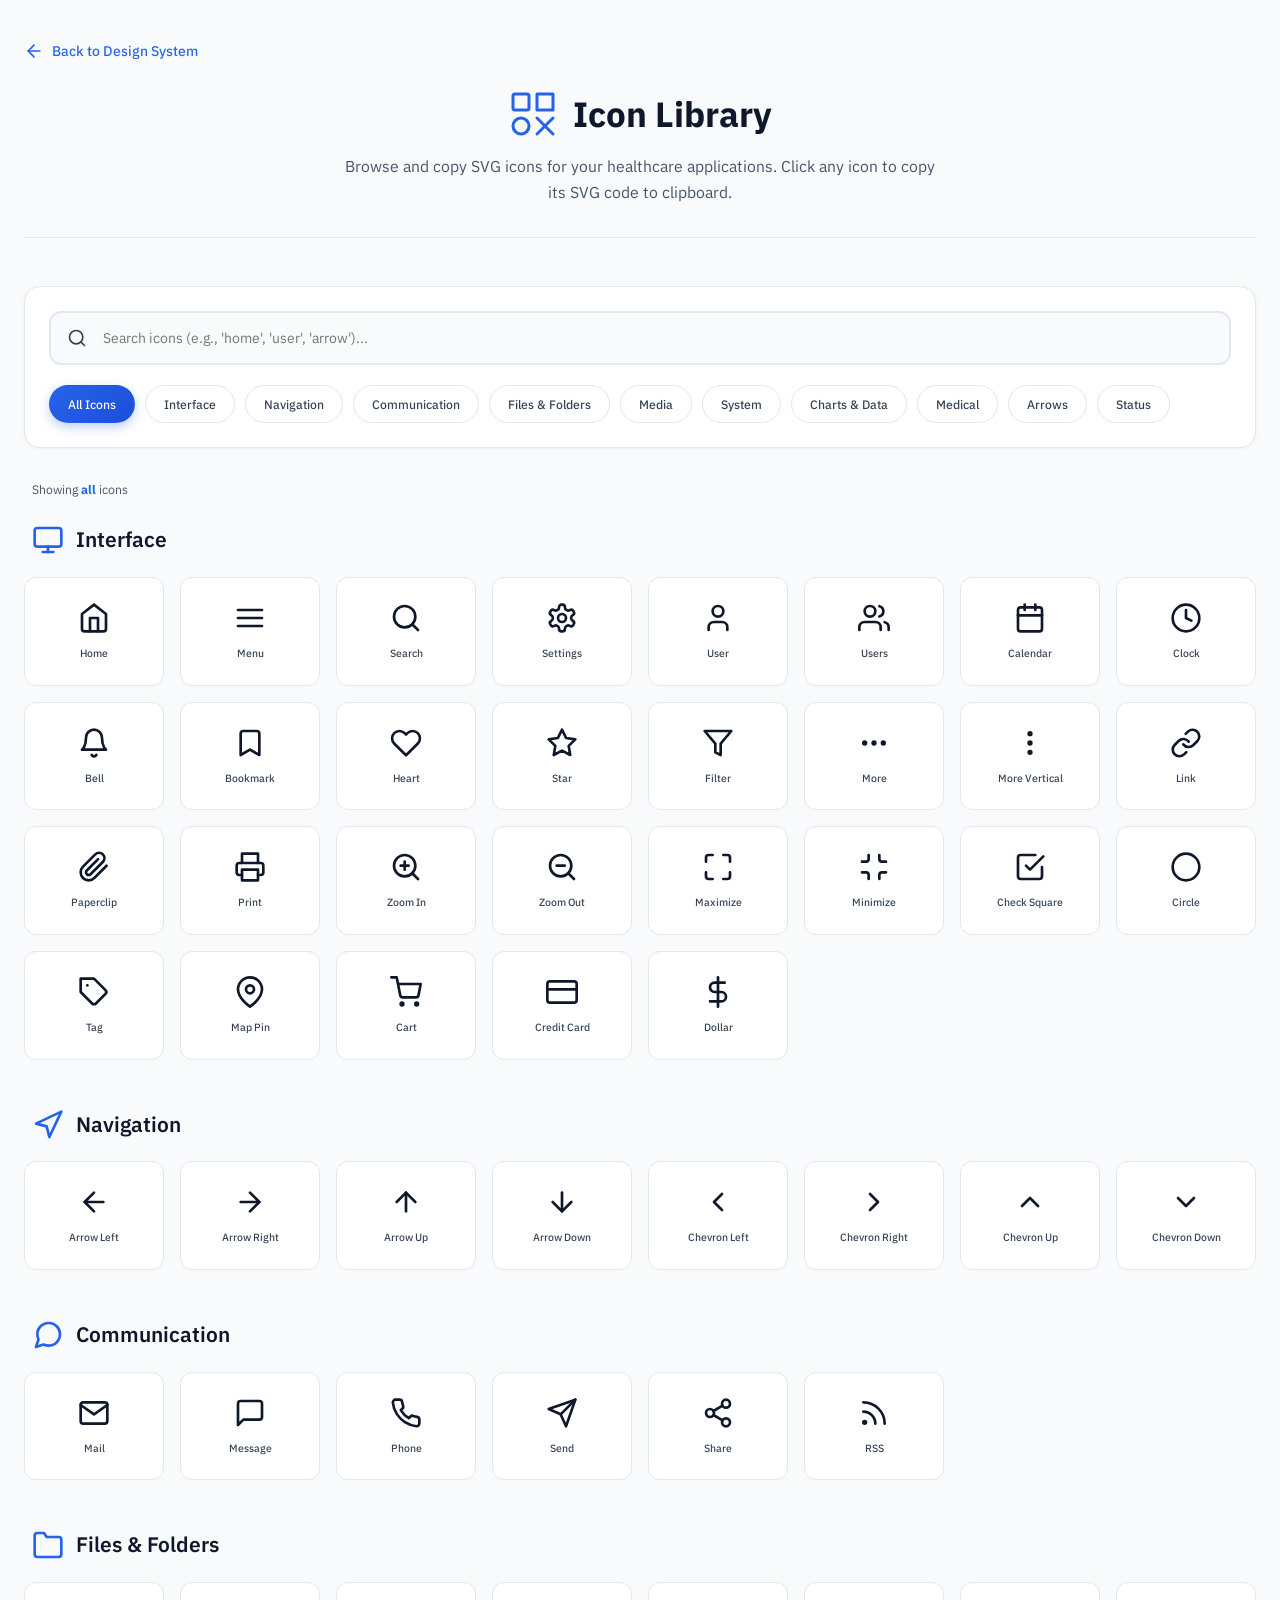
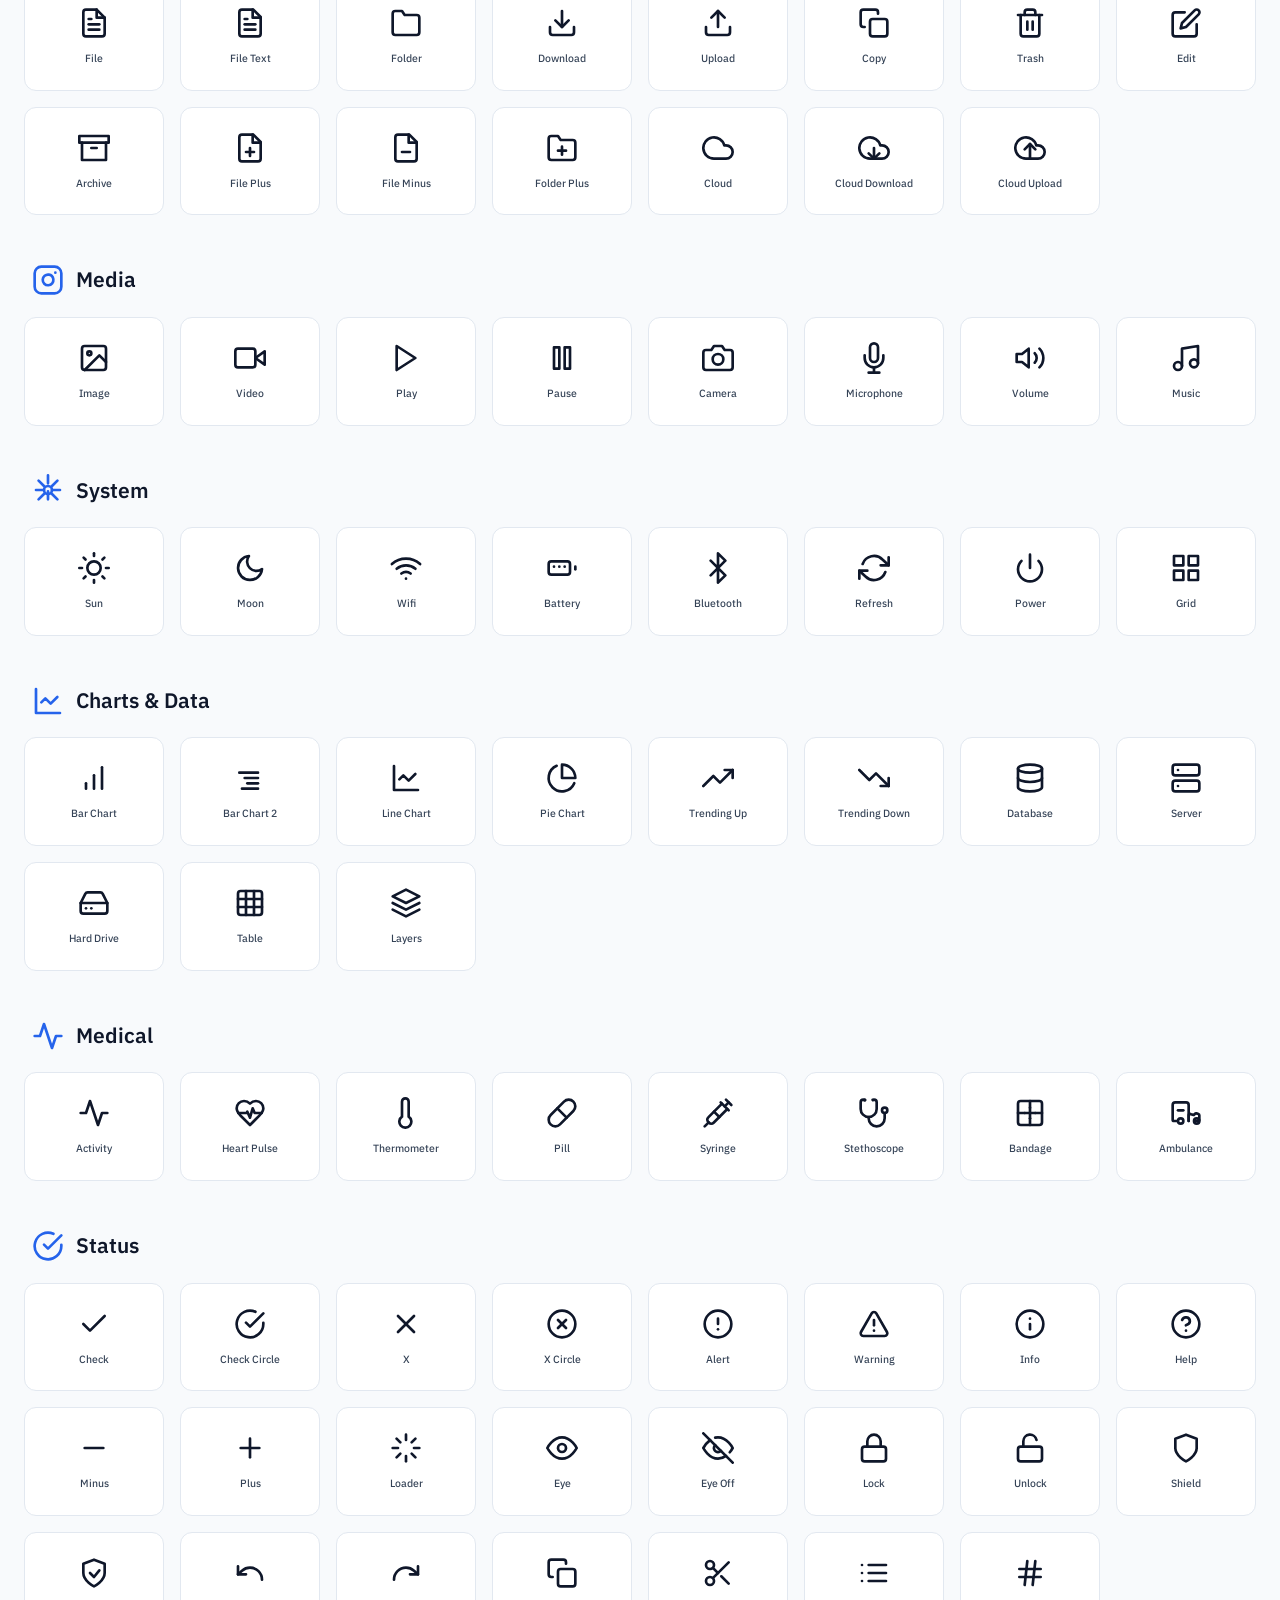
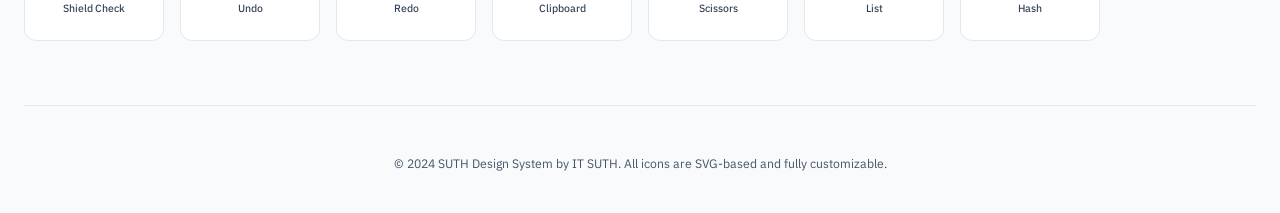
==== commit c55e18d7: "Initialize project" ====
--- a/icons.html
+++ b/icons.html
@@ -20,18 +20,9 @@
 
       body {
         font-family: "Anuphan", sans-serif;
-        background: linear-gradient(
-          180deg,
-          var(--slate-100) 0%,
-          var(--slate-50) 100%
-        );
-        color: var(--slate-800);
+        background: var(--bg-body);
+        color: var(--text-primary);
         min-height: 100vh;
-      }
-
-      [data-theme="dark"] body {
-        background: linear-gradient(180deg, #0f172a 0%, #1e293b 100%);
-        color: var(--slate-100);
       }
 
       .container {
@@ -49,13 +40,13 @@
       }
 
       [data-theme="dark"] .page-header {
-        border-bottom-color: var(--slate-700);
+        border-bottom-color: var(--border);
       }
 
       .page-title {
         font-size: 2.5rem;
         font-weight: 700;
-        color: var(--slate-800);
+        color: var(--text-primary);
         margin-bottom: 12px;
         display: flex;
         align-items: center;
@@ -64,18 +55,18 @@
       }
 
       [data-theme="dark"] .page-title {
-        color: var(--slate-100);
+        color: var(--text-primary);
       }
 
       .page-subtitle {
         font-size: 1.125rem;
-        color: var(--slate-500);
+        color: var(--text-muted);
         max-width: 600px;
         margin: 0 auto;
       }
 
       [data-theme="dark"] .page-subtitle {
-        color: var(--slate-400);
+        color: var(--text-secondary);
       }
 
       /* Back Link */
@@ -107,7 +98,7 @@
 
       [data-theme="dark"] .search-section {
         background: linear-gradient(145deg, #1e293b 0%, #0f172a 100%);
-        border-color: var(--slate-700);
+        border-color: var(--border);
       }
 
       .search-box {
@@ -123,14 +114,14 @@
         border: 2px solid var(--slate-200);
         border-radius: 12px;
         background: var(--slate-50);
-        color: var(--slate-800);
+        color: var(--text-primary);
         transition: all 0.2s;
       }
 
       [data-theme="dark"] .search-input {
         background: var(--slate-800);
-        border-color: var(--slate-600);
-        color: var(--slate-100);
+        border-color: var(--border);
+        color: var(--text-primary);
       }
 
       .search-input:focus {
@@ -150,7 +141,7 @@
         left: 18px;
         top: 50%;
         transform: translateY(-50%);
-        color: var(--slate-400);
+        color: var(--text-secondary);
         pointer-events: none;
       }
 
@@ -173,15 +164,15 @@
         border: 1px solid var(--slate-200);
         border-radius: 9999px;
         background: #ffffff;
-        color: var(--slate-600);
+        color: var(--text-secondary);
         cursor: pointer;
         transition: all 0.2s;
       }
 
       [data-theme="dark"] .category-btn {
         background: var(--slate-800);
-        border-color: var(--slate-600);
-        color: var(--slate-400);
+        border-color: var(--border);
+        color: var(--text-secondary);
       }
 
       .category-btn:hover {
@@ -204,13 +195,13 @@
       /* Results Count */
       .results-count {
         font-size: 0.875rem;
-        color: var(--slate-500);
+        color: var(--text-muted);
         margin-bottom: 24px;
         padding: 0 8px;
       }
 
       [data-theme="dark"] .results-count {
-        color: var(--slate-400);
+        color: var(--text-secondary);
       }
 
       .results-count strong {
@@ -225,7 +216,7 @@
       .category-title {
         font-size: 1.5rem;
         font-weight: 600;
-        color: var(--slate-800);
+        color: var(--text-primary);
         margin-bottom: 20px;
         display: flex;
         align-items: center;
@@ -234,7 +225,7 @@
       }
 
       [data-theme="dark"] .category-title {
-        color: var(--slate-100);
+        color: var(--text-primary);
       }
 
       .category-icon {
@@ -279,7 +270,7 @@
 
       [data-theme="dark"] .icon-card {
         background: linear-gradient(145deg, #1e293b 0%, #0f172a 100%);
-        border-color: var(--slate-700);
+        border-color: var(--border);
       }
 
       .icon-card:hover {
@@ -327,12 +318,12 @@
         width: 32px;
         height: 32px;
         margin: 0 auto 12px;
-        color: var(--slate-700);
+        color: var(--text-primary);
         transition: all 0.2s;
       }
 
       [data-theme="dark"] .icon-display {
-        color: var(--slate-300);
+        color: var(--text-secondary);
       }
 
       .icon-card:hover .icon-display {
@@ -343,21 +334,21 @@
       .icon-name {
         font-size: 0.75rem;
         font-weight: 500;
-        color: var(--slate-600);
+        color: var(--text-secondary);
         word-break: break-word;
         line-height: 1.4;
       }
 
       [data-theme="dark"] .icon-name {
-        color: var(--slate-400);
+        color: var(--text-secondary);
       }
 
       .icon-card:hover .icon-name {
-        color: var(--slate-800);
+        color: var(--text-primary);
       }
 
       [data-theme="dark"] .icon-card:hover .icon-name {
-        color: var(--slate-200);
+        color: var(--text-primary);
       }
 
       /* Copy Feedback */
@@ -397,33 +388,33 @@
       .no-results {
         text-align: center;
         padding: 64px 24px;
-        color: var(--slate-500);
+        color: var(--text-muted);
       }
 
       [data-theme="dark"] .no-results {
-        color: var(--slate-400);
+        color: var(--text-secondary);
       }
 
       .no-results-icon {
         width: 64px;
         height: 64px;
         margin: 0 auto 16px;
-        color: var(--slate-300);
+        color: var(--text-secondary);
       }
 
       [data-theme="dark"] .no-results-icon {
-        color: var(--slate-600);
+        color: var(--text-secondary);
       }
 
       .no-results h3 {
         font-size: 1.25rem;
         font-weight: 600;
         margin-bottom: 8px;
-        color: var(--slate-700);
+        color: var(--text-primary);
       }
 
       [data-theme="dark"] .no-results h3 {
-        color: var(--slate-300);
+        color: var(--text-secondary);
       }
 
       /* Hidden */
@@ -440,16 +431,16 @@
       }
 
       [data-theme="dark"] .page-footer {
-        border-top-color: var(--slate-700);
+        border-top-color: var(--border);
       }
 
       .page-footer p {
-        color: var(--slate-500);
+        color: var(--text-muted);
         font-size: 0.875rem;
       }
 
       [data-theme="dark"] .page-footer p {
-        color: var(--slate-400);
+        color: var(--text-secondary);
       }
     </style>
   </head>
--- a/suth-ds.min.css
+++ b/suth-ds.min.css
@@ -1 +1 @@
-@keyframes spin{to{transform:rotate(360deg)}}@keyframes checkmark-pop{0%{transform:rotate(45deg) scale(0)}50%{transform:rotate(45deg) scale(1.2)}to{transform:rotate(45deg) scale(1)}}@keyframes radio-pop{0%{transform:translate(-50%,-50%) scale(0)}50%{transform:translate(-50%,-50%) scale(1.3)}to{transform:translate(-50%,-50%) scale(1)}}@keyframes alert-icon-bounce{0%{transform:scale(0)}50%{transform:scale(1.2)}to{transform:scale(1)}}@keyframes dropdownIn{0%{opacity:0;transform:translateY(-4px)}to{opacity:1;transform:translateY(0)}}@keyframes suth-toast-in{0%{opacity:0;transform:translateX(calc(100% + 24px))}to{opacity:1;transform:translateX(0)}}@keyframes suth-toast-out{0%{opacity:1;transform:translateX(0);max-height:120px;margin-bottom:0}to{opacity:0;transform:translateX(calc(100% + 24px));max-height:0;margin-bottom:-10px}}@keyframes fadeIn{0%{opacity:0}to{opacity:1}}@keyframes fadeInUp{0%{opacity:0;transform:translateY(10px)}to{opacity:1;transform:translateY(0)}}@keyframes fadeInDown{0%{opacity:0;transform:translateY(-10px)}to{opacity:1;transform:translateY(0)}}@keyframes scaleIn{0%{opacity:0;transform:scale(.95)}to{opacity:1;transform:scale(1)}}@keyframes slideInLeft{0%{opacity:0;transform:translateX(-20px)}to{opacity:1;transform:translateX(0)}}@keyframes slideInRight{0%{opacity:0;transform:translateX(20px)}to{opacity:1;transform:translateX(0)}}@keyframes icon-spin{0%{transform:rotate(0deg)}to{transform:rotate(360deg)}}@keyframes icon-pulse{0%,to{opacity:1;transform:scale(1)}50%{opacity:.7;transform:scale(1.05)}}@keyframes icon-bounce{0%,to{transform:translateY(0)}50%{transform:translateY(-4px)}}@keyframes shimmer{0%{transform:translateX(-100%)}to{transform:translateX(100%)}}@keyframes status-pulse{0%,to{transform:scale(1);opacity:.3}50%{transform:scale(1.5);opacity:0}}@font-face{font-family:"SUT";src:url("Fonts/SUT Light ver 1.00.woff2")format("woff2"),url("Fonts/SUT Light ver 1.00.ttf")format("truetype");font-weight:300;font-style:normal;font-display:swap}@font-face{font-family:"SUT";src:url("Fonts/SUT Regular ver 1.00.woff2")format("woff2"),url("Fonts/SUT Regular ver 1.00.ttf")format("truetype");font-weight:400;font-style:normal;font-display:swap}@font-face{font-family:"SUT";src:url("Fonts/SUT Bold ver 1.00.woff2")format("woff2"),url("Fonts/SUT Bold ver 1.00.ttf")format("truetype");font-weight:700;font-style:normal;font-display:swap}:root{--primary-50:#eff6ff;--primary-100:#dbeafe;--primary-200:#bfdbfe;--primary-300:#93c5fd;--primary-400:#60a5fa;--primary-500:#3b82f6;--primary-600:#2563eb;--primary-700:#1d4ed8;--primary-800:#1e40af;--primary-900:#1e3a8a;--primary-950:#172554;--success-50:#ecfdf5;--success-100:#d1fae5;--success-200:#a7f3d0;--success-300:#6ee7b7;--success-400:#34d399;--success-500:#10b981;--success-600:#059669;--success-700:#047857;--success-800:#065f46;--success-900:#064e3b;--success-950:#022c22;--warning-50:#fffbeb;--warning-100:#fef3c7;--warning-200:#fde68a;--warning-300:#fcd34d;--warning-400:#fbbf24;--warning-500:#f59e0b;--warning-600:#d97706;--warning-700:#b45309;--warning-800:#92400e;--warning-900:#78350f;--warning-950:#451a03;--error-50:#fef2f2;--error-100:#fee2e2;--error-200:#fecaca;--error-300:#fca5a5;--error-400:#f87171;--error-500:#ef4444;--error-600:#dc2626;--error-700:#b91c1c;--error-800:#991b1b;--error-900:#7f1d1d;--error-950:#450a0a;--info-50:#ecfeff;--info-100:#cffafe;--info-200:#a5f3fc;--info-300:#67e8f9;--info-400:#22d3ee;--info-500:#06b6d4;--info-600:#0891b2;--info-700:#0e7490;--info-800:#155e75;--info-900:#164e63;--info-950:#083344;--slate-50:#f8fafc;--slate-100:#f1f5f9;--slate-200:#e2e8f0;--slate-300:#cbd5e1;--slate-400:#94a3b8;--slate-500:#64748b;--slate-600:#475569;--slate-700:#334155;--slate-800:#1e293b;--slate-900:#0f172a;--slate-950:#020617;--purple-50:#faf5ff;--purple-100:#f3e8ff;--purple-500:#a855f7;--purple-600:#9333ea;--purple-700:#7c3aed;--pink-50:#fdf2f8;--pink-100:#fce7f3;--pink-500:#ec4899;--pink-600:#db2777;--pink-700:#be185d;--font-base:"Anuphan", sans-serif;--font-sut:"SUT", "Anuphan", sans-serif;--font-mono:"JetBrains Mono", "Fira Code", monospace;--text-primary:var(--slate-900);--text-secondary:var(--slate-600);--text-muted:var(--slate-500);--text-inverse:#ffffff;--bg-body:var(--slate-50);--bg-surface:#ffffff;--bg-elevated:#ffffff;--bg-sunken:var(--slate-100);--bg-overlay:rgba(0, 0, 0, 0.5);--bg-primary:var(--bg-surface);--bg-secondary:var(--bg-body);--border-color:var(--slate-300);--border-subtle:var(--slate-100);--border-strong:var(--slate-500);--input-bg:#ffffff;--input-border:var(--slate-400);--input-text:var(--text-primary);--input-placeholder:var(--slate-400);--input-focus-border:var(--primary-500);--input-focus-ring:var(--primary-200);--input-disabled-bg:var(--slate-100);--btn-primary-bg:var(--primary-600);--btn-primary-text:#ffffff;--btn-primary-hover:var(--primary-700);--card-bg:#ffffff;--card-border:var(--slate-400);--card-header-bg:var(--slate-50);--card-footer-bg:var(--slate-50);--sidebar-bg:#ffffff;--sidebar-border:var(--slate-200);--sidebar-item-hover:var(--slate-100);--sidebar-item-active-bg:var(--primary-50);--sidebar-item-active-text:var(--primary-700);--navbar-bg:#ffffff;--navbar-border:var(--slate-200);--nav-link-hover:var(--slate-100);--nav-link-active-bg:var(--primary-50);--nav-link-active-text:var(--primary-700);--dropdown-bg:#ffffff;--dropdown-border:var(--slate-200);--dropdown-item-hover:var(--slate-100);--dropdown-item-active-bg:var(--primary-50);--modal-bg:#ffffff;--modal-header-bg:transparent;--modal-footer-bg:var(--slate-50);--table-header-bg:var(--slate-50);--table-row-hover:var(--slate-50);--table-border:var(--slate-200);--table-striped-bg:var(--slate-50);--tooltip-bg:var(--slate-800);--tooltip-text:#ffffff;--badge-soft-bg:var(--primary-50);--badge-soft-text:var(--primary-700);--accordion-bg:#ffffff;--accordion-header-hover:var(--slate-50);--accordion-border:var(--slate-200);--tab-bg:transparent;--tab-active-bg:#ffffff;--tab-active-border:var(--primary-600);--tab-active-text:var(--primary-600);--timeline-content-bg:#ffffff;--timeline-dot-bg:var(--bg-body);--list-group-bg:#ffffff;--list-group-hover:var(--slate-50);--pagination-bg:#ffffff;--pagination-hover:var(--slate-50);--pagination-border:var(--slate-200);--toast-bg:#ffffff;--toast-border:var(--slate-200);--toast-shadow:var(--shadow-xl);--ui-bg:#ffffff;--ui-bg-elevated:var(--slate-50);--ui-bg-sunken:var(--slate-100);--ui-bg-hover:var(--slate-100);--ui-bg-active:var(--primary-50);--ui-bg-overlay:rgba(0, 0, 0, 0.03);--code-bg:var(--slate-100);--code-text:var(--error-600);--pre-bg:var(--slate-900);--pre-text:var(--slate-100);--shadow-xs:0 1px 2px 0 rgba(0, 0, 0, 0.05);--shadow-sm:0 1px 3px 0 rgba(0, 0, 0, 0.1), 0 1px 2px -1px rgba(0, 0, 0, 0.1);--shadow-md:0 4px 6px -1px rgba(0, 0, 0, 0.1), 0 2px 4px -2px rgba(0, 0, 0, 0.1);--shadow-lg:0 10px 15px -3px rgba(0, 0, 0, 0.1), 0 4px 6px -4px rgba(0, 0, 0, 0.1);--shadow-xl:0 20px 25px -5px rgba(0, 0, 0, 0.1), 0 8px 10px -6px rgba(0, 0, 0, 0.1);--shadow-2xl:0 25px 50px -12px rgba(0, 0, 0, 0.25);--space-0:0;--space-px:1px;--space-0-5:0.125rem;--space-1:0.25rem;--space-2:0.5rem;--space-3:0.75rem;--space-4:1rem;--space-5:1.25rem;--space-6:1.5rem;--space-8:2rem;--space-10:2.5rem;--space-12:3rem;--space-16:4rem;--space-20:5rem;--space-24:6rem;--radius-none:0;--radius-sm:4px;--radius-md:6px;--radius-lg:8px;--radius-xl:12px;--radius-2xl:16px;--radius-3xl:24px;--radius-full:9999px;--transition-fast:100ms;--transition-base:150ms;--transition-slow:300ms;--header-height:60px;--sidebar-width:240px;--footer-height:48px;--surface:var(--bg-surface);--surface-elevated:var(--bg-elevated);--surface-sunken:var(--bg-sunken);--text:var(--text-primary);--border:var(--border-color);--accent:var(--primary-600);--accent-hover:var(--primary-700);--accent-contrast:var(--text-inverse);--focus-ring:var(--primary-500);--focus-ring-offset:var(--surface)}@media (prefers-color-scheme:dark){:root{--text-primary:var(--slate-100);--text-secondary:var(--slate-400);--text-muted:var(--slate-400);--text-inverse:var(--slate-900);--bg-body:var(--slate-950);--bg-surface:var(--slate-900);--bg-elevated:var(--slate-800);--bg-sunken:var(--slate-950);--bg-overlay:rgba(0, 0, 0, 0.7);--bg-primary:var(--bg-surface);--bg-secondary:var(--bg-body);--border-color:var(--slate-600);--border-subtle:var(--slate-800);--border-strong:var(--slate-500);--input-bg:var(--slate-900);--input-border:var(--slate-500);--input-text:var(--text-primary);--input-placeholder:var(--slate-500);--input-focus-border:var(--primary-400);--input-focus-ring:rgba(37, 99, 235, 0.3);--input-disabled-bg:var(--slate-800);--btn-primary-bg:var(--primary-600);--btn-primary-text:#ffffff;--btn-primary-hover:var(--primary-500);--card-bg:var(--slate-900);--card-border:var(--slate-500);--card-header-bg:var(--slate-800);--card-footer-bg:var(--slate-800);--sidebar-bg:var(--slate-900);--sidebar-border:var(--slate-700);--sidebar-item-hover:var(--slate-800);--sidebar-item-active-bg:rgba(37, 99, 235, 0.2);--sidebar-item-active-text:var(--primary-400);--navbar-bg:var(--slate-900);--navbar-border:var(--slate-700);--nav-link-hover:var(--slate-800);--nav-link-active-bg:rgba(37, 99, 235, 0.2);--nav-link-active-text:var(--primary-400);--dropdown-bg:var(--slate-900);--dropdown-border:var(--slate-700);--dropdown-item-hover:var(--slate-800);--dropdown-item-active-bg:rgba(37, 99, 235, 0.2);--modal-bg:var(--slate-900);--modal-header-bg:transparent;--modal-footer-bg:var(--slate-800);--table-header-bg:var(--slate-800);--table-row-hover:var(--slate-800);--table-border:var(--slate-700);--table-striped-bg:var(--slate-800);--tooltip-bg:var(--slate-200);--tooltip-text:var(--slate-900);--badge-soft-bg:rgba(37, 99, 235, 0.2);--badge-soft-text:var(--primary-400);--accordion-bg:var(--slate-900);--accordion-header-hover:var(--slate-800);--accordion-border:var(--slate-700);--tab-bg:transparent;--tab-active-bg:var(--slate-800);--tab-active-border:var(--primary-400);--tab-active-text:var(--primary-400);--timeline-content-bg:var(--slate-800);--timeline-dot-bg:var(--slate-950);--list-group-bg:var(--slate-900);--list-group-hover:var(--slate-800);--pagination-bg:var(--slate-900);--pagination-hover:var(--slate-800);--pagination-border:var(--slate-700);--toast-bg:var(--slate-900);--toast-border:var(--slate-700);--toast-shadow:0 25px 50px -12px rgba(0, 0, 0, 0.6);--ui-bg:var(--slate-900);--ui-bg-elevated:var(--slate-800);--ui-bg-sunken:var(--slate-950);--ui-bg-hover:var(--slate-800);--ui-bg-active:rgba(37, 99, 235, 0.15);--ui-bg-overlay:rgba(255, 255, 255, 0.05);--code-bg:var(--slate-800);--code-text:var(--error-400);--pre-bg:var(--slate-950);--pre-text:var(--slate-200);--shadow-xs:0 1px 2px 0 rgba(0, 0, 0, 0.3);--shadow-sm:0 1px 3px 0 rgba(0, 0, 0, 0.4), 0 1px 2px -1px rgba(0, 0, 0, 0.4);--shadow-md:0 4px 6px -1px rgba(0, 0, 0, 0.4), 0 2px 4px -2px rgba(0, 0, 0, 0.4);--shadow-lg:0 10px 15px -3px rgba(0, 0, 0, 0.5), 0 4px 6px -4px rgba(0, 0, 0, 0.5);--shadow-xl:0 20px 25px -5px rgba(0, 0, 0, 0.5), 0 8px 10px -6px rgba(0, 0, 0, 0.5);--shadow-2xl:0 25px 50px -12px rgba(0, 0, 0, 0.7);--surface:var(--bg-surface);--surface-elevated:var(--bg-elevated);--surface-sunken:var(--bg-sunken);--text:var(--text-primary);--border:var(--border-color);--accent:var(--primary-400);--accent-hover:var(--primary-500);--accent-contrast:var(--text-inverse);--focus-ring:var(--primary-400);--focus-ring-offset:var(--surface)}}[data-theme=dark],[data-theme=light]{--bg-primary:var(--bg-surface);--bg-secondary:var(--bg-body);--border-strong:var(--slate-500);--input-text:var(--text-primary);--btn-primary-bg:var(--primary-600);--btn-primary-text:#ffffff;--modal-header-bg:transparent;--tab-bg:transparent;--surface:var(--bg-surface);--surface-elevated:var(--bg-elevated);--surface-sunken:var(--bg-sunken);--text:var(--text-primary);--border:var(--border-color);--accent-contrast:var(--text-inverse);--focus-ring-offset:var(--surface)}[data-theme=dark]{--text-primary:var(--slate-100);--text-secondary:var(--slate-400);--text-muted:var(--slate-400);--text-inverse:var(--slate-900);--bg-body:var(--slate-950);--bg-surface:var(--slate-900);--bg-elevated:var(--slate-800);--bg-sunken:var(--slate-950);--bg-overlay:rgba(0, 0, 0, 0.7);--border-color:var(--slate-600);--border-subtle:var(--slate-800);--input-bg:var(--slate-900);--input-border:var(--slate-500);--input-placeholder:var(--slate-500);--input-focus-border:var(--primary-400);--input-focus-ring:rgba(37, 99, 235, 0.3);--input-disabled-bg:var(--slate-800);--btn-primary-hover:var(--primary-500);--card-bg:var(--slate-900);--card-border:var(--slate-500);--card-header-bg:var(--slate-800);--card-footer-bg:var(--slate-800);--sidebar-bg:var(--slate-900);--sidebar-border:var(--slate-700);--sidebar-item-hover:var(--slate-800);--sidebar-item-active-bg:rgba(37, 99, 235, 0.2);--sidebar-item-active-text:var(--primary-400);--navbar-bg:var(--slate-900);--navbar-border:var(--slate-700);--nav-link-hover:var(--slate-800);--nav-link-active-bg:rgba(37, 99, 235, 0.2);--nav-link-active-text:var(--primary-400);--dropdown-bg:var(--slate-900);--dropdown-border:var(--slate-700);--dropdown-item-hover:var(--slate-800);--dropdown-item-active-bg:rgba(37, 99, 235, 0.2);--modal-bg:var(--slate-900);--modal-footer-bg:var(--slate-800);--table-header-bg:var(--slate-800);--table-row-hover:var(--slate-800);--table-border:var(--slate-700);--table-striped-bg:var(--slate-800);--tooltip-bg:var(--slate-200);--tooltip-text:var(--slate-900);--badge-soft-bg:rgba(37, 99, 235, 0.2);--badge-soft-text:var(--primary-400);--accordion-bg:var(--slate-900);--accordion-header-hover:var(--slate-800);--accordion-border:var(--slate-700);--tab-active-bg:var(--slate-800);--tab-active-border:var(--primary-400);--tab-active-text:var(--primary-400);--timeline-content-bg:var(--slate-800);--timeline-dot-bg:var(--slate-950);--list-group-bg:var(--slate-900);--list-group-hover:var(--slate-800);--pagination-bg:var(--slate-900);--pagination-hover:var(--slate-800);--pagination-border:var(--slate-700);--toast-bg:var(--slate-900);--toast-border:var(--slate-700);--toast-shadow:0 25px 50px -12px rgba(0, 0, 0, 0.6);--ui-bg:var(--slate-900);--ui-bg-elevated:var(--slate-800);--ui-bg-sunken:var(--slate-950);--ui-bg-hover:var(--slate-800);--ui-bg-active:rgba(37, 99, 235, 0.15);--ui-bg-overlay:rgba(255, 255, 255, 0.05);--code-bg:var(--slate-800);--code-text:var(--error-400);--pre-bg:var(--slate-950);--pre-text:var(--slate-200);--shadow-xs:0 1px 2px 0 rgba(0, 0, 0, 0.3);--shadow-sm:0 1px 3px 0 rgba(0, 0, 0, 0.4), 0 1px 2px -1px rgba(0, 0, 0, 0.4);--shadow-md:0 4px 6px -1px rgba(0, 0, 0, 0.4), 0 2px 4px -2px rgba(0, 0, 0, 0.4);--shadow-lg:0 10px 15px -3px rgba(0, 0, 0, 0.5), 0 4px 6px -4px rgba(0, 0, 0, 0.5);--shadow-xl:0 20px 25px -5px rgba(0, 0, 0, 0.5), 0 8px 10px -6px rgba(0, 0, 0, 0.5);--shadow-2xl:0 25px 50px -12px rgba(0, 0, 0, 0.7);--accent:var(--primary-400);--accent-hover:var(--primary-500);--focus-ring:var(--primary-400)}[data-theme=light]{--text-primary:var(--slate-900);--text-secondary:var(--slate-600);--text-muted:var(--slate-500);--text-inverse:#ffffff;--bg-body:var(--slate-50);--bg-surface:#ffffff;--bg-elevated:#ffffff;--bg-sunken:var(--slate-100);--bg-overlay:rgba(0, 0, 0, 0.5);--border-color:var(--slate-300);--border-subtle:var(--slate-100);--input-bg:#ffffff;--input-border:var(--slate-400);--input-placeholder:var(--slate-400);--input-focus-border:var(--primary-500);--input-focus-ring:var(--primary-200);--input-disabled-bg:var(--slate-100);--btn-primary-hover:var(--primary-700);--card-bg:#ffffff;--card-border:var(--slate-400);--card-header-bg:var(--slate-50);--card-footer-bg:var(--slate-50);--sidebar-bg:#ffffff;--sidebar-border:var(--slate-200);--sidebar-item-hover:var(--slate-100);--sidebar-item-active-bg:var(--primary-50);--sidebar-item-active-text:var(--primary-700);--navbar-bg:#ffffff;--navbar-border:var(--slate-200);--nav-link-hover:var(--slate-100);--nav-link-active-bg:var(--primary-50);--nav-link-active-text:var(--primary-700);--dropdown-bg:#ffffff;--dropdown-border:var(--slate-200);--dropdown-item-hover:var(--slate-100);--dropdown-item-active-bg:var(--primary-50);--modal-bg:#ffffff;--modal-footer-bg:var(--slate-50);--table-header-bg:var(--slate-50);--table-row-hover:var(--slate-50);--table-border:var(--slate-200);--table-striped-bg:var(--slate-50);--tooltip-bg:var(--slate-800);--tooltip-text:#ffffff;--badge-soft-bg:var(--primary-50);--badge-soft-text:var(--primary-700);--accordion-bg:#ffffff;--accordion-header-hover:var(--slate-50);--accordion-border:var(--slate-200);--tab-active-bg:#ffffff;--tab-active-border:var(--primary-600);--tab-active-text:var(--primary-600);--timeline-content-bg:#ffffff;--timeline-dot-bg:var(--bg-body);--list-group-bg:#ffffff;--list-group-hover:var(--slate-50);--pagination-bg:#ffffff;--pagination-hover:var(--slate-50);--pagination-border:var(--slate-200);--toast-bg:#ffffff;--toast-border:var(--slate-200);--toast-shadow:var(--shadow-xl);--ui-bg:#ffffff;--ui-bg-elevated:var(--slate-50);--ui-bg-sunken:var(--slate-100);--ui-bg-hover:var(--slate-100);--ui-bg-active:var(--primary-50);--ui-bg-overlay:rgba(0, 0, 0, 0.03);--code-bg:var(--slate-100);--code-text:var(--error-600);--pre-bg:var(--slate-900);--pre-text:var(--slate-100);--shadow-xs:0 1px 2px 0 rgba(0, 0, 0, 0.05);--shadow-sm:0 1px 3px 0 rgba(0, 0, 0, 0.1), 0 1px 2px -1px rgba(0, 0, 0, 0.1);--shadow-md:0 4px 6px -1px rgba(0, 0, 0, 0.1), 0 2px 4px -2px rgba(0, 0, 0, 0.1);--shadow-lg:0 10px 15px -3px rgba(0, 0, 0, 0.1), 0 4px 6px -4px rgba(0, 0, 0, 0.1);--shadow-xl:0 20px 25px -5px rgba(0, 0, 0, 0.1), 0 8px 10px -6px rgba(0, 0, 0, 0.1);--shadow-2xl:0 25px 50px -12px rgba(0, 0, 0, 0.25);--accent:var(--primary-600);--accent-hover:var(--primary-700);--focus-ring:var(--primary-500)}.font-anuphan{font-family:"Anuphan",sans-serif}.font-sut{font-family:"SUT","Anuphan",sans-serif}.font-mono{font-family:var(--font-mono)}*,::after,::before{box-sizing:border-box}html{font-size:14px;-webkit-font-smoothing:antialiased;-moz-osx-font-smoothing:grayscale;scroll-behavior:smooth}body{font-family:var(--font-base);color:var(--text-primary);background:var(--bg-body);line-height:1.6}.heading-1,.heading-2{font-size:2.25rem;font-weight:700;line-height:1.2;color:var(--text-primary);letter-spacing:-.025em}.heading-2{font-size:1.875rem;line-height:1.25}.heading-3,.heading-4,.heading-5,.heading-6{font-size:1.5rem;font-weight:600;line-height:1.3;color:var(--text-primary)}.heading-4,.heading-5,.heading-6{font-size:1.25rem;line-height:1.4}.heading-5,.heading-6{font-size:1.125rem}.heading-6{font-size:1rem}.text-sm,.text-xs{font-size:.75rem;line-height:1.5}.text-sm{font-size:.8125rem}.text-base,.text-lg{font-size:.875rem;line-height:1.6}.text-lg{font-size:1rem}.text-xl{font-size:1.125rem;line-height:1.5}.text-2xl{font-size:1.25rem;line-height:1.4}.text-3xl{font-size:1.5rem;line-height:1.3}.text-light{font-weight:300}.text-normal{font-weight:400}.text-medium{font-weight:500}.text-semibold{font-weight:600}.text-bold{font-weight:700}.text-lead{font-size:1.125rem;color:var(--text-secondary)}.text-small{font-size:.75rem}.text-muted,.text-small{color:var(--text-muted)}.text-secondary{color:var(--text-secondary)}.text-primary{color:var(--text-primary)}.text-left{text-align:left}.text-center{text-align:center}.text-right{text-align:right}.text-justify{text-align:justify}.truncate{overflow:hidden;text-overflow:ellipsis;white-space:nowrap}.line-clamp-2,.line-clamp-3{display:-webkit-box;-webkit-line-clamp:2;-webkit-box-orient:vertical;overflow:hidden}.line-clamp-3{-webkit-line-clamp:3}.list-decimal,.list-disc{list-style-type:disc;padding-left:1.5rem}.list-decimal{list-style-type:decimal}.list-none{list-style-type:none;padding-left:0}.list-item{padding:var(--space-2)0;border-bottom:1px solid var(--border-color)}.data-table tbody tr:last-child td,.list-item:last-child{border-bottom:none}.blockquote{padding:var(--space-4) var(--space-6);margin:var(--space-6)0;border-left:4px solid var(--primary-500);background:var(--bg-sunken);font-style:italic;color:var(--text-secondary)}.blockquote-footer{margin-top:var(--space-2);font-size:.875rem;font-style:normal;color:var(--text-muted)}code,pre{font-family:var(--font-mono)}code{font-size:.85em;padding:.2em .4em;background:var(--code-bg);border-radius:var(--radius-sm);color:var(--code-text)}pre{font-size:.8125rem;padding:var(--space-4);background:var(--pre-bg);color:var(--pre-text);border-radius:var(--radius-lg);overflow-x:auto;line-height:1.5}pre code{background:0 0;padding:0;color:inherit}.btn,.link{text-decoration:none}.link{color:var(--primary-600);transition:color var(--transition-base)}.link:hover{color:var(--primary-700);text-decoration:underline}.btn{display:inline-flex;align-items:center;justify-content:center;gap:8px;font-family:inherit;font-weight:500;font-size:.875rem;line-height:1.5;padding:10px 20px;min-height:40px;border:0;border-radius:var(--radius-md);cursor:pointer;transition:all var(--transition-base);white-space:nowrap;vertical-align:middle;user-select:none;-webkit-user-select:none}.btn:focus{outline:0;box-shadow:0 0 0 3px var(--primary-100)}.btn:focus-visible{outline:2px solid var(--focus-ring, var(--primary-500));outline-offset:2px;box-shadow:none}.btn:active:not(:disabled):not(.is-disabled){transform:translateY(1px)}.btn.is-disabled,.btn:disabled{opacity:.5;cursor:not-allowed;pointer-events:none}.btn.is-loading{position:relative;color:transparent!important;pointer-events:none}.btn.is-loading::after{content:"";position:absolute;width:16px;height:16px;top:50%;left:50%;margin-top:-8px;margin-left:-8px;border:2px solid rgba(255,255,255,.8);border-right-color:transparent;border-radius:50%;animation:spin .8s linear infinite}.btn-light.is-loading::after,.btn-outline-primary.is-loading::after,.btn-outline-secondary.is-loading::after,.btn-secondary.is-loading::after{border-color:var(--slate-400);border-right-color:transparent}.btn-xs{padding:6px 12px;font-size:.75rem;min-height:28px;gap:6px}.btn-sm{padding:8px 16px;font-size:.8125rem;min-height:32px;gap:8px}.btn-md{padding:10px 20px;font-size:.875rem;min-height:40px;gap:8px}.btn-lg{padding:12px 24px;font-size:.9375rem;min-height:48px;gap:10px}.btn-xl{padding:14px 28px;font-size:1rem;min-height:56px;gap:12px}.btn .fa,.btn .fab,.btn .fad,.btn .fal,.btn .far,.btn .fas,.btn i{font-size:.875em;line-height:1}.btn-icon{aspect-ratio:1;min-width:auto}.btn-icon.btn-xs{width:28px;height:28px}.btn-icon.btn-sm{width:32px;height:32px}.btn-icon.btn-md{width:40px;height:40px}.btn-icon.btn-lg{width:48px;height:48px}.btn-icon.btn-xl{width:56px;height:56px}.btn-icon-left{padding-left:calc(var(--space-3) + 4px)}.btn-icon-right{padding-right:calc(var(--space-3) + 4px)}.btn-primary{background:var(--btn-primary-bg);color:var(--btn-primary-text)}.btn-primary:hover:not(:disabled){background:var(--btn-primary-hover);transform:translateY(-1px);box-shadow:var(--shadow-md),0 4px 8px -2px rgba(37,99,235,.3)}.btn-success{background:var(--success-600);color:var(--text-inverse)}.btn-success:hover:not(:disabled){background:var(--success-700);box-shadow:var(--shadow-md),0 4px 8px -2px rgba(5,150,105,.3)}.btn-danger{background:var(--error-600);color:var(--text-inverse)}.btn-danger:hover:not(:disabled){background:var(--error-700);box-shadow:var(--shadow-md),0 4px 8px -2px rgba(220,38,38,.3)}.btn-warning{background:var(--warning-500);color:var(--text-inverse)}.btn-warning:hover:not(:disabled){background:var(--warning-600);box-shadow:var(--shadow-md),0 4px 8px -2px rgba(217,119,6,.3)}.btn-info{background:var(--info-500);color:var(--text-inverse)}.btn-info:hover:not(:disabled){background:var(--info-600);box-shadow:var(--shadow-md),0 4px 8px -2px rgba(8,145,178,.3)}.btn-soft-primary{background:var(--primary-50);color:var(--primary-700)}.btn-soft-primary:hover:not(:disabled){background:var(--primary-100)}.btn-soft-success{background:var(--success-50);color:var(--success-700)}.btn-soft-success:hover:not(:disabled){background:var(--success-100)}.btn-soft-danger{background:var(--error-50);color:var(--error-700)}.btn-soft-danger:hover:not(:disabled){background:var(--error-100)}.btn-soft-warning{background:var(--warning-50);color:var(--warning-700)}.btn-soft-warning:hover:not(:disabled){background:var(--warning-100)}.btn-soft-info{background:var(--info-50);color:var(--info-700)}.btn-soft-info:hover:not(:disabled){background:var(--info-100)}.btn-outline-primary{background:0 0;color:var(--primary-600);border:1px solid var(--primary-500)}.btn-outline-primary:hover:not(:disabled){background:var(--primary-50)}.btn-outline-secondary{background:0 0;color:var(--text-secondary);border:1px solid var(--border-color)}.btn-outline-secondary:hover:not(:disabled){background:var(--slate-50);border-color:var(--slate-300)}.btn-outline-success{background:0 0;color:var(--success-600);border:1px solid var(--success-500)}.btn-outline-success:hover:not(:disabled){background:var(--success-50)}.btn-outline-danger{background:0 0;color:var(--error-600);border:1px solid var(--error-500)}.btn-outline-danger:hover:not(:disabled){background:var(--error-50)}.btn-ghost-primary{background:0 0;color:var(--primary-600)}.btn-ghost-primary:hover:not(:disabled){background:var(--primary-50)}.btn-ghost-secondary{background:0 0;color:var(--text-secondary)}.btn-ghost-secondary:hover:not(:disabled){background:var(--slate-100)}.btn-group{display:inline-flex;border-radius:var(--radius-md);overflow:hidden}.btn-group .btn{border-radius:0}.btn-group .btn:not(:last-child){border-right:1px solid rgba(255,255,255,.2)}.btn-group .btn:first-child{border-radius:var(--radius-md)0 0 var(--radius-md)}.btn-group .btn:last-child{border-radius:0 var(--radius-md) var(--radius-md)0}.btn-group-separated{display:inline-flex;gap:var(--space-2)}.btn-icon{width:36px;height:36px;padding:0;border-radius:var(--radius-md)}.btn-icon-sm{width:28px;height:28px}.btn-icon-lg{width:44px;height:44px}.form-group{margin-bottom:var(--space-4)}.form-label{display:block;font-size:.8125rem;font-weight:500;color:var(--text-primary);margin-bottom:var(--space-2)}.form-label .required{color:var(--error-600);margin-left:var(--space-1)}.form-input,.form-select,.form-textarea{width:100%;padding:var(--space-2) var(--space-4);font-family:inherit;font-size:.8125rem;background:var(--input-bg);border:1px solid var(--input-border);border-radius:var(--radius-md);transition:all var(--transition-base)}.form-input:focus,.form-select:focus,.form-textarea:focus{outline:0;border-color:var(--input-focus-border);box-shadow:0 0 0 3px var(--input-focus-ring)}.form-input:focus-visible,.form-select:focus-visible,.form-textarea:focus-visible{outline:2px solid var(--focus-ring, var(--primary-500));outline-offset:1px}.form-input::placeholder,.form-textarea::placeholder{color:var(--input-placeholder)}.form-input.is-disabled,.form-input:disabled,.form-select.is-disabled,.form-select:disabled,.form-textarea.is-disabled,.form-textarea:disabled{background:var(--input-disabled-bg);color:var(--text-muted);cursor:not-allowed}.form-input.is-error,.form-select.is-error,.form-textarea.is-error{border-color:var(--error-500);box-shadow:0 0 0 3px var(--error-100)}.form-input.is-success,.form-select.is-success,.form-textarea.is-success{border-color:var(--success-500);box-shadow:0 0 0 3px var(--success-100)}.form-input-sm{padding:var(--space-1) var(--space-3);font-size:.75rem}.form-input-lg{padding:var(--space-3) var(--space-5);font-size:.875rem}.input-icon-wrapper{position:relative}.input-icon{position:absolute;left:var(--space-3);top:50%;transform:translateY(-50%);color:var(--text-muted);pointer-events:none}.input-icon-wrapper .form-input{padding-left:var(--space-10)}.input-icon-right{left:auto;right:var(--space-3)}.input-icon-wrapper .form-input.has-icon-right{padding-left:var(--space-4);padding-right:var(--space-10)}.input-clear-wrapper{position:relative}.input-clear-btn{position:absolute;right:var(--space-3);top:50%;transform:translateY(-50%);width:18px;height:18px;border-radius:50%;background:var(--slate-300);border:0;cursor:pointer;display:flex;align-items:center;justify-content:center;padding:0;opacity:0;visibility:hidden;transition:all .2s ease}.input-clear-btn:hover{background:var(--slate-400)}.input-clear-wrapper .form-input.has-value~.input-clear-btn,.input-clear-wrapper .form-input:not(:placeholder-shown)+.input-clear-btn{opacity:1;visibility:visible}.input-clear-wrapper .form-input{padding-right:var(--space-10)}.floating-label-group{position:relative}.floating-label-group .form-input,.floating-label-group .form-select,.floating-label-group .form-textarea{padding-top:var(--space-5);padding-bottom:var(--space-2)}.floating-label{position:absolute;left:var(--space-4);top:50%;transform:translateY(-50%);font-size:.875rem;color:var(--text-muted);pointer-events:none;transition:all .2s ease;background:0 0;padding:0 4px;margin-left:-4px}.floating-label-group .form-input:focus~.floating-label,.floating-label-group .form-input:not(:placeholder-shown)~.floating-label,.floating-label-group .form-select:focus~.floating-label,.floating-label-group .form-select:has(option:checked:not([value=""]))~.floating-label,.floating-label-group .form-textarea:focus~.floating-label,.floating-label-group .form-textarea:not(:placeholder-shown)~.floating-label{top:0;transform:translateY(50%) scale(.75);color:var(--primary-600)}.floating-label-group .form-input.is-error~.floating-label,.floating-label-group .form-select.is-error~.floating-label{color:var(--error-500)}.floating-label-group .form-input.is-success~.floating-label,.floating-label-group .form-select.is-success~.floating-label{color:var(--success-500)}.char-counter-wrapper{position:relative}.char-counter{text-align:right;font-size:.75rem;color:var(--text-muted);margin-top:var(--space-1)}.char-counter.is-warning{color:var(--warning-500)}.char-counter.is-error{color:var(--error-500)}.password-strength-wrapper{margin-top:var(--space-2)}.password-strength-bar,.password-strength-segment{background:var(--slate-200);border-radius:var(--radius-full)}.password-strength-bar{height:4px;overflow:hidden;display:flex;gap:4px}.password-strength-segment{flex:1;transition:all .3s ease}.password-strength-segment.active{background:var(--error-500)}.password-strength-segment.active.medium{background:var(--warning-500)}.password-strength-segment.active.strong{background:var(--success-500)}.password-strength-text{font-size:.75rem;margin-top:var(--space-1);color:var(--text-muted)}.password-strength-text.weak{color:var(--error-500)}.password-strength-text.medium{color:var(--warning-500)}.password-strength-text.strong{color:var(--success-500)}.form-group{position:relative}.validation-icon{position:absolute;right:var(--space-4);top:38px;width:20px;height:20px;pointer-events:none;opacity:0;transition:opacity .2s ease}.form-input.is-error~.validation-icon.error,.form-input.is-success~.validation-icon.success{opacity:1}.form-input.is-error~.validation-icon.success,.form-input.is-success~.validation-icon.error{opacity:0}.form-input.is-error,.form-input.is-success{padding-right:var(--space-10)}.form-textarea{min-height:80px;resize:vertical}.form-textarea-sm{min-height:60px}.form-textarea-lg{min-height:120px}.form-select{appearance:none;background-image:url("data:image/svg+xml,%3Csvg xmlns='http://www.w3.org/2000/svg' width='16' height='16' viewBox='0 0 24 24' fill='none' stroke='%2364748B' stroke-width='2'%3E%3Cpolyline points='6 9 12 15 18 9'%3E%3C/polyline%3E%3C/svg%3E");background-repeat:no-repeat;background-position:right var(--space-3) center;padding-right:var(--space-10)}.form-check{display:flex;align-items:center;gap:var(--space-2);cursor:pointer}.form-check-input{width:20px;height:20px;border:2px solid var(--slate-300);background:var(--bg-primary);cursor:pointer;transition:all .2s cubic-bezier(.4,0,.2,1);flex-shrink:0;position:relative;appearance:none}.form-check-input[type=checkbox]{border-radius:6px}.form-check-input[type=radio]{border-radius:50%}.form-check-input:hover{border-color:var(--primary-400);box-shadow:0 0 0 4px rgba(37,99,235,.1)}.form-check-input:checked{background:var(--primary-600);border-color:var(--primary-600);box-shadow:0 2px 4px rgba(37,99,235,.3)}.form-check-input[type=checkbox]:checked::after{content:"";position:absolute;left:5px;top:2px;width:5px;height:9px;border:solid #fff;border-width:0 2px 2px 0;transform:rotate(45deg);animation:checkmark-pop .2s cubic-bezier(.4,0,.2,1)}.form-check-input[type=radio]:checked::after{content:"";position:absolute;left:50%;top:50%;width:8px;height:8px;background:#fff;border-radius:50%;transform:translate(-50%,-50%);animation:radio-pop .2s cubic-bezier(.4,0,.2,1)}.form-check-input:focus{outline:0;box-shadow:0 0 0 4px var(--primary-100);border-color:var(--primary-500)}.form-check-input:disabled{opacity:.5;cursor:not-allowed;border-color:var(--slate-200)}.form-check-input:disabled:checked{background:var(--slate-400);border-color:var(--slate-400)}.form-check-label,.form-check-label-text{font-size:.8125rem;color:var(--text-primary)}.form-check-label-text{user-select:none}.switch{display:flex;align-items:center;gap:var(--space-2);cursor:pointer}.switch-input{appearance:none;width:48px;height:26px;background:var(--slate-300);border-radius:9999px;position:relative;cursor:pointer;transition:all .25s cubic-bezier(.4,0,.2,1);border:2px solid transparent}.switch-input::after{content:"";position:absolute;width:20px;height:20px;background:#fff;border-radius:50%;top:1px;left:1px;transition:all .25s cubic-bezier(.34,1.56,.64,1);box-shadow:0 2px 4px rgba(0,0,0,.15)}.switch-input:hover{background:var(--slate-400)}.switch-input:checked{background:var(--primary-600)}.switch-input:checked::after{transform:translateX(22px)}.switch-input:checked:hover{background:var(--primary-700)}.switch-input:focus{outline:0;box-shadow:0 0 0 4px var(--primary-100);border-color:var(--primary-400)}.switch-input:disabled{opacity:.5;cursor:not-allowed;background:var(--slate-200)}.switch-label{font-size:.8125rem;color:var(--text-primary);user-select:none}.form-error,.form-hint{font-size:.75rem;margin-top:var(--space-1)}.form-error{display:block;color:var(--error-600)}.form-hint{color:var(--text-muted)}.form-row{display:grid;grid-template-columns:repeat(2,1fr);gap:var(--space-4)}.form-row-3{grid-template-columns:repeat(3,1fr)}.form-row-4{grid-template-columns:repeat(4,1fr)}@media (max-width:768px){.form-row,.form-row-3,.form-row-4{grid-template-columns:1fr}}.input-group{display:flex}.input-group .form-input{border-radius:var(--radius-md)0 0 var(--radius-md);border-right:none}.input-group .btn{border-radius:0 var(--radius-md) var(--radius-md)0}.input-group-text{display:flex;align-items:center;padding:var(--space-2) var(--space-4);background:var(--slate-100);border:1px solid var(--border-color);font-size:.8125rem;color:var(--text-secondary)}.input-group .input-group-text:first-child{border-radius:var(--radius-md)0 0 var(--radius-md);border-right:none}.input-group .input-group-text:last-child{border-radius:0 var(--radius-md) var(--radius-md)0;border-left:none}.file-upload{position:relative;display:inline-block;width:100%}.file-upload-input{position:absolute;opacity:0;width:100%;height:100%;cursor:pointer}.file-upload-label{display:flex;flex-direction:column;align-items:center;justify-content:center;padding:var(--space-8);border:2px dashed var(--border-color);border-radius:var(--radius-lg);background:var(--slate-50);transition:all var(--transition-base)}.file-upload:hover .file-upload-label{border-color:var(--primary-400);background:var(--primary-50)}.file-upload-icon{width:48px;height:48px;color:var(--text-muted);margin-bottom:var(--space-3)}.file-upload-text{font-size:.875rem;color:var(--text-secondary);text-align:center}.breadcrumb-item a:hover,.file-upload-text strong{color:var(--primary-600)}.table-container{background:var(--card-bg);border-radius:var(--radius-lg);border:1px solid var(--card-border);overflow:hidden}.table-wrapper{overflow-x:auto}.data-table{width:100%;border-collapse:collapse;font-size:.8125rem}.data-table td,.data-table th{padding:var(--space-3) var(--space-5);text-align:left;border-bottom:1px solid var(--table-border)}.data-table th{font-weight:600;color:var(--text-secondary);background:var(--table-header-bg);text-transform:uppercase;font-size:.6875rem;letter-spacing:.05em;white-space:nowrap}.data-table th.sortable{cursor:pointer;user-select:none}.data-table tbody tr:hover,.data-table th.sortable:hover{background:var(--table-row-hover)}.data-table th.sort-asc::after{content:" ↑"}.data-table th.sort-desc::after{content:" ↓"}.data-table.striped tbody tr:nth-child(even){background:var(--table-striped-bg)}.data-table.bordered td,.data-table.bordered th{border:1px solid var(--border-color)}.data-table.compact td,.data-table.compact th{padding:var(--space-2) var(--space-3)}.data-table tbody tr.copyable-row{transition:background var(--transition-base)}.data-table tbody tr.copyable-row.copied{background:var(--success-50)}.copyable-cell{position:relative;padding-right:calc(var(--space-8) + var(--space-2))}.copy-row-btn{position:absolute;top:50%;right:var(--space-2);transform:translateY(-50%);opacity:0;pointer-events:none}.copy-row-btn:focus-visible,.data-table tbody tr.copyable-row:focus-within .copy-row-btn,.data-table tbody tr.copyable-row:hover .copy-row-btn{opacity:1;pointer-events:auto}.card{background:var(--card-bg);border-radius:var(--radius-lg);border:1px solid var(--card-border);overflow:hidden;transition:box-shadow var(--transition-base)}.card:hover{box-shadow:var(--shadow-md)}.card-header{display:flex;align-items:center;justify-content:space-between;padding:var(--space-4) var(--space-5);background:var(--card-header-bg);border-bottom:1px solid var(--card-border)}.card-title{font-size:1rem;font-weight:600;color:var(--text-primary)}.card-subtitle{font-size:.8125rem;color:var(--text-muted);margin-top:var(--space-1)}.card-body{padding:var(--space-5)}.card-footer{display:flex;justify-content:flex-end;gap:var(--space-3);padding:var(--space-4) var(--space-5);background:var(--card-footer-bg);border-top:1px solid var(--card-border)}.card-flat{border:0;box-shadow:var(--shadow-sm)}.card-elevated{border:0;box-shadow:var(--shadow-lg)}.card-interactive{cursor:pointer}.card-interactive:hover{transform:translateY(-2px);box-shadow:var(--shadow-xl)}.card:focus-within{box-shadow:var(--shadow-md)}.card.is-loading{opacity:.7;pointer-events:none}.card.is-empty{border-style:dashed;background:var(--bg-secondary)}.card.is-error{border-color:var(--error-300);box-shadow:0 0 0 3px var(--error-100)}.stats-card{position:relative;padding:var(--space-5);background:var(--bg-primary);border-radius:var(--radius-lg);border:1px solid var(--border-color);transition:border-color var(--transition-base),box-shadow var(--transition-base),transform var(--transition-base)}.stats-label{font-size:.75rem;font-weight:500;color:var(--text-muted);text-transform:uppercase;letter-spacing:.05em;margin-bottom:var(--space-1)}.stats-value{font-size:1.75rem;font-weight:700;color:var(--text-primary);margin-bottom:var(--space-2)}.stats-change{display:inline-flex;align-items:center;gap:var(--space-1);font-size:.75rem;font-weight:500}.stats-change.positive{color:var(--success-600)}.stats-change.negative{color:var(--error-600)}.stats-card:focus-within,.stats-card:hover{border-color:var(--primary-200);box-shadow:var(--shadow-sm)}.stats-card.copyable-surface{cursor:pointer}.stats-card.copyable-surface:hover{transform:translateY(-1px);box-shadow:var(--shadow-md)}.stats-card.copyable-surface:focus-visible{outline:2px solid var(--primary-500);outline-offset:2px}.stats-card.copied{border-color:var(--success-300);box-shadow:0 0 0 3px var(--success-100)}.copy-surface-hint{position:absolute;top:var(--space-3);right:var(--space-3);font-size:.625rem;font-weight:600;letter-spacing:.04em;text-transform:uppercase;color:var(--text-muted);opacity:0;transform:translateY(-2px);transition:opacity var(--transition-base),transform var(--transition-base);pointer-events:none}.stats-card.copied .copy-surface-hint,.stats-card.copyable-surface:focus-within .copy-surface-hint,.stats-card.copyable-surface:hover .copy-surface-hint{opacity:1;transform:translateY(0)}.stats-card.copied .copy-surface-hint{color:var(--success-600);content:"Copied"}.stats-card.copied .copy-surface-hint::after{content:" ✓"}.badge{display:inline-flex;align-items:center;gap:var(--space-1);padding:var(--space-1) var(--space-2);font-size:.6875rem;font-weight:600;border-radius:var(--radius-full);text-transform:uppercase;letter-spacing:.03em;white-space:nowrap}.badge-sm{padding:0 var(--space-1-5);font-size:.625rem}.badge-lg{padding:var(--space-1-5) var(--space-3);font-size:.75rem}.badge-primary{background:var(--primary-50);color:var(--primary-700)}.badge-success{background:var(--success-50);color:var(--success-700)}.badge-warning{background:var(--warning-50);color:var(--warning-700)}.badge-error{background:var(--error-50);color:var(--error-700)}.badge-info{background:var(--info-50);color:var(--info-700)}.badge-default{background:var(--surface-sunken);color:var(--text-secondary);border:1px solid var(--border)}.badge-purple{background:var(--purple-50);color:var(--purple-700)}.badge-pink{background:var(--pink-50);color:var(--pink-700)}.badge-outline-primary{background:0 0;border:1px solid var(--primary-200);color:var(--primary-700)}.badge-outline-success{background:0 0;border:1px solid var(--success-200);color:var(--success-700)}.badge-outline-error{background:0 0;border:1px solid var(--error-200);color:var(--error-700)}.alert{display:flex;align-items:flex-start;gap:var(--space-3);padding:var(--space-4);border-radius:var(--radius-lg);border:1px solid transparent}.alert-success{background:var(--success-50);border-color:var(--success-200);color:var(--success-700)}.alert-warning{background:var(--warning-50);border-color:var(--warning-200);color:var(--warning-700)}.alert-error{background:var(--error-50);border-color:var(--error-200);color:var(--error-700)}.alert-info{background:var(--info-50);border-color:var(--info-200);color:var(--info-700)}.alert-icon{flex-shrink:0;margin-top:2px}.alert-content{flex:1}.alert-title{font-weight:600;margin-bottom:var(--space-1)}.alert-close{background:0 0;border:0;cursor:pointer;padding:0;color:currentColor;opacity:.5;transition:opacity var(--transition-base)}.alert-close:hover{opacity:1}.modal-overlay{display:none;position:fixed;inset:0;background:var(--bg-overlay);backdrop-filter:blur(4px);z-index:2000;align-items:center;justify-content:center;padding:var(--space-5);opacity:0;transition:opacity .3s cubic-bezier(.4,0,.2,1)}.modal-overlay.active{display:flex;opacity:1}.modal{background:var(--modal-bg);border:1px solid var(--border);border-radius:var(--radius-lg);box-shadow:var(--shadow-2xl),0 25px 50px -12px rgba(0,0,0,.4);max-width:480px;width:100%;max-height:90vh;overflow:hidden;transform:scale(.9) translateY(20px);opacity:0;transition:all .3s cubic-bezier(.34,1.56,.64,1)}.modal-overlay.active .modal{transform:scale(1) translateY(0);opacity:1}.modal-alert{border-radius:var(--radius-xl);text-align:center;padding:var(--space-6)}.modal-alert .modal-header{background:0 0;border-bottom:none;justify-content:center;padding-bottom:var(--space-3)}.modal-alert .modal-title{font-size:1.25rem;font-weight:700}.modal-alert .modal-body{padding-top:0;text-align:center;color:var(--text-secondary)}.modal-alert .modal-footer{background:0 0;border-top:none;justify-content:center;gap:var(--space-3);padding-top:var(--space-4)}.modal-alert-icon{width:56px;height:56px;border-radius:50%;display:flex;align-items:center;justify-content:center;margin:0 auto var(--space-4);animation:alert-icon-bounce .5s cubic-bezier(.34,1.56,.64,1)}.modal-alert-icon.success{background:var(--success-100);color:var(--success-600)}.modal-alert-icon.warning{background:var(--warning-100);color:var(--warning-600)}.modal-alert-icon.error{background:var(--error-100);color:var(--error-600)}.modal-alert-icon.info{background:var(--info-100);color:var(--info-600)}.modal-sm{max-width:360px}.modal-lg{max-width:640px}.modal-xl{max-width:800px}.modal-full{max-width:calc(100vw - 40px)}.modal-header{display:flex;align-items:center;justify-content:space-between;padding:var(--space-5);background:var(--modal-header-bg);border-bottom:1px solid var(--border-color)}.modal-title{font-size:1.125rem;font-weight:600;color:var(--text-primary)}.modal-close{width:32px;height:32px;display:flex;align-items:center;justify-content:center;border:0;background:var(--bg-sunken);border-radius:var(--radius-md);cursor:pointer;color:var(--text-muted);font-size:1.25rem;transition:all var(--transition-base)}.modal-close:hover{background:var(--border-color);color:var(--text-primary)}.modal-body{padding:var(--space-5);overflow-y:auto;max-height:60vh}.modal-footer{display:flex;justify-content:flex-end;gap:var(--space-3);padding:var(--space-4) var(--space-5);background:var(--modal-footer-bg);border-top:1px solid var(--border-color)}.tabs{background:var(--tab-bg);border-radius:var(--radius-lg);border:1px solid var(--border-color);overflow:hidden}.tab-nav{display:flex;gap:0;background:var(--bg-sunken);border-bottom:1px solid var(--border-color);overflow-x:auto;scrollbar-width:none}.tab-nav::-webkit-scrollbar{display:none}.tab-btn{padding:var(--space-3) var(--space-5);font-family:inherit;font-size:.875rem;font-weight:500;color:var(--text-muted);background:0 0;border:0;border-bottom:2px solid transparent;cursor:pointer;transition:all var(--transition-base);margin-bottom:-1px;white-space:nowrap}.tab-btn:hover{color:var(--text-secondary);background:var(--bg-sunken)}.tab-btn.active{color:var(--tab-active-text);border-bottom-color:var(--tab-active-border);background:var(--tab-active-bg)}.tab-btn:disabled{opacity:.5;cursor:not-allowed}.tab-content{padding:var(--space-5)}.tab-panel{display:none}.tab-panel.active{display:block;animation:fadeIn var(--transition-slow) ease}.tabs-pill .tab-nav{background:0 0;border:0;gap:var(--space-2);padding:var(--space-2)}.tabs-pill .tab-btn{border:0;border-radius:var(--radius-md);margin:0}.tabs-pill .tab-btn.active{background:var(--btn-primary-bg);color:var(--btn-primary-text)}.pagination{display:flex;align-items:center;gap:var(--space-1)}.pagination-btn{min-width:32px;height:32px;padding:0 var(--space-2);font-family:inherit;font-size:.8125rem;font-weight:500;color:var(--text-secondary);background:var(--pagination-bg);border:1px solid var(--pagination-border);border-radius:var(--radius-md);cursor:pointer;transition:all var(--transition-base);display:inline-flex;align-items:center;justify-content:center}.pagination-btn:hover:not(:disabled){background:var(--pagination-hover);border-color:var(--pagination-border)}.pagination-btn.active{background:var(--btn-primary-bg);border-color:var(--btn-primary-bg);color:var(--btn-primary-text)}.pagination-btn:disabled{opacity:.4;cursor:not-allowed}.pagination-ellipsis{padding:0 var(--space-2);color:var(--text-muted)}.pagination-info{font-size:.8125rem;color:var(--text-muted);margin:0 var(--space-3)}.breadcrumb,.breadcrumb-item{display:flex;align-items:center;gap:var(--space-1)}.breadcrumb{flex-wrap:wrap;list-style:none;padding:0;margin:0}.breadcrumb-item{font-size:.8125rem}.breadcrumb-item:not(:last-child)::after{content:"/";margin-left:var(--space-1);color:var(--text-muted)}.breadcrumb-item a{color:var(--text-secondary);text-decoration:none}.breadcrumb-item.active{color:var(--text-muted)}.dropdown{position:relative;display:inline-block}.dropdown-toggle::after{content:"";display:inline-block;width:0;height:0;margin-left:var(--space-2);vertical-align:middle;border-top:4px solid;border-right:4px solid transparent;border-left:4px solid transparent}.dropdown-menu{display:none;position:absolute;top:100%;left:0;min-width:180px;padding:var(--space-1);margin-top:var(--space-1);background:var(--dropdown-bg);border:1px solid var(--dropdown-border);border-radius:var(--radius-lg);box-shadow:var(--shadow-lg);z-index:1000}.dropdown-menu.show{display:block;animation:dropdownIn var(--transition-fast) ease}.dropdown-menu-right{left:auto;right:0}.dropdown-item{display:flex;align-items:center;gap:var(--space-2);padding:var(--space-2) var(--space-3);font-size:.8125rem;color:var(--text-primary);text-decoration:none;border-radius:var(--radius-md);cursor:pointer;transition:background var(--transition-fast)}.dropdown-item:hover{background:var(--dropdown-item-hover)}.dropdown-item.active{background:var(--dropdown-item-active-bg);color:var(--sidebar-item-active-text)}.dropdown-divider{height:1px;margin:var(--space-1)0;background:var(--border-color)}.dropdown-header{padding:var(--space-2) var(--space-3);font-size:.75rem;font-weight:600;color:var(--text-muted);text-transform:uppercase;letter-spacing:.05em}.tooltip{position:relative}.tooltip::after,.tooltip::before{position:absolute;bottom:100%;left:50%;opacity:0;visibility:hidden;transition:all var(--transition-fast)}.tooltip::before{content:attr(data-tooltip);transform:translateX(-50%) translateY(-4px);padding:var(--space-1) var(--space-2);font-size:.75rem;color:#fff;background:var(--slate-800);border-radius:var(--radius-md);white-space:nowrap;z-index:1000}.tooltip::after{content:"";transform:translateX(-50%);border:4px solid transparent;border-top-color:var(--slate-800)}.tooltip:hover::after,.tooltip:hover::before{opacity:1;visibility:visible}.tooltip-bottom::before{bottom:auto;top:100%;transform:translateX(-50%) translateY(4px)}.tooltip-bottom::after{bottom:auto;top:100%;border-top-color:transparent;border-bottom-color:var(--slate-800)}.progress,.progress-bar{border-radius:var(--radius-full)}.progress{width:100%;height:8px;background:var(--slate-200);overflow:hidden}.progress-bar{height:100%;background:var(--primary-600);transition:width var(--transition-slow) ease}.progress-bar-success{background:var(--success-500)}.progress-bar-warning{background:var(--warning-500)}.progress-bar-error{background:var(--error-500)}.progress-sm{height:4px}.progress-lg{height:12px}.spinner{display:inline-block;width:24px;height:24px;border:2px solid var(--slate-200);border-top-color:var(--primary-600);border-radius:50%;animation:spin 1s linear infinite}.spinner-sm{width:16px;height:16px}.spinner-lg{width:32px;height:32px;border-width:3px}.spinner-primary{border-top-color:var(--primary-600)}.spinner-success{border-top-color:var(--success-500)}.spinner-white{border-color:rgba(255,255,255,.3);border-top-color:#fff}.skeleton{background:linear-gradient(90deg,var(--slate-200) 25%,var(--slate-100) 50%,var(--slate-200) 75%);background-size:200% 100%;animation:shimmer 1.5s infinite;border-radius:var(--radius-md)}.skeleton-text{height:1em;margin-bottom:var(--space-2)}.skeleton-title{height:1.5em;width:60%;margin-bottom:var(--space-3)}.skeleton-avatar{width:48px;height:48px;border-radius:50%}.skeleton-card{height:200px}.suth-toast-container{position:fixed;top:calc(var(--header-height, 64px) + 16px);right:20px;z-index:9999;display:flex;flex-direction:column;gap:10px;pointer-events:none;width:360px;max-width:calc(100vw - 40px)}@media (max-width:640px){.suth-toast-container{top:auto;bottom:20px;right:16px;left:16px;width:auto}}.suth-toast{display:flex;align-items:flex-start;gap:12px;padding:14px 16px;background:var(--toast-bg);border:1px solid var(--toast-border);border-radius:var(--radius-xl);box-shadow:var(--toast-shadow, var(--shadow-xl));pointer-events:auto;animation:suth-toast-in .3s cubic-bezier(.34,1.56,.64,1) both;position:relative;overflow:hidden}.suth-toast.is-removing{animation:suth-toast-out .3s ease forwards}.suth-toast-icon{flex-shrink:0;width:34px;height:34px;border-radius:var(--radius-lg);display:flex;align-items:center;justify-content:center;margin-top:1px}.suth-toast-body{flex:1;min-width:0}.suth-toast-title{font-weight:600;font-size:.875rem;color:var(--text-primary);line-height:1.4;margin-bottom:2px}.suth-toast-message{font-size:.8125rem;color:var(--text-secondary);line-height:1.5}.suth-toast-close{flex-shrink:0;background:0 0;border:0;color:var(--text-muted);cursor:pointer;padding:4px;margin:-4px -4px -4px 0;border-radius:var(--radius-md);display:flex;align-items:center;justify-content:center;transition:background var(--transition-base),color var(--transition-base);line-height:1}.suth-toast-close:hover{background:var(--ui-bg-hover);color:var(--text-primary)}.suth-toast-close:focus-visible{outline:2px solid var(--primary-500);outline-offset:2px}.suth-toast-progress{position:absolute;bottom:0;left:0;height:2px;border-radius:0 0 var(--radius-xl) var(--radius-xl);transform-origin:left center}.suth-toast-success .suth-toast-icon{background:var(--success-100);color:var(--success-700)}.suth-toast-success .suth-toast-progress{background:var(--success-500)}[data-theme=dark] .suth-toast-success .suth-toast-icon{background:rgba(16,185,129,.18);color:var(--success-400)}.suth-toast-error .suth-toast-icon{background:var(--error-100);color:var(--error-700)}.suth-toast-error .suth-toast-progress{background:var(--error-500)}[data-theme=dark] .suth-toast-error .suth-toast-icon{background:rgba(239,68,68,.18);color:var(--error-400)}.suth-toast-warning .suth-toast-icon{background:var(--warning-100);color:var(--warning-700)}.avatar-status.away::after,.suth-toast-warning .suth-toast-progress{background:var(--warning-500)}[data-theme=dark] .suth-toast-warning .suth-toast-icon{background:rgba(245,158,11,.18);color:var(--warning-400)}.suth-toast-info .suth-toast-icon{background:var(--info-100);color:var(--info-700)}.suth-toast-info .suth-toast-progress{background:var(--info-500)}[data-theme=dark] .suth-toast-info .suth-toast-icon{background:rgba(8,145,178,.18);color:var(--info-400)}.accordion{border:1px solid var(--border-color);border-radius:var(--radius-lg);overflow:hidden}.accordion-item{border-bottom:1px solid var(--accordion-border)}.accordion-item:last-child{border-bottom:none}.accordion-header{display:flex;align-items:center;justify-content:space-between;width:100%;padding:var(--space-4) var(--space-5);font-family:inherit;font-size:.9375rem;font-weight:500;color:var(--text-primary);background:var(--accordion-bg);border:0;cursor:pointer;transition:background var(--transition-fast)}.accordion-header:hover{background:var(--accordion-header-hover)}.accordion-icon{transition:transform var(--transition-base)}.accordion-item.active .accordion-icon{transform:rotate(180deg)}.accordion-body{display:none;padding:0 var(--space-5) var(--space-4);font-size:.875rem;color:var(--text-secondary)}.accordion-item.active .accordion-body{display:block;animation:fadeIn var(--transition-slow) ease}.list-group{list-style:none;padding:0;margin:0}.list-group-item{display:flex;align-items:center;gap:var(--space-3);padding:var(--space-3) var(--space-4);background:var(--list-group-bg);border:1px solid var(--border-color);border-radius:var(--radius-md);margin-bottom:var(--space-2);transition:background var(--transition-fast);cursor:pointer}.list-group-item:hover{background:var(--list-group-hover)}.list-group-item:last-child{margin-bottom:0}.avatar{display:inline-flex;align-items:center;justify-content:center;width:40px;height:40px;font-size:.875rem;font-weight:600;color:#fff;background:var(--primary-600);border-radius:50%;overflow:hidden}.avatar img{width:100%;height:100%;object-fit:cover}.avatar-xs{width:24px;height:24px;font-size:.625rem}.avatar-sm{width:32px;height:32px;font-size:.75rem}.avatar-lg{width:48px;height:48px;font-size:1rem}.avatar-xl{width:64px;height:64px;font-size:1.25rem}.avatar-group{display:flex}.avatar-group .avatar{border:2px solid var(--bg-primary);margin-left:-8px}.avatar-group .avatar:first-child{margin-left:0}.avatar-status{position:relative}.avatar-status::after{content:"";position:absolute;bottom:0;right:0;width:10px;height:10px;background:var(--success-500);border:2px solid var(--bg-primary);border-radius:50%}.avatar-status.busy::after{background:var(--error-500)}.avatar-status.offline::after{background:var(--slate-400)}.divider{display:flex;align-items:center;margin:var(--space-6)0}.divider::after,.divider::before{content:"";flex:1;height:1px;background:var(--border-color)}.divider-text{padding:0 var(--space-4);font-size:.75rem;color:var(--text-muted);text-transform:uppercase;letter-spacing:.05em}.divider-vertical{flex-direction:column;margin:0 var(--space-6);height:100%}.divider-vertical::after,.divider-vertical::before{width:1px;height:auto}.empty-state{display:flex;flex-direction:column;align-items:center;justify-content:center;padding:var(--space-12) var(--space-6);text-align:center}.empty-icon{width:64px;height:64px;color:var(--slate-300);margin-bottom:var(--space-4)}.empty-title{font-size:1.125rem;font-weight:600;color:var(--text-primary);margin-bottom:var(--space-2)}.empty-description{font-size:.875rem;color:var(--text-muted);max-width:400px;margin-bottom:var(--space-6)}.timeline{position:relative;padding-left:var(--space-8)}.timeline::before{content:"";position:absolute;left:11px;top:0;bottom:0;width:2px;background:var(--border-color)}.timeline-item{position:relative;padding-bottom:var(--space-6)}.timeline-item:last-child{padding-bottom:0}.timeline-dot{position:absolute;left:calc(-1*var(--space-8) + 5px);width:14px;height:14px;background:var(--timeline-dot-bg);border:2px solid var(--primary-600);border-radius:50%}.timeline-dot.success{border-color:var(--success-500)}.timeline-dot.warning{border-color:var(--warning-500)}.timeline-dot.error{border-color:var(--error-500)}.timeline-content{background:var(--timeline-content-bg);padding:var(--space-4);border-radius:var(--radius-lg);border:1px solid var(--border-color)}.timeline-title{font-weight:600;color:var(--text-primary);margin-bottom:var(--space-1)}.timeline-time{font-size:.75rem;color:var(--text-muted);margin-bottom:var(--space-2)}.timeline-text{font-size:.875rem;color:var(--text-secondary)}.navbar,.navbar-brand{display:flex;align-items:center}.navbar{justify-content:space-between;height:var(--header-height);padding:0 var(--space-6);background:var(--navbar-bg);border-bottom:1px solid var(--navbar-border)}.navbar-brand{gap:var(--space-3);font-size:1.25rem;font-weight:700;color:var(--text-primary);text-decoration:none}.nav-link,.navbar-nav{display:flex;align-items:center;gap:var(--space-2)}.navbar-nav{list-style:none;margin:0;padding:0}.nav-link{padding:var(--space-2) var(--space-3);font-size:.875rem;font-weight:500;color:var(--text-secondary);text-decoration:none;border-radius:var(--radius-md);transition:all var(--transition-fast)}.nav-link:hover{color:var(--text-primary);background:var(--nav-link-hover)}.nav-link.active{color:var(--nav-link-active-text);background:var(--nav-link-active-bg)}.sidebar{width:var(--sidebar-width);height:100vh;background:var(--sidebar-bg);border-right:1px solid var(--sidebar-border);display:flex;flex-direction:column;position:fixed;left:0;top:0;z-index:1000}.sidebar-header{display:flex;align-items:center;height:var(--header-height);padding:0 var(--space-5);border-bottom:1px solid var(--border-color)}.sidebar-nav{flex:1;padding:var(--space-4);overflow-y:auto}.sidebar-section{margin-bottom:var(--space-6)}.sidebar-section-title{font-size:.6875rem;font-weight:600;color:var(--text-muted);text-transform:uppercase;letter-spacing:.05em;margin-bottom:var(--space-3);padding-left:var(--space-3)}.sidebar-menu{list-style:none;padding:0;margin:0}.sidebar-item{margin-bottom:var(--space-1)}.sidebar-link{display:flex;align-items:center;gap:var(--space-3);padding:var(--space-2) var(--space-3);font-size:.875rem;color:var(--text-secondary);text-decoration:none;border-radius:var(--radius-md);transition:all var(--transition-fast)}.sidebar-link:hover{color:var(--text-primary);background:var(--sidebar-item-hover)}.sidebar-link.active{color:var(--sidebar-item-active-text);background:var(--sidebar-item-active-bg);font-weight:500}.sr-only{position:absolute;width:1px;height:1px;padding:0;margin:-1px;overflow:hidden;clip:rect(0,0,0,0);white-space:nowrap;border:0}.btn-copy{display:inline-flex;align-items:center;justify-content:center;gap:6px;padding:8px 14px;font-family:inherit;font-size:.75rem;font-weight:500;line-height:1;background:var(--ui-bg);border:1px solid var(--border-color);border-radius:var(--radius-md);cursor:pointer;color:var(--text-secondary);transition:background var(--transition-base),border-color var(--transition-base),color var(--transition-base),box-shadow var(--transition-base),transform var(--transition-base);white-space:nowrap}.btn-copy:hover{background:var(--ui-bg-elevated);color:var(--text-primary);border-color:var(--border-strong)}.btn-copy:focus{outline:0}.btn-copy:focus-visible{outline:2px solid var(--primary-500);outline-offset:2px}.btn-copy:active:not(.copied):not(.is-error){transform:translateY(1px)}.btn-copy.copied{background:var(--success-50);border-color:var(--success-200);color:var(--success-700)}.btn-copy.is-error{background:var(--error-50);border-color:var(--error-200);color:var(--error-700)}[data-theme=dark] .btn-copy.copied{background:rgba(16,185,129,.15);border-color:rgba(16,185,129,.4);color:var(--success-400)}[data-theme=dark] .btn-copy.is-error{background:rgba(239,68,68,.15);border-color:rgba(239,68,68,.4);color:var(--error-400)}.btn-copy.is-disabled,.btn-copy:disabled{opacity:.5;cursor:not-allowed;pointer-events:none}.btn-copy-xs{padding:6px 10px;font-size:.6875rem}.btn-copy-icon{padding:6px;min-width:28px;min-height:28px}.btn-copy-icon .copy-btn-label{position:absolute;width:1px;height:1px;padding:0;margin:-1px;overflow:hidden;clip:rect(0,0,0,0);white-space:nowrap;border:0}.copy-btn-label{line-height:1}.color-item{cursor:pointer;transition:transform var(--transition-base),box-shadow var(--transition-base),border-color var(--transition-base)}.color-item:hover{transform:translateY(-1px);box-shadow:var(--shadow-sm)}.color-item:focus-visible{outline:2px solid var(--primary-500);outline-offset:2px}.color-item.copied{box-shadow:0 0 0 3px var(--success-200);border-color:var(--success-400)}.color-item.is-copy-error{box-shadow:0 0 0 3px var(--error-200)}.color-copied{color:var(--success-600);font-size:.6875rem;font-weight:600;opacity:0;transition:opacity var(--transition-base)}.color-item.copied .color-copied{opacity:1}.empty-state.is-loading .empty-icon{animation:spin 1s linear infinite}.empty-state.is-error .empty-icon{color:var(--error-400)}.empty-state.is-error .empty-title{color:var(--error-700)}.hidden{display:none!important}.block{display:block}.inline{display:inline}.inline-block,svg{display:inline-block}.flex{display:flex}.inline-flex{display:inline-flex}.grid{display:grid}.flex-row{flex-direction:row}.flex-col{flex-direction:column}.flex-wrap{flex-wrap:wrap}.flex-nowrap{flex-wrap:nowrap}.items-start{align-items:flex-start}.items-center{align-items:center}.items-end{align-items:flex-end}.justify-start{justify-content:flex-start}.justify-center{justify-content:center}.justify-end{justify-content:flex-end}.justify-between{justify-content:space-between}.justify-around{justify-content:space-around}.flex-1{flex:1}.flex-auto{flex:auto}.flex-none{flex:none}.gap-0{gap:0}.gap-1{gap:var(--space-1)}.gap-2{gap:var(--space-2)}.gap-3{gap:var(--space-3)}.gap-4{gap:var(--space-4)}.gap-5{gap:var(--space-5)}.gap-6{gap:var(--space-6)}.m-0{margin:0}.m-1{margin:var(--space-1)}.m-2{margin:var(--space-2)}.m-3{margin:var(--space-3)}.m-4{margin:var(--space-4)}.m-6{margin:var(--space-6)}.m-8{margin:var(--space-8)}.mx-auto{margin-left:auto;margin-right:auto}.p-0{padding:0}.p-2{padding:var(--space-2)}.p-4{padding:var(--space-4)}.p-6{padding:var(--space-6)}.p-8{padding:var(--space-8)}.w-full{width:100%}.w-auto{width:auto}.h-full{height:100%}.h-auto{height:auto}.h-screen{height:100vh}.min-h-screen{min-height:100vh}.bg-primary,.bg-white{background:var(--bg-primary)}.bg-secondary{background:var(--bg-secondary)}.bg-slate-50{background:var(--slate-50)}.bg-slate-100{background:var(--slate-100)}.bg-primary-50{background:var(--primary-50)}.bg-success-50{background:var(--success-50)}.bg-error-50{background:var(--error-50)}.border{border:1px solid var(--border-color)}.border-0{border:0}.border-t{border-top:1px solid var(--border-color)}.border-b{border-bottom:1px solid var(--border-color)}.rounded-none{border-radius:0}.rounded{border-radius:var(--radius-md)}.rounded-lg{border-radius:var(--radius-lg)}.rounded-xl{border-radius:var(--radius-xl)}.rounded-full{border-radius:var(--radius-full)}.shadow-none{box-shadow:none}.shadow-sm{box-shadow:var(--shadow-sm)}.shadow-md{box-shadow:var(--shadow-md)}.shadow-lg{box-shadow:var(--shadow-lg)}.cursor-pointer{cursor:pointer}.cursor-not-allowed{cursor:not-allowed}.overflow-hidden{overflow:hidden}.overflow-auto{overflow:auto}.overflow-x-auto{overflow-x:auto}.overflow-y-auto{overflow-y:auto}.relative{position:relative}.absolute{position:absolute}.fixed{position:fixed}.sticky{position:sticky}.z-0{z-index:0}.z-10{z-index:10}.z-50{z-index:50}.z-100{z-index:100}@media (max-width:640px){.form-row,.form-row-3,.form-row-4{grid-template-columns:1fr}.modal,.modal-lg,.modal-xl{margin:var(--space-4);max-width:calc(100% - var(--space-8))}.navbar-nav{display:none}.sidebar{transform:translateX(-100%);transition:transform var(--transition-base)}.sidebar.active{transform:translateX(0)}}@media (min-width:641px) and (max-width:768px){.form-row-4{grid-template-columns:repeat(2,1fr)}}.animate-fade-in{animation:fadeIn var(--transition-slow) ease}.animate-fade-in-up{animation:fadeInUp var(--transition-slow) ease}.animate-scale-in{animation:scaleIn var(--transition-slow) ease}.animate-slide-left{animation:slideInLeft var(--transition-slow) ease}.animate-slide-right{animation:slideInRight var(--transition-slow) ease}svg{vertical-align:middle;flex-shrink:0}.icon-xs{width:12px;height:12px}.icon-sm{width:14px;height:14px}.icon-md{width:16px;height:16px}.icon-lg{width:20px;height:20px}.icon-xl{width:24px;height:24px}.icon-2xl{width:32px;height:32px}.btn svg{width:1em;height:1em;flex-shrink:0;transition:transform var(--transition-base)}.btn:hover svg{transform:scale(1.1)}.icon-spin{animation:icon-spin 1s linear infinite}.icon-pulse{animation:icon-pulse 2s ease-in-out infinite}.icon-bounce{animation:icon-bounce 1s ease infinite}.icon-primary{stroke:var(--primary-600)}.icon-success{stroke:var(--success-600)}.icon-warning{stroke:var(--warning-500)}.icon-error{stroke:var(--error-600)}.icon-info{stroke:var(--info-600)}.icon-muted{stroke:var(--text-muted)}.icon-filled{fill:currentColor;stroke:none}.icon-filled-primary{fill:var(--primary-600);stroke:none}.icon-filled-success{fill:var(--success-600);stroke:none}.icon-filled-warning{fill:var(--warning-500);stroke:none}.icon-filled-error{fill:var(--error-600);stroke:none}@media (prefers-color-scheme:dark){.icon-primary{stroke:var(--primary-400)}.icon-success{stroke:var(--success-400)}.icon-warning{stroke:var(--warning-400)}.icon-error{stroke:var(--error-400)}.icon-info{stroke:var(--info-400)}.icon-muted{stroke:var(--slate-500)}.icon-filled-primary{fill:var(--primary-400)}.icon-filled-success{fill:var(--success-400)}.icon-filled-warning{fill:var(--warning-400)}.icon-filled-error{fill:var(--error-400)}}[data-theme=dark] .icon-primary{stroke:var(--primary-400)}[data-theme=dark] .icon-success{stroke:var(--success-400)}[data-theme=dark] .icon-warning{stroke:var(--warning-400)}[data-theme=dark] .icon-error{stroke:var(--error-400)}:focus-visible{outline:2px solid var(--primary-500);outline-offset:2px}.skip-link{position:absolute;top:-40px;left:0;background:var(--primary-600);color:#fff;padding:8px 16px;z-index:100;transition:top var(--transition-base)}.skip-link:focus{top:0}@media (prefers-reduced-motion:reduce){html{scroll-behavior:auto}*,::after,::before{animation-duration:.01ms!important;animation-iteration-count:1!important;transition-duration:.01ms!important}}::selection{background:var(--primary-200);color:var(--primary-900)}@media (prefers-color-scheme:dark){::selection{background:var(--primary-700);color:var(--primary-100)}}.interactive-hover{transition:all var(--transition-base);cursor:pointer}.interactive-hover:hover{transform:translateY(-2px);box-shadow:var(--shadow-md)}.interactive-hover:active{transform:translateY(0);box-shadow:var(--shadow-sm)}.btn-ripple,.shimmer{position:relative;overflow:hidden}.shimmer::after{content:"";position:absolute;inset:0;background:linear-gradient(90deg,transparent,rgba(255,255,255,.4),transparent);animation:shimmer 1.5s infinite}@media (prefers-color-scheme:dark){.shimmer::after{background:linear-gradient(90deg,transparent,rgba(255,255,255,.1),transparent)}}[data-theme=dark] .shimmer::after{background:linear-gradient(90deg,transparent,rgba(255,255,255,.1),transparent)}.btn-ripple::after{content:"";position:absolute;width:100%;height:100%;top:0;left:0;background:radial-gradient(circle,rgba(255,255,255,.3)0,transparent 70%);transform:scale(0);opacity:0;transition:transform .3s,opacity .3s}.btn-ripple:active::after{transform:scale(2);opacity:1;transition:0s}.glass{background:rgba(255,255,255,.7);backdrop-filter:blur(10px);-webkit-backdrop-filter:blur(10px);border:1px solid rgba(255,255,255,.2)}@media (prefers-color-scheme:dark){.glass{background:rgba(30,41,59,.7);border:1px solid rgba(255,255,255,.1)}}[data-theme=dark] .glass{background:rgba(30,41,59,.7);border:1px solid rgba(255,255,255,.1)}.text-gradient{background:linear-gradient(135deg,var(--primary-600),var(--purple-600));-webkit-background-clip:text;-webkit-text-fill-color:transparent;background-clip:text}.glow-primary{box-shadow:0 0 20px rgba(37,99,235,.3)}.glow-success{box-shadow:0 0 20px rgba(16,185,129,.3)}.glow-warning{box-shadow:0 0 20px rgba(245,158,11,.3)}.glow-error{box-shadow:0 0 20px rgba(239,68,68,.3)}.status-dot{width:8px;height:8px;border-radius:50%;display:inline-block;position:relative}.status-dot::after{content:"";position:absolute;inset:-4px;border-radius:50%;border:2px solid currentColor;opacity:.3;animation:status-pulse 2s infinite}::-webkit-scrollbar{width:8px;height:8px}::-webkit-scrollbar-track{background:var(--bg-secondary)}::-webkit-scrollbar-thumb{background:var(--slate-400);border-radius:var(--radius-full)}::-webkit-scrollbar-thumb:hover{background:var(--slate-500)}@media (prefers-color-scheme:dark){::-webkit-scrollbar-track{background:var(--slate-800)}::-webkit-scrollbar-thumb{background:var(--slate-600)}::-webkit-scrollbar-thumb:hover{background:var(--slate-500)}}.btn-secondary{background:var(--surface);color:var(--text);border:1px solid var(--border)}.btn-secondary:hover:not(:disabled){background:var(--surface-sunken);border-color:var(--border-strong)}.btn-secondary:active:not(:disabled){background:var(--surface-elevated)}.card{background:var(--surface);border-color:var(--border);box-shadow:var(--shadow-xs)}.card-interactive:focus-visible{outline:2px solid var(--focus-ring);outline-offset:2px}.card-interactive:active{transform:translateY(0);box-shadow:var(--shadow-sm)}.card.is-disabled,.card[aria-disabled=true]{opacity:.55;pointer-events:none;filter:grayscale(.15)}[data-theme=dark] .card.is-error{border-color:var(--error-500);box-shadow:0 0 0 3px rgba(239,68,68,.2)}.form-input,.form-select,.form-textarea{background:var(--surface);border-color:var(--border-strong);color:var(--text)}.form-input:hover:not(:disabled):not(.is-disabled),.form-select:hover:not(:disabled):not(.is-disabled),.form-textarea:hover:not(:disabled):not(.is-disabled){border-color:var(--accent)}.form-input:active:not(:disabled),.form-select:active:not(:disabled),.form-textarea:active:not(:disabled){border-color:var(--accent-hover)}[data-theme=dark] .form-input.is-error,[data-theme=dark] .form-select.is-error,[data-theme=dark] .form-textarea.is-error{box-shadow:0 0 0 3px rgba(239,68,68,.25)}[data-theme=dark] .form-input.is-success,[data-theme=dark] .form-select.is-success,[data-theme=dark] .form-textarea.is-success{box-shadow:0 0 0 3px rgba(16,185,129,.25)}.modal-close:focus-visible{outline:2px solid var(--focus-ring);outline-offset:2px}.modal-close:active{transform:scale(.95)}.modal-close.is-disabled,.modal-close:disabled{opacity:.4;cursor:not-allowed}.badge.is-disabled,.badge[aria-disabled=true]{opacity:.45;filter:grayscale(.2)}.badge-interactive{cursor:pointer;transition:transform var(--transition-base),box-shadow var(--transition-base),opacity var(--transition-base)}.badge-interactive:hover{transform:translateY(-1px);box-shadow:var(--shadow-sm)}.badge-interactive:focus-visible{outline:2px solid var(--focus-ring);outline-offset:2px}.badge-interactive:active{transform:translateY(0)}.navbar{background:var(--surface);border-bottom-color:var(--border);box-shadow:var(--shadow-xs)}.navbar-brand:focus-visible{outline:2px solid var(--focus-ring);outline-offset:3px;border-radius:var(--radius-md)}.nav-link:focus-visible{outline:2px solid var(--focus-ring);outline-offset:2px}.nav-link:active{transform:translateY(1px)}.nav-link.is-disabled,.nav-link[aria-disabled=true]{opacity:.4;pointer-events:none;cursor:not-allowed}@media print{.btn,.dropdown,.modal-overlay,.navbar,.no-print,.sidebar,.toast-container{display:none!important}body{background:#fff;color:#000}.card{break-inside:avoid;box-shadow:none;border:1px solid #ccc}a[href]::after{content:" ("attr(href)")";font-size:.8em;color:#666}}@media (prefers-contrast:high){:root{--border-color:#000}.btn:focus,.form-input:focus,a:focus{outline:3px solid #000;outline-offset:2px}}[data-theme=dark] .badge-primary{background:var(--primary-900);color:var(--primary-300)}[data-theme=dark] .badge-success{background:var(--success-900);color:var(--success-300)}[data-theme=dark] .badge-warning{background:var(--warning-900);color:var(--warning-300)}[data-theme=dark] .badge-error{background:var(--error-900);color:var(--error-300)}[data-theme=dark] .badge-info{background:var(--info-900);color:var(--info-300)}[data-theme=dark] .badge-default{background:var(--slate-800);color:var(--slate-300)}[data-theme=dark] .badge-purple{background:var(--purple-900);color:var(--purple-300)}[data-theme=dark] .badge-pink{background:var(--pink-900);color:var(--pink-300)}[data-theme=dark] .badge-outline-primary{border-color:var(--primary-700);color:var(--primary-400)}[data-theme=dark] .badge-outline-success{border-color:var(--success-700);color:var(--success-400)}[data-theme=dark] .badge-outline-error{border-color:var(--error-700);color:var(--error-400)}[data-theme=dark] .btn-soft-primary{background:var(--primary-900);color:var(--primary-300)}[data-theme=dark] .btn-soft-primary:hover:not(:disabled){background:var(--primary-800)}[data-theme=dark] .btn-soft-success{background:var(--success-900);color:var(--success-300)}[data-theme=dark] .btn-soft-success:hover:not(:disabled){background:var(--success-800)}[data-theme=dark] .btn-soft-danger{background:var(--error-900);color:var(--error-300)}[data-theme=dark] .btn-soft-danger:hover:not(:disabled){background:var(--error-800)}[data-theme=dark] .btn-soft-warning{background:var(--warning-900);color:var(--warning-300)}[data-theme=dark] .btn-soft-warning:hover:not(:disabled){background:var(--warning-800)}[data-theme=dark] .btn-soft-info{background:var(--info-900);color:var(--info-300)}[data-theme=dark] .btn-soft-info:hover:not(:disabled){background:var(--info-800)}[data-theme=dark] .btn-outline-primary{color:var(--primary-400);border-color:var(--primary-600)}[data-theme=dark] .btn-outline-primary:hover:not(:disabled){background:var(--primary-900)}[data-theme=dark] .btn-outline-secondary{color:var(--slate-300);border-color:var(--slate-600)}[data-theme=dark] .btn-outline-secondary:hover:not(:disabled){background:var(--slate-800);border-color:var(--slate-500)}[data-theme=dark] .btn-outline-success{color:var(--success-400);border-color:var(--success-600)}[data-theme=dark] .btn-outline-success:hover:not(:disabled){background:var(--success-900)}[data-theme=dark] .btn-outline-danger{color:var(--error-400);border-color:var(--error-600)}[data-theme=dark] .btn-outline-danger:hover:not(:disabled){background:var(--error-900)}[data-theme=dark] .breadcrumb-item a:hover,[data-theme=dark] .btn-ghost-primary{color:var(--primary-400)}[data-theme=dark] .btn-ghost-primary:hover:not(:disabled){background:var(--primary-900)}[data-theme=dark] .btn-ghost-secondary{color:var(--slate-300)}[data-theme=dark] .btn-ghost-secondary:hover:not(:disabled){background:var(--slate-800)}[data-theme=dark] .tabs-pill .tab-btn.active{background:var(--primary-600);color:#fff}[data-theme=dark] .progress{background:var(--slate-700)}[data-theme=dark] .spinner{border-color:var(--slate-700)}[data-theme=dark] .spinner-white{border-color:rgba(255,255,255,.2);border-top-color:#fff}[data-theme=dark] .tooltip::before{color:var(--slate-900);background:var(--slate-200)}[data-theme=dark] .tooltip::after{border-top-color:var(--slate-200)}[data-theme=dark] .tooltip-bottom::after{border-bottom-color:var(--slate-200)}[data-theme=dark] .alert-primary{background:rgba(37,99,235,.15);border-color:var(--primary-700)}[data-theme=dark] .alert-success{background:rgba(16,185,129,.15);border-color:var(--success-700)}[data-theme=dark] .alert-warning{background:rgba(245,158,11,.15);border-color:var(--warning-700)}[data-theme=dark] .alert-error{background:rgba(239,68,68,.15);border-color:var(--error-700)}[data-theme=dark] .alert-info{background:rgba(6,182,212,.15);border-color:var(--info-700)}@media (hover:none){.btn:hover{transform:none!important}.interactive-hover:hover{transform:none}}+@keyframes spin{to{transform:rotate(360deg)}}@keyframes checkmark-pop{0%{transform:rotate(45deg) scale(0)}50%{transform:rotate(45deg) scale(1.2)}to{transform:rotate(45deg) scale(1)}}@keyframes radio-pop{0%{transform:translate(-50%,-50%) scale(0)}50%{transform:translate(-50%,-50%) scale(1.3)}to{transform:translate(-50%,-50%) scale(1)}}@keyframes alert-icon-bounce{0%{transform:scale(0)}50%{transform:scale(1.2)}to{transform:scale(1)}}@keyframes dropdownIn{0%{opacity:0;transform:translateY(-4px)}to{opacity:1;transform:translateY(0)}}@keyframes suth-toast-in{0%{opacity:0;transform:translateX(calc(100% + 24px))}to{opacity:1;transform:translateX(0)}}@keyframes suth-toast-out{0%{opacity:1;transform:translateX(0);max-height:120px;margin-bottom:0}to{opacity:0;transform:translateX(calc(100% + 24px));max-height:0;margin-bottom:-10px}}@keyframes fadeIn{0%{opacity:0}to{opacity:1}}@keyframes fadeInUp{0%{opacity:0;transform:translateY(10px)}to{opacity:1;transform:translateY(0)}}@keyframes fadeInDown{0%{opacity:0;transform:translateY(-10px)}to{opacity:1;transform:translateY(0)}}@keyframes scaleIn{0%{opacity:0;transform:scale(.95)}to{opacity:1;transform:scale(1)}}@keyframes slideInLeft{0%{opacity:0;transform:translateX(-20px)}to{opacity:1;transform:translateX(0)}}@keyframes slideInRight{0%{opacity:0;transform:translateX(20px)}to{opacity:1;transform:translateX(0)}}@keyframes icon-spin{0%{transform:rotate(0deg)}to{transform:rotate(360deg)}}@keyframes icon-pulse{0%,to{opacity:1;transform:scale(1)}50%{opacity:.7;transform:scale(1.05)}}@keyframes icon-bounce{0%,to{transform:translateY(0)}50%{transform:translateY(-4px)}}@keyframes shimmer{0%{transform:translateX(-100%)}to{transform:translateX(100%)}}@keyframes status-pulse{0%,to{transform:scale(1);opacity:.3}50%{transform:scale(1.5);opacity:0}}@font-face{font-family:"SUT";src:url("Fonts/SUT Light ver 1.00.woff2")format("woff2"),url("Fonts/SUT Light ver 1.00.ttf")format("truetype");font-weight:300;font-style:normal;font-display:swap}@font-face{font-family:"SUT";src:url("Fonts/SUT Regular ver 1.00.woff2")format("woff2"),url("Fonts/SUT Regular ver 1.00.ttf")format("truetype");font-weight:400;font-style:normal;font-display:swap}@font-face{font-family:"SUT";src:url("Fonts/SUT Bold ver 1.00.woff2")format("woff2"),url("Fonts/SUT Bold ver 1.00.ttf")format("truetype");font-weight:700;font-style:normal;font-display:swap}:root{--primary-50:#eff6ff;--primary-100:#dbeafe;--primary-200:#bfdbfe;--primary-300:#93c5fd;--primary-400:#60a5fa;--primary-500:#3b82f6;--primary-600:#2563eb;--primary-700:#1d4ed8;--primary-800:#1e40af;--primary-900:#1e3a8a;--primary-950:#172554;--success-50:#ecfdf5;--success-100:#d1fae5;--success-200:#a7f3d0;--success-300:#6ee7b7;--success-400:#34d399;--success-500:#10b981;--success-600:#059669;--success-700:#047857;--success-800:#065f46;--success-900:#064e3b;--success-950:#022c22;--warning-50:#fffbeb;--warning-100:#fef3c7;--warning-200:#fde68a;--warning-300:#fcd34d;--warning-400:#fbbf24;--warning-500:#f59e0b;--warning-600:#d97706;--warning-700:#b45309;--warning-800:#92400e;--warning-900:#78350f;--warning-950:#451a03;--error-50:#fef2f2;--error-100:#fee2e2;--error-200:#fecaca;--error-300:#fca5a5;--error-400:#f87171;--error-500:#ef4444;--error-600:#dc2626;--error-700:#b91c1c;--error-800:#991b1b;--error-900:#7f1d1d;--error-950:#450a0a;--info-50:#ecfeff;--info-100:#cffafe;--info-200:#a5f3fc;--info-300:#67e8f9;--info-400:#22d3ee;--info-500:#06b6d4;--info-600:#0891b2;--info-700:#0e7490;--info-800:#155e75;--info-900:#164e63;--info-950:#083344;--slate-50:#f8fafc;--slate-100:#f1f5f9;--slate-200:#e2e8f0;--slate-300:#cbd5e1;--slate-400:#94a3b8;--slate-500:#64748b;--slate-600:#475569;--slate-700:#334155;--slate-800:#1e293b;--slate-900:#0f172a;--slate-950:#020617;--purple-50:#faf5ff;--purple-100:#f3e8ff;--purple-500:#a855f7;--purple-600:#9333ea;--purple-700:#7c3aed;--pink-50:#fdf2f8;--pink-100:#fce7f3;--pink-500:#ec4899;--pink-600:#db2777;--pink-700:#be185d;--font-base:"Anuphan", sans-serif;--font-sut:"SUT", "Anuphan", sans-serif;--font-mono:"JetBrains Mono", "Fira Code", monospace;--text-primary:var(--slate-900);--text-secondary:var(--slate-700);--text-muted:var(--slate-600);--text-inverse:#ffffff;--bg-body:var(--slate-50);--bg-surface:#ffffff;--bg-elevated:#ffffff;--bg-sunken:var(--slate-100);--bg-overlay:rgba(0, 0, 0, 0.5);--bg-primary:var(--bg-surface);--bg-secondary:var(--bg-body);--border-color:var(--slate-300);--border-subtle:var(--slate-100);--border-strong:var(--slate-500);--input-bg:#ffffff;--input-border:var(--slate-400);--input-text:var(--text-primary);--input-placeholder:var(--slate-400);--input-focus-border:var(--primary-500);--input-focus-ring:var(--primary-200);--input-disabled-bg:var(--slate-100);--btn-primary-bg:var(--primary-600);--btn-primary-text:#ffffff;--btn-primary-hover:var(--primary-700);--card-bg:#ffffff;--card-border:var(--slate-400);--card-header-bg:var(--slate-50);--card-footer-bg:var(--slate-50);--sidebar-bg:#ffffff;--sidebar-border:var(--slate-200);--sidebar-item-hover:var(--slate-100);--sidebar-item-active-bg:var(--primary-50);--sidebar-item-active-text:var(--primary-700);--navbar-bg:#ffffff;--navbar-border:var(--slate-200);--nav-link-hover:var(--slate-100);--nav-link-active-bg:var(--primary-50);--nav-link-active-text:var(--primary-700);--dropdown-bg:#ffffff;--dropdown-border:var(--slate-200);--dropdown-item-hover:var(--slate-100);--dropdown-item-active-bg:var(--primary-50);--modal-bg:#ffffff;--modal-header-bg:transparent;--modal-footer-bg:var(--slate-50);--table-header-bg:var(--slate-50);--table-row-hover:var(--slate-50);--table-border:var(--slate-200);--table-striped-bg:var(--slate-50);--tooltip-bg:var(--slate-800);--tooltip-text:#ffffff;--badge-soft-bg:var(--primary-50);--badge-soft-text:var(--primary-700);--accordion-bg:#ffffff;--accordion-header-hover:var(--slate-100);--accordion-header-active-bg:var(--slate-100);--accordion-body-bg:var(--slate-50);--accordion-border:var(--slate-200);--tab-bg:transparent;--tab-active-bg:#ffffff;--tab-active-border:var(--primary-600);--tab-active-text:var(--primary-600);--timeline-content-bg:#ffffff;--timeline-dot-bg:var(--bg-body);--list-group-bg:#ffffff;--list-group-hover:var(--slate-50);--pagination-bg:#ffffff;--pagination-hover:var(--slate-50);--pagination-border:var(--slate-200);--toast-bg:#ffffff;--toast-border:var(--slate-200);--toast-shadow:var(--shadow-xl);--ui-bg:#ffffff;--ui-bg-elevated:var(--slate-50);--ui-bg-sunken:var(--slate-100);--ui-bg-hover:var(--slate-100);--ui-bg-active:var(--primary-50);--ui-bg-overlay:rgba(0, 0, 0, 0.03);--code-bg:var(--slate-100);--code-text:var(--error-600);--pre-bg:var(--slate-900);--pre-text:var(--slate-100);--shadow-xs:0 1px 2px 0 rgba(0, 0, 0, 0.05);--shadow-sm:0 1px 3px 0 rgba(0, 0, 0, 0.1), 0 1px 2px -1px rgba(0, 0, 0, 0.1);--shadow-md:0 4px 6px -1px rgba(0, 0, 0, 0.1), 0 2px 4px -2px rgba(0, 0, 0, 0.1);--shadow-lg:0 10px 15px -3px rgba(0, 0, 0, 0.1), 0 4px 6px -4px rgba(0, 0, 0, 0.1);--shadow-xl:0 20px 25px -5px rgba(0, 0, 0, 0.1), 0 8px 10px -6px rgba(0, 0, 0, 0.1);--shadow-2xl:0 25px 50px -12px rgba(0, 0, 0, 0.25);--space-0:0;--space-px:1px;--space-0-5:0.125rem;--space-1:0.25rem;--space-2:0.5rem;--space-3:0.75rem;--space-4:1rem;--space-5:1.25rem;--space-6:1.5rem;--space-8:2rem;--space-10:2.5rem;--space-12:3rem;--space-16:4rem;--space-20:5rem;--space-24:6rem;--radius-none:0;--radius-sm:4px;--radius-md:6px;--radius-lg:8px;--radius-xl:12px;--radius-2xl:16px;--radius-3xl:24px;--radius-full:9999px;--transition-fast:100ms;--transition-base:150ms;--transition-slow:300ms;--header-height:60px;--sidebar-width:240px;--footer-height:48px;--surface:var(--bg-surface);--surface-elevated:var(--bg-elevated);--surface-sunken:var(--bg-sunken);--text:var(--text-primary);--border:var(--border-color);--accent:var(--primary-600);--accent-hover:var(--primary-700);--accent-contrast:var(--text-inverse);--focus-ring:var(--primary-500);--focus-ring-offset:var(--surface)}@media (prefers-color-scheme:dark){:root{--text-primary:var(--slate-100);--text-secondary:var(--slate-400);--text-muted:var(--slate-400);--text-inverse:var(--slate-900);--bg-body:var(--slate-950);--bg-surface:var(--slate-900);--bg-elevated:var(--slate-800);--bg-sunken:var(--slate-950);--bg-overlay:rgba(0, 0, 0, 0.7);--bg-primary:var(--bg-surface);--bg-secondary:var(--bg-body);--border-color:var(--slate-600);--border-subtle:var(--slate-800);--border-strong:var(--slate-500);--input-bg:var(--slate-900);--input-border:var(--slate-500);--input-text:var(--text-primary);--input-placeholder:var(--slate-500);--input-focus-border:var(--primary-400);--input-focus-ring:rgba(37, 99, 235, 0.3);--input-disabled-bg:var(--slate-800);--btn-primary-bg:var(--primary-600);--btn-primary-text:#ffffff;--btn-primary-hover:var(--primary-500);--card-bg:var(--slate-900);--card-border:var(--slate-500);--card-header-bg:var(--slate-800);--card-footer-bg:var(--slate-800);--sidebar-bg:var(--slate-900);--sidebar-border:var(--slate-700);--sidebar-item-hover:var(--slate-800);--sidebar-item-active-bg:rgba(37, 99, 235, 0.2);--sidebar-item-active-text:var(--primary-400);--navbar-bg:var(--slate-900);--navbar-border:var(--slate-700);--nav-link-hover:var(--slate-800);--nav-link-active-bg:rgba(37, 99, 235, 0.2);--nav-link-active-text:var(--primary-400);--dropdown-bg:var(--slate-900);--dropdown-border:var(--slate-700);--dropdown-item-hover:var(--slate-800);--dropdown-item-active-bg:rgba(37, 99, 235, 0.2);--modal-bg:var(--slate-900);--modal-header-bg:transparent;--modal-footer-bg:var(--slate-800);--table-header-bg:var(--slate-800);--table-row-hover:var(--slate-800);--table-border:var(--slate-700);--table-striped-bg:var(--slate-800);--tooltip-bg:var(--slate-200);--tooltip-text:var(--slate-900);--badge-soft-bg:rgba(37, 99, 235, 0.2);--badge-soft-text:var(--primary-400);--accordion-bg:var(--slate-900);--accordion-header-hover:var(--slate-800);--accordion-header-active-bg:var(--slate-800);--accordion-body-bg:var(--slate-950);--accordion-border:var(--slate-700);--tab-bg:transparent;--tab-active-bg:var(--slate-800);--tab-active-border:var(--primary-400);--tab-active-text:var(--primary-400);--timeline-content-bg:var(--slate-800);--timeline-dot-bg:var(--slate-950);--list-group-bg:var(--slate-900);--list-group-hover:var(--slate-800);--pagination-bg:var(--slate-900);--pagination-hover:var(--slate-800);--pagination-border:var(--slate-700);--toast-bg:var(--slate-900);--toast-border:var(--slate-700);--toast-shadow:0 25px 50px -12px rgba(0, 0, 0, 0.6);--ui-bg:var(--slate-900);--ui-bg-elevated:var(--slate-800);--ui-bg-sunken:var(--slate-950);--ui-bg-hover:var(--slate-800);--ui-bg-active:rgba(37, 99, 235, 0.15);--ui-bg-overlay:rgba(255, 255, 255, 0.05);--code-bg:var(--slate-800);--code-text:var(--error-400);--pre-bg:var(--slate-950);--pre-text:var(--slate-200);--shadow-xs:0 1px 2px 0 rgba(0, 0, 0, 0.3);--shadow-sm:0 1px 3px 0 rgba(0, 0, 0, 0.4), 0 1px 2px -1px rgba(0, 0, 0, 0.4);--shadow-md:0 4px 6px -1px rgba(0, 0, 0, 0.4), 0 2px 4px -2px rgba(0, 0, 0, 0.4);--shadow-lg:0 10px 15px -3px rgba(0, 0, 0, 0.5), 0 4px 6px -4px rgba(0, 0, 0, 0.5);--shadow-xl:0 20px 25px -5px rgba(0, 0, 0, 0.5), 0 8px 10px -6px rgba(0, 0, 0, 0.5);--shadow-2xl:0 25px 50px -12px rgba(0, 0, 0, 0.7);--surface:var(--bg-surface);--surface-elevated:var(--bg-elevated);--surface-sunken:var(--bg-sunken);--text:var(--text-primary);--border:var(--border-color);--accent:var(--primary-400);--accent-hover:var(--primary-500);--accent-contrast:var(--text-inverse);--focus-ring:var(--primary-400);--focus-ring-offset:var(--surface)}}[data-theme=dark],[data-theme=light]{--bg-primary:var(--bg-surface);--bg-secondary:var(--bg-body);--border-strong:var(--slate-500);--input-text:var(--text-primary);--btn-primary-bg:var(--primary-600);--btn-primary-text:#ffffff;--modal-header-bg:transparent;--tab-bg:transparent;--surface:var(--bg-surface);--surface-elevated:var(--bg-elevated);--surface-sunken:var(--bg-sunken);--text:var(--text-primary);--border:var(--border-color);--accent-contrast:var(--text-inverse);--focus-ring-offset:var(--surface)}[data-theme=dark]{--text-primary:var(--slate-100);--text-secondary:var(--slate-400);--text-muted:var(--slate-400);--text-inverse:var(--slate-900);--bg-body:var(--slate-950);--bg-surface:var(--slate-900);--bg-elevated:var(--slate-800);--bg-sunken:var(--slate-950);--bg-overlay:rgba(0, 0, 0, 0.7);--border-color:var(--slate-600);--border-subtle:var(--slate-800);--input-bg:var(--slate-900);--input-border:var(--slate-500);--input-placeholder:var(--slate-500);--input-focus-border:var(--primary-400);--input-focus-ring:rgba(37, 99, 235, 0.3);--input-disabled-bg:var(--slate-800);--btn-primary-hover:var(--primary-500);--card-bg:var(--slate-900);--card-border:var(--slate-500);--card-header-bg:var(--slate-800);--card-footer-bg:var(--slate-800);--sidebar-bg:var(--slate-900);--sidebar-border:var(--slate-700);--sidebar-item-hover:var(--slate-800);--sidebar-item-active-bg:rgba(37, 99, 235, 0.2);--sidebar-item-active-text:var(--primary-400);--navbar-bg:var(--slate-900);--navbar-border:var(--slate-700);--nav-link-hover:var(--slate-800);--nav-link-active-bg:rgba(37, 99, 235, 0.2);--nav-link-active-text:var(--primary-400);--dropdown-bg:var(--slate-900);--dropdown-border:var(--slate-700);--dropdown-item-hover:var(--slate-800);--dropdown-item-active-bg:rgba(37, 99, 235, 0.2);--modal-bg:var(--slate-900);--modal-footer-bg:var(--slate-800);--table-header-bg:var(--slate-800);--table-row-hover:var(--slate-800);--table-border:var(--slate-700);--table-striped-bg:var(--slate-800);--tooltip-bg:var(--slate-200);--tooltip-text:var(--slate-900);--badge-soft-bg:rgba(37, 99, 235, 0.2);--badge-soft-text:var(--primary-400);--accordion-bg:var(--slate-900);--accordion-header-hover:var(--slate-800);--accordion-header-active-bg:var(--slate-800);--accordion-body-bg:var(--slate-950);--accordion-border:var(--slate-700);--tab-active-bg:var(--slate-800);--tab-active-border:var(--primary-400);--tab-active-text:var(--primary-400);--timeline-content-bg:var(--slate-800);--timeline-dot-bg:var(--slate-950);--list-group-bg:var(--slate-900);--list-group-hover:var(--slate-800);--pagination-bg:var(--slate-900);--pagination-hover:var(--slate-800);--pagination-border:var(--slate-700);--toast-bg:var(--slate-900);--toast-border:var(--slate-700);--toast-shadow:0 25px 50px -12px rgba(0, 0, 0, 0.6);--ui-bg:var(--slate-900);--ui-bg-elevated:var(--slate-800);--ui-bg-sunken:var(--slate-950);--ui-bg-hover:var(--slate-800);--ui-bg-active:rgba(37, 99, 235, 0.15);--ui-bg-overlay:rgba(255, 255, 255, 0.05);--code-bg:var(--slate-800);--code-text:var(--error-400);--pre-bg:var(--slate-950);--pre-text:var(--slate-200);--shadow-xs:0 1px 2px 0 rgba(0, 0, 0, 0.3);--shadow-sm:0 1px 3px 0 rgba(0, 0, 0, 0.4), 0 1px 2px -1px rgba(0, 0, 0, 0.4);--shadow-md:0 4px 6px -1px rgba(0, 0, 0, 0.4), 0 2px 4px -2px rgba(0, 0, 0, 0.4);--shadow-lg:0 10px 15px -3px rgba(0, 0, 0, 0.5), 0 4px 6px -4px rgba(0, 0, 0, 0.5);--shadow-xl:0 20px 25px -5px rgba(0, 0, 0, 0.5), 0 8px 10px -6px rgba(0, 0, 0, 0.5);--shadow-2xl:0 25px 50px -12px rgba(0, 0, 0, 0.7);--accent:var(--primary-400);--accent-hover:var(--primary-500);--focus-ring:var(--primary-400)}[data-theme=light]{--text-primary:var(--slate-900);--text-secondary:var(--slate-700);--text-muted:var(--slate-600);--text-inverse:#ffffff;--bg-body:var(--slate-50);--bg-surface:#ffffff;--bg-elevated:#ffffff;--bg-sunken:var(--slate-100);--bg-overlay:rgba(0, 0, 0, 0.5);--border-color:var(--slate-300);--border-subtle:var(--slate-100);--input-bg:#ffffff;--input-border:var(--slate-400);--input-placeholder:var(--slate-400);--input-focus-border:var(--primary-500);--input-focus-ring:var(--primary-200);--input-disabled-bg:var(--slate-100);--btn-primary-hover:var(--primary-700);--card-bg:#ffffff;--card-border:var(--slate-400);--card-header-bg:var(--slate-50);--card-footer-bg:var(--slate-50);--sidebar-bg:#ffffff;--sidebar-border:var(--slate-200);--sidebar-item-hover:var(--slate-100);--sidebar-item-active-bg:var(--primary-50);--sidebar-item-active-text:var(--primary-700);--navbar-bg:#ffffff;--navbar-border:var(--slate-200);--nav-link-hover:var(--slate-100);--nav-link-active-bg:var(--primary-50);--nav-link-active-text:var(--primary-700);--dropdown-bg:#ffffff;--dropdown-border:var(--slate-200);--dropdown-item-hover:var(--slate-100);--dropdown-item-active-bg:var(--primary-50);--modal-bg:#ffffff;--modal-footer-bg:var(--slate-50);--table-header-bg:var(--slate-50);--table-row-hover:var(--slate-50);--table-border:var(--slate-200);--table-striped-bg:var(--slate-50);--tooltip-bg:var(--slate-800);--tooltip-text:#ffffff;--badge-soft-bg:var(--primary-50);--badge-soft-text:var(--primary-700);--accordion-bg:#ffffff;--accordion-header-hover:var(--slate-100);--accordion-header-active-bg:var(--slate-100);--accordion-body-bg:var(--slate-50);--accordion-border:var(--slate-200);--tab-active-bg:#ffffff;--tab-active-border:var(--primary-600);--tab-active-text:var(--primary-600);--timeline-content-bg:#ffffff;--timeline-dot-bg:var(--bg-body);--list-group-bg:#ffffff;--list-group-hover:var(--slate-50);--pagination-bg:#ffffff;--pagination-hover:var(--slate-50);--pagination-border:var(--slate-200);--toast-bg:#ffffff;--toast-border:var(--slate-200);--toast-shadow:var(--shadow-xl);--ui-bg:#ffffff;--ui-bg-elevated:var(--slate-50);--ui-bg-sunken:var(--slate-100);--ui-bg-hover:var(--slate-100);--ui-bg-active:var(--primary-50);--ui-bg-overlay:rgba(0, 0, 0, 0.03);--code-bg:var(--slate-100);--code-text:var(--error-600);--pre-bg:var(--slate-900);--pre-text:var(--slate-100);--shadow-xs:0 1px 2px 0 rgba(0, 0, 0, 0.05);--shadow-sm:0 1px 3px 0 rgba(0, 0, 0, 0.1), 0 1px 2px -1px rgba(0, 0, 0, 0.1);--shadow-md:0 4px 6px -1px rgba(0, 0, 0, 0.1), 0 2px 4px -2px rgba(0, 0, 0, 0.1);--shadow-lg:0 10px 15px -3px rgba(0, 0, 0, 0.1), 0 4px 6px -4px rgba(0, 0, 0, 0.1);--shadow-xl:0 20px 25px -5px rgba(0, 0, 0, 0.1), 0 8px 10px -6px rgba(0, 0, 0, 0.1);--shadow-2xl:0 25px 50px -12px rgba(0, 0, 0, 0.25);--accent:var(--primary-600);--accent-hover:var(--primary-700);--focus-ring:var(--primary-500)}.font-anuphan{font-family:"Anuphan",sans-serif}.font-sut{font-family:"SUT","Anuphan",sans-serif}.font-mono{font-family:var(--font-mono)}*,::after,::before{box-sizing:border-box}html{font-size:14px;-webkit-font-smoothing:antialiased;-moz-osx-font-smoothing:grayscale;scroll-behavior:smooth}body{font-family:var(--font-base);color:var(--text-primary);background:var(--bg-body);line-height:1.6}.heading-1,.heading-2{font-size:2.25rem;font-weight:700;line-height:1.2;color:var(--text-primary);letter-spacing:-.025em}.heading-2{font-size:1.875rem;line-height:1.25}.heading-3,.heading-4,.heading-5,.heading-6{font-size:1.5rem;font-weight:600;line-height:1.3;color:var(--text-primary)}.heading-4,.heading-5,.heading-6{font-size:1.25rem;line-height:1.4}.heading-5,.heading-6{font-size:1.125rem}.heading-6{font-size:1rem}.text-sm,.text-xs{font-size:.75rem;line-height:1.5}.text-sm{font-size:.8125rem}.text-base,.text-lg{font-size:.875rem;line-height:1.6}.text-lg{font-size:1rem}.text-xl{font-size:1.125rem;line-height:1.5}.text-2xl{font-size:1.25rem;line-height:1.4}.text-3xl{font-size:1.5rem;line-height:1.3}.text-light{font-weight:300}.text-normal{font-weight:400}.text-medium{font-weight:500}.text-semibold{font-weight:600}.text-bold{font-weight:700}.text-lead{font-size:1.125rem;color:var(--text-secondary)}.text-small{font-size:.75rem}.text-muted,.text-small{color:var(--text-muted)}.text-secondary{color:var(--text-secondary)}.text-primary{color:var(--text-primary)}.text-left{text-align:left}.text-center{text-align:center}.text-right{text-align:right}.text-justify{text-align:justify}.truncate{overflow:hidden;text-overflow:ellipsis;white-space:nowrap}.line-clamp-2,.line-clamp-3{display:-webkit-box;-webkit-line-clamp:2;-webkit-box-orient:vertical;overflow:hidden}.line-clamp-3{-webkit-line-clamp:3}.list-decimal,.list-disc{list-style-type:disc;padding-left:1.5rem}.list-decimal{list-style-type:decimal}.list-none{list-style-type:none;padding-left:0}.list-item{padding:var(--space-2)0;border-bottom:1px solid var(--border-color)}.data-table tbody tr:last-child td,.list-item:last-child{border-bottom:none}.blockquote{padding:var(--space-4) var(--space-6);margin:var(--space-6)0;border-left:4px solid var(--primary-500);background:var(--bg-sunken);font-style:italic;color:var(--text-secondary)}.blockquote-footer{margin-top:var(--space-2);font-size:.875rem;font-style:normal;color:var(--text-muted)}code,pre{font-family:var(--font-mono)}code{font-size:.85em;padding:.2em .4em;background:var(--code-bg);border-radius:var(--radius-sm);color:var(--code-text)}pre{font-size:.8125rem;padding:var(--space-4);background:var(--pre-bg);color:var(--pre-text);border-radius:var(--radius-lg);overflow-x:auto;line-height:1.5}pre code{background:0 0;padding:0;color:inherit}.btn,.link{text-decoration:none}.link{color:var(--primary-600);transition:color var(--transition-base)}.link:hover{color:var(--primary-700);text-decoration:underline}.btn{display:inline-flex;align-items:center;justify-content:center;gap:8px;font-family:inherit;font-weight:500;font-size:.875rem;line-height:1.5;padding:10px 20px;min-height:40px;border:0;border-radius:var(--radius-md);cursor:pointer;transition:all var(--transition-base);white-space:nowrap;vertical-align:middle;user-select:none;-webkit-user-select:none}.btn:focus{outline:0;box-shadow:0 0 0 3px var(--primary-100)}.btn:focus-visible{outline:2px solid var(--focus-ring, var(--primary-500));outline-offset:2px;box-shadow:none}.btn:active:not(:disabled):not(.is-disabled){transform:translateY(1px)}.btn.is-disabled,.btn:disabled{opacity:.5;cursor:not-allowed;pointer-events:none}.btn.is-loading{position:relative;color:transparent!important;pointer-events:none}.btn.is-loading::after{content:"";position:absolute;width:16px;height:16px;top:50%;left:50%;margin-top:-8px;margin-left:-8px;border:2px solid rgba(255,255,255,.8);border-right-color:transparent;border-radius:50%;animation:spin .8s linear infinite}.btn-light.is-loading::after,.btn-outline-primary.is-loading::after,.btn-outline-secondary.is-loading::after,.btn-secondary.is-loading::after{border-color:var(--slate-400);border-right-color:transparent}.btn-xs{padding:6px 12px;font-size:.75rem;min-height:28px;gap:6px}.btn-sm{padding:8px 16px;font-size:.8125rem;min-height:32px;gap:8px}.btn-md{padding:10px 20px;font-size:.875rem;min-height:40px;gap:8px}.btn-lg{padding:12px 24px;font-size:.9375rem;min-height:48px;gap:10px}.btn-xl{padding:14px 28px;font-size:1rem;min-height:56px;gap:12px}.btn .fa,.btn .fab,.btn .fad,.btn .fal,.btn .far,.btn .fas,.btn i{font-size:.875em;line-height:1}.btn-icon{aspect-ratio:1;min-width:auto}.btn-icon.btn-xs{width:28px;height:28px}.btn-icon.btn-sm{width:32px;height:32px}.btn-icon.btn-md{width:40px;height:40px}.btn-icon.btn-lg{width:48px;height:48px}.btn-icon.btn-xl{width:56px;height:56px}.btn-icon-left{padding-left:calc(var(--space-3) + 4px)}.btn-icon-right{padding-right:calc(var(--space-3) + 4px)}.btn-primary{background:var(--btn-primary-bg);color:var(--btn-primary-text)}.btn-primary:hover:not(:disabled){background:var(--btn-primary-hover);transform:translateY(-1px);box-shadow:var(--shadow-md),0 4px 8px -2px rgba(37,99,235,.3)}.btn-success{background:var(--success-600);color:var(--text-inverse)}.btn-success:hover:not(:disabled){background:var(--success-700);box-shadow:var(--shadow-md),0 4px 8px -2px rgba(5,150,105,.3)}.btn-danger{background:var(--error-600);color:var(--text-inverse)}.btn-danger:hover:not(:disabled){background:var(--error-700);box-shadow:var(--shadow-md),0 4px 8px -2px rgba(220,38,38,.3)}.btn-warning{background:var(--warning-500);color:var(--text-inverse)}.btn-warning:hover:not(:disabled){background:var(--warning-600);box-shadow:var(--shadow-md),0 4px 8px -2px rgba(217,119,6,.3)}.btn-info{background:var(--info-500);color:var(--text-inverse)}.btn-info:hover:not(:disabled){background:var(--info-600);box-shadow:var(--shadow-md),0 4px 8px -2px rgba(8,145,178,.3)}.btn-soft-primary{background:var(--primary-50);color:var(--primary-700)}.btn-soft-primary:hover:not(:disabled){background:var(--primary-100)}.btn-soft-success{background:var(--success-50);color:var(--success-700)}.btn-soft-success:hover:not(:disabled){background:var(--success-100)}.btn-soft-danger{background:var(--error-50);color:var(--error-700)}.btn-soft-danger:hover:not(:disabled){background:var(--error-100)}.btn-soft-warning{background:var(--warning-50);color:var(--warning-700)}.btn-soft-warning:hover:not(:disabled){background:var(--warning-100)}.btn-soft-info{background:var(--info-50);color:var(--info-700)}.btn-soft-info:hover:not(:disabled){background:var(--info-100)}.btn-outline-primary{background:0 0;color:var(--primary-600);border:1px solid var(--primary-500)}.btn-outline-primary:hover:not(:disabled){background:var(--primary-50)}.btn-outline-secondary{background:0 0;color:var(--text-secondary);border:1px solid var(--border-color)}.btn-outline-secondary:hover:not(:disabled){background:var(--slate-50);border-color:var(--slate-300)}.btn-outline-success{background:0 0;color:var(--success-600);border:1px solid var(--success-500)}.btn-outline-success:hover:not(:disabled){background:var(--success-50)}.btn-outline-danger{background:0 0;color:var(--error-600);border:1px solid var(--error-500)}.btn-outline-danger:hover:not(:disabled){background:var(--error-50)}.btn-ghost-primary{background:0 0;color:var(--primary-600)}.btn-ghost-primary:hover:not(:disabled){background:var(--primary-50)}.btn-ghost-secondary{background:0 0;color:var(--text-secondary)}.btn-ghost-secondary:hover:not(:disabled){background:var(--slate-100)}.btn-group{display:inline-flex;border-radius:var(--radius-md);overflow:hidden}.btn-group .btn{border-radius:0}.btn-group .btn:not(:last-child){border-right:1px solid rgba(255,255,255,.2)}.btn-group .btn:first-child{border-radius:var(--radius-md)0 0 var(--radius-md)}.btn-group .btn:last-child{border-radius:0 var(--radius-md) var(--radius-md)0}.btn-group-separated{display:inline-flex;gap:var(--space-2)}.btn-icon{width:36px;height:36px;padding:0;border-radius:var(--radius-md)}.btn-icon-sm{width:28px;height:28px}.btn-icon-lg{width:44px;height:44px}.form-group{margin-bottom:var(--space-4)}.form-label{display:block;font-size:.8125rem;font-weight:500;color:var(--text-primary);margin-bottom:var(--space-2)}.form-label .required{color:var(--error-600);margin-left:var(--space-1)}.form-input,.form-select,.form-textarea{width:100%;padding:var(--space-2) var(--space-4);font-family:inherit;font-size:.8125rem;background:var(--input-bg);border:1px solid var(--input-border);border-radius:var(--radius-md);transition:all var(--transition-base)}.form-input:focus,.form-select:focus,.form-textarea:focus{outline:0;border-color:var(--input-focus-border);box-shadow:0 0 0 3px var(--input-focus-ring)}.form-input:focus-visible,.form-select:focus-visible,.form-textarea:focus-visible{outline:2px solid var(--focus-ring, var(--primary-500));outline-offset:1px}.form-input::placeholder,.form-textarea::placeholder{color:var(--input-placeholder)}.form-input.is-disabled,.form-input:disabled,.form-select.is-disabled,.form-select:disabled,.form-textarea.is-disabled,.form-textarea:disabled{background:var(--input-disabled-bg);color:var(--text-muted);cursor:not-allowed}.form-input.is-error,.form-select.is-error,.form-textarea.is-error{border-color:var(--error-500);box-shadow:0 0 0 3px var(--error-100)}.form-input.is-success,.form-select.is-success,.form-textarea.is-success{border-color:var(--success-500);box-shadow:0 0 0 3px var(--success-100)}.form-input-sm{padding:var(--space-1) var(--space-3);font-size:.75rem}.form-input-lg{padding:var(--space-3) var(--space-5);font-size:.875rem}.input-icon-wrapper{position:relative}.input-icon{position:absolute;left:var(--space-3);top:50%;transform:translateY(-50%);color:var(--text-muted);pointer-events:none}.input-icon-wrapper .form-input{padding-left:var(--space-10)}.input-icon-right{left:auto;right:var(--space-3)}.input-icon-wrapper .form-input.has-icon-right{padding-left:var(--space-4);padding-right:var(--space-10)}.input-clear-wrapper{position:relative}.input-clear-btn{position:absolute;right:var(--space-3);top:50%;transform:translateY(-50%);width:18px;height:18px;border-radius:50%;background:var(--slate-300);border:0;cursor:pointer;display:flex;align-items:center;justify-content:center;padding:0;opacity:0;visibility:hidden;transition:all .2s ease}.input-clear-btn:hover{background:var(--slate-400)}.input-clear-wrapper .form-input.has-value~.input-clear-btn,.input-clear-wrapper .form-input:not(:placeholder-shown)+.input-clear-btn{opacity:1;visibility:visible}.input-clear-wrapper .form-input{padding-right:var(--space-10)}.floating-label-group{position:relative}.floating-label-group .form-input,.floating-label-group .form-select,.floating-label-group .form-textarea{padding-top:var(--space-5);padding-bottom:var(--space-2)}.floating-label{position:absolute;left:var(--space-4);top:50%;transform:translateY(-50%);font-size:.875rem;color:var(--text-muted);pointer-events:none;transition:all .2s ease;background:0 0;padding:0 4px;margin-left:-4px}.floating-label-group .form-input:focus~.floating-label,.floating-label-group .form-input:not(:placeholder-shown)~.floating-label,.floating-label-group .form-select:focus~.floating-label,.floating-label-group .form-select:has(option:checked:not([value=""]))~.floating-label,.floating-label-group .form-textarea:focus~.floating-label,.floating-label-group .form-textarea:not(:placeholder-shown)~.floating-label{top:0;transform:translateY(50%) scale(.75);color:var(--primary-600)}.floating-label-group .form-input.is-error~.floating-label,.floating-label-group .form-select.is-error~.floating-label{color:var(--error-500)}.floating-label-group .form-input.is-success~.floating-label,.floating-label-group .form-select.is-success~.floating-label{color:var(--success-500)}.char-counter-wrapper{position:relative}.char-counter{text-align:right;font-size:.75rem;color:var(--text-muted);margin-top:var(--space-1)}.char-counter.is-warning{color:var(--warning-500)}.char-counter.is-error{color:var(--error-500)}.password-strength-wrapper{margin-top:var(--space-2)}.password-strength-bar,.password-strength-segment{background:var(--slate-200);border-radius:var(--radius-full)}.password-strength-bar{height:4px;overflow:hidden;display:flex;gap:4px}.password-strength-segment{flex:1;transition:all .3s ease}.password-strength-segment.active{background:var(--error-500)}.password-strength-segment.active.medium{background:var(--warning-500)}.password-strength-segment.active.strong{background:var(--success-500)}.password-strength-text{font-size:.75rem;margin-top:var(--space-1);color:var(--text-muted)}.password-strength-text.weak{color:var(--error-500)}.password-strength-text.medium{color:var(--warning-500)}.password-strength-text.strong{color:var(--success-500)}.form-group{position:relative}.validation-icon{position:absolute;right:var(--space-4);top:38px;width:20px;height:20px;pointer-events:none;opacity:0;transition:opacity .2s ease}.form-input.is-error~.validation-icon.error,.form-input.is-success~.validation-icon.success{opacity:1}.form-input.is-error~.validation-icon.success,.form-input.is-success~.validation-icon.error{opacity:0}.form-input.is-error,.form-input.is-success{padding-right:var(--space-10)}.form-textarea{min-height:80px;resize:vertical}.form-textarea-sm{min-height:60px}.form-textarea-lg{min-height:120px}.form-select{appearance:none;background-image:url("data:image/svg+xml,%3Csvg xmlns='http://www.w3.org/2000/svg' width='16' height='16' viewBox='0 0 24 24' fill='none' stroke='%2364748B' stroke-width='2'%3E%3Cpolyline points='6 9 12 15 18 9'%3E%3C/polyline%3E%3C/svg%3E");background-repeat:no-repeat;background-position:right var(--space-3) center;padding-right:var(--space-10)}.form-check{display:flex;align-items:center;gap:var(--space-2);cursor:pointer}.form-check-input{width:20px;height:20px;border:2px solid var(--slate-300);background:var(--bg-primary);cursor:pointer;transition:all .2s cubic-bezier(.4,0,.2,1);flex-shrink:0;position:relative;appearance:none}.form-check-input[type=checkbox]{border-radius:6px}.form-check-input[type=radio]{border-radius:50%}.form-check-input:hover{border-color:var(--primary-400);box-shadow:0 0 0 4px rgba(37,99,235,.1)}.form-check-input:checked{background:var(--primary-600);border-color:var(--primary-600);box-shadow:0 2px 4px rgba(37,99,235,.3)}.form-check-input[type=checkbox]:checked::after{content:"";position:absolute;left:5px;top:2px;width:5px;height:9px;border:solid #fff;border-width:0 2px 2px 0;transform:rotate(45deg);animation:checkmark-pop .2s cubic-bezier(.4,0,.2,1)}.form-check-input[type=radio]:checked::after{content:"";position:absolute;left:50%;top:50%;width:8px;height:8px;background:#fff;border-radius:50%;transform:translate(-50%,-50%);animation:radio-pop .2s cubic-bezier(.4,0,.2,1)}.form-check-input:focus{outline:0;box-shadow:0 0 0 4px var(--primary-100);border-color:var(--primary-500)}.form-check-input:disabled{opacity:.5;cursor:not-allowed;border-color:var(--slate-200)}.form-check-input:disabled:checked{background:var(--slate-400);border-color:var(--slate-400)}.form-check-label,.form-check-label-text{font-size:.8125rem;color:var(--text-primary)}.form-check-label-text{user-select:none}.switch{display:flex;align-items:center;gap:var(--space-2);cursor:pointer}.switch-input{appearance:none;width:48px;height:26px;background:var(--slate-300);border-radius:9999px;position:relative;cursor:pointer;transition:all .25s cubic-bezier(.4,0,.2,1);border:2px solid transparent}.switch-input::after{content:"";position:absolute;width:20px;height:20px;background:#fff;border-radius:50%;top:1px;left:1px;transition:all .25s cubic-bezier(.34,1.56,.64,1);box-shadow:0 2px 4px rgba(0,0,0,.15)}.switch-input:hover{background:var(--slate-400)}.switch-input:checked{background:var(--primary-600)}.switch-input:checked::after{transform:translateX(22px)}.switch-input:checked:hover{background:var(--primary-700)}.switch-input:focus{outline:0;box-shadow:0 0 0 4px var(--primary-100);border-color:var(--primary-400)}.switch-input:disabled{opacity:.5;cursor:not-allowed;background:var(--slate-200)}.switch-label{font-size:.8125rem;color:var(--text-primary);user-select:none}.form-error,.form-hint{font-size:.75rem;margin-top:var(--space-1)}.form-error{display:block;color:var(--error-600)}.form-hint{color:var(--text-muted)}.form-row{display:grid;grid-template-columns:repeat(2,1fr);gap:var(--space-4)}.form-row-3{grid-template-columns:repeat(3,1fr)}.form-row-4{grid-template-columns:repeat(4,1fr)}@media (max-width:768px){.form-row,.form-row-3,.form-row-4{grid-template-columns:1fr}}.input-group{display:flex}.input-group .form-input{border-radius:var(--radius-md)0 0 var(--radius-md);border-right:none}.input-group .btn{border-radius:0 var(--radius-md) var(--radius-md)0}.input-group-text{display:flex;align-items:center;padding:var(--space-2) var(--space-4);background:var(--slate-100);border:1px solid var(--border-color);font-size:.8125rem;color:var(--text-secondary)}.input-group .input-group-text:first-child{border-radius:var(--radius-md)0 0 var(--radius-md);border-right:none}.input-group .input-group-text:last-child{border-radius:0 var(--radius-md) var(--radius-md)0;border-left:none}.file-upload{position:relative;display:inline-block;width:100%}.file-upload-input{position:absolute;opacity:0;width:100%;height:100%;cursor:pointer}.file-upload-label{display:flex;flex-direction:column;align-items:center;justify-content:center;padding:var(--space-8);border:2px dashed var(--border-color);border-radius:var(--radius-lg);background:var(--slate-50);transition:all var(--transition-base)}.file-upload:hover .file-upload-label{border-color:var(--primary-400);background:var(--primary-50)}.file-upload-icon{width:48px;height:48px;color:var(--text-muted);margin-bottom:var(--space-3)}.file-upload-text{font-size:.875rem;color:var(--text-secondary);text-align:center}.breadcrumb-item a:hover,.file-upload-text strong{color:var(--primary-600)}.table-container{background:var(--card-bg);border-radius:var(--radius-lg);border:1px solid var(--card-border);overflow:hidden}.table-wrapper{overflow-x:auto}.data-table{width:100%;border-collapse:collapse;font-size:.8125rem}.data-table td,.data-table th{padding:var(--space-3) var(--space-5);text-align:left;border-bottom:1px solid var(--table-border)}.data-table th{font-weight:600;color:var(--text-secondary);background:var(--table-header-bg);text-transform:uppercase;font-size:.6875rem;letter-spacing:.05em;white-space:nowrap}.data-table th.sortable{cursor:pointer;user-select:none}.data-table tbody tr:hover,.data-table th.sortable:hover{background:var(--table-row-hover)}.data-table th.sort-asc::after{content:" ↑"}.data-table th.sort-desc::after{content:" ↓"}.data-table.striped tbody tr:nth-child(even){background:var(--table-striped-bg)}.data-table.bordered td,.data-table.bordered th{border:1px solid var(--border-color)}.data-table.compact td,.data-table.compact th{padding:var(--space-2) var(--space-3)}.data-table tbody tr.copyable-row{transition:background var(--transition-base)}.data-table tbody tr.copyable-row.copied{background:var(--success-50)}.copyable-cell{position:relative;padding-right:calc(var(--space-8) + var(--space-2))}.copy-row-btn{position:absolute;top:50%;right:var(--space-2);transform:translateY(-50%);opacity:0;pointer-events:none}.copy-row-btn:focus-visible,.data-table tbody tr.copyable-row:focus-within .copy-row-btn,.data-table tbody tr.copyable-row:hover .copy-row-btn{opacity:1;pointer-events:auto}.card{background:var(--card-bg);border-radius:var(--radius-lg);border:1px solid var(--card-border);overflow:hidden;transition:box-shadow var(--transition-base)}.card:hover{box-shadow:var(--shadow-md)}.card-header{display:flex;align-items:center;justify-content:space-between;padding:var(--space-4) var(--space-5);background:var(--card-header-bg);border-bottom:1px solid var(--card-border)}.card-title{font-size:1rem;font-weight:600;color:var(--text-primary)}.card-subtitle{font-size:.8125rem;color:var(--text-muted);margin-top:var(--space-1)}.card-body{padding:var(--space-5)}.card-footer{display:flex;justify-content:flex-end;gap:var(--space-3);padding:var(--space-4) var(--space-5);background:var(--card-footer-bg);border-top:1px solid var(--card-border)}.card-flat{border:0;box-shadow:var(--shadow-sm)}.card-elevated{border:0;box-shadow:var(--shadow-lg)}.card-interactive{cursor:pointer}.card-interactive:hover{transform:translateY(-2px);box-shadow:var(--shadow-xl)}.card:focus-within{box-shadow:var(--shadow-md)}.card.is-loading{opacity:.7;pointer-events:none}.card.is-empty{border-style:dashed;background:var(--bg-secondary)}.card.is-error{border-color:var(--error-300);box-shadow:0 0 0 3px var(--error-100)}.stats-card{position:relative;padding:var(--space-5);background:var(--bg-primary);border-radius:var(--radius-lg);border:1px solid var(--border-color);transition:border-color var(--transition-base),box-shadow var(--transition-base),transform var(--transition-base)}.stats-label{font-size:.75rem;font-weight:500;color:var(--text-muted);text-transform:uppercase;letter-spacing:.05em;margin-bottom:var(--space-1)}.stats-value{font-size:1.75rem;font-weight:700;color:var(--text-primary);margin-bottom:var(--space-2)}.stats-change{display:inline-flex;align-items:center;gap:var(--space-1);font-size:.75rem;font-weight:500}.stats-change.positive{color:var(--success-600)}.stats-change.negative{color:var(--error-600)}.stats-card:focus-within,.stats-card:hover{border-color:var(--primary-200);box-shadow:var(--shadow-sm)}.stats-card.copyable-surface{cursor:pointer}.stats-card.copyable-surface:hover{transform:translateY(-1px);box-shadow:var(--shadow-md)}.stats-card.copyable-surface:focus-visible{outline:2px solid var(--primary-500);outline-offset:2px}.stats-card.copied{border-color:var(--success-300);box-shadow:0 0 0 3px var(--success-100)}.copy-surface-hint{position:absolute;top:var(--space-3);right:var(--space-3);font-size:.625rem;font-weight:600;letter-spacing:.04em;text-transform:uppercase;color:var(--text-muted);opacity:0;transform:translateY(-2px);transition:opacity var(--transition-base),transform var(--transition-base);pointer-events:none}.stats-card.copied .copy-surface-hint,.stats-card.copyable-surface:focus-within .copy-surface-hint,.stats-card.copyable-surface:hover .copy-surface-hint{opacity:1;transform:translateY(0)}.stats-card.copied .copy-surface-hint{color:var(--success-600);content:"Copied"}.stats-card.copied .copy-surface-hint::after{content:" ✓"}.badge{display:inline-flex;align-items:center;gap:var(--space-1);padding:var(--space-1) var(--space-2);font-size:.6875rem;font-weight:600;border-radius:var(--radius-full);text-transform:uppercase;letter-spacing:.03em;white-space:nowrap}.badge-sm{padding:0 var(--space-1-5);font-size:.625rem}.badge-lg{padding:var(--space-1-5) var(--space-3);font-size:.75rem}.badge-primary{background:var(--primary-50);color:var(--primary-700)}.badge-success{background:var(--success-50);color:var(--success-700)}.badge-warning{background:var(--warning-50);color:var(--warning-700)}.badge-error{background:var(--error-50);color:var(--error-700)}.badge-info{background:var(--info-50);color:var(--info-700)}.badge-default{background:var(--surface-sunken);color:var(--text-secondary);border:1px solid var(--border)}.badge-purple{background:var(--purple-50);color:var(--purple-700)}.badge-pink{background:var(--pink-50);color:var(--pink-700)}.badge-outline-primary{background:0 0;border:1px solid var(--primary-200);color:var(--primary-700)}.badge-outline-success{background:0 0;border:1px solid var(--success-200);color:var(--success-700)}.badge-outline-error{background:0 0;border:1px solid var(--error-200);color:var(--error-700)}.alert{display:flex;align-items:flex-start;gap:var(--space-3);padding:var(--space-4);border-radius:var(--radius-lg);border:1px solid transparent}.alert-success{background:var(--success-50);border-color:var(--success-200);color:var(--success-700)}.alert-warning{background:var(--warning-50);border-color:var(--warning-200);color:var(--warning-700)}.alert-error{background:var(--error-50);border-color:var(--error-200);color:var(--error-700)}.alert-info{background:var(--info-50);border-color:var(--info-200);color:var(--info-700)}.alert-icon{flex-shrink:0;margin-top:2px}.alert-content{flex:1}.alert-title{font-weight:600;margin-bottom:var(--space-1)}.alert-close{background:0 0;border:0;cursor:pointer;padding:0;color:currentColor;opacity:.5;transition:opacity var(--transition-base)}.alert-close:hover{opacity:1}.modal-overlay{display:none;position:fixed;inset:0;background:var(--bg-overlay);backdrop-filter:blur(4px);z-index:2000;align-items:center;justify-content:center;padding:var(--space-5);opacity:0;transition:opacity .3s cubic-bezier(.4,0,.2,1)}.modal-overlay.active{display:flex;opacity:1}.modal{background:var(--modal-bg);border:1px solid var(--border);border-radius:var(--radius-lg);box-shadow:var(--shadow-2xl),0 25px 50px -12px rgba(0,0,0,.4);max-width:480px;width:100%;max-height:90vh;overflow:hidden;transform:scale(.9) translateY(20px);opacity:0;transition:all .3s cubic-bezier(.34,1.56,.64,1)}.modal-overlay.active .modal{transform:scale(1) translateY(0);opacity:1}.modal-alert{border-radius:var(--radius-xl);text-align:center;padding:var(--space-6)}.modal-alert .modal-header{background:0 0;border-bottom:none;justify-content:center;padding-bottom:var(--space-3)}.modal-alert .modal-title{font-size:1.25rem;font-weight:700}.modal-alert .modal-body{padding-top:0;text-align:center;color:var(--text-secondary)}.modal-alert .modal-footer{background:0 0;border-top:none;justify-content:center;gap:var(--space-3);padding-top:var(--space-4)}.modal-alert-icon{width:56px;height:56px;border-radius:50%;display:flex;align-items:center;justify-content:center;margin:0 auto var(--space-4);animation:alert-icon-bounce .5s cubic-bezier(.34,1.56,.64,1)}.modal-alert-icon.success{background:var(--success-100);color:var(--success-600)}.modal-alert-icon.warning{background:var(--warning-100);color:var(--warning-600)}.modal-alert-icon.error{background:var(--error-100);color:var(--error-600)}.modal-alert-icon.info{background:var(--info-100);color:var(--info-600)}.modal-sm{max-width:360px}.modal-lg{max-width:640px}.modal-xl{max-width:800px}.modal-full{max-width:calc(100vw - 40px)}.modal-header{display:flex;align-items:center;justify-content:space-between;padding:var(--space-5);background:var(--modal-header-bg);border-bottom:1px solid var(--border-color)}.modal-title{font-size:1.125rem;font-weight:600;color:var(--text-primary)}.modal-close{width:32px;height:32px;display:flex;align-items:center;justify-content:center;border:0;background:var(--bg-sunken);border-radius:var(--radius-md);cursor:pointer;color:var(--text-muted);font-size:1.25rem;transition:all var(--transition-base)}.modal-close:hover{background:var(--border-color);color:var(--text-primary)}.modal-body{padding:var(--space-5);overflow-y:auto;max-height:60vh}.modal-footer{display:flex;justify-content:flex-end;gap:var(--space-3);padding:var(--space-4) var(--space-5);background:var(--modal-footer-bg);border-top:1px solid var(--border-color)}.tabs{background:var(--tab-bg);border-radius:var(--radius-lg);border:1px solid var(--border-color);overflow:hidden}.tab-nav{display:flex;gap:0;background:var(--bg-sunken);border-bottom:1px solid var(--border-color);overflow-x:auto;scrollbar-width:none}.tab-nav::-webkit-scrollbar{display:none}.tab-btn{padding:var(--space-3) var(--space-5);font-family:inherit;font-size:.875rem;font-weight:500;color:var(--text-muted);background:0 0;border:0;border-bottom:2px solid transparent;cursor:pointer;transition:all var(--transition-base);margin-bottom:-1px;white-space:nowrap}.tab-btn:hover{color:var(--text-secondary);background:var(--bg-sunken)}.tab-btn.active{color:var(--tab-active-text);border-bottom-color:var(--tab-active-border);background:var(--tab-active-bg)}.tab-btn:disabled{opacity:.5;cursor:not-allowed}.tab-content{padding:var(--space-5)}.tab-panel{display:none}.tab-panel.active{display:block;animation:fadeIn var(--transition-slow) ease}.tabs-pill .tab-nav{background:0 0;border:0;gap:var(--space-2);padding:var(--space-2)}.tabs-pill .tab-btn{border:0;border-radius:var(--radius-md);margin:0}.tabs-pill .tab-btn.active{background:var(--btn-primary-bg);color:var(--btn-primary-text)}.pagination{display:flex;align-items:center;gap:var(--space-1)}.pagination-btn{min-width:32px;height:32px;padding:0 var(--space-2);font-family:inherit;font-size:.8125rem;font-weight:500;color:var(--text-secondary);background:var(--pagination-bg);border:1px solid var(--pagination-border);border-radius:var(--radius-md);cursor:pointer;transition:all var(--transition-base);display:inline-flex;align-items:center;justify-content:center}.pagination-btn:hover:not(:disabled){background:var(--pagination-hover);border-color:var(--pagination-border)}.pagination-btn.active{background:var(--btn-primary-bg);border-color:var(--btn-primary-bg);color:var(--btn-primary-text)}.pagination-btn:disabled{opacity:.4;cursor:not-allowed}.pagination-ellipsis{padding:0 var(--space-2);color:var(--text-muted)}.pagination-info{font-size:.8125rem;color:var(--text-muted);margin:0 var(--space-3)}.breadcrumb,.breadcrumb-item{display:flex;align-items:center;gap:var(--space-1)}.breadcrumb{flex-wrap:wrap;list-style:none;padding:0;margin:0}.breadcrumb-item{font-size:.8125rem}.breadcrumb-item:not(:last-child)::after{content:"/";margin-left:var(--space-1);color:var(--text-muted)}.breadcrumb-item a{color:var(--text-secondary);text-decoration:none}.breadcrumb-item.active{color:var(--text-muted)}.dropdown{position:relative;display:inline-block}.dropdown-toggle::after{content:"";display:inline-block;width:0;height:0;margin-left:var(--space-2);vertical-align:middle;border-top:4px solid;border-right:4px solid transparent;border-left:4px solid transparent}.dropdown-menu{display:none;position:absolute;top:100%;left:0;min-width:180px;padding:var(--space-1);margin-top:var(--space-1);background:var(--dropdown-bg);border:1px solid var(--dropdown-border);border-radius:var(--radius-lg);box-shadow:var(--shadow-lg);z-index:1000}.dropdown-menu.show{display:block;animation:dropdownIn var(--transition-fast) ease}.dropdown-menu-right{left:auto;right:0}.dropdown-item{display:flex;align-items:center;gap:var(--space-2);padding:var(--space-2) var(--space-3);font-size:.8125rem;color:var(--text-primary);text-decoration:none;border-radius:var(--radius-md);cursor:pointer;transition:background var(--transition-fast)}.dropdown-item:hover{background:var(--dropdown-item-hover)}.dropdown-item.active{background:var(--dropdown-item-active-bg);color:var(--sidebar-item-active-text)}.dropdown-divider{height:1px;margin:var(--space-1)0;background:var(--border-color)}.dropdown-header{padding:var(--space-2) var(--space-3);font-size:.75rem;font-weight:600;color:var(--text-muted);text-transform:uppercase;letter-spacing:.05em}.tooltip{position:relative}.tooltip::after,.tooltip::before{position:absolute;bottom:100%;left:50%;opacity:0;visibility:hidden;transition:all var(--transition-fast)}.tooltip::before{content:attr(data-tooltip);transform:translateX(-50%) translateY(-4px);padding:var(--space-1) var(--space-2);font-size:.75rem;color:#fff;background:var(--slate-800);border-radius:var(--radius-md);white-space:nowrap;z-index:1000}.tooltip::after{content:"";transform:translateX(-50%);border:4px solid transparent;border-top-color:var(--slate-800)}.tooltip:hover::after,.tooltip:hover::before{opacity:1;visibility:visible}.tooltip-bottom::before{bottom:auto;top:100%;transform:translateX(-50%) translateY(4px)}.tooltip-bottom::after{bottom:auto;top:100%;border-top-color:transparent;border-bottom-color:var(--slate-800)}.progress,.progress-bar{border-radius:var(--radius-full)}.progress{width:100%;height:8px;background:var(--slate-200);overflow:hidden}.progress-bar{height:100%;background:var(--primary-600);transition:width var(--transition-slow) ease}.progress-bar-success{background:var(--success-500)}.progress-bar-warning{background:var(--warning-500)}.progress-bar-error{background:var(--error-500)}.progress-sm{height:4px}.progress-lg{height:12px}.spinner{display:inline-block;width:24px;height:24px;border:2px solid var(--slate-200);border-top-color:var(--primary-600);border-radius:50%;animation:spin 1s linear infinite}.spinner-sm{width:16px;height:16px}.spinner-lg{width:32px;height:32px;border-width:3px}.spinner-primary{border-top-color:var(--primary-600)}.spinner-success{border-top-color:var(--success-500)}.spinner-white{border-color:rgba(255,255,255,.3);border-top-color:#fff}.skeleton{background:linear-gradient(90deg,var(--slate-200) 25%,var(--slate-100) 50%,var(--slate-200) 75%);background-size:200% 100%;animation:shimmer 1.5s infinite;border-radius:var(--radius-md)}.skeleton-text{height:1em;margin-bottom:var(--space-2)}.skeleton-title{height:1.5em;width:60%;margin-bottom:var(--space-3)}.skeleton-avatar{width:48px;height:48px;border-radius:50%}.skeleton-card{height:200px}.suth-toast-container{position:fixed;top:calc(var(--header-height, 64px) + 16px);right:20px;z-index:9999;display:flex;flex-direction:column;gap:10px;pointer-events:none;width:360px;max-width:calc(100vw - 40px)}@media (max-width:640px){.suth-toast-container{top:auto;bottom:20px;right:16px;left:16px;width:auto}}.suth-toast{display:flex;align-items:flex-start;gap:12px;padding:14px 16px;background:var(--toast-bg);border:1px solid var(--toast-border);border-radius:var(--radius-xl);box-shadow:var(--toast-shadow, var(--shadow-xl));pointer-events:auto;animation:suth-toast-in .3s cubic-bezier(.34,1.56,.64,1) both;position:relative;overflow:hidden}.suth-toast.is-removing{animation:suth-toast-out .3s ease forwards}.suth-toast-icon{flex-shrink:0;width:34px;height:34px;border-radius:var(--radius-lg);display:flex;align-items:center;justify-content:center;margin-top:1px}.suth-toast-body{flex:1;min-width:0}.suth-toast-title{font-weight:600;font-size:.875rem;color:var(--text-primary);line-height:1.4;margin-bottom:2px}.suth-toast-message{font-size:.8125rem;color:var(--text-secondary);line-height:1.5}.suth-toast-close{flex-shrink:0;background:0 0;border:0;color:var(--text-muted);cursor:pointer;padding:4px;margin:-4px -4px -4px 0;border-radius:var(--radius-md);display:flex;align-items:center;justify-content:center;transition:background var(--transition-base),color var(--transition-base);line-height:1}.suth-toast-close:hover{background:var(--ui-bg-hover);color:var(--text-primary)}.suth-toast-close:focus-visible{outline:2px solid var(--primary-500);outline-offset:2px}.suth-toast-progress{position:absolute;bottom:0;left:0;height:2px;border-radius:0 0 var(--radius-xl) var(--radius-xl);transform-origin:left center}.suth-toast-success .suth-toast-icon{background:var(--success-100);color:var(--success-700)}.suth-toast-success .suth-toast-progress{background:var(--success-500)}[data-theme=dark] .suth-toast-success .suth-toast-icon{background:rgba(16,185,129,.18);color:var(--success-400)}.suth-toast-error .suth-toast-icon{background:var(--error-100);color:var(--error-700)}.suth-toast-error .suth-toast-progress{background:var(--error-500)}[data-theme=dark] .suth-toast-error .suth-toast-icon{background:rgba(239,68,68,.18);color:var(--error-400)}.suth-toast-warning .suth-toast-icon{background:var(--warning-100);color:var(--warning-700)}.avatar-status.away::after,.suth-toast-warning .suth-toast-progress{background:var(--warning-500)}[data-theme=dark] .suth-toast-warning .suth-toast-icon{background:rgba(245,158,11,.18);color:var(--warning-400)}.suth-toast-info .suth-toast-icon{background:var(--info-100);color:var(--info-700)}.suth-toast-info .suth-toast-progress{background:var(--info-500)}[data-theme=dark] .suth-toast-info .suth-toast-icon{background:rgba(8,145,178,.18);color:var(--info-400)}.accordion,.accordion-item{background:var(--accordion-bg)}.accordion{border:1px solid var(--accordion-border);border-radius:var(--radius-lg);overflow:hidden;box-shadow:var(--shadow-xs)}.accordion-item{border-bottom:1px solid var(--accordion-border)}.accordion-item:last-child{border-bottom:none}.accordion-header{display:flex;align-items:center;justify-content:space-between;gap:var(--space-3);width:100%;padding:var(--space-4) var(--space-5);font-family:inherit;font-size:.9375rem;font-weight:500;text-align:left;color:var(--text-primary);background:var(--accordion-bg);border:0;cursor:pointer;transition:background var(--transition-fast),color var(--transition-fast)}.accordion-header:active:not(:disabled),.accordion-header:hover:not(:disabled){background:var(--accordion-header-hover)}.accordion-header:focus-visible{outline:2px solid var(--focus-ring);outline-offset:-2px;z-index:1}.accordion-item.active>.accordion-header{background:var(--accordion-header-active-bg);font-weight:600}.accordion-item.active>.accordion-header:hover:not(:disabled){background:var(--accordion-header-active-bg)}.accordion-icon{flex-shrink:0;color:var(--text-secondary);transition:transform var(--transition-base)}.accordion-item.active .accordion-icon{transform:rotate(180deg);color:var(--accent)}.accordion-body{display:none;padding:var(--space-4) var(--space-5);font-size:.875rem;line-height:1.6;color:var(--text-secondary);background:var(--accordion-body-bg);border-top:1px solid var(--accordion-border)}.accordion-item.active .accordion-body{display:block;animation:fadeIn var(--transition-slow) ease}.accordion-header:disabled,.accordion-item.is-disabled .accordion-header{opacity:.5;cursor:not-allowed;pointer-events:none}.list-group{list-style:none;padding:0;margin:0}.list-group-item{display:flex;align-items:center;gap:var(--space-3);padding:var(--space-3) var(--space-4);background:var(--list-group-bg);border:1px solid var(--border-color);border-radius:var(--radius-md);margin-bottom:var(--space-2);transition:background var(--transition-fast);cursor:pointer}.list-group-item:hover{background:var(--list-group-hover)}.list-group-item:last-child{margin-bottom:0}.avatar{display:inline-flex;align-items:center;justify-content:center;width:40px;height:40px;font-size:.875rem;font-weight:600;color:#fff;background:var(--primary-600);border-radius:50%;overflow:hidden}.avatar img{width:100%;height:100%;object-fit:cover}.avatar-xs{width:24px;height:24px;font-size:.625rem}.avatar-sm{width:32px;height:32px;font-size:.75rem}.avatar-lg{width:48px;height:48px;font-size:1rem}.avatar-xl{width:64px;height:64px;font-size:1.25rem}.avatar-group{display:flex}.avatar-group .avatar{position:relative;border:2px solid var(--bg-primary);margin-left:-8px}.avatar-group .avatar:first-child{margin-left:0}.avatar-group .avatar:nth-child(1){z-index:1}.avatar-group .avatar:nth-child(2){z-index:2}.avatar-group .avatar:nth-child(3){z-index:3}.avatar-group .avatar:nth-child(4){z-index:4}.avatar-group .avatar:nth-child(5){z-index:5}.avatar-group .avatar:nth-child(n+6){z-index:6}.avatar-status{position:relative;overflow:visible;isolation:isolate}.avatar-status img{position:relative;z-index:0;border-radius:50%}.avatar-status::after{content:"";position:absolute;bottom:0;right:0;width:10px;height:10px;background:var(--success-500);border:2px solid var(--bg-primary);border-radius:50%;z-index:1;pointer-events:none}.avatar-status.busy::after{background:var(--error-500)}.avatar-status.offline::after{background:var(--slate-400)}.divider{display:flex;align-items:center;margin:var(--space-6)0}.divider::after,.divider::before{content:"";flex:1;height:1px;background:var(--border-color)}.divider-text{padding:0 var(--space-4);font-size:.75rem;color:var(--text-muted);text-transform:uppercase;letter-spacing:.05em}.divider-vertical{flex-direction:column;margin:0 var(--space-6);height:100%}.divider-vertical::after,.divider-vertical::before{width:1px;height:auto}.empty-state{display:flex;flex-direction:column;align-items:center;justify-content:center;padding:var(--space-12) var(--space-6);text-align:center}.empty-icon{width:64px;height:64px;color:var(--slate-300);margin-bottom:var(--space-4)}.empty-title{font-size:1.125rem;font-weight:600;color:var(--text-primary);margin-bottom:var(--space-2)}.empty-description{font-size:.875rem;color:var(--text-muted);max-width:400px;margin-bottom:var(--space-6)}.timeline{position:relative;padding-left:var(--space-8)}.timeline::before{content:"";position:absolute;left:11px;top:0;bottom:0;width:2px;background:var(--border-color)}.timeline-item{position:relative;padding-bottom:var(--space-6)}.timeline-item:last-child{padding-bottom:0}.timeline-dot{position:absolute;left:calc(-1*var(--space-8) + 5px);width:14px;height:14px;background:var(--timeline-dot-bg);border:2px solid var(--primary-600);border-radius:50%}.timeline-dot.success{border-color:var(--success-500)}.timeline-dot.warning{border-color:var(--warning-500)}.timeline-dot.error{border-color:var(--error-500)}.timeline-content{background:var(--timeline-content-bg);padding:var(--space-4);border-radius:var(--radius-lg);border:1px solid var(--border-color)}.timeline-title{font-weight:600;color:var(--text-primary);margin-bottom:var(--space-1)}.timeline-time{font-size:.75rem;color:var(--text-muted);margin-bottom:var(--space-2)}.timeline-text{font-size:.875rem;color:var(--text-secondary)}.navbar,.navbar-brand{display:flex;align-items:center}.navbar{justify-content:space-between;height:var(--header-height);padding:0 var(--space-6);background:var(--navbar-bg);border-bottom:1px solid var(--navbar-border)}.navbar-brand{gap:var(--space-3);font-size:1.25rem;font-weight:700;color:var(--text-primary);text-decoration:none}.nav-link,.navbar-nav{display:flex;align-items:center;gap:var(--space-2)}.navbar-nav{list-style:none;margin:0;padding:0}.nav-link{padding:var(--space-2) var(--space-3);font-size:.875rem;font-weight:500;color:var(--text-secondary);text-decoration:none;border-radius:var(--radius-md);transition:all var(--transition-fast)}.nav-link:hover{color:var(--text-primary);background:var(--nav-link-hover)}.nav-link.active{color:var(--nav-link-active-text);background:var(--nav-link-active-bg)}.sidebar{width:var(--sidebar-width);height:100vh;background:var(--sidebar-bg);border-right:1px solid var(--sidebar-border);display:flex;flex-direction:column;position:fixed;left:0;top:0;z-index:1000}.sidebar-header{display:flex;align-items:center;height:var(--header-height);padding:0 var(--space-5);border-bottom:1px solid var(--border-color)}.sidebar-nav{flex:1;padding:var(--space-4);overflow-y:auto}.sidebar-section{margin-bottom:var(--space-6)}.sidebar-section-title{font-size:.6875rem;font-weight:600;color:var(--text-muted);text-transform:uppercase;letter-spacing:.05em;margin-bottom:var(--space-3);padding-left:var(--space-3)}.sidebar-menu{list-style:none;padding:0;margin:0}.sidebar-item{margin-bottom:var(--space-1)}.sidebar-link{display:flex;align-items:center;gap:var(--space-3);padding:var(--space-2) var(--space-3);font-size:.875rem;color:var(--text-secondary);text-decoration:none;border-radius:var(--radius-md);transition:all var(--transition-fast)}.sidebar-link:hover{color:var(--text-primary);background:var(--sidebar-item-hover)}.sidebar-link.active{color:var(--sidebar-item-active-text);background:var(--sidebar-item-active-bg);font-weight:500}.sr-only{position:absolute;width:1px;height:1px;padding:0;margin:-1px;overflow:hidden;clip:rect(0,0,0,0);white-space:nowrap;border:0}.btn-copy{display:inline-flex;align-items:center;justify-content:center;gap:6px;padding:8px 14px;font-family:inherit;font-size:.75rem;font-weight:500;line-height:1;background:var(--ui-bg);border:1px solid var(--border-color);border-radius:var(--radius-md);cursor:pointer;color:var(--text-secondary);transition:background var(--transition-base),border-color var(--transition-base),color var(--transition-base),box-shadow var(--transition-base),transform var(--transition-base);white-space:nowrap}.btn-copy:hover{background:var(--ui-bg-elevated);color:var(--text-primary);border-color:var(--border-strong)}.btn-copy:focus{outline:0}.btn-copy:focus-visible{outline:2px solid var(--primary-500);outline-offset:2px}.btn-copy:active:not(.copied):not(.is-error){transform:translateY(1px)}.btn-copy.copied{background:var(--success-50);border-color:var(--success-200);color:var(--success-700)}.btn-copy.is-error{background:var(--error-50);border-color:var(--error-200);color:var(--error-700)}[data-theme=dark] .btn-copy.copied{background:rgba(16,185,129,.15);border-color:rgba(16,185,129,.4);color:var(--success-400)}[data-theme=dark] .btn-copy.is-error{background:rgba(239,68,68,.15);border-color:rgba(239,68,68,.4);color:var(--error-400)}.btn-copy.is-disabled,.btn-copy:disabled{opacity:.5;cursor:not-allowed;pointer-events:none}.btn-copy-xs{padding:6px 10px;font-size:.6875rem}.btn-copy-icon{padding:6px;min-width:28px;min-height:28px}.btn-copy-icon .copy-btn-label{position:absolute;width:1px;height:1px;padding:0;margin:-1px;overflow:hidden;clip:rect(0,0,0,0);white-space:nowrap;border:0}.copy-btn-label{line-height:1}.color-item{cursor:pointer;transition:transform var(--transition-base),box-shadow var(--transition-base),border-color var(--transition-base)}.color-item:hover{transform:translateY(-1px);box-shadow:var(--shadow-sm)}.color-item:focus-visible{outline:2px solid var(--primary-500);outline-offset:2px}.color-item.copied{box-shadow:0 0 0 3px var(--success-200);border-color:var(--success-400)}.color-item.is-copy-error{box-shadow:0 0 0 3px var(--error-200)}.color-copied{color:var(--success-600);font-size:.6875rem;font-weight:600;opacity:0;transition:opacity var(--transition-base)}.color-item.copied .color-copied{opacity:1}.empty-state.is-loading .empty-icon{animation:spin 1s linear infinite}.empty-state.is-error .empty-icon{color:var(--error-400)}.empty-state.is-error .empty-title{color:var(--error-700)}.hidden{display:none!important}.block{display:block}.inline{display:inline}.inline-block,svg{display:inline-block}.flex{display:flex}.inline-flex{display:inline-flex}.grid{display:grid}.flex-row{flex-direction:row}.flex-col{flex-direction:column}.flex-wrap{flex-wrap:wrap}.flex-nowrap{flex-wrap:nowrap}.items-start{align-items:flex-start}.items-center{align-items:center}.items-end{align-items:flex-end}.justify-start{justify-content:flex-start}.justify-center{justify-content:center}.justify-end{justify-content:flex-end}.justify-between{justify-content:space-between}.justify-around{justify-content:space-around}.flex-1{flex:1}.flex-auto{flex:auto}.flex-none{flex:none}.gap-0{gap:0}.gap-1{gap:var(--space-1)}.gap-2{gap:var(--space-2)}.gap-3{gap:var(--space-3)}.gap-4{gap:var(--space-4)}.gap-5{gap:var(--space-5)}.gap-6{gap:var(--space-6)}.m-0{margin:0}.m-1{margin:var(--space-1)}.m-2{margin:var(--space-2)}.m-3{margin:var(--space-3)}.m-4{margin:var(--space-4)}.m-6{margin:var(--space-6)}.m-8{margin:var(--space-8)}.mx-auto{margin-left:auto;margin-right:auto}.p-0{padding:0}.p-2{padding:var(--space-2)}.p-4{padding:var(--space-4)}.p-6{padding:var(--space-6)}.p-8{padding:var(--space-8)}.w-full{width:100%}.w-auto{width:auto}.h-full{height:100%}.h-auto{height:auto}.h-screen{height:100vh}.min-h-screen{min-height:100vh}.bg-primary,.bg-white{background:var(--bg-primary)}.bg-secondary{background:var(--bg-secondary)}.bg-slate-50{background:var(--slate-50)}.bg-slate-100{background:var(--slate-100)}.bg-primary-50{background:var(--primary-50)}.bg-success-50{background:var(--success-50)}.bg-error-50{background:var(--error-50)}.border{border:1px solid var(--border-color)}.border-0{border:0}.border-t{border-top:1px solid var(--border-color)}.border-b{border-bottom:1px solid var(--border-color)}.rounded-none{border-radius:0}.rounded{border-radius:var(--radius-md)}.rounded-lg{border-radius:var(--radius-lg)}.rounded-xl{border-radius:var(--radius-xl)}.rounded-full{border-radius:var(--radius-full)}.shadow-none{box-shadow:none}.shadow-sm{box-shadow:var(--shadow-sm)}.shadow-md{box-shadow:var(--shadow-md)}.shadow-lg{box-shadow:var(--shadow-lg)}.cursor-pointer{cursor:pointer}.cursor-not-allowed{cursor:not-allowed}.overflow-hidden{overflow:hidden}.overflow-auto{overflow:auto}.overflow-x-auto{overflow-x:auto}.overflow-y-auto{overflow-y:auto}.relative{position:relative}.absolute{position:absolute}.fixed{position:fixed}.sticky{position:sticky}.z-0{z-index:0}.z-10{z-index:10}.z-50{z-index:50}.z-100{z-index:100}@media (max-width:640px){.form-row,.form-row-3,.form-row-4{grid-template-columns:1fr}.modal,.modal-lg,.modal-xl{margin:var(--space-4);max-width:calc(100% - var(--space-8))}.navbar-nav{display:none}.sidebar{transform:translateX(-100%);transition:transform var(--transition-base)}.sidebar.active{transform:translateX(0)}}@media (min-width:641px) and (max-width:768px){.form-row-4{grid-template-columns:repeat(2,1fr)}}.animate-fade-in{animation:fadeIn var(--transition-slow) ease}.animate-fade-in-up{animation:fadeInUp var(--transition-slow) ease}.animate-scale-in{animation:scaleIn var(--transition-slow) ease}.animate-slide-left{animation:slideInLeft var(--transition-slow) ease}.animate-slide-right{animation:slideInRight var(--transition-slow) ease}svg{vertical-align:middle;flex-shrink:0}.icon-xs{width:12px;height:12px}.icon-sm{width:14px;height:14px}.icon-md{width:16px;height:16px}.icon-lg{width:20px;height:20px}.icon-xl{width:24px;height:24px}.icon-2xl{width:32px;height:32px}.suth-icon{display:inline-block;vertical-align:middle;flex-shrink:0;fill:none;stroke:currentColor;stroke-linecap:round;stroke-linejoin:round}.suth-icon:not([width]){width:1.25em;height:1.25em}.btn svg{width:1em;height:1em;flex-shrink:0;transition:transform var(--transition-base)}.btn:hover svg{transform:scale(1.1)}.icon-spin{animation:icon-spin 1s linear infinite}.icon-pulse{animation:icon-pulse 2s ease-in-out infinite}.icon-bounce{animation:icon-bounce 1s ease infinite}.icon-primary{stroke:var(--primary-600)}.icon-success{stroke:var(--success-600)}.icon-warning{stroke:var(--warning-500)}.icon-error{stroke:var(--error-600)}.icon-info{stroke:var(--info-600)}.icon-muted{stroke:var(--text-muted)}.icon-filled{fill:currentColor;stroke:none}.icon-filled-primary{fill:var(--primary-600);stroke:none}.icon-filled-success{fill:var(--success-600);stroke:none}.icon-filled-warning{fill:var(--warning-500);stroke:none}.icon-filled-error{fill:var(--error-600);stroke:none}@media (prefers-color-scheme:dark){.icon-primary{stroke:var(--primary-400)}.icon-success{stroke:var(--success-400)}.icon-warning{stroke:var(--warning-400)}.icon-error{stroke:var(--error-400)}.icon-info{stroke:var(--info-400)}.icon-muted{stroke:var(--slate-500)}.icon-filled-primary{fill:var(--primary-400)}.icon-filled-success{fill:var(--success-400)}.icon-filled-warning{fill:var(--warning-400)}.icon-filled-error{fill:var(--error-400)}}[data-theme=dark] .icon-primary{stroke:var(--primary-400)}[data-theme=dark] .icon-success{stroke:var(--success-400)}[data-theme=dark] .icon-warning{stroke:var(--warning-400)}[data-theme=dark] .icon-error{stroke:var(--error-400)}:focus-visible{outline:2px solid var(--primary-500);outline-offset:2px}.skip-link{position:absolute;top:-40px;left:0;background:var(--primary-600);color:#fff;padding:8px 16px;z-index:100;transition:top var(--transition-base)}.skip-link:focus{top:0}@media (prefers-reduced-motion:reduce){html{scroll-behavior:auto}*,::after,::before{animation-duration:.01ms!important;animation-iteration-count:1!important;transition-duration:.01ms!important}}::selection{background:var(--primary-200);color:var(--primary-900)}@media (prefers-color-scheme:dark){::selection{background:var(--primary-700);color:var(--primary-100)}}.interactive-hover{transition:all var(--transition-base);cursor:pointer}.interactive-hover:hover{transform:translateY(-2px);box-shadow:var(--shadow-md)}.interactive-hover:active{transform:translateY(0);box-shadow:var(--shadow-sm)}.btn-ripple,.shimmer{position:relative;overflow:hidden}.shimmer::after{content:"";position:absolute;inset:0;background:linear-gradient(90deg,transparent,rgba(255,255,255,.4),transparent);animation:shimmer 1.5s infinite}@media (prefers-color-scheme:dark){.shimmer::after{background:linear-gradient(90deg,transparent,rgba(255,255,255,.1),transparent)}}[data-theme=dark] .shimmer::after{background:linear-gradient(90deg,transparent,rgba(255,255,255,.1),transparent)}.btn-ripple::after{content:"";position:absolute;width:100%;height:100%;top:0;left:0;background:radial-gradient(circle,rgba(255,255,255,.3)0,transparent 70%);transform:scale(0);opacity:0;transition:transform .3s,opacity .3s}.btn-ripple:active::after{transform:scale(2);opacity:1;transition:0s}.glass{background:rgba(255,255,255,.7);backdrop-filter:blur(10px);-webkit-backdrop-filter:blur(10px);border:1px solid rgba(255,255,255,.2)}@media (prefers-color-scheme:dark){.glass{background:rgba(30,41,59,.7);border:1px solid rgba(255,255,255,.1)}}[data-theme=dark] .glass{background:rgba(30,41,59,.7);border:1px solid rgba(255,255,255,.1)}.text-gradient{background:linear-gradient(135deg,var(--primary-600),var(--purple-600));-webkit-background-clip:text;-webkit-text-fill-color:transparent;background-clip:text}.glow-primary{box-shadow:0 0 20px rgba(37,99,235,.3)}.glow-success{box-shadow:0 0 20px rgba(16,185,129,.3)}.glow-warning{box-shadow:0 0 20px rgba(245,158,11,.3)}.glow-error{box-shadow:0 0 20px rgba(239,68,68,.3)}.status-dot{width:8px;height:8px;border-radius:50%;display:inline-block;position:relative}.status-dot::after{content:"";position:absolute;inset:-4px;border-radius:50%;border:2px solid currentColor;opacity:.3;animation:status-pulse 2s infinite}::-webkit-scrollbar{width:8px;height:8px}::-webkit-scrollbar-track{background:var(--bg-secondary)}::-webkit-scrollbar-thumb{background:var(--slate-400);border-radius:var(--radius-full)}::-webkit-scrollbar-thumb:hover{background:var(--slate-500)}@media (prefers-color-scheme:dark){::-webkit-scrollbar-track{background:var(--slate-800)}::-webkit-scrollbar-thumb{background:var(--slate-600)}::-webkit-scrollbar-thumb:hover{background:var(--slate-500)}}.btn-secondary{background:var(--surface);color:var(--text);border:1px solid var(--border)}.btn-secondary:hover:not(:disabled){background:var(--surface-sunken);border-color:var(--border-strong)}.btn-secondary:active:not(:disabled){background:var(--surface-elevated)}.card{background:var(--surface);border-color:var(--border);box-shadow:var(--shadow-xs)}.card-interactive:focus-visible{outline:2px solid var(--focus-ring);outline-offset:2px}.card-interactive:active{transform:translateY(0);box-shadow:var(--shadow-sm)}.card.is-disabled,.card[aria-disabled=true]{opacity:.55;pointer-events:none;filter:grayscale(.15)}[data-theme=dark] .card.is-error{border-color:var(--error-500);box-shadow:0 0 0 3px rgba(239,68,68,.2)}.form-input,.form-select,.form-textarea{background:var(--surface);border-color:var(--border-strong);color:var(--text)}.form-input:hover:not(:disabled):not(.is-disabled),.form-select:hover:not(:disabled):not(.is-disabled),.form-textarea:hover:not(:disabled):not(.is-disabled){border-color:var(--accent)}.form-input:active:not(:disabled),.form-select:active:not(:disabled),.form-textarea:active:not(:disabled){border-color:var(--accent-hover)}[data-theme=dark] .form-input.is-error,[data-theme=dark] .form-select.is-error,[data-theme=dark] .form-textarea.is-error{box-shadow:0 0 0 3px rgba(239,68,68,.25)}[data-theme=dark] .form-input.is-success,[data-theme=dark] .form-select.is-success,[data-theme=dark] .form-textarea.is-success{box-shadow:0 0 0 3px rgba(16,185,129,.25)}.modal-close:focus-visible{outline:2px solid var(--focus-ring);outline-offset:2px}.modal-close:active{transform:scale(.95)}.modal-close.is-disabled,.modal-close:disabled{opacity:.4;cursor:not-allowed}.badge.is-disabled,.badge[aria-disabled=true]{opacity:.45;filter:grayscale(.2)}.badge-interactive{cursor:pointer;transition:transform var(--transition-base),box-shadow var(--transition-base),opacity var(--transition-base)}.badge-interactive:hover{transform:translateY(-1px);box-shadow:var(--shadow-sm)}.badge-interactive:focus-visible{outline:2px solid var(--focus-ring);outline-offset:2px}.badge-interactive:active{transform:translateY(0)}.navbar{background:var(--surface);border-bottom-color:var(--border);box-shadow:var(--shadow-xs)}.navbar-brand:focus-visible{outline:2px solid var(--focus-ring);outline-offset:3px;border-radius:var(--radius-md)}.nav-link:focus-visible{outline:2px solid var(--focus-ring);outline-offset:2px}.nav-link:active{transform:translateY(1px)}.nav-link.is-disabled,.nav-link[aria-disabled=true]{opacity:.4;pointer-events:none;cursor:not-allowed}@media print{.btn,.dropdown,.modal-overlay,.navbar,.no-print,.sidebar,.toast-container{display:none!important}body{background:#fff;color:#000}.card{break-inside:avoid;box-shadow:none;border:1px solid #ccc}a[href]::after{content:" ("attr(href)")";font-size:.8em;color:#666}}@media (prefers-contrast:high){:root{--border-color:#000}.btn:focus,.form-input:focus,a:focus{outline:3px solid #000;outline-offset:2px}}[data-theme=dark] .badge-primary{background:var(--primary-900);color:var(--primary-300)}[data-theme=dark] .badge-success{background:var(--success-900);color:var(--success-300)}[data-theme=dark] .badge-warning{background:var(--warning-900);color:var(--warning-300)}[data-theme=dark] .badge-error{background:var(--error-900);color:var(--error-300)}[data-theme=dark] .badge-info{background:var(--info-900);color:var(--info-300)}[data-theme=dark] .badge-default{background:var(--slate-800);color:var(--slate-300)}[data-theme=dark] .badge-purple{background:var(--purple-900);color:var(--purple-300)}[data-theme=dark] .badge-pink{background:var(--pink-900);color:var(--pink-300)}[data-theme=dark] .badge-outline-primary{border-color:var(--primary-700);color:var(--primary-400)}[data-theme=dark] .badge-outline-success{border-color:var(--success-700);color:var(--success-400)}[data-theme=dark] .badge-outline-error{border-color:var(--error-700);color:var(--error-400)}[data-theme=dark] .btn-soft-primary{background:var(--primary-900);color:var(--primary-300)}[data-theme=dark] .btn-soft-primary:hover:not(:disabled){background:var(--primary-800)}[data-theme=dark] .btn-soft-success{background:var(--success-900);color:var(--success-300)}[data-theme=dark] .btn-soft-success:hover:not(:disabled){background:var(--success-800)}[data-theme=dark] .btn-soft-danger{background:var(--error-900);color:var(--error-300)}[data-theme=dark] .btn-soft-danger:hover:not(:disabled){background:var(--error-800)}[data-theme=dark] .btn-soft-warning{background:var(--warning-900);color:var(--warning-300)}[data-theme=dark] .btn-soft-warning:hover:not(:disabled){background:var(--warning-800)}[data-theme=dark] .btn-soft-info{background:var(--info-900);color:var(--info-300)}[data-theme=dark] .btn-soft-info:hover:not(:disabled){background:var(--info-800)}[data-theme=dark] .btn-outline-primary{color:var(--primary-400);border-color:var(--primary-600)}[data-theme=dark] .btn-outline-primary:hover:not(:disabled){background:var(--primary-900)}[data-theme=dark] .btn-outline-secondary{color:var(--slate-300);border-color:var(--slate-600)}[data-theme=dark] .btn-outline-secondary:hover:not(:disabled){background:var(--slate-800);border-color:var(--slate-500)}[data-theme=dark] .btn-outline-success{color:var(--success-400);border-color:var(--success-600)}[data-theme=dark] .btn-outline-success:hover:not(:disabled){background:var(--success-900)}[data-theme=dark] .btn-outline-danger{color:var(--error-400);border-color:var(--error-600)}[data-theme=dark] .btn-outline-danger:hover:not(:disabled){background:var(--error-900)}[data-theme=dark] .breadcrumb-item a:hover,[data-theme=dark] .btn-ghost-primary{color:var(--primary-400)}[data-theme=dark] .btn-ghost-primary:hover:not(:disabled){background:var(--primary-900)}[data-theme=dark] .btn-ghost-secondary{color:var(--slate-300)}[data-theme=dark] .btn-ghost-secondary:hover:not(:disabled){background:var(--slate-800)}[data-theme=dark] .tabs-pill .tab-btn.active{background:var(--primary-600);color:#fff}[data-theme=dark] .progress{background:var(--slate-700)}[data-theme=dark] .spinner{border-color:var(--slate-700)}[data-theme=dark] .spinner-white{border-color:rgba(255,255,255,.2);border-top-color:#fff}[data-theme=dark] .tooltip::before{color:var(--slate-900);background:var(--slate-200)}[data-theme=dark] .tooltip::after{border-top-color:var(--slate-200)}[data-theme=dark] .tooltip-bottom::after{border-bottom-color:var(--slate-200)}[data-theme=dark] .alert-primary{background:rgba(37,99,235,.15);border-color:var(--primary-700)}[data-theme=dark] .alert-success{background:rgba(16,185,129,.15);border-color:var(--success-700)}[data-theme=dark] .alert-warning{background:rgba(245,158,11,.15);border-color:var(--warning-700)}[data-theme=dark] .alert-error{background:rgba(239,68,68,.15);border-color:var(--error-700)}[data-theme=dark] .alert-info{background:rgba(6,182,212,.15);border-color:var(--info-700)}@media (hover:none){.btn:hover{transform:none!important}.interactive-hover:hover{transform:none}}
